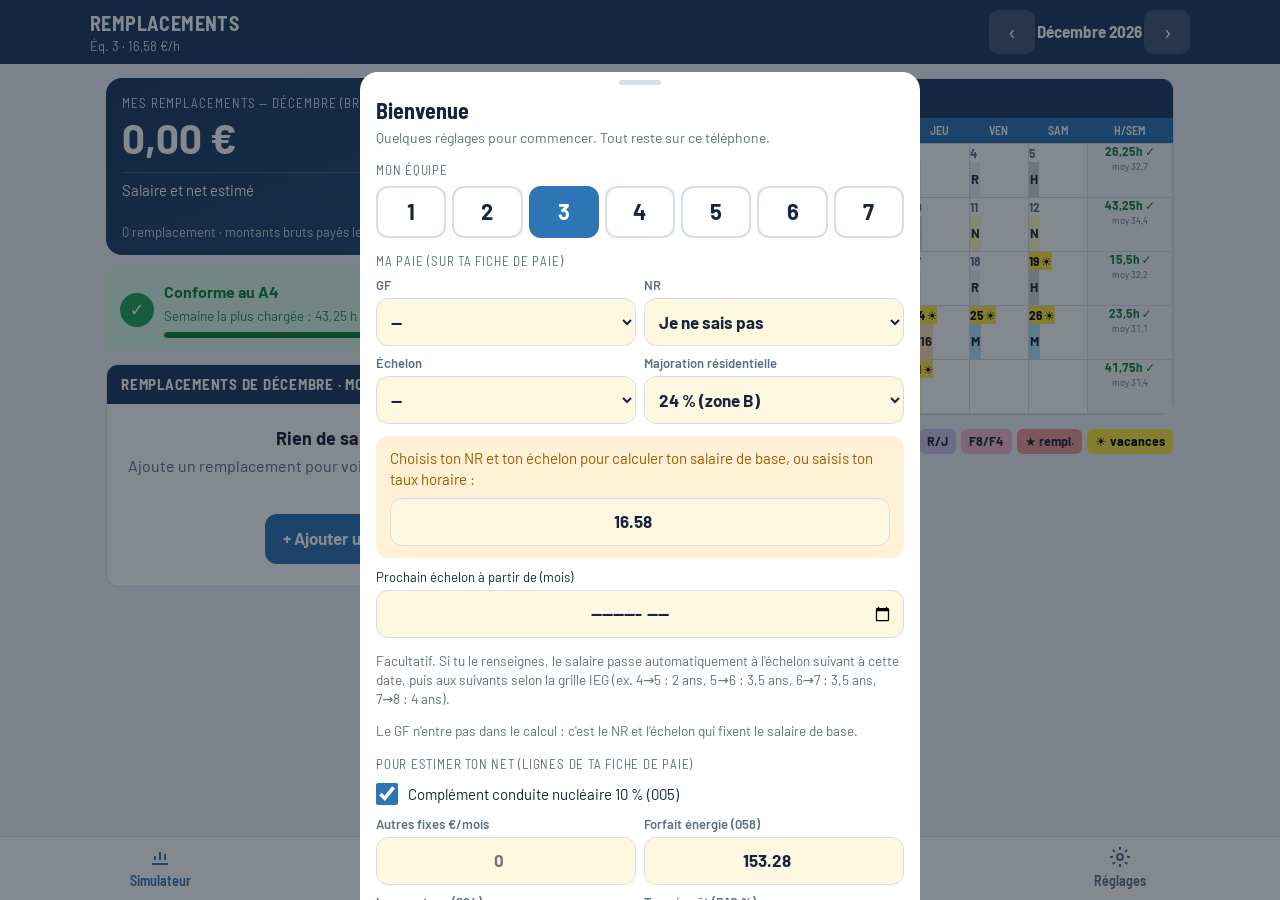
==== index.html @ 81301785 "Congés sur plusieurs jours : saisie d'une période (du … au …), retrait et annulation Co-Authored-By:" ====
<!doctype html><html lang="fr"><head><meta charset="utf-8"><meta name="viewport" content="width=device-width,initial-scale=1,viewport-fit=cover"><title>Simulateur Remplacement</title>
<meta name="claude:viewport-fit-sides" content="cover">
<meta name="apple-mobile-web-app-capable" content="yes">
<meta name="mobile-web-app-capable" content="yes">
<meta name="apple-mobile-web-app-title" content="SCO Rempla">
<meta name="apple-mobile-web-app-status-bar-style" content="default">
<link rel="apple-touch-icon" href="apple-touch-icon.png?v=2">
<link rel="icon" href="apple-touch-icon.png?v=2">
<link rel="preconnect" href="https://fonts.googleapis.com">
<link rel="stylesheet" href="https://fonts.googleapis.com/css2?family=Barlow:wght@400;500;600;700&family=Barlow+Semi+Condensed:wght@500;600;700&display=swap">
<style>:root{padding-top:env(safe-area-inset-top,0px)}body{margin:0}[hidden]{display:none!important}

/* Layout : appli mobile, 3 onglets en bas, bouton « + Remplacement » flottant ; une seule feuille de saisie pour tout */
:root{
  --bg:#EEF2F6; --surface:#FFFFFF; --line:#D5DEE8; --fg:#14263D; --muted:#5E6F84;
  --navy:#1E3A5F; --blue:#2E75B6; --in:#FFF8E1; --onnavy:#FFFFFF;
  --ok-bg:#DCFCE7; --ok-fg:#15803D; --warn-bg:#FFF1D6; --warn-fg:#9A5B00; --bad-bg:#FDE2E2; --bad-fg:#B71C1C;
  --ok:#22A55A; --warn:#F59E0B; --bad:#EF4444; --money:#065F46; --rc:#8A6A00; --vac:#FFEB3B; --gold:#F5C542;
  --pastel-ink:#1B2533;
  --q-M:#B3E5FC; --q-A:#C8E6C9; --q-N:#FFF9C4; --q-J17:#E1BEE7; --q-J16:#FFE0B2; --q-R:#ECEFF1; --q-H:#CFD8DC; --q-RJ:#D1C4E9; --q-F:#F8BBD0; --q-X:#EF9A9A;
  --f-body:"Barlow",system-ui,-apple-system,"Segoe UI",sans-serif;
  --f-cond:"Barlow Semi Condensed","Arial Narrow",system-ui,sans-serif;
  --r:12px;
}
@media (prefers-color-scheme: dark){:root:not([data-theme="light"]){
  --bg:#0E1622; --surface:#16212F; --line:#2A3A4E; --fg:#E6EDF5; --muted:#9AAABD; --navy:#22436B; --blue:#4A90D0; --in:#3A3420;
  --ok-bg:#12351F; --ok-fg:#6EE7A0; --warn-bg:#3D2E10; --warn-fg:#FBBF5A; --bad-bg:#3F1A1A; --bad-fg:#FCA5A5; --money:#5EE0A8; --rc:#E8C547; color-scheme:dark}}
:root[data-theme="dark"]{
  --bg:#0E1622; --surface:#16212F; --line:#2A3A4E; --fg:#E6EDF5; --muted:#9AAABD; --navy:#22436B; --blue:#4A90D0; --in:#3A3420;
  --ok-bg:#12351F; --ok-fg:#6EE7A0; --warn-bg:#3D2E10; --warn-fg:#FBBF5A; --bad-bg:#3F1A1A; --bad-fg:#FCA5A5; --money:#5EE0A8; --rc:#E8C547; color-scheme:dark}
*{box-sizing:border-box}
html,body{background:var(--bg)}
body{color:var(--fg);font-family:var(--f-body);font-size:16px;line-height:1.4;-webkit-tap-highlight-color:transparent}
body::before{content:"";position:fixed;inset:0 0 auto;height:env(safe-area-inset-top,0px);z-index:10;background:var(--navy)}
button{font:inherit;color:inherit;cursor:pointer;touch-action:manipulation}
button:focus-visible,input:focus-visible,select:focus-visible{outline:2px solid var(--blue);outline-offset:2px}
.top{position:sticky;top:env(safe-area-inset-top,0px);z-index:5;background:var(--navy);color:var(--onnavy);
  padding-left:max(16px,env(safe-area-inset-left,0px));padding-right:max(16px,env(safe-area-inset-right,0px));padding-block:8px}
.top .row{display:flex;align-items:center;justify-content:space-between;gap:8px;max-width:1100px;margin:0 auto;min-height:48px}
.top h1{font-family:var(--f-cond);font-size:20px;letter-spacing:.02em;margin:0;text-transform:uppercase;white-space:nowrap}
.top .who{font-size:13px;opacity:.85;white-space:nowrap;border:0;background:none;color:inherit;padding:0;text-align:left;display:block}
.top .who.back{opacity:1;font-weight:700;text-decoration:underline}
.mnav{display:flex;align-items:center;gap:2px}
.mnav button.ar{background:rgba(255,255,255,.16);border:0;border-radius:10px;width:46px;height:44px;font-size:24px;color:var(--onnavy);line-height:1}
.mnav .ml{font-family:var(--f-cond);font-weight:700;min-width:104px;text-align:center;font-size:17px;text-transform:capitalize}
main{max-width:1100px;margin:0 auto;padding-left:max(16px,env(safe-area-inset-left,0px));padding-right:max(16px,env(safe-area-inset-right,0px));
  padding-block:14px calc(150px + env(safe-area-inset-bottom,0px))}
.tabs{position:fixed;left:0;right:0;bottom:0;z-index:6;background:var(--surface);border-top:1px solid var(--line);display:flex;
  padding-bottom:env(safe-area-inset-bottom,0px);padding-left:env(safe-area-inset-left,0px);padding-right:env(safe-area-inset-right,0px)}
.tabs button{flex:1;border:0;background:none;padding:8px 4px 9px;font-family:var(--f-cond);font-weight:600;font-size:14px;color:var(--muted);
  display:flex;flex-direction:column;align-items:center;gap:2px;min-height:56px}
.tabs button svg{width:24px;height:24px}
.tabs button[aria-selected="true"]{color:var(--blue)}
.fab{position:fixed;z-index:7;right:max(16px,env(safe-area-inset-right,0px));bottom:calc(68px + env(safe-area-inset-bottom,0px));
  border:0;border-radius:999px;background:var(--blue);color:#fff;font-weight:700;font-size:17px;padding:0 20px 0 16px;height:54px;
  display:flex;align-items:center;gap:8px;box-shadow:0 6px 18px rgba(20,38,61,.35)}
.fab b{font-size:28px;line-height:1;font-weight:500;margin-top:-2px}
.grid2{display:grid;gap:14px}
@media (min-width:900px){.grid2{grid-template-columns:1.1fr 1fr;align-items:start}}
.stack{display:flex;flex-direction:column;gap:14px;min-width:0}
/* résumé du mois */
.hero{background:linear-gradient(160deg,var(--navy),color-mix(in srgb,var(--navy) 70%,var(--blue)));color:#fff;border-radius:16px;padding:16px 16px 14px}
.hero .hl{font-family:var(--f-cond);font-size:13px;letter-spacing:.07em;text-transform:uppercase;opacity:.85}
.hero .amt{font-size:42px;font-weight:700;font-variant-numeric:tabular-nums;line-height:1.1;margin:2px 0 8px;white-space:nowrap}
.seg{display:inline-flex;background:rgba(255,255,255,.16);border-radius:10px;padding:3px}
.seg button{border:0;background:none;color:#fff;padding:8px 14px;border-radius:8px;font-weight:600;font-size:15px;min-height:40px}
.seg button[aria-pressed="true"]{background:#fff;color:var(--navy)}
.hero .sub{font-size:13px;opacity:.8;margin-top:8px}
.ck{display:flex;gap:10px;align-items:center;font-size:15px;margin:10px 0;color:var(--fg)}.ob .ck input,.ck input{width:22px!important;height:22px!important;min-height:0!important;flex:0 0 22px;margin:0;accent-color:var(--blue)}
.lines{margin-top:12px;display:flex;flex-direction:column;font-variant-numeric:tabular-nums}
.lines>div{display:flex;justify-content:space-between;gap:10px;padding:7px 0;border-top:1px solid rgba(255,255,255,.18);font-size:15px}
.lines>div b{white-space:nowrap}
.lines .tl{font-size:17px;font-weight:700}.lines .tl b{color:var(--gold)}
.lk{border:0;background:rgba(255,255,255,.2);color:#fff;border-radius:8px;padding:4px 10px;font-weight:700;font-size:14px}
.pgrid{display:grid;grid-template-columns:1fr 1fr;gap:8px}
.pgrid label{display:flex;flex-direction:column;gap:4px;font-size:13px;color:var(--muted);font-weight:600}
.pgrid select,.pgrid input,.ob input.sm{font:inherit;font-size:17px;font-weight:700;min-height:48px;border-radius:12px;border:1px solid var(--line);background:var(--in);color:var(--fg);padding:0 10px;width:100%}
.res{margin-top:12px;border-radius:12px;padding:12px 14px;background:var(--ok-bg);color:var(--ok-fg);font-size:15px}
.res b{font-size:20px;display:block;color:var(--fg)}
.res.none{background:var(--warn-bg);color:var(--warn-fg)}
.a4card{width:100%;text-align:left;border:0;border-radius:var(--r);padding:12px 14px;display:grid;grid-template-columns:34px 1fr 20px;gap:10px;align-items:center}
.a4card.ok{background:var(--ok-bg);color:var(--ok-fg)}.a4card.warn{background:var(--warn-bg);color:var(--warn-fg)}.a4card.bad{background:var(--bad-bg);color:var(--bad-fg)}
.a4card .ico{width:34px;height:34px;border-radius:50%;display:flex;align-items:center;justify-content:center;font-weight:700;font-size:18px;color:#fff}
.a4card.ok .ico{background:var(--ok)}.a4card.warn .ico{background:var(--warn)}.a4card.bad .ico{background:var(--bad)}
.a4card b{display:block;font-size:16px}.a4card small{font-size:13.5px;opacity:.9}
.a4card .chev{transition:transform .15s}.a4card[aria-expanded="true"] .chev{transform:rotate(180deg)}
.bar{display:block;height:6px;border-radius:3px;background:rgba(0,0,0,.12);margin-top:6px;overflow:hidden}
.bar i{display:block;height:100%;border-radius:3px;background:currentColor}
.whylist{background:var(--surface);border:1px solid var(--line);border-radius:var(--r);overflow:hidden;margin-top:-6px}
.whylist .it{padding:10px 14px;border-top:1px solid var(--line);font-size:15px}
.whylist .it:first-child{border-top:0}
.whylist .it.bad{background:var(--bad-bg);color:var(--bad-fg)}.whylist .it.warn{background:var(--warn-bg);color:var(--warn-fg)}.whylist .it.ok{background:var(--ok-bg);color:var(--ok-fg)}
.rw2,.lines2>div{display:flex;justify-content:space-between;gap:10px;padding:9px 16px;border-top:1px solid var(--line);font-variant-numeric:tabular-nums}.rw2 .d{flex:1;color:var(--muted);font-size:13px;text-align:right}.lines2 .big{font-weight:700;font-size:16px;background:color-mix(in srgb,var(--blue) 8%,transparent)}.rw2 b,.lines2 b{white-space:nowrap}.rw2{display:flex}.card{background:var(--surface);border:1px solid var(--line);border-radius:var(--r);overflow:hidden;min-width:0}
.card>h2{margin:0;background:var(--navy);color:var(--onnavy);font-family:var(--f-cond);font-size:15px;letter-spacing:.05em;text-transform:uppercase;padding:9px 14px;
  display:flex;justify-content:space-between;gap:8px;text-transform:uppercase}
.list .rw{display:grid;grid-template-columns:48px 1fr auto 32px;gap:10px;align-items:center;padding:10px 12px;width:100%;
  border:0;border-top:1px solid var(--line);background:none;text-align:left;min-height:64px;font-variant-numeric:tabular-nums}
.list h2+.rw{border-top:0}
.list .rw:active{background:color-mix(in srgb,var(--blue) 10%,var(--surface))}
.dt{display:flex;flex-direction:column;align-items:center;line-height:1.05}
.dt b{font-size:24px}.dt small{font-size:12px;text-transform:uppercase;color:var(--muted);font-weight:600}
.mid{display:flex;flex-direction:column;gap:3px;min-width:0}
.mid .chips{display:flex;align-items:center;gap:6px}
.mid small{font-size:12.5px;color:var(--muted)}
.m{text-align:right;font-weight:700;font-size:18px;color:var(--money);white-space:nowrap}
.m small{display:block;font-weight:600;font-size:12.5px;color:var(--muted)}
.chip{display:inline-flex;align-items:center;justify-content:center;min-width:34px;padding:3px 8px;border-radius:7px;font-weight:700;font-size:14px;color:var(--pastel-ink);background:var(--q-R)}
.a4{display:inline-flex;align-items:center;justify-content:center;width:30px;height:30px;border-radius:50%;font-weight:700;font-size:15px}
.a4.l0{background:var(--ok-bg);color:var(--ok-fg)}.a4.l1{background:var(--warn);color:#fff}.a4.l2{background:var(--bad);color:#fff}
.empty{padding:22px 16px;text-align:center;color:var(--muted)}
.empty b{display:block;color:var(--fg);font-size:18px;margin-bottom:4px}
.empty .btn{margin-top:14px}
.btn{border:0;border-radius:12px;padding:0 18px;min-height:50px;font-weight:700;font-size:17px;background:var(--blue);color:#fff}
.btn.ghost{background:transparent;color:var(--blue);border:1px solid var(--line)}
.btn.danger{background:transparent;color:var(--bad-fg);border:1px solid var(--line)}
.btn.sm{min-height:44px;font-size:15px}
.btnrow{display:flex;gap:8px;flex-wrap:wrap;padding:12px 14px;border-top:1px solid var(--line)}
/* calendrier */
.cal table{width:100%;border-collapse:collapse;table-layout:fixed}
.cal{scroll-margin-top:74px}
.cal th{background:var(--blue);color:#fff;font-family:var(--f-cond);font-size:12px;font-weight:600;padding:4px 0;text-transform:uppercase}
.cal th.w{width:17%}
.cal td{border:1px solid var(--line);padding:0;vertical-align:top;height:54px}
.day{display:flex;flex-direction:column;width:100%;height:100%;border:0;padding:0;background:var(--surface);text-align:center}
.day .n{font-size:12px;font-weight:700;color:var(--muted);padding:1px 0;line-height:1.35}
.day .n.vac{background:var(--vac);color:#000}
.day .n.l1{background:var(--warn);color:#fff}.day .n.l2{background:var(--bad);color:#fff}
.day .q{flex:1;display:flex;align-items:center;justify-content:center;font-weight:700;font-size:13px;color:var(--pastel-ink);line-height:1.05;padding:1px;word-break:break-all}
.day.today .n{outline:2px solid var(--blue);outline-offset:-2px}
.wk{font-size:11px;text-align:center;font-variant-numeric:tabular-nums;padding:3px 1px;line-height:1.25;background:color-mix(in srgb,var(--bg) 60%,var(--surface))}
.wk b{display:block;font-size:12px}
.wk.l1 b{color:var(--warn-fg)}.wk.l2 b{color:var(--bad-fg)}.wk.l0 b{color:var(--ok-fg)}
.wk small{color:var(--muted)}
.yeargrid{display:grid;gap:14px}
@media (min-width:760px){.yeargrid{grid-template-columns:1fr 1fr}}
@media (min-width:1080px){.yeargrid{grid-template-columns:1fr 1fr 1fr}}
.legend{display:flex;flex-wrap:wrap;gap:5px;font-size:12.5px}
.legend span{padding:4px 8px;border-radius:6px;font-weight:700;color:var(--pastel-ink)}
/* feuille de saisie */
.sheet-bg{position:fixed;inset:0;background:rgba(10,20,35,.5);z-index:20;display:flex;align-items:flex-end;justify-content:center}
.sheet{background:var(--surface);width:100%;max-width:560px;max-height:92vh;overflow:auto;border-radius:18px 18px 0 0;
  padding-left:max(16px,env(safe-area-inset-left,0px));padding-right:max(16px,env(safe-area-inset-right,0px));padding-block:8px calc(16px + env(safe-area-inset-bottom,0px))}
.grab{width:42px;height:5px;border-radius:3px;background:var(--line);margin:0 auto 10px}
.sheet h3{margin:0 0 2px;font-family:var(--f-cond);font-size:22px}
.sheet .sub{color:var(--muted);font-size:14px}
.lab{font-family:var(--f-cond);font-size:13px;letter-spacing:.06em;text-transform:uppercase;color:var(--muted);margin:14px 0 6px}
.dsel{display:grid;grid-template-columns:48px 1fr 48px;gap:6px;align-items:stretch}
.dsel button,.dsel label{border:1px solid var(--line);background:var(--surface);border-radius:12px;min-height:52px;font-size:22px}
.dsel label{position:relative;display:flex;flex-direction:column;align-items:center;justify-content:center;font-size:17px;font-weight:700;line-height:1.15}
.dsel label small{font-weight:500;font-size:13px;color:var(--muted)}
.dsel input{position:absolute;inset:0;width:100%;height:100%;opacity:0;font-size:16px}
.fdrow{display:flex;gap:6px;overflow-x:auto;padding-bottom:4px;-webkit-overflow-scrolling:touch}
.fd{flex:0 0 auto;min-width:56px;border:1px solid var(--line);background:var(--surface);border-radius:10px;padding:6px 4px;text-align:center;line-height:1.15}
.fd b{display:block;font-size:18px}.fd small{font-size:12px;color:var(--muted);text-transform:uppercase}
.fd[aria-pressed="true"]{background:var(--blue);border-color:var(--blue);color:#fff}.fd[aria-pressed="true"] small{color:#fff}
.tbs{display:grid;grid-template-columns:repeat(3,1fr);gap:8px}
.tb{display:flex;flex-direction:column;align-items:center;gap:2px;padding:12px 4px;border-radius:14px;border:3px solid transparent;font-weight:700;font-size:26px;color:var(--pastel-ink);min-height:84px;justify-content:center}
.tb small{font-size:12px;font-weight:600;opacity:.8}
.tb[aria-pressed="true"]{border-color:var(--fg)}
.tb[aria-pressed="true"]::after{content:"✓";font-size:14px}
.picks{display:flex;flex-wrap:wrap;gap:6px}
.pick{border:2px solid transparent;border-radius:10px;padding:0;min-width:52px;min-height:46px;font-weight:700;font-size:16px;color:var(--pastel-ink);background:var(--q-R)}
.pick[aria-pressed="true"]{border-color:var(--fg)}
.pick.none{background:var(--surface);color:var(--muted);border:1px solid var(--line)}
.more{width:100%;margin-top:12px;border:1px dashed var(--line);background:none;border-radius:10px;min-height:46px;color:var(--blue);font-weight:600}
.step{display:flex;align-items:center;gap:8px}
.step button{width:52px;height:48px;border-radius:10px;border:1px solid var(--line);background:var(--surface);font-size:24px;font-weight:700}
.step output{min-width:80px;text-align:center;font-weight:700;font-size:20px;font-variant-numeric:tabular-nums}
.preview{margin-top:14px;border-radius:12px;border:1px solid var(--line);overflow:hidden}
.preview .pr{display:flex;justify-content:space-between;align-items:baseline;padding:9px 12px;border-top:1px solid var(--line);font-variant-numeric:tabular-nums;gap:10px}
.preview .pr:first-child{border-top:0}
.preview .pr .big{font-size:24px;font-weight:700;color:var(--money)}
.preview .msg{padding:9px 12px;font-size:15px;border-top:1px solid var(--line)}
.preview .msg:first-child{border-top:0}
.preview .msg.bad{background:var(--bad-bg);color:var(--bad-fg)}.preview .msg.warn{background:var(--warn-bg);color:var(--warn-fg)}.preview .msg.ok{background:var(--ok-bg);color:var(--ok-fg)}
.actions{display:flex;gap:8px;margin-top:14px}
.actions .btn{flex:1}.actions .btn.ghost,.actions .btn.danger{flex:0 0 auto}
/* paramètres */
.form{padding:4px 14px 12px}
.f{display:grid;grid-template-columns:1fr auto;gap:10px;align-items:center;padding:10px 0;border-top:1px solid var(--line)}
.f:first-child{border-top:0}
.f label{font-weight:600}.f label small{display:block;font-weight:400;color:var(--muted);font-size:13px}
.f input,.f select{font:inherit;font-size:16px;font-weight:700;width:120px;min-height:44px;padding:8px 10px;border-radius:10px;border:1px solid var(--line);background:var(--in);color:var(--fg);text-align:right}
.f select{text-align:left}
.prose{padding:14px;font-size:15px;max-width:65ch}
.prose ol{margin:6px 0 0;padding-left:20px;display:flex;flex-direction:column;gap:6px}
details.card>summary{list-style:none;cursor:pointer;background:var(--navy);color:var(--onnavy);font-family:var(--f-cond);font-size:15px;letter-spacing:.05em;text-transform:uppercase;padding:11px 14px;display:flex;justify-content:space-between}
details.card>summary::-webkit-details-marker{display:none}
details.card>summary::after{content:"▾"}
details.card[open]>summary::after{content:"▴"}
textarea{width:100%;min-height:110px;font:14px/1.35 ui-monospace,Menlo,monospace;border:1px solid var(--line);border-radius:10px;padding:8px;background:var(--bg);color:var(--fg)}
.toast{position:fixed;left:50%;transform:translateX(-50%);bottom:calc(132px + env(safe-area-inset-bottom,0px));background:var(--fg);color:var(--bg);padding:0 8px 0 16px;min-height:46px;display:flex;align-items:center;gap:12px;border-radius:12px;font-weight:600;z-index:30;font-size:15px;white-space:nowrap}
.toast button{border:0;background:none;color:var(--gold);font-weight:700;padding:10px 8px;font-size:15px}
.hint{font-size:13.5px;color:var(--muted)}
.teams{display:grid;grid-template-columns:repeat(7,1fr);gap:6px}
.teams button{min-height:52px;border-radius:12px;border:2px solid var(--line);background:var(--surface);font-size:22px;font-weight:700}
.teams button[aria-pressed="true"]{background:var(--blue);border-color:var(--blue);color:#fff}
.ob input{font-size:22px;font-weight:700;min-height:54px;width:100%;border-radius:12px;border:1px solid var(--line);background:var(--in);color:var(--fg);padding:0 14px;text-align:center}
.linkbtn{border:0;background:none;color:var(--blue);font-weight:600;padding:12px;width:100%;font-size:15px}
@media (prefers-reduced-motion:no-preference){.sheet.anim{animation:up .18s ease-out}@keyframes up{from{transform:translateY(30px);opacity:.6}}}
</style>
</head><body>
<header class="top"><div class="row">
  <div class="tt"><h1 id="ttl">Remplacements</h1><button class="who" id="who"></button></div>
  <div class="mnav" id="mnav"><button class="ar" id="mprev" aria-label="Mois précédent">‹</button><span class="ml" id="mlab"></span><button class="ar" id="mnext" aria-label="Mois suivant">›</button></div>
</div></header>

<main id="main">
  <section id="v-sim">
    <div class="grid2">
      <div class="stack">
        <div class="hero" id="hero"></div>
        <div id="a4wrap" class="stack" style="gap:8px"></div>
        <div class="card list" id="list"></div>
      </div>
      <div class="stack">
        <div id="cals2" class="stack"></div>
        <div class="legend" id="leg"></div>
      </div>
    </div>
  </section>
  <section id="v-cal" hidden>
    <p class="hint" style="margin:0 0 10px">Touche un jour pour saisir un remplacement, une formation, une absence ou des heures en plus.</p>
    <div class="yeargrid" id="year"></div>
  </section>
  <section id="v-bil" hidden><div class="stack" id="bilan"></div></section>
  <section id="v-par" hidden>
    <div class="grid2">
      <div class="stack">
        <div class="card"><h2>Mon profil</h2><div class="form" id="form"></div></div>
        <details class="card"><summary>Règles A4 (seuils)</summary><div class="form" id="form2"></div></details>
      </div>
      <div class="stack">
        <div class="card"><h2>Installer sur l'iPhone</h2><div class="prose">
          <ol>
            <li>Ouvre le lien de l'appli dans <b>Safari</b>.</li>
            <li>Touche <b>Partager</b> (carré avec une flèche vers le haut ; sous iOS 26 : « ••• » puis Partager).</li>
            <li>Choisis <b>« Sur l'écran d'accueil »</b>, puis <b>Ajouter</b>.</li>
          </ol>
          <p class="hint">Sur Android : menu ⋮ de Chrome → « Ajouter à l'écran d'accueil ». Tes réglages et tes saisies restent sur ton téléphone ; chaque collègue a les siens.</p>
        </div></div>
        <div class="card"><h2>Sauvegarde</h2><div class="prose">
          <p style="margin-top:0">Copie ce code pour garder tes saisies, ou colle un code pour les récupérer sur un autre téléphone.</p>
          <textarea id="bk" aria-label="Code de sauvegarde"></textarea>
          <div class="btnrow" style="padding:10px 0 0;border:0">
            <button class="btn sm" id="bkcopy">Copier</button><button class="btn sm ghost" id="bkload">Charger le code collé</button>
            <button class="btn sm danger" id="reset">Tout effacer</button>
          </div>
          <p class="hint" id="bkmsg"></p>
        </div></div>
      </div>
    </div>
  </section>
</main>

<button class="fab" id="fab" aria-label="Ajouter un remplacement"><b>+</b>Remplacement</button>
<nav class="tabs" role="tablist">
  <button role="tab" data-v="sim" aria-selected="true"><svg viewBox="0 0 24 24" fill="none" stroke="currentColor" stroke-width="2"><path d="M4 19h16M7 15v-4M12 15V7M17 15v-6"/></svg>Simulateur</button>
  <button role="tab" data-v="cal" aria-selected="false"><svg viewBox="0 0 24 24" fill="none" stroke="currentColor" stroke-width="2"><rect x="3" y="5" width="18" height="16" rx="2"/><path d="M3 10h18M8 3v4M16 3v4"/></svg>Calendrier</button>
  <button role="tab" data-v="bil" aria-selected="false"><svg viewBox="0 0 24 24" fill="none" stroke="currentColor" stroke-width="2"><path d="M5 20V10M12 20V4M19 20v-7"/></svg>Bilan</button>
  <button role="tab" data-v="par" aria-selected="false"><svg viewBox="0 0 24 24" fill="none" stroke="currentColor" stroke-width="2"><circle cx="12" cy="12" r="3"/><path d="M12 2v3M12 19v3M2 12h3M19 12h3M4.9 4.9l2.1 2.1M17 17l2.1 2.1M4.9 19.1L7 17M17 7l2.1-2.1"/></svg>Réglages</button>
</nav>
<div id="layer"></div>

<script>
/* ===== Moteur A4 (portage de la feuille « Journal » du fichier Excel) ===== */
const CYCLE = ["M","M","A","A","N","N","N","R","R","R","R","R","H","H","R","R","R","J7","M","M","M","A","A","N","N","R","H","H",
  "J8","J8","J8","J7","J7","RJ","H","R","J7","M","M","A","A","A","N","N","R","R","R","H","H"];
const JBY = {17:"J16",36:"J16",28:"J17",29:"J17",30:"J17",31:"J17",32:"J12"};
const OFF = {1:44,2:37,3:30,4:23,5:16,6:9,7:2};
// début, fin (>24 = lendemain), durée comptée, heures sur le jour, heures sur le lendemain
const SH = {M:[6,13.75,7.75,7.75,0], A:[13.5,21.25,7.75,7.75,0], N:[21,30.25,9.25,3,6.25], J17:[8,17,8,8,0],
  J16:[8,16,8,8,0], J12:[8,12,4,4,0], F8:[8,17,8,8,0], F4:[8,12,4,4,0]};
const COEF = { // clé : [coeff × TH, RC (h), H 100 %]
  "M|J8":[2.275,4,0],"M|J7":[3.25,4,0],"M|R":[16.225,0,1.5],"M|H":[19.1875,7.75,1.75],"M|R/J":[16.225,0,1.5],
  "A|J8":[3.9,4,0],"A|J7":[5.15,4,0],"A|R":[17.35,0,2],"A|H":[20.3125,7.75,2.25],"A|R/J":[17.35,0,2],
  "N|J8J":[14,0,0],"N|J7J":[14.713,0,0],"N|J8R":[24.075,0,0],"N|J8H":[26.5125,6.25,0],"N|J7R":[24.075,0,0],
  "N|J7H":[26.5125,6.25,0],"N|RR":[24.075,0,2],"N|RH":[26.5125,6.25,2.25],"N|RJ":[24.075,0,2],"N|HJ":[25.375,3,2.25],
  "N|HH":[27.5625,9.25,2.25],"N|HR":[25.375,3,2.25],"N|R/J":[26.5125,6.25,2.25]};
const VACANCES = [["2025-10-18","2025-11-02","Toussaint 2025"],["2025-12-20","2026-01-04","Noël 2025"],["2026-02-14","2026-03-01","Hiver 2026"],
  ["2026-04-11","2026-04-26","Printemps 2026"],["2026-05-14","2026-05-17","Pont Ascension 2026"],["2026-07-04","2026-08-31","Été 2026"],
  ["2026-10-17","2026-11-01","Toussaint 2026"],["2026-12-19","2027-01-03","Noël 2026"],["2027-02-20","2027-03-07","Hiver 2027"],
  ["2027-04-17","2027-05-02","Printemps 2027"],["2027-05-06","2027-05-09","Pont Ascension 2027"],["2027-07-03","2027-08-31","Été 2027"]];
const DEFAULTS = {annee: new Date().getFullYear(), equipe: 3, taux: 16.58, samedi: "Jour de la nuit", gf: "", nr: "", ech: "", zone: "B", snb: 543.18, fixes: 0,
  conduite: 1, energie: 153.28, loyer: 0, pas: 0, penible: 103.15, gratCET: 0,
  repos: 11, jour: 10, sem: 48, moy: 40, hebdo: 35, semO: 44, moyO: 38};

/* ===== Grille IEG 2026 (salaire de base) : base = SNB × coef(NR)/100 × MR × A(échelon) ===== */
const NRC = {50:250.1,55:254.7,60:259.4,65:264.4,70:269.7,75:274.6,80:279.3,85:285.5,90:291.7,95:297.9,100:304.3,105:311.1,110:318.1,115:325.7,120:334.4,125:342.5,130:350.6,135:359.0,140:367.6,145:376.5,150:385.5,155:394.5,160:405.2,165:414.7,170:424.6,175:434.8,180:445.3,185:455.9,190:466.9,195:478.1,200:489.6,205:501.5,210:513.9,215:526.5,220:539.4,225:552.9,230:566.5,235:580.6,240:598.5,245:613.2,250:628.3,255:643.9,260:659.8,265:676.2,270:692.9,275:709.9,280:727.5,285:744.0,290:760.7,295:777.6,300:794.9,305:812.6,310:830.7,315:849.3,320:868.5,325:887.4,330:906.7,340:929.0,350:949.6,355:971.4,360:993.8,365:1016.7,370:1040.0};
const ECH_A = [1.0,1.06,1.07,1.09,1.12,1.15,1.18,1.22,1.26,1.3,1.315,1.33];
const ZONES = {"A+":1.25, "A":1.245, "B":1.24};
const ECH_ANC = [0, 1, 2, 4, 6, 9.5, 13, 17, 21, 25, 30, 34];   // ancienneté IEG (années) pour atteindre l'échelon 1…12
/* échelon à la date (y, m) : échelon actuel, puis passage à l'échelon suivant à p.echNext ("AAAA-MM"), puis selon les durées de la grille */
function echAt(p, y, m) {
  let e = Math.max(4, +p.ech || 0);
  const nx = /^(\d{4})-(\d{2})$/.exec(String(p.echNext || ""));
  if (!nx || !y) return e;
  const t = y * 12 + m - 1;
  let d = (+nx[1]) * 12 + (+nx[2]) - 1;
  while (t >= d && e < 12) { e++; if (e < 12) d += Math.round((ECH_ANC[e] - ECH_ANC[e - 1]) * 12); else d = Infinity; }
  return e;
}
function baseSalary(p, y, m) {
  const c = NRC[+p.nr], a = ECH_A[echAt(p, y, m) - 1], mr = ZONES[p.zone];
  if (!c || !a || !mr) return null;
  return Math.round(+p.snb * c / 100 * mr * a * 100) / 100;
}
function effParams(p, y, m) { const b = baseSalary(p, y, m); return b ? {...p, taux: Math.round(b / 151.67 * 100) / 100, base: b, echEff: echAt(p, y, m)} : {...p, base: null}; }

const DAY = 86400000;
const D = (y, m, d) => Date.UTC(y, m - 1, d) / DAY;            // n° de jour (UTC)
const ymd = n => new Date(n * DAY).toISOString().slice(0, 10);
const parts = n => { const t = new Date(n * DAY); return [t.getUTCFullYear(), t.getUTCMonth() + 1, t.getUTCDate()]; };
const wd = n => new Date(n * DAY).getUTCDay();                   // 0 = dimanche
const REF = D(2025, 1, 1);
const idxOf = (n, eq) => (((n - REF + OFF[eq]) % 49) + 49) % 49;
const codeOf = (n, eq) => CYCLE[idxOf(n, eq)];
function baseOf(n, eq) { const i = idxOf(n, eq), q = CYCLE[i]; return (q === "J8" || q === "J7") ? JBY[i] : (q === "RJ" ? "R/J" : q); }
function easter(y) {
  const a = y % 19, b = Math.floor(y / 100), c = y % 100, d = Math.floor(b / 4), e = b % 4, f = Math.floor((b + 8) / 25);
  const g = Math.floor((b - f + 1) / 3), h = (19 * a + b - d - g + 15) % 30, i = Math.floor(c / 4), k = c % 4;
  const l = (32 + 2 * e + 2 * i - h - k) % 7, m = Math.floor((a + 11 * h + 22 * l) / 451);
  return D(y, Math.floor((h + l - 7 * m + 114) / 31), ((h + l - 7 * m + 114) % 31) + 1);
}
const HOL = new Map();
function feries(y) {
  if (HOL.has(y)) return HOL.get(y);
  const e = easter(y), s = new Set([D(y,1,1), e + 1, D(y,5,1), D(y,5,8), e + 39, e + 50, D(y,7,14), D(y,8,15), D(y,11,1), D(y,11,11), D(y,12,25)]);
  HOL.set(y, s); return s;
}
const isFerie = n => feries(parts(n)[0]).has(n);
const VAC = VACANCES.map(([a, b]) => [D(...a.split("-").map(Number)), D(...b.split("-").map(Number))]);
const isVac = n => VAC.some(([a, b]) => n >= a && n <= b);
const lastSunPrevSat = (y, m) => { const d = D(y, m, 31); return d - wd(d) - 1; };   // samedi avant le dernier dimanche
const isF = s => s === "F8" || s === "F4", isAbs = s => ["C","RC","HP","AM"].includes(s), isQ = s => ["M","A","N"].includes(s);
const fx = (v, k = 2) => (Math.round(v * 10 ** k) / 10 ** k).toFixed(k).replace(".", ",");
const nb = v => String(Math.round(v * 100) / 100).replace(".", ",");

/* entries : { "2026-10-17": {s1:"M", s2:"", hp:0} } — p : paramètres */
function compute(entries, p) {
  const Y = +p.annee, eq = +p.equipe, FIRST = D(Y, 1, 1) - 91, N = 91 + (D(Y + 1, 1, 1) - D(Y, 1, 1)) + 10;
  const R = [];
  for (let k = 0; k < N; k++) {
    const n = FIRST + k, [y] = parts(n), e = (y === Y && entries[ymd(n)]) || {};
    let s1 = String(e.s1 || "").trim().toUpperCase(), s2 = String(e.s2 || "").trim().toUpperCase();
    if (!s1 && s2) { s1 = s2; s2 = ""; }
    const hp = y === Y ? (+e.hp || 0) : 0;
    const base = baseOf(n, eq), code = codeOf(n, eq), fer = isFerie(n) ? 1 : 0;
    const pr = R[k - 1];
    const desc = pr && [pr.q1, pr.q2, pr.q3].includes("N") && base[0] === "J" ? 1 : 0;
    const jRempl = base[0] === "J" && (isQ(s1) || isQ(s2));   // remplacement sur une journée J : la J n'est pas faite
    const q1 = isF(s1) ? s1 : isF(s2) ? s2 : (isAbs(s1) || isAbs(s2) || desc || jRempl) ? "" :
      (isQ(base) || base[0] === "J") ? base : "";
    const q2 = isQ(s1) ? s1 : "", q3 = isQ(s2) ? s2 : "";
    const qs = [q1, q2, q3].filter(Boolean);
    const nn = qs.filter(q => q === "N").length;
    const [, mo] = parts(n);
    const dst = n === lastSunPrevSat(y, 10) ? 1 : n === lastSunPrevSat(y, 3) ? -1 : 0;
    const hj = qs.reduce((a, q) => a + SH[q][2], 0) + dst * nn + hp;
    const deb = qs.length ? n * 24 + Math.min(...qs.map(q => SH[q][0])) : null;
    const fin = qs.length ? n * 24 + Math.max(...qs.map(q => SH[q][1])) + hp : null;
    let rep = null;
    if (k >= 2 && deb !== null) {
      const f = [R[k - 1].fin, R[k - 2].fin].filter(v => v !== null);
      if (f.length) rep = deb - Math.max(...f);
    }
    const sp = [q1, q2, q3].map(q => q ? [SH[q][0], SH[q][1]] : null);
    let g = 999;
    for (let i = 0; i < 3; i++) for (let j = i + 1; j < 3; j++) if (sp[i] && sp[j]) {
      const a = sp[i], b = sp[j];
      g = Math.min(g, Math.max(a[0], b[0]) - (a[0] <= b[0] ? a[1] : b[1]));
    }
    const gap = g === 999 ? null : g;
    const pj = hp === 0 ? 0 : (fin === null ? hp : Math.max(0, Math.min(hp, 24 - (fin - hp - n * 24))));
    const pl = hp - pj;
    let civ = qs.reduce((a, q) => a + SH[q][3], 0) + pj;
    if (pr) civ += [pr.q1, pr.q2, pr.q3].filter(Boolean).reduce((a, q) => a + SH[q][4], 0) + pr.dst * pr.nn + pr.pl;
    R.push({n, k, s1, s2, hp, base, code, fer, desc, q1, q2, q3, nn, dst, hj, deb, fin, rep, gap, pj, pl, civ, sem: n - wd(n)});
  }
  // semaines, moyenne 12 semaines
  const civBySem = new Map();
  for (const r of R) civBySem.set(r.sem, (civBySem.get(r.sem) || 0) + r.civ);
  const pre = [0]; for (const r of R) pre.push(pre[pre.length - 1] + r.civ);
  const sumRange = (a, b) => { const i = Math.max(0, a - FIRST), j = Math.min(N - 1, b - FIRST); return j < i ? 0 : pre[j + 1] - pre[i]; };
  for (const r of R) { r.hs = civBySem.get(r.sem); r.moy = sumRange(r.sem - 77, r.sem + 6) / 12; }
  // repos hebdomadaire
  for (const r of R) {
    r.libre = 0;
    if (r.k >= 2 && r.k < N - 1 && r.civ === 0 && !r.q1 && !r.q2 && !r.q3) {
      const f = [R[r.k - 1].fin, R[r.k - 2].fin, 0].filter(v => v !== null);
      const avant = r.n * 24 - Math.max(...f);
      const dn = R[r.k + 1].deb, apres = dn === null ? 24 : dn - (r.n * 24 + 24);
      r.libre = avant + 24 + apres >= p.hebdo ? 1 : 0;
    }
  }
  const libSem = new Map();
  for (const r of R) if (r.libre) libSem.set(r.sem, 1);
  // niveaux + messages
  for (const r of R) {
    r.rhok = libSem.has(r.sem) ? 1 : 0;
    const rep = r.rep, hpc = rep !== null && rep >= 10.75 && rep < p.repos && r.q1[0] === "J";
    const dstc = r.hj > p.jour && r.hj - r.dst * r.nn <= p.jour && r.hj <= p.jour + 1;
    const nq = (r.q1 ? 1 : 0) + (r.q2 ? 1 : 0) + (r.q3 ? 1 : 0);
    const red = (rep !== null && rep < p.repos && !hpc) || (r.gap !== null && r.gap < p.repos) || (r.hj > p.jour && !dstc);
    r.nivj = red ? 2 : (hpc || dstc || r.desc === 1 || nq > 1) ? 1 : 0;
    r.nivs = (r.hs > p.sem || r.moy > p.moy || r.rhok === 0) ? 2 : (r.hs >= p.semO || r.moy >= p.moyO) ? 1 : 0;
    const mj = [];
    if (rep !== null && rep < p.repos && !hpc) mj.push(`✖ Repos ${fx(rep)}h < 11h.`);
    if (hpc) mj.push("⚠ Repos 10h45 après A : poser HP 8h-8h15 (A4 code 10).");
    if (r.gap !== null && r.gap < p.repos) mj.push("✖ Plusieurs quarts le même jour sans 11h de repos.");
    if (r.hj > p.jour && !dstc) mj.push(`✖ ${nb(r.hj)}h dans la journée > 10h.`);
    if (dstc) mj.push(`⚠ Nuit du changement d'heure : ${nb(r.hj)}h (10h + 1h habillage).`);
    if (nq > 1 && r.hj <= p.jour) mj.push("⚠ Plusieurs quarts le même jour.");
    if (r.desc === 1) mj.push("ℹ Descente de nuit sur J : J pointé en R.");
    const ms = [];
    if (r.hs > p.sem) ms.push(`✖ Semaine ${nb(r.hs)}h > 48h maxi (dim→sam).`); else if (r.hs >= p.semO) ms.push(`⚠ Semaine ${nb(r.hs)}h (proche 48h).`);
    if (r.moy > p.moy) ms.push(`✖ Moyenne 12 sem. ${fx(r.moy, 1)}h > 40h maxi.`); else if (r.moy >= p.moyO) ms.push(`⚠ Moyenne 12 sem. ${fx(r.moy, 1)}h.`);
    if (r.rhok === 0) ms.push("✖ Repos hebdo : pas 35h de repos consécutives avec un jour entier libre (0h-24h).");
    r.msgj = mj.join(" "); r.msgs = ms.join(" ");
    const joined = [r.q1, r.q2, r.q3].filter(Boolean).join("+");
    const absent = isAbs(r.s1) ? r.s1 : isAbs(r.s2) ? r.s2 : r.desc ? "R" : r.base;
    r.aff = (joined ? joined + (r.q2 || r.q3 ? "★" : "") : absent) + (r.hp > 0 ? ` +${nb(r.hp)}h` : "");
  }
  const byN = new Map(R.map(r => [r.n, r]));
  return {R, byN, FIRST, Y};
}

/* lignes du simulateur (une par saisie M/A/N/F/absence) */
function simRows(entries, p, res) {
  const rows = [];
  for (const [iso, e] of Object.entries(entries)) {
    const n = D(...iso.split("-").map(Number)), r = res.byN.get(n);
    if (!r || parts(n)[0] !== res.Y) continue;
    let list = [e.s1, e.s2].map(s => String(s || "").trim().toUpperCase()).filter(Boolean);
    list.forEach((t, i) => {
      const code = codeOf(n, p.equipe), quart = code;
      const G = r.fer ? "H" : (code === "J8" || code === "J7") ? code : code === "H" ? "H" : code === "RJ" ? "RJ" : "R";
      let key = null;
      if (t === "N") {
        const nx = n + 1, nc = codeOf(nx, p.equipe);
        key = G === "RJ" ? "N|R/J" : "N|" + G + (isFerie(nx) ? "H" : (nc === "J8" || nc === "J7") ? "J" : nc === "H" ? "H" : "R");
      } else if (t === "M" || t === "A") key = t + "|" + (G === "RJ" ? "R/J" : G);
      const c = key ? COEF[key] : null;
      rows.push({n, iso, i, type: t, quart, ferie: r.fer, key, coeff: c ? c[0] : null, rc: c ? c[1] : null, hsup: c ? c[2] : null,
        ...(c ? (d => ({montant: d.sansRC, montantRC: d.avecRC, det: d}))(replDetail(t, key, n, r.fer, p, true)) : {montant: null, montantRC: null}), a4: Math.max(r.nivj, r.nivs)});
    });
  }
  return rows.sort((a, b) => a.n - b.n || a.i - b.i);
}


/* ===== Paie v8 : règles vérifiées sur 7 bulletins 2026 =====
   Heures sup des remplacements : semaine 50 % (6h-20h) / 100 % (20h-6h) ; samedi, dimanche, férié 75 % / 125 %.
   390 = RC (si payé) + heures à 100 % (JPTUNE) + 3,62 h fixes ; remplacement d'une journée J : RC 8 h + décalage 335 (M 1 h, A 2,25 h).
   Fériés travaillés au roulement : 75 % (6h-20h) / 125 % (20h-6h) ; journées J chômées. Tout est payé le mois suivant. */
const PAY = {ic10h: 172.5, ic40h: 50.5, ic10: 1.527, ic40: 6.108, ic50: 7.635, fix390: 3.62, panB: 2.11, panN: 9.0, nett: 3.40,
  cot: 0.2124, cotHS: 0.1016, nonImp: 0.5};
const HT = {M: [7.75, 0, 0, 0], A: [6.5, 1.25, 0, 0], N: [0, 3, 0.25, 6]};   // jour 6-20, jour 20-6, lendemain 6-20, lendemain 0-6
function replDetail(t, key, n, fer, p, rcPaid) {
  const c = (COEF[key] || [0, 0, 0]).slice(), th = +p.taux, ctxJ = key.split("|")[1][0] === "J";
  if (t === "N" && wd(n) === 6 && /^N\|R(R|J)$/.test(key)) c[2] = 2.25;   // note officielle : R puis J ou R = 2 h, 2,25 h si R = samedi
  const h = HT[t], we = wd(n) === 0 || wd(n) === 6 || fer;
  const d = {h50: 0, h75: 0, h100: 0, h125: 0, rc: 0, h100j: c[2], dec: 0, ic50: 0};
  if (ctxJ) { d.rc = (t === "N" ? c[1] : 8); d.dec = t === "M" ? 1 : 2.25; if (t === "A") { d.h50 = 1.75; d.h100 = 2; } }
  else { d.rc = c[1]; if (we) { d.h75 = h[0] + h[2]; d.h125 = h[1] + h[3]; } else { d.h50 = h[0] + h[2]; d.h100 = h[1] + h[3]; } }
  if (wd(n) === 0 || fer) d.ic50 += h[0] + h[1];
  if (wd(n + 1) === 0 || isFerie(n + 1)) d.ic50 += h[2] + h[3];
  const hs = d.h50 * 1.5 * th + d.h75 * 1.75 * th + d.h100 * 2 * th + d.h125 * 2.25 * th + d.dec * 1.5 * th + d.h100j * th;
  d.sansRC = hs + d.ic50 * PAY.ic50 * 1.05;
  d.avecRC = d.sansRC + d.rc * th;
  d.montant = rcPaid ? d.avecRC : d.sansRC;
  return d;
}
/* variables gagnées sur le mois (y, m) — payées sur la paie du mois suivant */
function moisVariables(entries, p, res, y, m, rcPaid) {
  const th = +p.taux, v = {h50: 0, h75: 0, h100: 0, h125: 0, h390: PAY.fix390, dec: 0, f75: 0, f125: 0, ic50h: 0, quarts: 0, nRempl: 0};
  const first = D(y, m, 1), last = D(y, m + 1, 1) - 1;
  const rows = simRows(entries, p, res).filter(x => x.n >= first && x.n <= last && x.key);
  for (const x of rows) {
    const d = replDetail(x.type, x.key, x.n, x.ferie, p, rcPaid);
    v.h50 += d.h50; v.h75 += d.h75; v.h100 += d.h100; v.h125 += d.h125; v.dec += d.dec;
    v.h390 += d.h100j + (rcPaid ? d.rc : 0); v.ic50h += d.ic50; v.quarts++; v.nRempl++;
  }
  for (let n = first; n <= last; n++) {
    const r = res.byN.get(n); if (!r) continue;
    const pr = res.byN.get(n - 1);
    const sun = wd(n) === 0 || r.fer;
    const repl = [r.q2, r.q3].filter(Boolean);
    if (r.hp > 0) {                                      // heures en plus saisies : HS 50 % (6h-20h) / 100 % (20h-6h), x75/x125 dimanche-férié
      let t = r.fin === null ? 8 : r.fin - r.hp - n * 24;
      for (let i = 0; i < Math.round(r.hp * 4); i++, t += 0.25) {
        const hc = ((t % 24) + 24) % 24, nuit = hc >= 20 || hc < 6;
        const q = 0.25;
        if (sun) { if (nuit) v.h125 += q; else v.h75 += q; } else if (nuit) v.h100 += q; else v.h50 += q;
      }
    }
    const roul = isQ(r.q1) ? r.q1 : "";
    if (roul) { v.quarts++; const h = HT[roul];
      if (r.fer) { v.f75 += h[0]; v.f125 += h[1]; }
      if (sun) v.ic50h += h[0] + h[1]; }
    if (pr && isQ(pr.q1) && pr.q1 === "N" && sun) { if (r.fer) { v.f75 += 0.25; v.f125 += 6; } v.ic50h += 6.25; }
  }
  v.hs = (v.h50 * 1.5 + v.h75 * 1.75 + v.h100 * 2 + v.h125 * 2.25 + v.dec * 1.5) * th;
  v.e390 = v.h390 * th;
  v.feries = (v.f75 * 1.75 + v.f125 * 2.25) * th;
  v.ic = PAY.ic10h * PAY.ic10 + PAY.ic40h * PAY.ic40 + v.ic50h * PAY.ic50;
  v.reval = v.ic * 0.05;
  v.penible = +p.penible || 0;
  v.panier = v.quarts * PAY.panB;
  v.rempl = v.hs + v.e390 - PAY.fix390 * th;           // part due aux remplacements
  v.hsTot = v.hs + v.e390 + v.feries;                   // heures sup. et assimilées (exonérées)
  v.total = v.hsTot + v.ic + v.reval + v.penible + v.panier;
  return v;
}
/* bulletin du mois (y, m) = fixe du mois + variables du mois précédent */
function bulletin(entries, p, y, m, rcPaid, resCache) {
  const pe = effParams(p, y, m);
  const py = m === 1 ? y - 1 : y, pm = m === 1 ? 12 : m - 1;
  const res = resCache && resCache.Y === py ? resCache : compute(entries, {...pe, annee: py});
  const v = moisVariables(entries, pe, res, py, pm, rcPaid);
  const base = pe.base || 0, conduite = +p.conduite ? base * 0.1 : 0, energie = +p.energie || 0;
  const fixe = base + conduite + (+p.fixes || 0) + energie;
  const grat = m === 6 ? base / 2 : 0;                   // gratification de fin d'année (030), bulletin de juin
  const brut = fixe + v.total + (+p.gratCET ? 0 : grat);
  const cot = brut * PAY.cot - v.hsTot * PAY.cotHS + (+p.gratCET ? grat * 0.178 : 0);
  const mns = brut - cot;
  const pas = Math.max(0, mns - v.hsTot * PAY.nonImp) * (+p.pas || 0) / 100;
  const net = mns - pas - (+p.loyer || 0) - energie + v.quarts * (PAY.panN + PAY.nett);
  return {fixe, base, conduite, energie, grat, v, brut, cot, mns, pas, net, py, pm};
}

/* ===== Bilan annuel et estimation de l'impôt sur le revenu =====
   Net imposable d'un mois ≈ net social + CSG/CRDS non déductible (≈ 2,85 % du brut) − heures sup. défiscalisées (≈ 93,3 % des HS).
   Calé sur 6 bulletins 2026 (écart moyen ≈ 100 €/mois hors prime exceptionnelle). Barème : revenus 2025 (déclaration 2026). */
const IR = {tr: [[11600, 0], [29579, .11], [84577, .30], [181917, .41], [Infinity, .45]], qf: 1807, decS: [1982, 897], decC: [3277, 1483],
  abMin: 504, abMax: 14426, hsCap: 7500, nd: 0.9825 * 0.029, hsNet: 0.933};
function irPart(r) { let t = 0, lo = 0; for (const [hi, tx] of IR.tr) { if (r > lo) t += (Math.min(r, hi) - lo) * tx; lo = hi; } return t; }
function irTmi(r) { for (const [hi, tx] of IR.tr) if (r <= hi) return tx; return .45; }
function impotRevenu(x) {
  const n = +x.parts || 0; if (!n) return null;
  const ab = s => s > 0 ? Math.min(s, Math.min(IR.abMax, Math.max(IR.abMin, s * 0.10))) : 0;
  const s1 = Math.max(0, +x.sal1 || 0), s2 = Math.max(0, +x.sal2 || 0), au = +x.autres || 0, ch = +x.charges || 0;
  const rev = Math.max(0, s1 - ab(s1) + s2 - ab(s2) + au - ch);
  const brutN = irPart(rev / n) * n;
  const base = n >= 2 ? 2 : 1, brutB = irPart(rev / base) * base;
  const avantage = Math.max(0, brutB - brutN), plafond = Math.max(0, n - base) * 2 * IR.qf;
  const avUtile = Math.min(avantage, plafond), brut = brutB - avUtile;
  const [seuil, coef] = base === 2 ? IR.decC : IR.decS;
  const decote = brut < seuil ? Math.max(0, Math.min(brut, coef - 0.4525 * brut)) : 0;
  const cred = +x.credits || 0, impot = brut - decote - cred;
  return {parts: n, rev, abat: ab(s1) + ab(s2), brut, decote, credits: cred, impot, tmi: irTmi(rev / n), quotient: rev / n,
    plafonne: avantage > plafond, taux: (s1 + s2 + au) > 0 ? impot / (s1 + s2 + au) : 0};
}
function bilanAnnee(entries, p, Y, rcPaid) {
  const rows = []; let raw = 0, hsd = 0, pas = 0, known = 0, knownPas = 0;
  const ck = +p.impCumul > 0 ? Math.min(12, Math.max(1, +p.impCumulMois || 0)) : 0;
  for (let m = 1; m <= 12; m++) {
    const b = bulletin(entries, p, Y, m, rcPaid), s = bulletin({}, p, Y, m, false);
    if (!isFinite(b.net)) return null;
    const imp = b.mns + IR.nd * b.brut, hs = b.v.hs * IR.hsNet;
    rows.push({m, net: b.net, plan: s.net, extra: b.net - s.net, brut: b.brut, imp, hs, pas: b.pas, py: b.pm});
    if (ck && m <= ck) { /* mois déjà payés : on prend le cumul réel */ } else { raw += imp; hsd += hs; pas += b.pas; }
  }
  if (ck) { known = +p.impCumul; knownPas = known * (+p.pas || 0) / 100; }
  const sal1 = ck ? known + raw - hsd : raw - Math.min(hsd, IR.hsCap);
  const tot = rows.reduce((a, r) => ({net: a.net + r.net, plan: a.plan + r.plan, extra: a.extra + r.extra, brut: a.brut + r.brut}), {net: 0, plan: 0, extra: 0, brut: 0});
  const ir = impotRevenu({parts: p.parts, sal1, sal2: p.impConj, autres: p.impAutres, charges: p.impCharges, credits: p.impCredits});
  const pasTot = pas + knownPas;
  return {rows, tot, sal1, pas: pasTot, ir, solde: ir ? ir.impot - pasTot : null, ck};
}
if (typeof module !== "undefined") module.exports = {impotRevenu, bilanAnnee, IR, echAt, compute, simRows, D, ymd, DEFAULTS, baseSalary, effParams, NRC, moisVariables, bulletin, replDetail, PAY, codeOf, isFerie, wd};

</script>
<script>
(() => {
const KEY = "rempla-a4-v1";
let st = {p: {...DEFAULTS}, e: {}, m: null, tab: "sim", rc: false, why: false, ready: false};
try { const s = JSON.parse(localStorage.getItem(KEY) || "null");
  if (s && s.p) { st = {...st, ...s, p: {...DEFAULTS, ...s.p}}; if (s.ready === undefined) st.ready = true; } } catch (_) {}
const save = () => { try { localStorage.setItem(KEY, JSON.stringify(st)); } catch (_) {} };
const $ = id => document.getElementById(id);
const MOIS = ["janvier","février","mars","avril","mai","juin","juillet","août","septembre","octobre","novembre","décembre"];
const JS = ["Dim","Lun","Mar","Mer","Jeu","Ven","Sam"];
const eur = v => v.toLocaleString("fr-FR", {minimumFractionDigits: 2, maximumFractionDigits: 2}) + " €";
const num = (v, k = 2) => v.toLocaleString("fr-FR", {maximumFractionDigits: k});
const esc = s => String(s).replace(/[&<>"]/g, c => ({"&":"&amp;","<":"&lt;",">":"&gt;",'"':"&quot;"}[c]));
const todayN = () => { const t = new Date(); return D(t.getFullYear(), t.getMonth() + 1, t.getDate()); };
const iso10 = n => new Date(n * 864e5).toISOString().slice(0, 10);
const ddmm = n => { const [y, m, d] = iso10(n).split("-"); return `${d}/${m}`; };
const wdN = n => new Date(n * 864e5).getUTCDay();
const dayNum = n => new Date(n * 864e5).getUTCDate();
const monN = n => new Date(n * 864e5).getUTCMonth() + 1;
const MABR = ["janv.","févr.","mars","avr.","mai","juin","juil.","août","sept.","oct.","nov.","déc."];
const longDate = n => `${JS[wdN(n)]} ${dayNum(n)} ${MABR[monN(n) - 1]} ${parts(n)[0]}`;
const FREE = ["R", "H", "R/J"];
function qcol(code) {
  const c = String(code || "");
  if (c.includes("★")) return "var(--q-X)";
  const k = c.split(/[ +]/)[0];
  return ({M:"var(--q-M)",A:"var(--q-A)",N:"var(--q-N)",J17:"var(--q-J17)",J16:"var(--q-J16)",J12:"var(--q-J16)",J8:"var(--q-J17)",J7:"var(--q-J16)",
    R:"var(--q-R)",H:"var(--q-H)","R/J":"var(--q-RJ)",RJ:"var(--q-RJ)",F8:"var(--q-F)",F4:"var(--q-F)"})[k] || "var(--q-R)";
}
const chip = c => `<span class="chip" style="background:${qcol(c)}">${esc(c)}</span>`;
let res;
const P = () => { const Y = +st.p.annee, M = (st.m && st.m.y === Y) ? st.m.m : (new Date().getFullYear() === Y ? new Date().getMonth() + 1 : 1); return M === 12 ? effParams(st.p, Y + 1, 1) : effParams(st.p, Y, M + 1); };
const detTxt = (d, rc) => [d.h50 ? `${num(d.h50)} h à 50 %` : "", d.h75 ? `${num(d.h75)} h à 75 %` : "", d.h100 ? `${num(d.h100)} h à 100 %` : "",
  d.h125 ? `${num(d.h125)} h à 125 %` : "", d.dec ? `décalage ${num(d.dec)} h` : "", (d.h100j || (rc && d.rc)) ? `prime ${num(d.h100j + (rc ? d.rc : 0))} h` : ""].filter(Boolean).join(" · ");
const recompute = () => { res = compute(st.e, P()); };
function curMonth() {
  const Y = +st.p.annee;
  if (st.m && st.m.y === Y) return st.m.m;
  const t = new Date(); return t.getFullYear() === Y ? t.getMonth() + 1 : 1;
}
const realMonth = () => { const t = new Date(); return t.getFullYear() === +st.p.annee ? t.getMonth() + 1 : 1; };
function win() { const Y = +st.p.annee, M0 = curMonth(); return [D(Y, M0, 1), Math.min(D(Y, M0 + 2, 1) - 1, D(Y, 12, 31))]; }
const freeDays = (d1, d2) => res.R.filter(r => r.n >= d1 && r.n <= d2 && FREE.includes(r.base));

/* ---------- calendrier d'un mois ---------- */
function monthHTML(y, m) {
  if (m > 12) return "";
  const first = D(y, m, 1), gs = first - wdN(first), last = D(y, m + 1, 1) - 1, tn = todayN();
  let rows = "";
  for (let w = 0; w < 6; w++) {
    const ws = gs + 7 * w; if (ws > last) break;
    let tds = "";
    for (let c = 0; c < 7; c++) {
      const n = ws + c;
      if (n < first || n > last) { tds += `<td></td>`; continue; }
      const r = res.byN.get(n), dd = dayNum(n), lv = r.nivj, vac = isVac(n);
      const mark = lv === 2 ? " ✖" : lv === 1 ? " ⚠" : "";
      tds += `<td><button class="day${n === tn ? " today" : ""}" data-n="${n}" aria-label="${dd} ${MOIS[m - 1]} : ${esc(r.aff)}">
        <span class="n${lv ? " l" + lv : vac ? " vac" : ""}">${dd}${mark}${vac ? " ☀" : ""}</span>
        <span class="q" style="background:${qcol(r.aff)}">${esc(r.aff)}</span></button></td>`;
    }
    const rw = res.byN.get(ws);
    rows += `<tr>${tds}${rw ? `<td class="wk l${rw.nivs}"><b>${num(rw.hs)}h ${["✓","⚠","✖"][rw.nivs]}</b><small>moy ${num(rw.moy, 1)}</small></td>` : "<td></td>"}</tr>`;
  }
  return `<div class="card cal" data-mo="${m}"><h2><span>${MOIS[m - 1]} ${y}</span></h2><table>
    <tr>${JS.map(j => `<th>${j}</th>`).join("")}<th class="w">h/sem</th></tr>${rows}</table></div>`;
}

/* ---------- vue Simulateur ---------- */
function renderSim() {
  const Y = +st.p.annee, M0 = curMonth(), [d1, d2] = win(), dEndM = D(Y, M0 + 1, 1) - 1, mn = MOIS[M0 - 1];
  const rowsM = simRows(st.e, P(), res).filter(x => x.n >= d1 && x.n <= dEndM);
  const nRemp = rowsM.filter(x => x.coeff !== null).length;
  const sum = rowsM.reduce((a, x) => a + (x.montant || 0), 0), sumRC = rowsM.reduce((a, x) => a + (x.montantRC || 0), 0);
  const pp = P(), rcP = false;
  const Mn = M0 === 12 ? 1 : M0 + 1, Yn = M0 === 12 ? Y + 1 : Y, mNext = MOIS[Mn - 1];
  const solo = true, eb = {};   // « planning seul » : roulement de l'équipe, sans remplacements ni heures en plus
  const bN = bulletin(eb, st.p, Yn, Mn, rcP, solo ? null : res), bC = bulletin(eb, st.p, Y, M0, rcP, solo || M0 === 1 ? null : res), v = bN.v;
  const bF = bulletin(st.e, st.p, Yn, Mn, false, res), bFR = bulletin(st.e, st.p, Yn, Mn, true, res);
  const extra = bF.net - bN.net, extraRC = bFR.net - bN.net, hasExtra = nRemp > 0 || Math.abs(extra) > 0.5;
  const hasBase = pp.base !== null;
  const vd = hasExtra ? bF.v : v;
  const det = [vd.h50 + vd.h75 + vd.h100 + vd.h125 ? `${num(vd.h50 + vd.h75 + vd.h100 + vd.h125)} h sup` : "", `${num(vd.h390)} h prime horaire`,
    vd.f75 + vd.f125 ? `${num(vd.f75 + vd.f125)} h férié` : "", vd.dec ? `${num(vd.dec)} h décalage` : ""].filter(Boolean).join(" · ");
  $("hero").innerHTML = hasBase ? `<div class="hl">Paie nette · ${mNext}${hasExtra ? " · avec mes remplacements" : " · planning équipe"}</div>
    <div class="amt">${eur(hasExtra ? bF.net : bN.net)}</div>
    <div class="lines">
      <div class="${hasExtra ? "" : "tl"}"><span>Net du planning de l'équipe</span><b>${eur(bN.net)}</b></div>
      ${hasExtra ? `<div class="tl"><span>+ Remplacements et heures en plus (net)</span><b>+ ${eur(extra)}</b></div>
      <div><span>Si le repos compensateur est payé</span><b>+ ${eur(extraRC - extra)}</b></div>` : ""}
      <div style="opacity:.75"><span>Planning en brut : fixe ${eur(bN.fixe)} + primes de quarts ${eur(v.total - v.rempl)}</span><b>${eur(bN.brut)}</b></div>
    </div>
    <div class="sub">Ce que tu fais en ${mn} est payé en ${mNext}. ${det}. Paie nette de ${mn} : ${eur(bC.net)}. Estimation ±3 %.</div>`
  : `<div class="hl">Mes remplacements — ${mn} (brut)</div>
    <div class="amt">${eur(rcP ? sumRC : sum)}</div>
    <div class="lines"><div><span>Salaire et net estimé</span><b><button class="lk" id="setnr">Ajouter mon NR</button></b></div></div>
    <div class="sub">${nRemp} remplacement${nRemp > 1 ? "s" : ""} · montants bruts payés le mois suivant</div>`;
  if ($("setnr")) $("setnr").onclick = () => openProfile(false);
  // A4
  const inW = r => r.n >= d1 && r.n <= d2;
  const hmax = Math.max(0, ...res.R.filter(inW).map(r => r.hs));
  const days = res.R.filter(r => inW(r) && r.nivj > 0);
  const weeks = res.R.filter(r => r.n >= d1 - 6 && r.n <= d2 && wdN(r.n) === 0 && r.nivs > 0);
  const nRed = days.filter(r => r.nivj === 2).length + weeks.filter(r => r.nivs === 2).length, nAll = days.length + weeks.length;
  const cls = nRed ? "bad" : nAll ? "warn" : "ok", ic = nRed ? "✖" : nAll ? "⚠" : "✓";
  const ttl = nRed ? `${nRed} écart${nRed > 1 ? "s" : ""} A4 à corriger` : nAll ? `${nAll} point${nAll > 1 ? "s" : ""} à surveiller` : "Conforme au A4";
  const pct = Math.min(100, hmax / 48 * 100);
  let it = "";
  for (const r of days) it += `<div class="it ${r.nivj === 2 ? "bad" : "warn"}"><b>${ddmm(r.n)}</b> : ${esc(r.msgj)}</div>`;
  for (const r of weeks) it += `<div class="it ${r.nivs === 2 ? "bad" : "warn"}"><b>Semaine du ${ddmm(r.n)}</b> : ${esc(r.msgs)}</div>`;
  if (!it) it = `<div class="it ok">✓ Aucun écart A4 sur ces 2 mois.</div>`;
  $("a4wrap").innerHTML = `<button class="a4card ${cls}" id="a4tg" aria-expanded="${st.why}"><span class="ico">${ic}</span>
    <span><b>${ttl}</b><small>Semaine la plus chargée : ${num(hmax)} h sur 48 h</small><span class="bar"><i style="width:${pct}%"></i></span></span><span class="chev">▾</span></button>
    ${st.why ? `<div class="whylist">${it}</div>` : ""}`;
  $("a4tg").onclick = () => { st.why = !st.why; save(); renderSim(); };
  // liste
  let L = `<h2><span>Remplacements de ${mn} · montants bruts</span><span>${nRemp}</span></h2>`;
  if (!rowsM.length) L += `<div class="empty"><b>Rien de saisi en ${mn}</b>Ajoute un remplacement pour voir tout de suite le montant et le contrôle A4.<br><button class="btn" id="add1">+ Ajouter un remplacement</button></div>`;
  for (const x of rowsM) {
    const nuitTr = x.type === "N" && x.key && !x.key.endsWith("R/J") ? x.key.split("|")[1] : "";
    const quart = nuitTr ? nuitTr.slice(0, -1) + "→" + nuitTr.slice(-1) : (x.quart === "RJ" ? "R/J" : x.quart), main = x.montant === null ? null : x.montant;
    L += `<button class="rw" data-n="${x.n}"><span class="dt"><b>${dayNum(x.n)}</b><small>${JS[wdN(x.n)]}</small></span>
      <span class="mid"><span class="chips">${chip(x.type)}<span class="hint">sur ${chip(quart)}</span></span>${x.det ? `<small>${detTxt(x.det, false)}${x.ferie ? " · férié" : ""}</small>` : `<small>${x.ferie ? "férié" : "absence / formation"}</small>`}</span>
      <span class="m">${main !== null ? eur(main) : "—"}</span><span class="a4 l${x.a4}">${["✓","⚠","✖"][x.a4]}</span></button>`;
  }
  $("list").innerHTML = L;
  if ($("add1")) $("add1").onclick = () => openSheet(defaultDay());
  $("cals2").innerHTML = monthHTML(Y, M0) + monthHTML(Y, M0 + 1);
  const LG = [["M","M"],["A","A"],["N","N"],["J17","J17"],["J16/J12","J16"],["R","R"],["H","H"],["R/J","R/J"],["F8/F4","F8"],["★ rempl.","M★"]];
  $("leg").innerHTML = LG.map(([t, c]) => `<span style="background:${qcol(c)}">${t}</span>`).join("") +
    `<span style="background:var(--vac);color:#000">☀ vacances</span><span style="background:var(--warn);color:#fff">⚠</span><span style="background:var(--bad);color:#fff">✖</span>`;
}
function renderYear() {
  const Y = +st.p.annee; let h = "";
  for (let m = 1; m <= 12; m++) h += monthHTML(Y, m);
  $("year").innerHTML = h;
}

/* ---------- réglages ---------- */
function renderPar() {
  const p = st.p, yNow = new Date().getFullYear();
  const yrs = []; for (let y = 2025; y <= Math.max(2031, yNow + 2); y++) yrs.push(y);
  const pp = P();
  $("form").innerHTML = `
    <div class="f"><label>Équipe ${p.equipe}${p.gf ? " · GF " + p.gf : ""}${p.nr ? " · NR " + p.nr + " · éch. " + p.ech : ""}
      <small>${pp.base !== null ? "Salaire de base " + eur(pp.base) + " · taux horaire " + num(pp.taux) + " €/h" : "Taux horaire " + num(+p.taux) + " €/h (NR non renseigné)"}${+p.fixes ? " · éléments fixes " + eur(+p.fixes) : ""}</small></label>
      <button class="btn sm" id="pedit">Modifier</button></div>
    <div class="f"><label for="p-an">Année</label><select id="p-an">${yrs.map(y => `<option ${+p.annee === y ? "selected" : ""}>${y}</option>`).join("")}</select></div>
    <div class="f"><label for="p-sa">Note A4 « 2,25 si R = samedi »<small>En attente de la réponse du CE</small></label><select id="p-sa">${["Jour de la nuit","Lendemain"].map(v => `<option ${p.samedi === v ? "selected" : ""}>${v}</option>`).join("")}</select></div>
    <div class="f"><label for="p-snb">Valeur du SNB (€)<small>Salaire national de base IEG : 543,18 au 1er janvier 2026</small></label><input id="p-snb" type="number" inputmode="decimal" step="0.01" value="${p.snb}"></div>`;
  const S = [["repos","Repos quotidien minimum (h)"],["jour","Durée max de travail par jour (h)"],["sem","Max heures par semaine (dim → sam)"],
    ["moy","Moyenne max sur 12 semaines (h)"],["hebdo","Repos hebdomadaire (24h + 11h)"],["semO","Alerte orange semaine dès (h)"],["moyO","Alerte orange moyenne dès (h)"]];
  $("form2").innerHTML = S.map(([k, l]) => `<div class="f"><label for="s-${k}">${l}</label><input id="s-${k}" type="number" inputmode="decimal" step="0.25" value="${p[k]}"></div>`).join("") +
    `<div class="f"><span class="hint">Valeurs du A4 pointage. Ne les change que si la règle change.</span><button class="btn sm ghost" id="sdef">Valeurs A4</button></div>`;
  const bind = (id, k, f = Number) => { $(id).onchange = ev => { const v = f(ev.target.value); if (f === Number && !isFinite(v)) return; st.p[k] = v; save(); refresh(); toast("Enregistré"); }; };
  bind("p-an", "annee"); bind("p-sa", "samedi", String); bind("p-snb", "snb");
  $("pedit").onclick = () => openProfile(false);
  S.forEach(([k]) => bind("s-" + k, k));
  $("sdef").onclick = () => { S.forEach(([k]) => st.p[k] = DEFAULTS[k]); save(); refresh(); toast("Seuils A4 remis"); };
  $("bk").value = JSON.stringify({p: st.p, e: st.e});
}

/* ---------- feuille de saisie (une seule pour tout) ---------- */
function closeLayer() { $("layer").innerHTML = ""; $("fab").hidden = st.tab === "par"; }
function sheet(html, o = {}) {
  const old = document.querySelector(".sheet"), top = old ? old.scrollTop : 0, row = document.querySelector(".fdrow"), left = row ? row.scrollLeft : 0;
  $("layer").innerHTML = `<div class="sheet-bg" id="sbg"><div class="sheet${o.anim === false ? "" : " anim"}" role="dialog" aria-modal="true"><div class="grab"></div>${html}</div></div>`;
  if (!o.lock) $("sbg").onclick = ev => { if (ev.target.id === "sbg") closeLayer(); };
  const sh = document.querySelector(".sheet"); if (o.anim === false) sh.scrollTop = top;
  const r2 = document.querySelector(".fdrow"); if (r2) { if (o.anim === false) r2.scrollLeft = left; else { const sel = r2.querySelector('[aria-pressed="true"]'); if (sel) r2.scrollLeft = sel.offsetLeft - r2.clientWidth / 2 + sel.clientWidth / 2; } }
  $("fab").hidden = true;
}
function defaultDay() {
  const [d1, d2] = win(), t = todayN(), fr = freeDays(d1, d2);
  return (fr.find(r => r.n >= t) || fr[0] || {n: d1}).n;
}
const BIG = [["M","Matin","6h – 13h45"],["A","Après-midi","13h30 – 21h15"],["N","Nuit","21h – 6h15"]];
const OTHER = [["F8","Formation 8h"],["F4","Formation 4h"],["C","Congé"],["RC","Repos comp."],["HP","Heure perso"],["AM","Maladie"]];
function openRange(n0) {
  const Y = +st.p.annee, yMin = D(Y, 1, 1), yMax = D(Y, 12, 31);
  let a = Math.min(Math.max(n0, yMin), yMax), b = a, onlyShift = true;
  const draw = () => {
    if (b < a) b = a;
    const rr = compute(st.e, P()); let work = 0, off = 0, has = 0;
    for (let n = a; n <= b; n++) { const r = rr.byN.get(n); const k = iso10(n);
      if (st.e[k] && st.e[k].s1 === "C") has++;
      if (r && ["M","A","N"].includes(r.base)) work++; else off++; }
    const tot = b - a + 1, put = onlyShift ? work : tot;
    sheet(`<h3>Congés sur plusieurs jours</h3>
      <div class="sub">C = congé : le quart prévu ce jour-là est retiré du calcul.</div>
      <div class="lab">Premier jour</div>
      <div class="dsel"><label>${longDate(a)}<small>touche pour choisir</small><input type="date" id="ra" value="${iso10(a)}" min="${iso10(yMin)}" max="${iso10(yMax)}"></label></div>
      <div class="lab">Dernier jour</div>
      <div class="dsel"><label>${longDate(b)}<small>touche pour choisir</small><input type="date" id="rb" value="${iso10(b)}" min="${iso10(a)}" max="${iso10(yMax)}"></label></div>
      <label class="hint" style="display:flex;gap:8px;align-items:center;margin:12px 0"><input type="checkbox" id="rs" ${onlyShift ? "checked" : ""}> Seulement mes jours de quart (M, A, N)</label>
      <div class="preview"><div class="msg ok">${tot} jour${tot > 1 ? "s" : ""} sélectionné${tot > 1 ? "s" : ""} · <b>${put}</b> congé${put > 1 ? "s" : ""} à poser (${work} jour${work > 1 ? "s" : ""} de quart, ${off} sans quart)${has ? " · " + has + " déjà en congé" : ""}</div></div>
      <div class="actions"><button class="btn ghost" id="rcx">Annuler</button>${has ? '<button class="btn danger" id="rdel">Retirer les congés</button>' : ""}<button class="btn" id="rok">Poser</button></div>`, {anim: false, lock: false});
    $("ra").onchange = ev => { const v = ev.target.value; if (v) { a = D(...v.split("-").map(Number)); if (b < a) b = a; draw(); } };
    $("rb").onchange = ev => { const v = ev.target.value; if (v) { b = D(...v.split("-").map(Number)); if (b < a) b = a; draw(); } };
    $("rs").onchange = ev => { onlyShift = ev.target.checked; draw(); };
    $("rcx").onclick = closeLayer;
    const snap = () => JSON.stringify(st.e);
    if ($("rdel")) $("rdel").onclick = () => { const bak = snap();
      for (let n = a; n <= b; n++) { const k = iso10(n); if (st.e[k] && st.e[k].s1 === "C" && !st.e[k].s2 && !st.e[k].hp) delete st.e[k]; }
      save(); closeLayer(); refresh(); toast("Congés retirés", "Annuler", () => { st.e = JSON.parse(bak); save(); refresh(); }); };
    $("rok").onclick = () => { const bak = snap(), rr2 = compute(st.e, P()); let k2 = 0;
      for (let n = a; n <= b; n++) { const r = rr2.byN.get(n);
        if (onlyShift && !(r && ["M","A","N"].includes(r.base))) continue;
        st.e[iso10(n)] = {s1: "C", s2: "", hp: 0}; k2++; }
      save(); closeLayer(); st.m = {y: Y, m: monN(a)}; refresh();
      toast(k2 + " jour" + (k2 > 1 ? "s" : "") + " de congé posé" + (k2 > 1 ? "s" : ""), "Annuler", () => { st.e = JSON.parse(bak); save(); refresh(); }); };
  };
  draw();
}
function openSheet(n0) {
  const Y = +st.p.annee, yMin = D(Y, 1, 1), yMax = D(Y, 12, 31);
  let n = Math.min(Math.max(n0, yMin), yMax), s1, s2, hp, more, existed, first = true;
  const load = () => { const c = st.e[iso10(n)] || {}; s1 = String(c.s1 || ""); s2 = String(c.s2 || ""); hp = +c.hp || 0; existed = !!(c.s1 || c.s2 || c.hp);
    more = !!(s2 || hp || (s1 && !["M","A","N"].includes(s1))); };
  load();
  const setDay = v => { n = Math.min(Math.max(v, yMin), yMax); load(); draw(); };
  const draw = () => {
    const tmp = {...st.e}; if (s1 || s2 || hp) tmp[iso10(n)] = {s1, s2, hp}; else delete tmp[iso10(n)];
    const rr = compute(tmp, P()), r = rr.byN.get(n), rows = simRows(tmp, P(), rr).filter(x => x.n === n);
    const base = r.base === "R/J" ? "R/J" : r.base, [d1, d2] = win(), fr = freeDays(d1, d2);
    const chips = fr.map(f => `<button class="fd" data-n="${f.n}" aria-pressed="${f.n === n}"><b>${dayNum(f.n)}</b><small>${JS[wdN(f.n)]}</small></button>`).join("");
    let pv = "";
    for (const x of rows) if (x.det) pv += `<div class="pr"><span>${chip(x.type)} <span class="hint">${detTxt(x.det, false)}</span></span><span class="big">${eur(x.montant)}</span></div>
      ${x.det.rc ? `<div class="pr"><span class="hint">RC payé (+${num(x.det.rc)} h)</span><b style="color:var(--rc)">${eur(x.montantRC)}</b></div>` : ""}
      <div class="pr"><span class="hint">Payé sur la paie du mois suivant</span></div>`;
    const lvl = Math.max(r.nivj, r.nivs);
    const chosen = !!(s1 || s2 || hp);
    if (chosen && r.msgj) pv += `<div class="msg ${r.nivj === 2 ? "bad" : "warn"}">${esc(r.msgj)}</div>`;
    if (chosen && r.msgs) pv += `<div class="msg ${r.nivs === 2 ? "bad" : "warn"}">Semaine : ${esc(r.msgs)}</div>`;
    if (!lvl && (s1 || s2 || hp)) pv += `<div class="msg ok">✓ Conforme au A4 · semaine ${num(r.hs)} h, moyenne ${num(r.moy, 1)} h</div>`;
    if (!pv) pv = `<div class="msg" style="color:var(--muted)">Choisis le type de remplacement : le montant et le contrôle A4 s'affichent ici.</div>`;
    const bigBtns = BIG.map(([c, l, h]) => `<button class="tb" data-s1="${c}" aria-pressed="${s1 === c}" style="background:${qcol(c)}">${c}<small>${l}<br>${h}</small></button>`).join("");
    const pk = (cur, key) => {
      const opts = key === "s1" ? OTHER.map(o => o[0]) : ["M", "A", "N", "F4"];
      return `<div class="picks">` + (key === "s2" ? `<button class="pick none" data-s2="" aria-pressed="${!cur}">Aucun</button>` : "") +
        opts.map(c => `<button class="pick" data-${key}="${c}" aria-pressed="${cur === c}" style="background:${qcol(["C","RC","HP","AM"].includes(c) ? "R" : c)}">${c}</button>`).join("") + `</div>`;
    };
    const moreHTML = more ? `
      <div class="lab">Formation ou absence</div>${pk(s1, "s1")}
      <div class="lab">2e événement le même jour</div>${pk(s2, "s2")}
      <div class="lab">Heures en plus (payées en heures sup. le mois suivant)</div>
      <div class="step"><button id="hm" aria-label="Moins 15 minutes">−</button><output id="hv">${num(hp)} h</output><button id="hpl" aria-label="Plus 15 minutes">+</button></div>`
      : `<button class="more" id="more">Plus d'options : formation, absence, 2e événement, heures en plus</button>`;
    const rangeBtn = `<button class="more" id="rng">🌴 Poser des congés sur plusieurs jours</button>`;
    const canSave = s1 || s2 || hp;
    sheet(`<h3>${existed ? "Modifier" : "Nouveau"} remplacement</h3>
      <div class="sub">Quart prévu ce jour : ${chip(base)}${r.fer ? " · jour férié" : ""}${isVac(n) ? " · vacances scolaires ☀" : ""}</div>
      <div class="lab">Jour</div>
      <div class="dsel"><button id="dprev" aria-label="Jour précédent">‹</button>
        <label>${longDate(n)}<small>touche pour choisir une date</small><input type="date" id="dpick" value="${iso10(n)}" min="${iso10(yMin)}" max="${iso10(yMax)}"></label>
        <button id="dnext" aria-label="Jour suivant">›</button></div>
      <div class="lab">Mes jours sans quart</div><div class="fdrow">${chips || '<span class="hint">Aucun sur ces 2 mois.</span>'}</div>
      <div class="lab">Remplacement</div><div class="tbs">${bigBtns}</div>
      ${moreHTML}
      ${rangeBtn}
      <div class="preview">${pv}</div>
      <div class="actions"><button class="btn ghost" id="cx">Annuler</button>${existed ? '<button class="btn danger" id="del">Effacer</button>' : ""}
        <button class="btn" id="ok">${canSave ? "Enregistrer" : "Fermer"}</button></div>`, {anim: first, lock: false});
    first = false;
    const on = (sel, f) => document.querySelectorAll(sel).forEach(b => b.onclick = () => f(b));
    on(".fd", b => setDay(+b.dataset.n));
    on(".tb", b => { s1 = s1 === b.dataset.s1 ? "" : b.dataset.s1; draw(); });
    on("[data-s1].pick", b => { s1 = s1 === b.dataset.s1 ? "" : b.dataset.s1; draw(); });
    on("[data-s2].pick", b => { s2 = b.dataset.s2; draw(); });
    $("dprev").onclick = () => setDay(n - 1); $("dnext").onclick = () => setDay(n + 1);
    $("dpick").onchange = ev => { const v = ev.target.value; if (v) setDay(D(...v.split("-").map(Number))); };
    $("rng").onclick = () => openRange(n);
    if ($("more")) $("more").onclick = () => { more = true; draw(); };
    if ($("hm")) { $("hm").onclick = () => { hp = Math.max(0, hp - .25); draw(); }; $("hpl").onclick = () => { hp = Math.min(8, hp + .25); draw(); }; }
    $("cx").onclick = closeLayer;
    if ($("del")) $("del").onclick = () => { const k = iso10(n), bak = st.e[k]; delete st.e[k]; save(); closeLayer(); refresh();
      toast("Remplacement effacé", "Annuler", () => { st.e[k] = bak; save(); refresh(); }); };
    $("ok").onclick = () => { if (!canSave) { closeLayer(); return; }
      st.e[iso10(n)] = {s1, s2, hp}; save(); closeLayer();
      const mm = monN(n); if (mm < curMonth() || mm > curMonth() + 1) st.m = {y: Y, m: mm};
      refresh(); toast("Enregistré"); };
  };
  draw();
}

/* ---------- profil (premier lancement et modification) ---------- */
const NRS = Object.keys(NRC).map(Number).sort((x, y) => x - y);
const ZLAB = [["B", "24 % (zone B)"], ["A", "24,5 % (zone A)"], ["A+", "25 % (zone A+)"]];
function onboarding() { openProfile(true); }
function openProfile(first) {
  const q = {parts: st.p.parts || "", impConj: st.p.impConj || "", impAutres: st.p.impAutres || "", impCharges: st.p.impCharges || "", impCredits: st.p.impCredits || "", impCumul: st.p.impCumul || "", impCumulMois: st.p.impCumulMois || "", echNext: st.p.echNext || "", equipe: +st.p.equipe || 3, gf: st.p.gf || "", nr: st.p.nr || "", ech: (st.p.ech ? Math.max(4, +st.p.ech) : ""), zone: st.p.zone || "B", fixes: +st.p.fixes || 0, taux: st.p.taux, snb: st.p.snb, conduite: st.p.conduite ?? 1, energie: st.p.energie ?? 153.28, loyer: +st.p.loyer || 0, pas: +st.p.pas || 0, gratCET: +st.p.gratCET || 0};
  let anim = true;
  const draw = () => {
    const ep = effParams({...st.p, ...q}), opt = (v, cur, lab) => `<option value="${v}" ${String(cur) === String(v) ? "selected" : ""}>${lab}</option>`;
    sheet(`<div class="ob"><h3>${first ? "Bienvenue" : "Mon profil"}</h3>
      <div class="sub">${first ? "Quelques réglages pour commencer. " : ""}Tout reste sur ce téléphone.</div>
      <div class="lab">Mon équipe</div><div class="teams">${[1,2,3,4,5,6,7].map(i => `<button data-t="${i}" aria-pressed="${q.equipe === i}">${i}</button>`).join("")}</div>
      <div class="lab">Ma paie (sur ta fiche de paie)</div>
      <div class="pgrid">
        <label>GF<select id="q-gf">${opt("", q.gf, "—")}${Array.from({length: 19}, (_, i) => opt(i + 1, q.gf, "GF " + (i + 1))).join("")}</select></label>
        <label>NR<select id="q-nr">${opt("", q.nr, "Je ne sais pas")}${NRS.map(n => opt(n, q.nr, "NR " + n)).join("")}</select></label>
        <label>Échelon<select id="q-ech">${opt("", q.ech, "—")}${ECH_A.map((_, i) => i < 3 ? "" : opt(i + 1, q.ech, "Échelon " + (i + 1))).join("")}</select></label>
        <label>Majoration résidentielle<select id="q-zone">${ZLAB.map(([v, l]) => opt(v, q.zone, l)).join("")}</select></label>
      </div>
      ${ep.base !== null
        ? `<div class="res">Salaire de base<b>${eur(ep.base)} brut / mois</b>Taux horaire : ${num(ep.taux)} €/h (salaire ÷ 151,67 h)</div>`
        : `<div class="res none">Choisis ton NR et ton échelon pour calculer ton salaire de base, ou saisis ton taux horaire :
            <input id="q-th" class="sm" type="number" inputmode="decimal" step="0.01" min="0" value="${q.taux}" aria-label="Taux horaire" style="margin-top:8px"></div>`}
      <label class="lab2" style="display:block;margin:10px 0 4px;font-size:13px">Prochain échelon à partir de (mois)<input id="q-en2" class="sm" type="month" value="${q.echNext || ""}" min="2025-01" max="2040-12" style="margin-top:4px"></label>
      <p class="hint">Facultatif. Si tu le renseignes, le salaire passe automatiquement à l'échelon suivant à cette date, puis aux suivants selon la grille IEG (ex. 4→5 : 2 ans, 5→6 : 3,5 ans, 6→7 : 3,5 ans, 7→8 : 4 ans).</p>
      <p class="hint">Le GF n'entre pas dans le calcul : c'est le NR et l'échelon qui fixent le salaire de base.</p>
      <div class="lab">Pour estimer ton net (lignes de ta fiche de paie)</div>
      <label class="ck"><input type="checkbox" id="q-cd" ${+q.conduite ? "checked" : ""}> Complément conduite nucléaire 10 % (005)</label>
      <div class="pgrid">
        <label>Autres fixes €/mois<input id="q-fx" class="sm" type="number" inputmode="decimal" step="0.01" min="0" value="${q.fixes || ""}" placeholder="0"></label>
        <label>Forfait énergie (058)<input id="q-en" class="sm" type="number" inputmode="decimal" step="0.01" min="0" value="${q.energie}"></label>
        <label>Loyer retenu (284)<input id="q-ly" class="sm" type="number" inputmode="decimal" step="0.01" min="0" value="${q.loyer || ""}" placeholder="0"></label>
        <label>Taux impôt (PAS %)<input id="q-pas" class="sm" type="number" inputmode="decimal" step="0.1" min="0" value="${q.pas || ""}" placeholder="0"></label>
      </div>
      <p class="hint">Autres fixes = total des lignes 031, 20B, 557, 612 et 060. Le forfait énergie est ajouté au brut puis repris sur le net, comme sur ta fiche.</p>
      <div class="lab">Impôt sur le revenu (pour le bilan de l'année)</div>
      <div class="pgrid">
        <label>Parts fiscales<select id="q-parts">${opt("", q.parts, "—")}${[1, 1.5, 2, 2.5, 3, 3.5, 4, 4.5, 5].map(v => opt(v, q.parts, String(v).replace(".", ",") + " part" + (v > 1 ? "s" : ""))).join("")}</select></label>
        <label>Net imposable conjoint (€/an)<input id="q-conj" class="sm" type="number" inputmode="decimal" step="1" min="0" value="${q.impConj || ""}" placeholder="0"></label>
        <label>Autres revenus nets (€/an)<input id="q-aut" class="sm" type="number" inputmode="decimal" step="1" min="0" value="${q.impAutres || ""}" placeholder="0"></label>
        <label>Charges déductibles (€/an)<input id="q-chg" class="sm" type="number" inputmode="decimal" step="1" min="0" value="${q.impCharges || ""}" placeholder="0"></label>
        <label>Réductions / crédits d'impôt (€/an)<input id="q-cred" class="sm" type="number" inputmode="decimal" step="1" min="0" value="${q.impCredits || ""}" placeholder="0"></label>
        <label>Cumul net imposable de ma dernière fiche (€)<input id="q-cum" class="sm" type="number" inputmode="decimal" step="0.01" min="0" value="${q.impCumul || ""}" placeholder="facultatif"></label>
        <label>… arrêté à la paie de<select id="q-cumm">${opt("", q.impCumulMois, "—")}${MOIS.map((n, i) => opt(i + 1, q.impCumulMois, n)).join("")}</select></label>
      </div>
      <p class="hint">Parts : couple 2, +0,5 par enfant (le 3e compte 1). Conjoint : son « revenu net imposable » annuel. Charges : pensions versées, dons, etc. Crédits : garde d'enfant, emploi à domicile… Le cumul se lit en bas de ta fiche de paie (« Revenu net imposable », colonne annuelle).</p>
      <label class="ck"><input type="checkbox" id="q-cet" ${+q.gratCET ? "checked" : ""}> Gratification de juin mise sur le CET</label>
      <div class="actions">${first ? "" : '<button class="btn ghost" id="qcx">Annuler</button>'}<button class="btn" id="qok">${first ? "Commencer" : "Enregistrer"}</button></div>
      ${first ? '<button class="linkbtn" id="obdemo">Voir d\'abord avec des exemples</button>' : ""}</div>`, {anim, lock: first});
    anim = false;
    document.querySelectorAll(".teams button").forEach(b => b.onclick = () => { q.equipe = +b.dataset.t; draw(); });
    ["gf", "nr", "ech", "zone"].forEach(k => $("q-" + k).onchange = ev => { q[k] = ev.target.value; if (k === "nr" && q.nr && !q.ech) q.ech = "4"; draw(); });
    if ($("q-th")) $("q-th").oninput = ev => { q.taux = ev.target.value; };
    $("q-fx").oninput = ev => { q.fixes = ev.target.value; };
    $("q-parts").onchange = ev => { q.parts = ev.target.value; };
    $("q-conj").oninput = ev => { q.impConj = ev.target.value; };
    $("q-aut").oninput = ev => { q.impAutres = ev.target.value; };
    $("q-chg").oninput = ev => { q.impCharges = ev.target.value; };
    $("q-cred").oninput = ev => { q.impCredits = ev.target.value; };
    $("q-cum").oninput = ev => { q.impCumul = ev.target.value; };
    $("q-cumm").onchange = ev => { q.impCumulMois = ev.target.value; };
    $("q-en2").onchange = ev => { q.echNext = ev.target.value; };
    $("q-cd").onchange = ev => { q.conduite = ev.target.checked ? 1 : 0; };
    $("q-cet").onchange = ev => { q.gratCET = ev.target.checked ? 1 : 0; };
    $("q-en").oninput = ev => { q.energie = ev.target.value; };
    $("q-ly").oninput = ev => { q.loyer = ev.target.value; };
    $("q-pas").oninput = ev => { q.pas = ev.target.value; };
    const fin = demo => {
      const th = parseFloat(q.taux), fx = parseFloat(q.fixes);
      Object.assign(st.p, {equipe: q.equipe, gf: q.gf, nr: q.nr, ech: q.ech, echNext: q.echNext || "", parts: q.parts || "", impConj: Math.max(0, parseFloat(q.impConj) || 0), impAutres: Math.max(0, parseFloat(q.impAutres) || 0), impCharges: Math.max(0, parseFloat(q.impCharges) || 0), impCredits: Math.max(0, parseFloat(q.impCredits) || 0), impCumul: Math.max(0, parseFloat(q.impCumul) || 0), impCumulMois: q.impCumulMois || "", zone: q.zone, fixes: isFinite(fx) && fx > 0 ? fx : 0,
        conduite: q.conduite, gratCET: q.gratCET, energie: Math.max(0, parseFloat(q.energie) || 0), loyer: Math.max(0, parseFloat(q.loyer) || 0), pas: Math.max(0, parseFloat(q.pas) || 0)});
      if (isFinite(th) && th > 0) st.p.taux = th;
      st.ready = true; recompute(); if (demo) loadDemo(); save(); closeLayer(); refresh(); if (!first) toast("Profil enregistré");
    };
    $("qok").onclick = () => fin(false);
    if ($("qcx")) $("qcx").onclick = closeLayer;
    if ($("obdemo")) $("obdemo").onclick = () => fin(true);
  };
  draw();
}
function loadDemo() {
  const M0 = curMonth(), Y = +st.p.annee, types = ["M", "N", "A", "M"];
  const free = res.R.filter(r => parts(r.n)[0] === Y && monN(r.n) === M0 && FREE.includes(r.base)).filter((_, i) => i % 3 === 0).slice(0, 4);
  st.e = {}; free.forEach((r, i) => st.e[iso10(r.n)] = {s1: types[i]});
}

let tt;
function toast(t, label, fn) {
  clearTimeout(tt); document.querySelector(".toast")?.remove();
  const el = document.createElement("div"); el.className = "toast"; el.setAttribute("role", "status"); el.textContent = t;
  if (label) { const b = document.createElement("button"); b.textContent = label; b.onclick = () => { el.remove(); fn(); }; el.appendChild(b); }
  document.body.appendChild(el); tt = setTimeout(() => el.remove(), label ? 5000 : 1800);
}


/* ---------- bilan de l'année + impôt ---------- */
function renderBil() {
  const Y = +st.p.annee, pe = effParams(st.p, Y, 1);
  const b = pe.base !== null ? bilanAnnee(st.e, st.p, Y, !!st.rc) : null;
  const nav = `<div class="card"><h2><span>Bilan ${Y} · paies de janvier à décembre</span></h2>
    <div class="btnrow" style="justify-content:space-between;border:0"><button class="btn sm ghost" id="bprev" aria-label="Année précédente">‹ ${Y - 1}</button><button class="btn sm ghost" id="bnext" aria-label="Année suivante">${Y + 1} ›</button></div></div>`;
  if (!b) { $("bilan").innerHTML = nav + `<div class="card"><div class="empty"><b>Profil incomplet</b>Renseigne ton NR et ton échelon (Réglages → Modifier) pour calculer le bilan.<br><button class="btn" id="bset">Ouvrir mon profil</button></div></div>`; }
  else {
    const rows = b.rows.map(r => `<div class="rw2"><span>${MOIS[r.m - 1]}</span><span class="d">${r.extra > 0.5 ? "+ " + eur(r.extra) + " remplac." : "planning seul"}</span><b>${eur(r.net)}</b></div>`).join("");
    const ir = b.ir;
    const irHTML = !ir ? `<div class="empty"><b>Parts fiscales non renseignées</b>Ajoute ton nombre de parts, le revenu de ton conjoint et tes crédits d'impôt pour estimer l'impôt.<br><button class="btn" id="bset">Régler mes parts fiscales</button></div>`
      : `<div class="lines2">
        <div><span>Net imposable de l'année (mes fiches)</span><b>${eur(b.sal1)}</b></div>
        <div><span>Abattement de 10 % (min. 504 €, max. 14 426 €)</span><b>− ${eur(ir.abat)}</b></div>
        ${+st.p.impConj ? `<div><span>Revenu du conjoint</span><b>${eur(+st.p.impConj)}</b></div>` : ""}
        <div><span>Revenu imposable du foyer</span><b>${eur(ir.rev)}</b></div>
        <div><span>Parts · revenu par part</span><b>${num(ir.parts)} · ${eur(ir.quotient)}</b></div>
        <div><span>Impôt avant décote${ir.plafonne ? " (quotient familial plafonné)" : ""}</span><b>${eur(ir.brut)}</b></div>
        ${ir.decote > 0 ? `<div><span>Décote</span><b>− ${eur(ir.decote)}</b></div>` : ""}
        ${ir.credits ? `<div><span>Réductions et crédits d'impôt</span><b>− ${eur(ir.credits)}</b></div>` : ""}
        <div class="big"><span>Impôt estimé sur l'année</span><b>${eur(ir.impot)}</b></div>
        <div><span>Prélevé à la source (PAS ${num(+st.p.pas || 0)} %)</span><b>${eur(b.pas)}</b></div>
        <div class="big"><span>${b.solde >= 0 ? "Reste à payer" : "À rembourser"}</span><b>${eur(Math.abs(b.solde))}</b></div>
        <div><span>Taux moyen · tranche marginale</span><b>${num(ir.taux * 100)} % · ${Math.round(ir.tmi * 100)} %</b></div>
      </div>`;
    $("bilan").innerHTML = nav + `<div class="card"><h2><span>Salaire net</span><span>${eur(b.tot.net)}</span></h2><div class="lines2">${rows}
      <div class="big"><span>Total net payé (avec remplacements)</span><b>${eur(b.tot.net)}</b></div>
      <div><span>dont planning de l'équipe</span><b>${eur(b.tot.plan)}</b></div>
      <div><span>dont remplacements et heures en plus</span><b>+ ${eur(b.tot.extra)}</b></div>
      <div><span>Moyenne par mois</span><b>${eur(b.tot.net / 12)}</b></div></div>
      <p class="hint" style="padding:0 16px 12px">La paie de décembre ${Y} paie le travail de novembre ; le travail de décembre est payé en janvier ${Y + 1}.${b.ck ? " Les mois jusqu'à " + MOIS[b.ck - 1] + " utilisent ton cumul réel." : " Les mois passés sont estimés par l'appli (±3 %) ; saisis le cumul de ta dernière fiche dans Réglages pour plus de précision."}</p></div>
      <div class="card"><h2><span>Impôt sur le revenu (estimation)</span></h2>${irHTML}
      <p class="hint" style="padding:0 16px 12px">Barème 2026 (revenus 2025), le plus récent connu. Les heures supplémentaires sont exonérées jusqu'à 7 500 € nets par an. Estimation indicative : ton avis d'imposition fait foi.</p></div>`;
  }
  if ($("bset")) $("bset").onclick = () => openProfile(false);
  $("bprev").onclick = () => { if (Y > 2025) { st.p.annee = Y - 1; st.m = null; save(); refresh(); } };
  $("bnext").onclick = () => { if (Y < 2031) { st.p.annee = Y + 1; st.m = null; save(); refresh(); } };
}

/* ---------- navigation ---------- */
function refresh() {
  recompute();
  const M0 = curMonth();
  $("mlab").textContent = MOIS[M0 - 1] + " " + st.p.annee;
  const away = st.tab === "sim" && M0 !== realMonth();
  $("who").textContent = away ? "↺ Revenir à ce mois-ci" : `Éq. ${st.p.equipe}${st.p.nr ? " · NR " + st.p.nr : ""} · ${num(P().taux)} €/h`;
  $("who").className = "who" + (away ? " back" : "");
  $("who").onclick = away ? () => { st.m = null; save(); refresh(); } : null;
  $("mnav").hidden = st.tab !== "sim";
  $("ttl").textContent = {sim: "Remplacements", cal: "Calendrier " + st.p.annee, bil: "Bilan " + st.p.annee, par: "Réglages"}[st.tab];
  ["sim", "cal", "bil", "par"].forEach(v => $("v-" + v).hidden = st.tab !== v);
  $("fab").hidden = st.tab === "par" || st.tab === "bil" || !!document.querySelector(".sheet");
  document.querySelectorAll(".tabs button").forEach(b => b.setAttribute("aria-selected", b.dataset.v === st.tab));
  if (st.tab === "sim") renderSim(); else if (st.tab === "cal") renderYear(); else if (st.tab === "bil") renderBil(); else renderPar();
}
function goTab(v) {
  st.tab = v; save(); refresh(); window.scrollTo(0, 0);
  if (v === "cal") { const c = document.querySelector(`#year [data-mo="${curMonth()}"]`); if (c) c.scrollIntoView({block: "start"}); }
}
document.querySelectorAll(".tabs button").forEach(b => b.onclick = () => goTab(b.dataset.v));
const step = d => { let y = +st.p.annee, m = curMonth() + d; if (m > 12) { y++; m = 1; } else if (m < 1) { y--; m = 12; } if (y < 2025 || y > 2031) return; st.p.annee = y; st.m = {y, m}; save(); refresh(); };
$("mprev").onclick = () => step(-1); $("mnext").onclick = () => step(1);
$("fab").onclick = () => openSheet(defaultDay());
document.addEventListener("click", ev => { const b = ev.target.closest("button.day, button.rw"); if (b) openSheet(+b.dataset.n); });
let tx = 0, ty = 0;
$("main").addEventListener("touchstart", e => { tx = e.touches[0].clientX; ty = e.touches[0].clientY; }, {passive: true});
$("main").addEventListener("touchend", e => { if (st.tab !== "sim" || document.querySelector(".sheet")) return;
  const dx = e.changedTouches[0].clientX - tx, dy = e.changedTouches[0].clientY - ty;
  if (Math.abs(dx) > 70 && Math.abs(dy) < 40) step(dx < 0 ? 1 : -1); }, {passive: true});
$("bkcopy").onclick = () => { const t = $("bk").value; navigator.clipboard?.writeText(t).then(() => toast("Code copié"), () => { $("bk").select(); $("bkmsg").textContent = "Sélectionne le texte et copie-le."; }); };
$("bkload").onclick = () => {
  try { const o = JSON.parse($("bk").value); if (!o || !o.p || !o.e) throw 0; st.p = {...DEFAULTS, ...o.p}; st.e = o.e; st.ready = true; save(); refresh(); toast("Sauvegarde chargée"); }
  catch (_) { $("bkmsg").textContent = "Ce code n'est pas valide. Colle le texte copié en entier."; }
};
let armed = false;
$("reset").onclick = ev => {
  if (!armed) { armed = true; ev.target.textContent = "Confirmer : tout effacer"; setTimeout(() => { armed = false; ev.target.textContent = "Tout effacer"; }, 4000); return; }
  st = {p: {...DEFAULTS}, e: {}, m: null, tab: "sim", rc: false, why: false, ready: false}; save(); refresh(); onboarding();
};
refresh();
if (!st.ready) onboarding();
})();
</script>
</body></html>
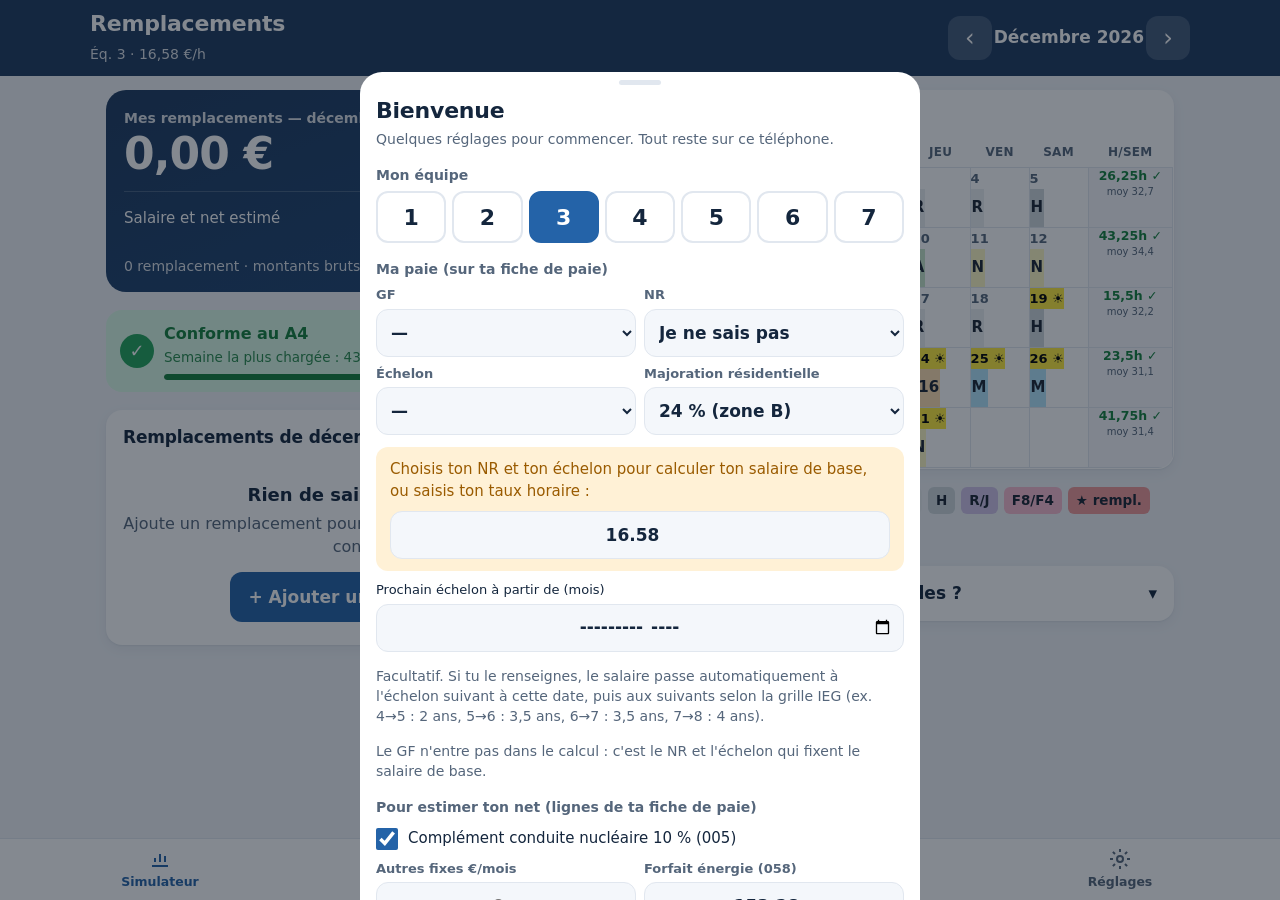
==== commit 62593dd3: "Net réel par mois (écart, fiabilité, correction), vérification de version et mise à jour, RC payés o" ====
--- a/index.html
+++ b/index.html
@@ -6,48 +6,46 @@
 <meta name="apple-mobile-web-app-status-bar-style" content="default">
 <link rel="apple-touch-icon" href="apple-touch-icon.png?v=2">
 <link rel="icon" href="apple-touch-icon.png?v=2">
-<link rel="preconnect" href="https://fonts.googleapis.com">
-<link rel="stylesheet" href="https://fonts.googleapis.com/css2?family=Barlow:wght@400;500;600;700&family=Barlow+Semi+Condensed:wght@500;600;700&display=swap">
 <style>:root{padding-top:env(safe-area-inset-top,0px)}body{margin:0}[hidden]{display:none!important}
 
 /* Layout : appli mobile, 3 onglets en bas, bouton « + Remplacement » flottant ; une seule feuille de saisie pour tout */
 :root{
-  --bg:#EEF2F6; --surface:#FFFFFF; --line:#D5DEE8; --fg:#14263D; --muted:#5E6F84;
-  --navy:#1E3A5F; --blue:#2E75B6; --in:#FFF8E1; --onnavy:#FFFFFF;
+  --bg:#F1F4F8; --surface:#FFFFFF; --line:#E1E7EF; --fg:#14263D; --muted:#55667B;
+  --navy:#1E3A5F; --blue:#2463A8; --in:#F4F7FB; --onnavy:#FFFFFF;
   --ok-bg:#DCFCE7; --ok-fg:#15803D; --warn-bg:#FFF1D6; --warn-fg:#9A5B00; --bad-bg:#FDE2E2; --bad-fg:#B71C1C;
   --ok:#22A55A; --warn:#F59E0B; --bad:#EF4444; --money:#065F46; --rc:#8A6A00; --vac:#FFEB3B; --gold:#F5C542;
   --pastel-ink:#1B2533;
   --q-M:#B3E5FC; --q-A:#C8E6C9; --q-N:#FFF9C4; --q-J17:#E1BEE7; --q-J16:#FFE0B2; --q-R:#ECEFF1; --q-H:#CFD8DC; --q-RJ:#D1C4E9; --q-F:#F8BBD0; --q-X:#EF9A9A;
-  --f-body:"Barlow",system-ui,-apple-system,"Segoe UI",sans-serif;
-  --f-cond:"Barlow Semi Condensed","Arial Narrow",system-ui,sans-serif;
-  --r:12px;
+  --f-body:-apple-system,BlinkMacSystemFont,"SF Pro Text",system-ui,"Segoe UI",Roboto,sans-serif;
+  --f-cond:-apple-system,BlinkMacSystemFont,"SF Pro Display",system-ui,"Segoe UI",Roboto,sans-serif;
+  --r:16px; --card-bd:transparent; --shadow:0 1px 2px rgba(20,38,61,.06),0 4px 14px rgba(20,38,61,.06);
 }
 @media (prefers-color-scheme: dark){:root:not([data-theme="light"]){
-  --bg:#0E1622; --surface:#16212F; --line:#2A3A4E; --fg:#E6EDF5; --muted:#9AAABD; --navy:#22436B; --blue:#4A90D0; --in:#3A3420;
+  --bg:#0B121C; --surface:#151F2C; --line:#243346; --fg:#EEF3F8; --muted:#A9B7C8; --navy:#1B3557; --blue:#5B9FE0; --in:#1E2A3A; --shadow:none; --card-bd:#1F2D3F;
   --ok-bg:#12351F; --ok-fg:#6EE7A0; --warn-bg:#3D2E10; --warn-fg:#FBBF5A; --bad-bg:#3F1A1A; --bad-fg:#FCA5A5; --money:#5EE0A8; --rc:#E8C547; color-scheme:dark}}
 :root[data-theme="dark"]{
-  --bg:#0E1622; --surface:#16212F; --line:#2A3A4E; --fg:#E6EDF5; --muted:#9AAABD; --navy:#22436B; --blue:#4A90D0; --in:#3A3420;
+  --bg:#0B121C; --surface:#151F2C; --line:#243346; --fg:#EEF3F8; --muted:#A9B7C8; --navy:#1B3557; --blue:#5B9FE0; --in:#1E2A3A; --shadow:none; --card-bd:#1F2D3F;
   --ok-bg:#12351F; --ok-fg:#6EE7A0; --warn-bg:#3D2E10; --warn-fg:#FBBF5A; --bad-bg:#3F1A1A; --bad-fg:#FCA5A5; --money:#5EE0A8; --rc:#E8C547; color-scheme:dark}
 *{box-sizing:border-box}
 html,body{background:var(--bg)}
-body{color:var(--fg);font-family:var(--f-body);font-size:16px;line-height:1.4;-webkit-tap-highlight-color:transparent}
+body{color:var(--fg);font-family:var(--f-body);font-size:16px;line-height:1.45;font-variant-numeric:tabular-nums;-webkit-font-smoothing:antialiased;-webkit-tap-highlight-color:transparent}
 body::before{content:"";position:fixed;inset:0 0 auto;height:env(safe-area-inset-top,0px);z-index:10;background:var(--navy)}
 button{font:inherit;color:inherit;cursor:pointer;touch-action:manipulation}
 button:focus-visible,input:focus-visible,select:focus-visible{outline:2px solid var(--blue);outline-offset:2px}
 .top{position:sticky;top:env(safe-area-inset-top,0px);z-index:5;background:var(--navy);color:var(--onnavy);
   padding-left:max(16px,env(safe-area-inset-left,0px));padding-right:max(16px,env(safe-area-inset-right,0px));padding-block:8px}
 .top .row{display:flex;align-items:center;justify-content:space-between;gap:8px;max-width:1100px;margin:0 auto;min-height:48px}
-.top h1{font-family:var(--f-cond);font-size:20px;letter-spacing:.02em;margin:0;text-transform:uppercase;white-space:nowrap}
-.top .who{font-size:13px;opacity:.85;white-space:nowrap;border:0;background:none;color:inherit;padding:0;text-align:left;display:block}
+.top h1{font-family:var(--f-cond);font-size:22px;font-weight:700;letter-spacing:-.01em;margin:0;white-space:nowrap}
+.top .who{font-size:14px;opacity:.85;min-height:28px;white-space:nowrap;border:0;background:none;color:inherit;padding:0;text-align:left;display:block}
 .top .who.back{opacity:1;font-weight:700;text-decoration:underline}
 .mnav{display:flex;align-items:center;gap:2px}
-.mnav button.ar{background:rgba(255,255,255,.16);border:0;border-radius:10px;width:46px;height:44px;font-size:24px;color:var(--onnavy);line-height:1}
-.mnav .ml{font-family:var(--f-cond);font-weight:700;min-width:104px;text-align:center;font-size:17px;text-transform:capitalize}
+.mnav button.ar{background:rgba(255,255,255,.16);border:0;border-radius:12px;width:44px;height:44px;font-size:24px;color:var(--onnavy);line-height:1}
+.mnav .ml{font-family:var(--f-cond);font-weight:600;min-width:92px;text-align:center;font-size:17px;text-transform:capitalize;line-height:1.15}
 main{max-width:1100px;margin:0 auto;padding-left:max(16px,env(safe-area-inset-left,0px));padding-right:max(16px,env(safe-area-inset-right,0px));
   padding-block:14px calc(150px + env(safe-area-inset-bottom,0px))}
 .tabs{position:fixed;left:0;right:0;bottom:0;z-index:6;background:var(--surface);border-top:1px solid var(--line);display:flex;
   padding-bottom:env(safe-area-inset-bottom,0px);padding-left:env(safe-area-inset-left,0px);padding-right:env(safe-area-inset-right,0px)}
-.tabs button{flex:1;border:0;background:none;padding:8px 4px 9px;font-family:var(--f-cond);font-weight:600;font-size:14px;color:var(--muted);
+.tabs button{flex:1;border:0;background:none;padding:8px 4px 9px;font-family:var(--f-body);font-weight:600;font-size:12.5px;color:var(--muted);
   display:flex;flex-direction:column;align-items:center;gap:2px;min-height:56px}
 .tabs button svg{width:24px;height:24px}
 .tabs button[aria-selected="true"]{color:var(--blue)}
@@ -55,23 +53,23 @@
   border:0;border-radius:999px;background:var(--blue);color:#fff;font-weight:700;font-size:17px;padding:0 20px 0 16px;height:54px;
   display:flex;align-items:center;gap:8px;box-shadow:0 6px 18px rgba(20,38,61,.35)}
 .fab b{font-size:28px;line-height:1;font-weight:500;margin-top:-2px}
-.grid2{display:grid;gap:14px}
+.grid2{display:grid;gap:18px}
 @media (min-width:900px){.grid2{grid-template-columns:1.1fr 1fr;align-items:start}}
-.stack{display:flex;flex-direction:column;gap:14px;min-width:0}
+.stack{display:flex;flex-direction:column;gap:18px;min-width:0}
 /* résumé du mois */
-.hero{background:linear-gradient(160deg,var(--navy),color-mix(in srgb,var(--navy) 70%,var(--blue)));color:#fff;border-radius:16px;padding:16px 16px 14px}
-.hero .hl{font-family:var(--f-cond);font-size:13px;letter-spacing:.07em;text-transform:uppercase;opacity:.85}
-.hero .amt{font-size:42px;font-weight:700;font-variant-numeric:tabular-nums;line-height:1.1;margin:2px 0 8px;white-space:nowrap}
+.hero{background:linear-gradient(160deg,var(--navy),color-mix(in srgb,var(--navy) 70%,var(--blue)));color:#fff;border-radius:20px;padding:18px 18px 16px}
+.hero .hl{font-size:14px;font-weight:600;opacity:.85}
+.hero .amt{font-size:44px;font-weight:700;letter-spacing:-.02em;font-variant-numeric:tabular-nums;line-height:1.1;margin:2px 0 8px;white-space:nowrap}
 .seg{display:inline-flex;background:rgba(255,255,255,.16);border-radius:10px;padding:3px}
 .seg button{border:0;background:none;color:#fff;padding:8px 14px;border-radius:8px;font-weight:600;font-size:15px;min-height:40px}
 .seg button[aria-pressed="true"]{background:#fff;color:var(--navy)}
-.hero .sub{font-size:13px;opacity:.8;margin-top:8px}
+.hero .sub{font-size:14px;opacity:.85;margin-top:10px;line-height:1.45}
 .ck{display:flex;gap:10px;align-items:center;font-size:15px;margin:10px 0;color:var(--fg)}.ob .ck input,.ck input{width:22px!important;height:22px!important;min-height:0!important;flex:0 0 22px;margin:0;accent-color:var(--blue)}
 .lines{margin-top:12px;display:flex;flex-direction:column;font-variant-numeric:tabular-nums}
-.lines>div{display:flex;justify-content:space-between;gap:10px;padding:7px 0;border-top:1px solid rgba(255,255,255,.18);font-size:15px}
+.lines>div{display:flex;justify-content:space-between;align-items:center;gap:10px;padding:9px 0;border-top:1px solid rgba(255,255,255,.18);font-size:15px}
 .lines>div b{white-space:nowrap}
 .lines .tl{font-size:17px;font-weight:700}.lines .tl b{color:var(--gold)}
-.lk{border:0;background:rgba(255,255,255,.2);color:#fff;border-radius:8px;padding:4px 10px;font-weight:700;font-size:14px}
+.lk{border:0;background:rgba(255,255,255,.2);color:#fff;border-radius:10px;padding:0 12px;min-height:36px;font-weight:700;font-size:14px;white-space:nowrap}
 .pgrid{display:grid;grid-template-columns:1fr 1fr;gap:8px}
 .pgrid label{display:flex;flex-direction:column;gap:4px;font-size:13px;color:var(--muted);font-weight:600}
 .pgrid select,.pgrid input,.ob input.sm{font:inherit;font-size:17px;font-weight:700;min-height:48px;border-radius:12px;border:1px solid var(--line);background:var(--in);color:var(--fg);padding:0 10px;width:100%}
@@ -90,20 +88,21 @@
 .whylist .it{padding:10px 14px;border-top:1px solid var(--line);font-size:15px}
 .whylist .it:first-child{border-top:0}
 .whylist .it.bad{background:var(--bad-bg);color:var(--bad-fg)}.whylist .it.warn{background:var(--warn-bg);color:var(--warn-fg)}.whylist .it.ok{background:var(--ok-bg);color:var(--ok-fg)}
-.rw2,.lines2>div{display:flex;justify-content:space-between;gap:10px;padding:9px 16px;border-top:1px solid var(--line);font-variant-numeric:tabular-nums}.rw2 .d{flex:1;color:var(--muted);font-size:13px;text-align:right}.lines2 .big{font-weight:700;font-size:16px;background:color-mix(in srgb,var(--blue) 8%,transparent)}.rw2 b,.lines2 b{white-space:nowrap}.rw2{display:flex}.card{background:var(--surface);border:1px solid var(--line);border-radius:var(--r);overflow:hidden;min-width:0}
-.card>h2{margin:0;background:var(--navy);color:var(--onnavy);font-family:var(--f-cond);font-size:15px;letter-spacing:.05em;text-transform:uppercase;padding:9px 14px;
-  display:flex;justify-content:space-between;gap:8px;text-transform:uppercase}
-.list .rw{display:grid;grid-template-columns:48px 1fr auto 32px;gap:10px;align-items:center;padding:10px 12px;width:100%;
+.rw2,.lines2>div{display:flex;justify-content:space-between;align-items:center;gap:10px;padding:11px 16px;min-height:48px;border-top:1px solid var(--line);font-variant-numeric:tabular-nums}.rw2 .d{flex:1;color:var(--muted);font-size:13px;text-align:right}.lines2 .big{font-weight:700;font-size:16px;background:color-mix(in srgb,var(--blue) 8%,transparent)}.rw2 b,.lines2 b{white-space:nowrap}.rw2{display:flex}.card{background:var(--surface);border:1px solid var(--card-bd);border-radius:var(--r);overflow:hidden;min-width:0;box-shadow:var(--shadow)}
+.card>h2{margin:0;color:var(--fg);font-family:var(--f-cond);font-size:17px;font-weight:700;letter-spacing:-.01em;padding:14px 16px 10px;
+  display:flex;justify-content:space-between;align-items:baseline;gap:8px}
+.card>h2 span+span{color:var(--muted);font-weight:600;font-size:15px}
+.list .rw{display:grid;grid-template-columns:48px 1fr auto 32px;gap:10px;align-items:center;padding:12px 16px;width:100%;
   border:0;border-top:1px solid var(--line);background:none;text-align:left;min-height:64px;font-variant-numeric:tabular-nums}
-.list h2+.rw{border-top:0}
+.list h2+.rw{border-top:1px solid var(--line)}
 .list .rw:active{background:color-mix(in srgb,var(--blue) 10%,var(--surface))}
 .dt{display:flex;flex-direction:column;align-items:center;line-height:1.05}
 .dt b{font-size:24px}.dt small{font-size:12px;text-transform:uppercase;color:var(--muted);font-weight:600}
 .mid{display:flex;flex-direction:column;gap:3px;min-width:0}
 .mid .chips{display:flex;align-items:center;gap:6px}
-.mid small{font-size:12.5px;color:var(--muted)}
+.mid small{font-size:13.5px;color:var(--muted)}
 .m{text-align:right;font-weight:700;font-size:18px;color:var(--money);white-space:nowrap}
-.m small{display:block;font-weight:600;font-size:12.5px;color:var(--muted)}
+.m small{display:block;font-weight:600;font-size:13px;color:var(--muted)}
 .chip{display:inline-flex;align-items:center;justify-content:center;min-width:34px;padding:3px 8px;border-radius:7px;font-weight:700;font-size:14px;color:var(--pastel-ink);background:var(--q-R)}
 .a4{display:inline-flex;align-items:center;justify-content:center;width:30px;height:30px;border-radius:50%;font-weight:700;font-size:15px}
 .a4.l0{background:var(--ok-bg);color:var(--ok-fg)}.a4.l1{background:var(--warn);color:#fff}.a4.l2{background:var(--bad);color:#fff}
@@ -113,44 +112,44 @@
 .btn{border:0;border-radius:12px;padding:0 18px;min-height:50px;font-weight:700;font-size:17px;background:var(--blue);color:#fff}
 .btn.ghost{background:transparent;color:var(--blue);border:1px solid var(--line)}
 .btn.danger{background:transparent;color:var(--bad-fg);border:1px solid var(--line)}
-.btn.sm{min-height:44px;font-size:15px}
-.btnrow{display:flex;gap:8px;flex-wrap:wrap;padding:12px 14px;border-top:1px solid var(--line)}
+.btn.sm{min-height:44px;font-size:15px;white-space:nowrap}
+.btnrow{display:flex;gap:8px;flex-wrap:wrap;padding:12px 16px;border-top:1px solid var(--line)}
 /* calendrier */
 .cal table{width:100%;border-collapse:collapse;table-layout:fixed}
 .cal{scroll-margin-top:74px}
-.cal th{background:var(--blue);color:#fff;font-family:var(--f-cond);font-size:12px;font-weight:600;padding:4px 0;text-transform:uppercase}
+.cal th{background:transparent;color:var(--muted);font-family:var(--f-body);font-size:12px;font-weight:700;padding:4px 0 6px;text-transform:uppercase;letter-spacing:.02em}
 .cal th.w{width:17%}
-.cal td{border:1px solid var(--line);padding:0;vertical-align:top;height:54px}
+.cal td{border:1px solid var(--line);padding:0;vertical-align:top;height:60px}
 .day{display:flex;flex-direction:column;width:100%;height:100%;border:0;padding:0;background:var(--surface);text-align:center}
-.day .n{font-size:12px;font-weight:700;color:var(--muted);padding:1px 0;line-height:1.35}
+.day .n{font-size:13px;font-weight:700;color:var(--muted);padding:2px 0;line-height:1.35}
 .day .n.vac{background:var(--vac);color:#000}
 .day .n.l1{background:var(--warn);color:#fff}.day .n.l2{background:var(--bad);color:#fff}
-.day .q{flex:1;display:flex;align-items:center;justify-content:center;font-weight:700;font-size:13px;color:var(--pastel-ink);line-height:1.05;padding:1px;word-break:break-all}
+.day .q{flex:1;display:flex;align-items:center;justify-content:center;font-weight:700;font-size:15px;color:var(--pastel-ink);line-height:1.05;padding:1px;word-break:break-all}
 .day.today .n{outline:2px solid var(--blue);outline-offset:-2px}
-.wk{font-size:11px;text-align:center;font-variant-numeric:tabular-nums;padding:3px 1px;line-height:1.25;background:color-mix(in srgb,var(--bg) 60%,var(--surface))}
-.wk b{display:block;font-size:12px}
+.wk{font-size:12px;text-align:center;font-variant-numeric:tabular-nums;padding:3px 1px;line-height:1.25;background:color-mix(in srgb,var(--bg) 60%,var(--surface))}
+.wk b{display:block;font-size:12.5px;white-space:nowrap}.cal>h2{text-transform:capitalize}.rw2 .d{white-space:nowrap}
 .wk.l1 b{color:var(--warn-fg)}.wk.l2 b{color:var(--bad-fg)}.wk.l0 b{color:var(--ok-fg)}
 .wk small{color:var(--muted)}
 .yeargrid{display:grid;gap:14px}
 @media (min-width:760px){.yeargrid{grid-template-columns:1fr 1fr}}
 @media (min-width:1080px){.yeargrid{grid-template-columns:1fr 1fr 1fr}}
-.legend{display:flex;flex-wrap:wrap;gap:5px;font-size:12.5px}
+.legend{display:flex;flex-wrap:wrap;gap:6px;font-size:13.5px}
 .legend span{padding:4px 8px;border-radius:6px;font-weight:700;color:var(--pastel-ink)}
 /* feuille de saisie */
 .sheet-bg{position:fixed;inset:0;background:rgba(10,20,35,.5);z-index:20;display:flex;align-items:flex-end;justify-content:center}
-.sheet{background:var(--surface);width:100%;max-width:560px;max-height:92vh;overflow:auto;border-radius:18px 18px 0 0;
+.sheet{background:var(--surface);width:100%;max-width:560px;max-height:92vh;overflow:auto;border-radius:22px 22px 0 0;
   padding-left:max(16px,env(safe-area-inset-left,0px));padding-right:max(16px,env(safe-area-inset-right,0px));padding-block:8px calc(16px + env(safe-area-inset-bottom,0px))}
 .grab{width:42px;height:5px;border-radius:3px;background:var(--line);margin:0 auto 10px}
-.sheet h3{margin:0 0 2px;font-family:var(--f-cond);font-size:22px}
+.sheet h3{margin:0 0 2px;font-family:var(--f-cond);font-size:22px;font-weight:700;letter-spacing:-.01em}
 .sheet .sub{color:var(--muted);font-size:14px}
-.lab{font-family:var(--f-cond);font-size:13px;letter-spacing:.06em;text-transform:uppercase;color:var(--muted);margin:14px 0 6px}
+.lab{font-size:14px;font-weight:600;color:var(--muted);margin:16px 0 6px}
 .dsel{display:grid;grid-template-columns:48px 1fr 48px;gap:6px;align-items:stretch}
 .dsel button,.dsel label{border:1px solid var(--line);background:var(--surface);border-radius:12px;min-height:52px;font-size:22px}
 .dsel label{position:relative;display:flex;flex-direction:column;align-items:center;justify-content:center;font-size:17px;font-weight:700;line-height:1.15}
 .dsel label small{font-weight:500;font-size:13px;color:var(--muted)}
 .dsel input{position:absolute;inset:0;width:100%;height:100%;opacity:0;font-size:16px}
 .fdrow{display:flex;gap:6px;overflow-x:auto;padding-bottom:4px;-webkit-overflow-scrolling:touch}
-.fd{flex:0 0 auto;min-width:56px;border:1px solid var(--line);background:var(--surface);border-radius:10px;padding:6px 4px;text-align:center;line-height:1.15}
+.fd{flex:0 0 auto;min-width:56px;min-height:52px;border:1px solid var(--line);background:var(--surface);border-radius:10px;padding:6px 4px;text-align:center;line-height:1.15}
 .fd b{display:block;font-size:18px}.fd small{font-size:12px;color:var(--muted);text-transform:uppercase}
 .fd[aria-pressed="true"]{background:var(--blue);border-color:var(--blue);color:#fff}.fd[aria-pressed="true"] small{color:#fff}
 .tbs{display:grid;grid-template-columns:repeat(3,1fr);gap:8px}
@@ -159,10 +158,10 @@
 .tb[aria-pressed="true"]{border-color:var(--fg)}
 .tb[aria-pressed="true"]::after{content:"✓";font-size:14px}
 .picks{display:flex;flex-wrap:wrap;gap:6px}
-.pick{border:2px solid transparent;border-radius:10px;padding:0;min-width:52px;min-height:46px;font-weight:700;font-size:16px;color:var(--pastel-ink);background:var(--q-R)}
+.pick{border:2px solid transparent;border-radius:10px;padding:0;min-width:52px;min-height:48px;font-weight:700;font-size:16px;color:var(--pastel-ink);background:var(--q-R)}
 .pick[aria-pressed="true"]{border-color:var(--fg)}
 .pick.none{background:var(--surface);color:var(--muted);border:1px solid var(--line)}
-.more{width:100%;margin-top:12px;border:1px dashed var(--line);background:none;border-radius:10px;min-height:46px;color:var(--blue);font-weight:600}
+.more{width:100%;margin-top:12px;border:1px solid var(--line);background:none;border-radius:12px;min-height:48px;color:var(--blue);font-weight:600}
 .step{display:flex;align-items:center;gap:8px}
 .step button{width:52px;height:48px;border-radius:10px;border:1px solid var(--line);background:var(--surface);font-size:24px;font-weight:700}
 .step output{min-width:80px;text-align:center;font-weight:700;font-size:20px;font-variant-numeric:tabular-nums}
@@ -176,22 +175,38 @@
 .actions{display:flex;gap:8px;margin-top:14px}
 .actions .btn{flex:1}.actions .btn.ghost,.actions .btn.danger{flex:0 0 auto}
 /* paramètres */
-.form{padding:4px 14px 12px}
+.form{padding:0 16px 12px}
 .f{display:grid;grid-template-columns:1fr auto;gap:10px;align-items:center;padding:10px 0;border-top:1px solid var(--line)}
 .f:first-child{border-top:0}
 .f label{font-weight:600}.f label small{display:block;font-weight:400;color:var(--muted);font-size:13px}
 .f input,.f select{font:inherit;font-size:16px;font-weight:700;width:120px;min-height:44px;padding:8px 10px;border-radius:10px;border:1px solid var(--line);background:var(--in);color:var(--fg);text-align:right}
 .f select{text-align:left}
-.prose{padding:14px;font-size:15px;max-width:65ch}
+.prose{padding:0 16px 16px;font-size:15px;max-width:65ch}
 .prose ol{margin:6px 0 0;padding-left:20px;display:flex;flex-direction:column;gap:6px}
-details.card>summary{list-style:none;cursor:pointer;background:var(--navy);color:var(--onnavy);font-family:var(--f-cond);font-size:15px;letter-spacing:.05em;text-transform:uppercase;padding:11px 14px;display:flex;justify-content:space-between}
+details.card>summary{list-style:none;cursor:pointer;color:var(--fg);font-family:var(--f-cond);font-size:17px;font-weight:700;padding:14px 16px;min-height:52px;display:flex;justify-content:space-between;align-items:center}
 details.card>summary::-webkit-details-marker{display:none}
 details.card>summary::after{content:"▾"}
 details.card[open]>summary::after{content:"▴"}
 textarea{width:100%;min-height:110px;font:14px/1.35 ui-monospace,Menlo,monospace;border:1px solid var(--line);border-radius:10px;padding:8px;background:var(--bg);color:var(--fg)}
 .toast{position:fixed;left:50%;transform:translateX(-50%);bottom:calc(132px + env(safe-area-inset-bottom,0px));background:var(--fg);color:var(--bg);padding:0 8px 0 16px;min-height:46px;display:flex;align-items:center;gap:12px;border-radius:12px;font-weight:600;z-index:30;font-size:15px;white-space:nowrap}
 .toast button{border:0;background:none;color:var(--gold);font-weight:700;padding:10px 8px;font-size:15px}
-.hint{font-size:13.5px;color:var(--muted)}
+.hint{font-size:14px;color:var(--muted)}
+/* nouveautés v8 */
+.upd{display:flex;align-items:center;justify-content:space-between;gap:12px;background:var(--surface);border:1px solid var(--blue);border-radius:var(--r);padding:12px 12px 12px 16px;margin-bottom:18px}
+.upd b{display:block}.upd small{color:var(--muted);font-size:13.5px}
+.rl{display:flex;justify-content:space-between;align-items:center;gap:10px;margin-top:10px;padding-top:10px;border-top:1px solid rgba(255,255,255,.18);font-size:15px}
+.rl small{display:block;font-size:13.5px;opacity:.85}.lk.ghost{background:none;border:1px solid rgba(255,255,255,.35)}.rl .up{color:#9BF0C4}.rl .dn{color:#FFC4C4}
+button.rw2{width:100%;border:0;border-top:1px solid var(--line);background:none;text-align:left;font:inherit;color:inherit}
+button.rw2:active{background:color-mix(in srgb,var(--blue) 10%,var(--surface))}
+.rw2 .rv{display:flex;flex-direction:column;align-items:flex-end;line-height:1.2}.rw2 .rv small{font-size:12.5px;font-weight:600;color:var(--muted)}
+.tag{display:inline-block;font-size:11.5px;font-weight:700;padding:1px 6px;border-radius:6px;background:var(--ok-bg);color:var(--ok-fg);margin-left:6px;vertical-align:1px}
+.big-in{font:inherit;font-size:26px;font-weight:700;width:100%;min-height:58px;border-radius:14px;border:1px solid var(--line);background:var(--in);color:var(--fg);padding:0 14px;text-align:center}
+.kpis{display:grid;grid-template-columns:repeat(3,1fr);gap:1px;background:var(--line);border-top:1px solid var(--line)}
+.kpis div{background:var(--surface);padding:12px 8px;text-align:center}.kpis b{display:block;font-size:18px;white-space:nowrap}.kpis small{font-size:12.5px;color:var(--muted)}
+.codes{display:grid;grid-template-columns:auto 1fr;gap:8px 12px;align-items:center;padding:4px 16px 16px;font-size:14.5px}
+.codes .chip{min-width:46px}
+.ynav{display:flex;align-items:center;justify-content:space-between;gap:8px}.ynav span{font-size:14px;color:var(--muted);text-align:center;font-weight:600}
+.ver{display:flex;justify-content:space-between;align-items:center;gap:10px;padding:4px 16px 14px}
 .teams{display:grid;grid-template-columns:repeat(7,1fr);gap:6px}
 .teams button{min-height:52px;border-radius:12px;border:2px solid var(--line);background:var(--surface);font-size:22px;font-weight:700}
 .teams button[aria-pressed="true"]{background:var(--blue);border-color:var(--blue);color:#fff}
@@ -206,6 +221,7 @@
 </div></header>
 
 <main id="main">
+  <div id="upd" class="upd" hidden></div>
   <section id="v-sim">
     <div class="grid2">
       <div class="stack">
@@ -216,6 +232,7 @@
       <div class="stack">
         <div id="cals2" class="stack"></div>
         <div class="legend" id="leg"></div>
+        <details class="card"><summary>Que veulent dire les codes ?</summary><div class="codes" id="codes"></div></details>
       </div>
     </div>
   </section>
@@ -231,6 +248,7 @@
         <details class="card"><summary>Règles A4 (seuils)</summary><div class="form" id="form2"></div></details>
       </div>
       <div class="stack">
+        <div class="card"><h2>Application</h2><div class="ver"><span><b id="vtxt"></b><br><span class="hint" id="vmsg">Les mises à jour se vérifient à chaque ouverture.</span></span><button class="btn sm ghost" id="vchk">Vérifier</button></div></div>
         <div class="card"><h2>Installer sur l'iPhone</h2><div class="prose">
           <ol>
             <li>Ouvre le lien de l'appli dans <b>Safari</b>.</li>
@@ -453,7 +471,7 @@
    Heures sup des remplacements : semaine 50 % (6h-20h) / 100 % (20h-6h) ; samedi, dimanche, férié 75 % / 125 %.
    390 = RC (si payé) + heures à 100 % (JPTUNE) + 3,62 h fixes ; remplacement d'une journée J : RC 8 h + décalage 335 (M 1 h, A 2,25 h).
    Fériés travaillés au roulement : 75 % (6h-20h) / 125 % (20h-6h) ; journées J chômées. Tout est payé le mois suivant. */
-const PAY = {ic10h: 172.5, ic40h: 50.5, ic10: 1.527, ic40: 6.108, ic50: 7.635, fix390: 3.62, panB: 2.11, panN: 9.0, nett: 3.40,
+const PAY = {ic40a: 5.487, ic40b: -29.11, ic10a: 2.919, ic10b: 133.53, ic10h: 172.5, ic40h: 50.5, ic10: 1.527, ic40: 6.108, ic50: 7.635, fix390: 3.62, panB: 2.11, panN: 9.0, nett: 3.40,
   cot: 0.2124, cotHS: 0.1016, nonImp: 0.5};
 const HT = {M: [7.75, 0, 0, 0], A: [6.5, 1.25, 0, 0], N: [0, 3, 0.25, 6]};   // jour 6-20, jour 20-6, lendemain 6-20, lendemain 0-6
 function replDetail(t, key, n, fer, p, rcPaid) {
@@ -503,7 +521,9 @@
   v.hs = (v.h50 * 1.5 + v.h75 * 1.75 + v.h100 * 2 + v.h125 * 2.25 + v.dec * 1.5) * th;
   v.e390 = v.h390 * th;
   v.feries = (v.f75 * 1.75 + v.f125 * 2.25) * th;
-  v.ic = PAY.ic10h * PAY.ic10 + PAY.ic40h * PAY.ic40 + v.ic50h * PAY.ic50;
+  // heures d'IC 10 % et 40 % : elles suivent le nombre de quarts réellement faits (calé sur 6 bulletins, r = 0,93 / 0,78)
+  v.ic40h = Math.max(0, PAY.ic40a * v.quarts + PAY.ic40b); v.ic10h = Math.max(0, PAY.ic10a * v.quarts + PAY.ic10b);
+  v.ic = v.ic10h * PAY.ic10 + v.ic40h * PAY.ic40 + v.ic50h * PAY.ic50;
   v.reval = v.ic * 0.05;
   v.penible = +p.penible || 0;
   v.panier = v.quarts * PAY.panB;
@@ -581,7 +601,7 @@
 const $ = id => document.getElementById(id);
 const MOIS = ["janvier","février","mars","avril","mai","juin","juillet","août","septembre","octobre","novembre","décembre"];
 const JS = ["Dim","Lun","Mar","Mer","Jeu","Ven","Sam"];
-const eur = v => v.toLocaleString("fr-FR", {minimumFractionDigits: 2, maximumFractionDigits: 2}) + " €";
+const eur = v => v.toLocaleString("fr-FR", {minimumFractionDigits: 2, maximumFractionDigits: 2}) + "\u00a0€";
 const num = (v, k = 2) => v.toLocaleString("fr-FR", {maximumFractionDigits: k});
 const esc = s => String(s).replace(/[&<>"]/g, c => ({"&":"&amp;","<":"&lt;",">":"&gt;",'"':"&quot;"}[c]));
 const todayN = () => { const t = new Date(); return D(t.getFullYear(), t.getMonth() + 1, t.getDate()); };
@@ -593,6 +613,47 @@
 const MABR = ["janv.","févr.","mars","avr.","mai","juin","juil.","août","sept.","oct.","nov.","déc."];
 const longDate = n => `${JS[wdN(n)]} ${dayNum(n)} ${MABR[monN(n) - 1]} ${parts(n)[0]}`;
 const FREE = ["R", "H", "R/J"];
+const VERSION = "2026.10.17.1";
+const rkey = (y, m) => `${y}-${String(m).padStart(2, "0")}`;
+const reels = () => st.p.reels || {};
+const rcPay = () => st.p.rcPaye !== false;   // par défaut : RC payés (choix dans Réglages)
+const estNet = (y, m) => bulletin(st.e, st.p, y, m, rcPay()).net;
+const eur0 = v => Math.round(v).toLocaleString("fr-FR") + "\u00a0€", sgn0 = v => (v >= 0 ? "+\u00a0" : "−\u00a0") + eur0(Math.abs(v));
+const sgn = v => (v >= 0 ? "+\u00a0" : "−\u00a0") + eur(Math.abs(v));
+function ecarts() {
+  const L = [];
+  for (const k in reels()) { const [y, m] = k.split("-").map(Number), e = estNet(y, m); if (isFinite(e)) L.push({k, y, m, reel: reels()[k], est: e, d: reels()[k] - e}); }
+  return L.sort((a, b) => a.k < b.k ? -1 : 1);
+}
+const corrMoy = () => { const d = ecarts().map(x => x.d).sort((a, b) => a - b), n = d.length;   // médiane : un mois exceptionnel (prime, retenue) ne fausse pas la correction
+  return n ? (n % 2 ? d[(n - 1) / 2] : (d[n / 2 - 1] + d[n / 2]) / 2) : 0; };
+const corrOn = () => !!st.p.corrOn && ecarts().length > 0;
+const parseEur = t => parseFloat(String(t).replace(/\s/g, "").replace("€", "").replace(",", "."));
+function openReel(y, m) {
+  const k = rkey(y, m), cur = reels()[k], e = estNet(y, m);
+  sheet(`<h3>Net réel de ${MOIS[m - 1]} ${y}</h3><div class="sub">Le « Net à payer » de ta fiche de paie, ou le virement reçu.</div>
+    <div class="lab">Net réel reçu (€)</div><input id="rv" class="big-in" type="text" inputmode="decimal" autocomplete="off" placeholder="ex. 3 736,76" value="${cur != null ? String(cur).replace(".", ",") : ""}">
+    <div class="preview"><div class="pr"><span>Estimation de l'appli</span><b>${eur(e)}</b></div><div class="pr" id="rd"></div></div>
+    <p class="hint">Plus tu saisis de mois, plus l'appli sait de combien elle se trompe en moyenne, et peut corriger ses prochaines estimations.</p>
+    <div class="actions"><button class="btn ghost" id="rcx">Annuler</button>${cur != null ? '<button class="btn danger" id="rdel">Effacer</button>' : ""}<button class="btn" id="rok">Enregistrer</button></div>`);
+  const upd = () => { const v = parseEur($("rv").value); $("rd").innerHTML = isFinite(v) && v > 0 ? `<span>Écart réel − appli</span><b>${sgn(v - e)}</b>` : `<span class="hint">L'écart s'affiche dès que tu tapes le montant.</span>`; };
+  $("rv").oninput = upd; upd();
+  $("rcx").onclick = closeLayer;
+  if ($("rdel")) $("rdel").onclick = () => { const r = {...reels()}; delete r[k]; st.p.reels = r; save(); closeLayer(); refresh(); toast("Net réel effacé"); };
+  $("rok").onclick = () => { const v = parseEur($("rv").value); if (!isFinite(v) || v <= 0) { $("rv").focus(); return; }
+    st.p.reels = {...reels(), [k]: Math.round(v * 100) / 100}; save(); closeLayer(); refresh(); toast("Net réel enregistré"); };
+}
+async function checkVersion(manual) {
+  if (!/^https?:/.test(location.protocol)) { if (manual) toast("Vérification possible seulement en ligne"); return; }
+  try { const r = await fetch("version.json?t=" + Date.now(), {cache: "no-store"}), j = await r.json();
+    if (j.v && j.v > VERSION) showUpd(j.v); else if (manual) toast("Tu as la dernière version"); }
+  catch (_) { if (manual) toast("Pas de connexion : vérification impossible"); }
+}
+function showUpd(v) {
+  const b = $("upd"); b.hidden = false;
+  b.innerHTML = `<span><b>Nouvelle version disponible</b><small>Version ${VERSION} → ${esc(v)}</small></span><button class="btn sm" id="updgo">Mettre à jour</button>`;
+  $("updgo").onclick = () => location.replace(location.pathname + "?v=" + encodeURIComponent(v));
+}
 function qcol(code) {
   const c = String(code || "");
   if (c.includes("★")) return "var(--q-X)";
@@ -649,26 +710,30 @@
   const Mn = M0 === 12 ? 1 : M0 + 1, Yn = M0 === 12 ? Y + 1 : Y, mNext = MOIS[Mn - 1];
   const solo = true, eb = {};   // « planning seul » : roulement de l'équipe, sans remplacements ni heures en plus
   const bN = bulletin(eb, st.p, Yn, Mn, rcP, solo ? null : res), bC = bulletin(eb, st.p, Y, M0, rcP, solo || M0 === 1 ? null : res), v = bN.v;
-  const bF = bulletin(st.e, st.p, Yn, Mn, false, res), bFR = bulletin(st.e, st.p, Yn, Mn, true, res);
-  const extra = bF.net - bN.net, extraRC = bFR.net - bN.net, hasExtra = nRemp > 0 || Math.abs(extra) > 0.5;
+  const bF0 = bulletin(st.e, st.p, Yn, Mn, false, res), bF1 = bulletin(st.e, st.p, Yn, Mn, true, res), bF = rcPay() ? bF1 : bF0;
+  const extra = bF.net - bN.net, rcDiff = bF1.net - bF0.net, hasExtra = nRemp > 0 || Math.abs(extra) > 0.5;
   const hasBase = pp.base !== null;
   const vd = hasExtra ? bF.v : v;
+  const cOn = corrOn(), cM = corrMoy(), nE = ecarts().length, estC = hasBase ? estNet(Y, M0) : 0, rC = reels()[rkey(Y, M0)];
   const det = [vd.h50 + vd.h75 + vd.h100 + vd.h125 ? `${num(vd.h50 + vd.h75 + vd.h100 + vd.h125)} h sup` : "", `${num(vd.h390)} h prime horaire`,
     vd.f75 + vd.f125 ? `${num(vd.f75 + vd.f125)} h férié` : "", vd.dec ? `${num(vd.dec)} h décalage` : ""].filter(Boolean).join(" · ");
   $("hero").innerHTML = hasBase ? `<div class="hl">Paie nette · ${mNext}${hasExtra ? " · avec mes remplacements" : " · planning équipe"}</div>
-    <div class="amt">${eur(hasExtra ? bF.net : bN.net)}</div>
+    <div class="amt">${eur((hasExtra ? bF.net : bN.net) + (cOn ? cM : 0))}</div>
     <div class="lines">
       <div class="${hasExtra ? "" : "tl"}"><span>Net du planning de l'équipe</span><b>${eur(bN.net)}</b></div>
       ${hasExtra ? `<div class="tl"><span>+ Remplacements et heures en plus (net)</span><b>+ ${eur(extra)}</b></div>
-      <div><span>Si le repos compensateur est payé</span><b>+ ${eur(extraRC - extra)}</b></div>` : ""}
+      ${rcDiff > 0.5 ? `<div style="opacity:.8"><span>${rcPay() ? "dont repos compensateur payé" : "Si tu te faisais payer tes RC"}</span><b>+ ${eur(rcDiff)}</b></div>` : ""}` : ""}
+      ${cOn ? `<div><span>Correction d'après tes fiches (${nE} mois)</span><b>${sgn(cM)}</b></div>` : ""}
       <div style="opacity:.75"><span>Planning en brut : fixe ${eur(bN.fixe)} + primes de quarts ${eur(v.total - v.rempl)}</span><b>${eur(bN.brut)}</b></div>
     </div>
-    <div class="sub">Ce que tu fais en ${mn} est payé en ${mNext}. ${det}. Paie nette de ${mn} : ${eur(bC.net)}. Estimation ±3 %.</div>`
+    <div class="rl"><span>Paie de ${mn}<small>appli ${eur(estC)}${rC != null ? ` · écart <span class="${rC - estC >= 0 ? "up" : "dn"}">${sgn(rC - estC)}</span>` : ""}</small></span>${rC != null ? `<button class="lk ghost" id="hreel">réel ${eur(rC)}</button>` : `<button class="lk" id="hreel">Saisir le net réel</button>`}</div>
+    <div class="sub">Ce que tu fais en ${mn} est payé en ${mNext}. ${det}. Estimation ±3 %.</div>`
   : `<div class="hl">Mes remplacements — ${mn} (brut)</div>
     <div class="amt">${eur(rcP ? sumRC : sum)}</div>
     <div class="lines"><div><span>Salaire et net estimé</span><b><button class="lk" id="setnr">Ajouter mon NR</button></b></div></div>
     <div class="sub">${nRemp} remplacement${nRemp > 1 ? "s" : ""} · montants bruts payés le mois suivant</div>`;
   if ($("setnr")) $("setnr").onclick = () => openProfile(false);
+  if ($("hreel")) $("hreel").onclick = () => openReel(Y, M0);
   // A4
   const inW = r => r.n >= d1 && r.n <= d2;
   const hmax = Math.max(0, ...res.R.filter(inW).map(r => r.hs));
@@ -691,7 +756,7 @@
   if (!rowsM.length) L += `<div class="empty"><b>Rien de saisi en ${mn}</b>Ajoute un remplacement pour voir tout de suite le montant et le contrôle A4.<br><button class="btn" id="add1">+ Ajouter un remplacement</button></div>`;
   for (const x of rowsM) {
     const nuitTr = x.type === "N" && x.key && !x.key.endsWith("R/J") ? x.key.split("|")[1] : "";
-    const quart = nuitTr ? nuitTr.slice(0, -1) + "→" + nuitTr.slice(-1) : (x.quart === "RJ" ? "R/J" : x.quart), main = x.montant === null ? null : x.montant;
+    const quart = nuitTr ? nuitTr.slice(0, -1) + "→" + nuitTr.slice(-1) : (x.quart === "RJ" ? "R/J" : x.quart), main = x.montant === null ? null : rcPay() ? x.montantRC : x.montant;
     L += `<button class="rw" data-n="${x.n}"><span class="dt"><b>${dayNum(x.n)}</b><small>${JS[wdN(x.n)]}</small></span>
       <span class="mid"><span class="chips">${chip(x.type)}<span class="hint">sur ${chip(quart)}</span></span>${x.det ? `<small>${detTxt(x.det, false)}${x.ferie ? " · férié" : ""}</small>` : `<small>${x.ferie ? "férié" : "absence / formation"}</small>`}</span>
       <span class="m">${main !== null ? eur(main) : "—"}</span><span class="a4 l${x.a4}">${["✓","⚠","✖"][x.a4]}</span></button>`;
@@ -702,7 +767,16 @@
   const LG = [["M","M"],["A","A"],["N","N"],["J17","J17"],["J16/J12","J16"],["R","R"],["H","H"],["R/J","R/J"],["F8/F4","F8"],["★ rempl.","M★"]];
   $("leg").innerHTML = LG.map(([t, c]) => `<span style="background:${qcol(c)}">${t}</span>`).join("") +
     `<span style="background:var(--vac);color:#000">☀ vacances</span><span style="background:var(--warn);color:#fff">⚠</span><span style="background:var(--bad);color:#fff">✖</span>`;
-}
+  $("codes").innerHTML = codesHTML();
+}
+const CODES = [["M","M","Matin · 6h00 → 13h45"],["A","A","Après-midi · 13h30 → 21h15"],["N","N","Nuit · 21h00 → 6h15"],
+  ["J17","J17","Journée · 8h00 → 17h00"],["J16","J16","Journée · 8h00 → 16h00 (J12 : 8h → 12h)"],["R","R","Repos"],["H","H","Jour sans quart du roulement"],
+  ["R/J","R/J","Repos ou journée selon le roulement"],["M★","M★","Remplacement saisi (★)"],["C","C","Congé : le quart prévu est retiré"],
+  ["RC","RC","Repos compensateur"],["HP","HP","Heure perso"],["AM","AM","Arrêt maladie"],["F8","F8/F4","Formation 8 h / 4 h"]];
+const codesHTML = () => CODES.map(([c, t, d]) => `<span class="chip" style="background:${qcol(c)}">${t}</span><span>${d}</span>`).join("") +
+  `<span class="chip" style="background:var(--vac);color:#000">☀</span><span>Vacances scolaires (zone de ton profil)</span>
+   <span class="chip" style="background:var(--warn);color:#fff">⚠</span><span>Point A4 à surveiller</span>
+   <span class="chip" style="background:var(--bad);color:#fff">✖</span><span>Écart A4 à corriger</span>`;
 function renderYear() {
   const Y = +st.p.annee; let h = "";
   for (let m = 1; m <= 12; m++) h += monthHTML(Y, m);
@@ -719,6 +793,7 @@
       <small>${pp.base !== null ? "Salaire de base " + eur(pp.base) + " · taux horaire " + num(pp.taux) + " €/h" : "Taux horaire " + num(+p.taux) + " €/h (NR non renseigné)"}${+p.fixes ? " · éléments fixes " + eur(+p.fixes) : ""}</small></label>
       <button class="btn sm" id="pedit">Modifier</button></div>
     <div class="f"><label for="p-an">Année</label><select id="p-an">${yrs.map(y => `<option ${+p.annee === y ? "selected" : ""}>${y}</option>`).join("")}</select></div>
+    <div class="f"><label for="p-rc">Mes repos compensateurs (RC)<small>Payés en heures, ou pris en repos</small></label><select id="p-rc"><option value="1" ${rcPay() ? "selected" : ""}>Payés</option><option value="0" ${rcPay() ? "" : "selected"}>Compensés</option></select></div>
     <div class="f"><label for="p-sa">Note A4 « 2,25 si R = samedi »<small>En attente de la réponse du CE</small></label><select id="p-sa">${["Jour de la nuit","Lendemain"].map(v => `<option ${p.samedi === v ? "selected" : ""}>${v}</option>`).join("")}</select></div>
     <div class="f"><label for="p-snb">Valeur du SNB (€)<small>Salaire national de base IEG : 543,18 au 1er janvier 2026</small></label><input id="p-snb" type="number" inputmode="decimal" step="0.01" value="${p.snb}"></div>`;
   const S = [["repos","Repos quotidien minimum (h)"],["jour","Durée max de travail par jour (h)"],["sem","Max heures par semaine (dim → sam)"],
@@ -726,11 +801,13 @@
   $("form2").innerHTML = S.map(([k, l]) => `<div class="f"><label for="s-${k}">${l}</label><input id="s-${k}" type="number" inputmode="decimal" step="0.25" value="${p[k]}"></div>`).join("") +
     `<div class="f"><span class="hint">Valeurs du A4 pointage. Ne les change que si la règle change.</span><button class="btn sm ghost" id="sdef">Valeurs A4</button></div>`;
   const bind = (id, k, f = Number) => { $(id).onchange = ev => { const v = f(ev.target.value); if (f === Number && !isFinite(v)) return; st.p[k] = v; save(); refresh(); toast("Enregistré"); }; };
+  $("p-rc").onchange = ev => { st.p.rcPaye = ev.target.value === "1"; save(); refresh(); toast(st.p.rcPaye ? "RC payés" : "RC compensés en repos"); };
   bind("p-an", "annee"); bind("p-sa", "samedi", String); bind("p-snb", "snb");
   $("pedit").onclick = () => openProfile(false);
   S.forEach(([k]) => bind("s-" + k, k));
   $("sdef").onclick = () => { S.forEach(([k]) => st.p[k] = DEFAULTS[k]); save(); refresh(); toast("Seuils A4 remis"); };
   $("bk").value = JSON.stringify({p: st.p, e: st.e});
+  $("vtxt").textContent = "SCO Rempla · version " + VERSION;
 }
 
 /* ---------- feuille de saisie (une seule pour tout) ---------- */
@@ -757,7 +834,7 @@
     const rr = compute(st.e, P()); let work = 0, off = 0, has = 0;
     for (let n = a; n <= b; n++) { const r = rr.byN.get(n); const k = iso10(n);
       if (st.e[k] && st.e[k].s1 === "C") has++;
-      if (r && ["M","A","N"].includes(r.base)) work++; else off++; }
+      if (r && /^[MANJ]/.test(r.base)) work++; else off++; }
     const tot = b - a + 1, put = onlyShift ? work : tot;
     sheet(`<h3>Congés sur plusieurs jours</h3>
       <div class="sub">C = congé : le quart prévu ce jour-là est retiré du calcul.</div>
@@ -765,8 +842,8 @@
       <div class="dsel"><label>${longDate(a)}<small>touche pour choisir</small><input type="date" id="ra" value="${iso10(a)}" min="${iso10(yMin)}" max="${iso10(yMax)}"></label></div>
       <div class="lab">Dernier jour</div>
       <div class="dsel"><label>${longDate(b)}<small>touche pour choisir</small><input type="date" id="rb" value="${iso10(b)}" min="${iso10(a)}" max="${iso10(yMax)}"></label></div>
-      <label class="hint" style="display:flex;gap:8px;align-items:center;margin:12px 0"><input type="checkbox" id="rs" ${onlyShift ? "checked" : ""}> Seulement mes jours de quart (M, A, N)</label>
-      <div class="preview"><div class="msg ok">${tot} jour${tot > 1 ? "s" : ""} sélectionné${tot > 1 ? "s" : ""} · <b>${put}</b> congé${put > 1 ? "s" : ""} à poser (${work} jour${work > 1 ? "s" : ""} de quart, ${off} sans quart)${has ? " · " + has + " déjà en congé" : ""}</div></div>
+      <label class="hint" style="display:flex;gap:8px;align-items:center;margin:12px 0"><input type="checkbox" id="rs" ${onlyShift ? "checked" : ""}> Seulement mes jours travaillés (M, A, N, J) — décoche pour marquer aussi R et H</label>
+      <div class="preview"><div class="msg ok">${tot} jour${tot > 1 ? "s" : ""} sélectionné${tot > 1 ? "s" : ""} · <b>${put}</b> congé${put > 1 ? "s" : ""} à poser (${work} jour${work > 1 ? "s" : ""} travaillé${work > 1 ? "s" : ""}, ${off} de repos R/H)${has ? " · " + has + " déjà en congé" : ""}</div></div>
       <div class="actions"><button class="btn ghost" id="rcx">Annuler</button>${has ? '<button class="btn danger" id="rdel">Retirer les congés</button>' : ""}<button class="btn" id="rok">Poser</button></div>`, {anim: false, lock: false});
     $("ra").onchange = ev => { const v = ev.target.value; if (v) { a = D(...v.split("-").map(Number)); if (b < a) b = a; draw(); } };
     $("rb").onchange = ev => { const v = ev.target.value; if (v) { b = D(...v.split("-").map(Number)); if (b < a) b = a; draw(); } };
@@ -778,7 +855,7 @@
       save(); closeLayer(); refresh(); toast("Congés retirés", "Annuler", () => { st.e = JSON.parse(bak); save(); refresh(); }); };
     $("rok").onclick = () => { const bak = snap(), rr2 = compute(st.e, P()); let k2 = 0;
       for (let n = a; n <= b; n++) { const r = rr2.byN.get(n);
-        if (onlyShift && !(r && ["M","A","N"].includes(r.base))) continue;
+        if (onlyShift && !(r && /^[MANJ]/.test(r.base))) continue;
         st.e[iso10(n)] = {s1: "C", s2: "", hp: 0}; k2++; }
       save(); closeLayer(); st.m = {y: Y, m: monN(a)}; refresh();
       toast(k2 + " jour" + (k2 > 1 ? "s" : "") + " de congé posé" + (k2 > 1 ? "s" : ""), "Annuler", () => { st.e = JSON.parse(bak); save(); refresh(); }); };
@@ -798,8 +875,8 @@
     const base = r.base === "R/J" ? "R/J" : r.base, [d1, d2] = win(), fr = freeDays(d1, d2);
     const chips = fr.map(f => `<button class="fd" data-n="${f.n}" aria-pressed="${f.n === n}"><b>${dayNum(f.n)}</b><small>${JS[wdN(f.n)]}</small></button>`).join("");
     let pv = "";
-    for (const x of rows) if (x.det) pv += `<div class="pr"><span>${chip(x.type)} <span class="hint">${detTxt(x.det, false)}</span></span><span class="big">${eur(x.montant)}</span></div>
-      ${x.det.rc ? `<div class="pr"><span class="hint">RC payé (+${num(x.det.rc)} h)</span><b style="color:var(--rc)">${eur(x.montantRC)}</b></div>` : ""}
+    for (const x of rows) if (x.det) pv += `<div class="pr"><span>${chip(x.type)} <span class="hint">${detTxt(x.det, false)}</span></span><span class="big">${eur(rcPay() ? x.montantRC : x.montant)}</span></div>
+      ${x.det.rc ? `<div class="pr"><span class="hint">${rcPay() ? `dont RC payé (${num(x.det.rc)} h)` : `RC compensé (${num(x.det.rc)} h de repos) · si payé`}</span><b style="color:var(--rc)">${rcPay() ? "+ " + eur(x.montantRC - x.montant) : eur(x.montantRC)}</b></div>` : ""}
       <div class="pr"><span class="hint">Payé sur la paie du mois suivant</span></div>`;
     const lvl = Math.max(r.nivj, r.nivs);
     const chosen = !!(s1 || s2 || hp);
@@ -954,12 +1031,18 @@
 /* ---------- bilan de l'année + impôt ---------- */
 function renderBil() {
   const Y = +st.p.annee, pe = effParams(st.p, Y, 1);
-  const b = pe.base !== null ? bilanAnnee(st.e, st.p, Y, !!st.rc) : null;
-  const nav = `<div class="card"><h2><span>Bilan ${Y} · paies de janvier à décembre</span></h2>
-    <div class="btnrow" style="justify-content:space-between;border:0"><button class="btn sm ghost" id="bprev" aria-label="Année précédente">‹ ${Y - 1}</button><button class="btn sm ghost" id="bnext" aria-label="Année suivante">${Y + 1} ›</button></div></div>`;
+  const b = pe.base !== null ? bilanAnnee(st.e, st.p, Y, rcPay()) : null;
+  const L = ecarts(), cM = corrMoy(), cOn = corrOn(), mae = L.length ? L.reduce((a, x) => a + Math.abs(x.d), 0) / L.length : 0;
+  const nav = `<div class="ynav"><button class="btn sm ghost" id="bprev" aria-label="Année précédente">‹ ${Y - 1}</button><span>Paies de janv. à déc.</span><button class="btn sm ghost" id="bnext" aria-label="Année suivante">${Y + 1} ›</button></div>`;
   if (!b) { $("bilan").innerHTML = nav + `<div class="card"><div class="empty"><b>Profil incomplet</b>Renseigne ton NR et ton échelon (Réglages → Modifier) pour calculer le bilan.<br><button class="btn" id="bset">Ouvrir mon profil</button></div></div>`; }
   else {
-    const rows = b.rows.map(r => `<div class="rw2"><span>${MOIS[r.m - 1]}</span><span class="d">${r.extra > 0.5 ? "+ " + eur(r.extra) + " remplac." : "planning seul"}</span><b>${eur(r.net)}</b></div>`).join("");
+    let totR = 0, nR = 0;
+    const rows = b.rows.map(r => { const rv = reels()[rkey(Y, r.m)], est = r.net + (cOn ? cM : 0); totR += rv != null ? rv : est; if (rv != null) nR++;
+      return `<button class="rw2" data-rm="${r.m}"><span>${MOIS[r.m - 1]}${rv != null ? '<span class="tag">réel</span>' : ""}</span><span class="d">${rv != null ? sgn0(rv - r.net) + " vs appli" : r.extra > 0.5 ? "+ " + eur(r.extra) + " remplac." : "planning seul"}</span><span class="rv"><b>${eur(rv != null ? rv : est)}</b>${rv == null ? "<small>estimé</small>" : ""}</span></button>`; }).join("");
+    const fia = `<div class="card"><h2><span>Fiabilité de l'appli</span><span>${L.length} fiche${L.length > 1 ? "s" : ""}</span></h2>
+      ${L.length ? `<div class="kpis"><div><b>${sgn0(cM)}</b><small>écart habituel</small></div><div><b>${eur0(mae)}</b><small>erreur moyenne</small></div><div><b>${L.length ? num(Math.max(0, 100 - mae / (L.reduce((a, x) => a + x.reel, 0) / L.length) * 100), 1) : "–"} %</b><small>précision</small></div></div>
+      <label class="ck" style="padding:4px 16px 4px"><input type="checkbox" id="corr" ${st.p.corrOn ? "checked" : ""}> Corriger mes estimations de l'écart habituel (${sgn0(cM)})</label>` : ""}
+      <p class="hint" style="padding:0 16px 14px;margin:6px 0 0">${L.length ? "Touche un mois ci-dessous pour corriger ou ajouter un net réel." : "Touche un mois ci-dessous et saisis le « Net à payer » de ta fiche : l'appli calcule son écart et peut se corriger."}</p></div>`;
     const ir = b.ir;
     const irHTML = !ir ? `<div class="empty"><b>Parts fiscales non renseignées</b>Ajoute ton nombre de parts, le revenu de ton conjoint et tes crédits d'impôt pour estimer l'impôt.<br><button class="btn" id="bset">Régler mes parts fiscales</button></div>`
       : `<div class="lines2">
@@ -976,16 +1059,19 @@
         <div class="big"><span>${b.solde >= 0 ? "Reste à payer" : "À rembourser"}</span><b>${eur(Math.abs(b.solde))}</b></div>
         <div><span>Taux moyen · tranche marginale</span><b>${num(ir.taux * 100)} % · ${Math.round(ir.tmi * 100)} %</b></div>
       </div>`;
-    $("bilan").innerHTML = nav + `<div class="card"><h2><span>Salaire net</span><span>${eur(b.tot.net)}</span></h2><div class="lines2">${rows}
+    $("bilan").innerHTML = nav + fia + `<div class="card"><h2><span>Salaire net</span><span>${eur(b.tot.net)}</span></h2><div class="lines2">${rows}
       <div class="big"><span>Total net payé (avec remplacements)</span><b>${eur(b.tot.net)}</b></div>
       <div><span>dont planning de l'équipe</span><b>${eur(b.tot.plan)}</b></div>
       <div><span>dont remplacements et heures en plus</span><b>+ ${eur(b.tot.extra)}</b></div>
-      <div><span>Moyenne par mois</span><b>${eur(b.tot.net / 12)}</b></div></div>
+      <div><span>Moyenne par mois</span><b>${eur(b.tot.net / 12)}</b></div>
+      ${nR || cOn ? `<div class="big"><span>Total avec ${nR ? "nets réels" : "correction"}${nR && cOn ? " et correction" : ""}</span><b>${eur(totR)}</b></div>` : ""}</div>
       <p class="hint" style="padding:0 16px 12px">La paie de décembre ${Y} paie le travail de novembre ; le travail de décembre est payé en janvier ${Y + 1}.${b.ck ? " Les mois jusqu'à " + MOIS[b.ck - 1] + " utilisent ton cumul réel." : " Les mois passés sont estimés par l'appli (±3 %) ; saisis le cumul de ta dernière fiche dans Réglages pour plus de précision."}</p></div>
       <div class="card"><h2><span>Impôt sur le revenu (estimation)</span></h2>${irHTML}
       <p class="hint" style="padding:0 16px 12px">Barème 2026 (revenus 2025), le plus récent connu. Les heures supplémentaires sont exonérées jusqu'à 7 500 € nets par an. Estimation indicative : ton avis d'imposition fait foi.</p></div>`;
   }
   if ($("bset")) $("bset").onclick = () => openProfile(false);
+  document.querySelectorAll("[data-rm]").forEach(x => x.onclick = () => openReel(Y, +x.dataset.rm));
+  if ($("corr")) $("corr").onchange = ev => { st.p.corrOn = ev.target.checked; save(); refresh(); toast(ev.target.checked ? "Correction activée" : "Correction désactivée"); };
   $("bprev").onclick = () => { if (Y > 2025) { st.p.annee = Y - 1; st.m = null; save(); refresh(); } };
   $("bnext").onclick = () => { if (Y < 2031) { st.p.annee = Y + 1; st.m = null; save(); refresh(); } };
 }
@@ -1014,6 +1100,8 @@
 const step = d => { let y = +st.p.annee, m = curMonth() + d; if (m > 12) { y++; m = 1; } else if (m < 1) { y--; m = 12; } if (y < 2025 || y > 2031) return; st.p.annee = y; st.m = {y, m}; save(); refresh(); };
 $("mprev").onclick = () => step(-1); $("mnext").onclick = () => step(1);
 $("fab").onclick = () => openSheet(defaultDay());
+$("vchk").onclick = () => checkVersion(true);
+document.addEventListener("visibilitychange", () => { if (document.visibilityState === "visible") checkVersion(false); });
 document.addEventListener("click", ev => { const b = ev.target.closest("button.day, button.rw"); if (b) openSheet(+b.dataset.n); });
 let tx = 0, ty = 0;
 $("main").addEventListener("touchstart", e => { tx = e.touches[0].clientX; ty = e.touches[0].clientY; }, {passive: true});
@@ -1032,6 +1120,7 @@
 };
 refresh();
 if (!st.ready) onboarding();
+checkVersion(false);
 })();
 </script>
 </body></html>
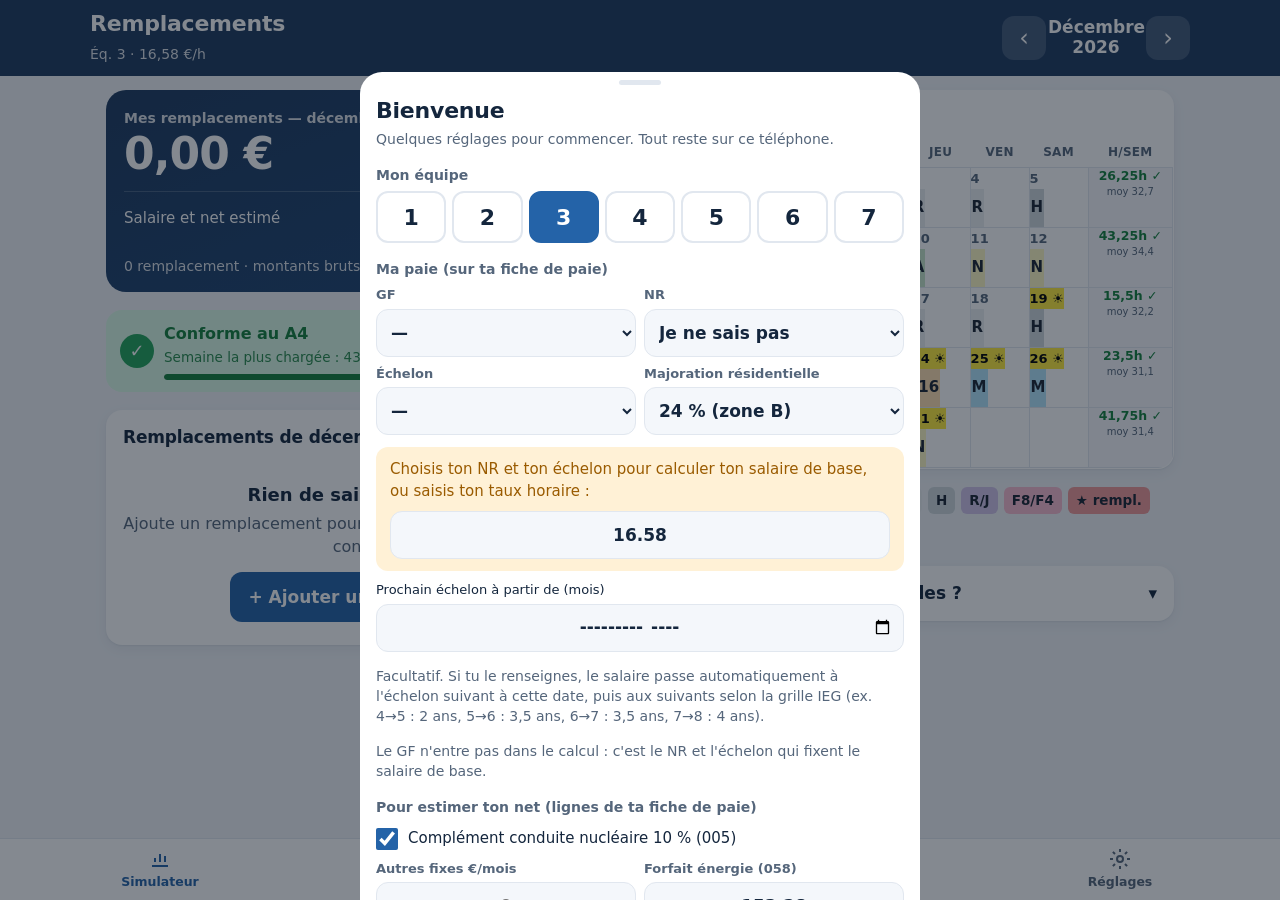
==== commit faae7bc6: "Audit : saisie des montants avec virgule, en-tête sur petits écrans, vacances 2027-2028, légende zon" ====
--- a/index.html
+++ b/index.html
@@ -35,12 +35,13 @@
 .top{position:sticky;top:env(safe-area-inset-top,0px);z-index:5;background:var(--navy);color:var(--onnavy);
   padding-left:max(16px,env(safe-area-inset-left,0px));padding-right:max(16px,env(safe-area-inset-right,0px));padding-block:8px}
 .top .row{display:flex;align-items:center;justify-content:space-between;gap:8px;max-width:1100px;margin:0 auto;min-height:48px}
-.top h1{font-family:var(--f-cond);font-size:22px;font-weight:700;letter-spacing:-.01em;margin:0;white-space:nowrap}
+.top .tt{flex:1 1 auto;min-width:0}.top h1,.top .who{overflow:hidden;text-overflow:ellipsis;max-width:100%}.mnav{flex:0 0 auto}
+.top h1{font-family:var(--f-cond);font-size:clamp(18px,5.6vw,22px);font-weight:700;letter-spacing:-.01em;margin:0;white-space:nowrap}
 .top .who{font-size:14px;opacity:.85;min-height:28px;white-space:nowrap;border:0;background:none;color:inherit;padding:0;text-align:left;display:block}
 .top .who.back{opacity:1;font-weight:700;text-decoration:underline}
 .mnav{display:flex;align-items:center;gap:2px}
-.mnav button.ar{background:rgba(255,255,255,.16);border:0;border-radius:12px;width:44px;height:44px;font-size:24px;color:var(--onnavy);line-height:1}
-.mnav .ml{font-family:var(--f-cond);font-weight:600;min-width:92px;text-align:center;font-size:17px;text-transform:capitalize;line-height:1.15}
+.mnav button.ar{background:rgba(255,255,255,.16);border:0;border-radius:12px;width:44px;height:44px;flex:0 0 44px;font-size:24px;color:var(--onnavy);line-height:1}
+.mnav .ml{font-family:var(--f-cond);font-weight:600;min-width:0;max-width:96px;font-size:clamp(14px,4.3vw,17px)!important;text-align:center;font-size:17px;text-transform:capitalize;line-height:1.15}
 main{max-width:1100px;margin:0 auto;padding-left:max(16px,env(safe-area-inset-left,0px));padding-right:max(16px,env(safe-area-inset-right,0px));
   padding-block:14px calc(150px + env(safe-area-inset-bottom,0px))}
 .tabs{position:fixed;left:0;right:0;bottom:0;z-index:6;background:var(--surface);border-top:1px solid var(--line);display:flex;
@@ -298,7 +299,9 @@
 const VACANCES = [["2025-10-18","2025-11-02","Toussaint 2025"],["2025-12-20","2026-01-04","Noël 2025"],["2026-02-14","2026-03-01","Hiver 2026"],
   ["2026-04-11","2026-04-26","Printemps 2026"],["2026-05-14","2026-05-17","Pont Ascension 2026"],["2026-07-04","2026-08-31","Été 2026"],
   ["2026-10-17","2026-11-01","Toussaint 2026"],["2026-12-19","2027-01-03","Noël 2026"],["2027-02-20","2027-03-07","Hiver 2027"],
-  ["2027-04-17","2027-05-02","Printemps 2027"],["2027-05-06","2027-05-09","Pont Ascension 2027"],["2027-07-03","2027-08-31","Été 2027"]];
+  ["2027-04-17","2027-05-02","Printemps 2027"],["2027-05-06","2027-05-09","Pont Ascension 2027"],["2027-07-03","2027-08-31","Été 2027"],
+  ["2027-10-23","2027-11-07","Toussaint 2027"],["2027-12-18","2028-01-02","Noël 2027"],["2028-02-05","2028-02-20","Hiver 2028"],
+  ["2028-04-08","2028-04-23","Printemps 2028"],["2028-05-25","2028-05-28","Pont Ascension 2028"],["2028-07-05","2028-08-31","Été 2028"]];
 const DEFAULTS = {annee: new Date().getFullYear(), equipe: 3, taux: 16.58, samedi: "Jour de la nuit", gf: "", nr: "", ech: "", zone: "B", snb: 543.18, fixes: 0,
   conduite: 1, energie: 153.28, loyer: 0, pas: 0, penible: 103.15, gratCET: 0,
   repos: 11, jour: 10, sem: 48, moy: 40, hebdo: 35, semO: 44, moyO: 38};
@@ -613,7 +616,7 @@
 const MABR = ["janv.","févr.","mars","avr.","mai","juin","juil.","août","sept.","oct.","nov.","déc."];
 const longDate = n => `${JS[wdN(n)]} ${dayNum(n)} ${MABR[monN(n) - 1]} ${parts(n)[0]}`;
 const FREE = ["R", "H", "R/J"];
-const VERSION = "2026.10.17.1";
+const VERSION = "2026.10.17.2";
 const rkey = (y, m) => `${y}-${String(m).padStart(2, "0")}`;
 const reels = () => st.p.reels || {};
 const rcPay = () => st.p.rcPaye !== false;   // par défaut : RC payés (choix dans Réglages)
@@ -774,7 +777,7 @@
   ["R/J","R/J","Repos ou journée selon le roulement"],["M★","M★","Remplacement saisi (★)"],["C","C","Congé : le quart prévu est retiré"],
   ["RC","RC","Repos compensateur"],["HP","HP","Heure perso"],["AM","AM","Arrêt maladie"],["F8","F8/F4","Formation 8 h / 4 h"]];
 const codesHTML = () => CODES.map(([c, t, d]) => `<span class="chip" style="background:${qcol(c)}">${t}</span><span>${d}</span>`).join("") +
-  `<span class="chip" style="background:var(--vac);color:#000">☀</span><span>Vacances scolaires (zone de ton profil)</span>
+  `<span class="chip" style="background:var(--vac);color:#000">☀</span><span>Vacances scolaires zone B (Normandie)</span>
    <span class="chip" style="background:var(--warn);color:#fff">⚠</span><span>Point A4 à surveiller</span>
    <span class="chip" style="background:var(--bad);color:#fff">✖</span><span>Écart A4 à corriger</span>`;
 function renderYear() {
@@ -795,12 +798,12 @@
     <div class="f"><label for="p-an">Année</label><select id="p-an">${yrs.map(y => `<option ${+p.annee === y ? "selected" : ""}>${y}</option>`).join("")}</select></div>
     <div class="f"><label for="p-rc">Mes repos compensateurs (RC)<small>Payés en heures, ou pris en repos</small></label><select id="p-rc"><option value="1" ${rcPay() ? "selected" : ""}>Payés</option><option value="0" ${rcPay() ? "" : "selected"}>Compensés</option></select></div>
     <div class="f"><label for="p-sa">Note A4 « 2,25 si R = samedi »<small>En attente de la réponse du CE</small></label><select id="p-sa">${["Jour de la nuit","Lendemain"].map(v => `<option ${p.samedi === v ? "selected" : ""}>${v}</option>`).join("")}</select></div>
-    <div class="f"><label for="p-snb">Valeur du SNB (€)<small>Salaire national de base IEG : 543,18 au 1er janvier 2026</small></label><input id="p-snb" type="number" inputmode="decimal" step="0.01" value="${p.snb}"></div>`;
+    <div class="f"><label for="p-snb">Valeur du SNB (€)<small>Salaire national de base IEG : 543,18 au 1er janvier 2026</small></label><input id="p-snb" type="text" inputmode="decimal" autocomplete="off" value="${String(p.snb).replace(".", ",")}"></div>`;
   const S = [["repos","Repos quotidien minimum (h)"],["jour","Durée max de travail par jour (h)"],["sem","Max heures par semaine (dim → sam)"],
     ["moy","Moyenne max sur 12 semaines (h)"],["hebdo","Repos hebdomadaire (24h + 11h)"],["semO","Alerte orange semaine dès (h)"],["moyO","Alerte orange moyenne dès (h)"]];
-  $("form2").innerHTML = S.map(([k, l]) => `<div class="f"><label for="s-${k}">${l}</label><input id="s-${k}" type="number" inputmode="decimal" step="0.25" value="${p[k]}"></div>`).join("") +
+  $("form2").innerHTML = S.map(([k, l]) => `<div class="f"><label for="s-${k}">${l}</label><input id="s-${k}" type="text" inputmode="decimal" autocomplete="off" value="${String(p[k]).replace(".", ",")}"></div>`).join("") +
     `<div class="f"><span class="hint">Valeurs du A4 pointage. Ne les change que si la règle change.</span><button class="btn sm ghost" id="sdef">Valeurs A4</button></div>`;
-  const bind = (id, k, f = Number) => { $(id).onchange = ev => { const v = f(ev.target.value); if (f === Number && !isFinite(v)) return; st.p[k] = v; save(); refresh(); toast("Enregistré"); }; };
+  const bind = (id, k, f = parseEur) => { $(id).onchange = ev => { const v = f(ev.target.value); if (f === parseEur && !isFinite(v)) { toast("Valeur non reconnue"); return; } st.p[k] = v; save(); refresh(); toast("Enregistré"); }; };
   $("p-rc").onchange = ev => { st.p.rcPaye = ev.target.value === "1"; save(); refresh(); toast(st.p.rcPaye ? "RC payés" : "RC compensés en repos"); };
   bind("p-an", "annee"); bind("p-sa", "samedi", String); bind("p-snb", "snb");
   $("pedit").onclick = () => openProfile(false);
@@ -955,27 +958,27 @@
       ${ep.base !== null
         ? `<div class="res">Salaire de base<b>${eur(ep.base)} brut / mois</b>Taux horaire : ${num(ep.taux)} €/h (salaire ÷ 151,67 h)</div>`
         : `<div class="res none">Choisis ton NR et ton échelon pour calculer ton salaire de base, ou saisis ton taux horaire :
-            <input id="q-th" class="sm" type="number" inputmode="decimal" step="0.01" min="0" value="${q.taux}" aria-label="Taux horaire" style="margin-top:8px"></div>`}
+            <input id="q-th" class="sm" type="text" inputmode="decimal" autocomplete="off" step="0.01" min="0" value="${q.taux}" aria-label="Taux horaire" style="margin-top:8px"></div>`}
       <label class="lab2" style="display:block;margin:10px 0 4px;font-size:13px">Prochain échelon à partir de (mois)<input id="q-en2" class="sm" type="month" value="${q.echNext || ""}" min="2025-01" max="2040-12" style="margin-top:4px"></label>
       <p class="hint">Facultatif. Si tu le renseignes, le salaire passe automatiquement à l'échelon suivant à cette date, puis aux suivants selon la grille IEG (ex. 4→5 : 2 ans, 5→6 : 3,5 ans, 6→7 : 3,5 ans, 7→8 : 4 ans).</p>
       <p class="hint">Le GF n'entre pas dans le calcul : c'est le NR et l'échelon qui fixent le salaire de base.</p>
       <div class="lab">Pour estimer ton net (lignes de ta fiche de paie)</div>
       <label class="ck"><input type="checkbox" id="q-cd" ${+q.conduite ? "checked" : ""}> Complément conduite nucléaire 10 % (005)</label>
       <div class="pgrid">
-        <label>Autres fixes €/mois<input id="q-fx" class="sm" type="number" inputmode="decimal" step="0.01" min="0" value="${q.fixes || ""}" placeholder="0"></label>
-        <label>Forfait énergie (058)<input id="q-en" class="sm" type="number" inputmode="decimal" step="0.01" min="0" value="${q.energie}"></label>
-        <label>Loyer retenu (284)<input id="q-ly" class="sm" type="number" inputmode="decimal" step="0.01" min="0" value="${q.loyer || ""}" placeholder="0"></label>
-        <label>Taux impôt (PAS %)<input id="q-pas" class="sm" type="number" inputmode="decimal" step="0.1" min="0" value="${q.pas || ""}" placeholder="0"></label>
+        <label>Autres fixes €/mois<input id="q-fx" class="sm" type="text" inputmode="decimal" autocomplete="off" step="0.01" min="0" value="${q.fixes || ""}" placeholder="0"></label>
+        <label>Forfait énergie (058)<input id="q-en" class="sm" type="text" inputmode="decimal" autocomplete="off" step="0.01" min="0" value="${q.energie}"></label>
+        <label>Loyer retenu (284)<input id="q-ly" class="sm" type="text" inputmode="decimal" autocomplete="off" step="0.01" min="0" value="${q.loyer || ""}" placeholder="0"></label>
+        <label>Taux impôt (PAS %)<input id="q-pas" class="sm" type="text" inputmode="decimal" autocomplete="off" step="0.1" min="0" value="${q.pas || ""}" placeholder="0"></label>
       </div>
       <p class="hint">Autres fixes = total des lignes 031, 20B, 557, 612 et 060. Le forfait énergie est ajouté au brut puis repris sur le net, comme sur ta fiche.</p>
       <div class="lab">Impôt sur le revenu (pour le bilan de l'année)</div>
       <div class="pgrid">
         <label>Parts fiscales<select id="q-parts">${opt("", q.parts, "—")}${[1, 1.5, 2, 2.5, 3, 3.5, 4, 4.5, 5].map(v => opt(v, q.parts, String(v).replace(".", ",") + " part" + (v > 1 ? "s" : ""))).join("")}</select></label>
-        <label>Net imposable conjoint (€/an)<input id="q-conj" class="sm" type="number" inputmode="decimal" step="1" min="0" value="${q.impConj || ""}" placeholder="0"></label>
-        <label>Autres revenus nets (€/an)<input id="q-aut" class="sm" type="number" inputmode="decimal" step="1" min="0" value="${q.impAutres || ""}" placeholder="0"></label>
-        <label>Charges déductibles (€/an)<input id="q-chg" class="sm" type="number" inputmode="decimal" step="1" min="0" value="${q.impCharges || ""}" placeholder="0"></label>
-        <label>Réductions / crédits d'impôt (€/an)<input id="q-cred" class="sm" type="number" inputmode="decimal" step="1" min="0" value="${q.impCredits || ""}" placeholder="0"></label>
-        <label>Cumul net imposable de ma dernière fiche (€)<input id="q-cum" class="sm" type="number" inputmode="decimal" step="0.01" min="0" value="${q.impCumul || ""}" placeholder="facultatif"></label>
+        <label>Net imposable conjoint (€/an)<input id="q-conj" class="sm" type="text" inputmode="decimal" autocomplete="off" step="1" min="0" value="${q.impConj || ""}" placeholder="0"></label>
+        <label>Autres revenus nets (€/an)<input id="q-aut" class="sm" type="text" inputmode="decimal" autocomplete="off" step="1" min="0" value="${q.impAutres || ""}" placeholder="0"></label>
+        <label>Charges déductibles (€/an)<input id="q-chg" class="sm" type="text" inputmode="decimal" autocomplete="off" step="1" min="0" value="${q.impCharges || ""}" placeholder="0"></label>
+        <label>Réductions / crédits d'impôt (€/an)<input id="q-cred" class="sm" type="text" inputmode="decimal" autocomplete="off" step="1" min="0" value="${q.impCredits || ""}" placeholder="0"></label>
+        <label>Cumul net imposable de ma dernière fiche (€)<input id="q-cum" class="sm" type="text" inputmode="decimal" autocomplete="off" step="0.01" min="0" value="${q.impCumul || ""}" placeholder="facultatif"></label>
         <label>… arrêté à la paie de<select id="q-cumm">${opt("", q.impCumulMois, "—")}${MOIS.map((n, i) => opt(i + 1, q.impCumulMois, n)).join("")}</select></label>
       </div>
       <p class="hint">Parts : couple 2, +0,5 par enfant (le 3e compte 1). Conjoint : son « revenu net imposable » annuel. Charges : pensions versées, dons, etc. Crédits : garde d'enfant, emploi à domicile… Le cumul se lit en bas de ta fiche de paie (« Revenu net imposable », colonne annuelle).</p>
@@ -1001,9 +1004,9 @@
     $("q-ly").oninput = ev => { q.loyer = ev.target.value; };
     $("q-pas").oninput = ev => { q.pas = ev.target.value; };
     const fin = demo => {
-      const th = parseFloat(q.taux), fx = parseFloat(q.fixes);
-      Object.assign(st.p, {equipe: q.equipe, gf: q.gf, nr: q.nr, ech: q.ech, echNext: q.echNext || "", parts: q.parts || "", impConj: Math.max(0, parseFloat(q.impConj) || 0), impAutres: Math.max(0, parseFloat(q.impAutres) || 0), impCharges: Math.max(0, parseFloat(q.impCharges) || 0), impCredits: Math.max(0, parseFloat(q.impCredits) || 0), impCumul: Math.max(0, parseFloat(q.impCumul) || 0), impCumulMois: q.impCumulMois || "", zone: q.zone, fixes: isFinite(fx) && fx > 0 ? fx : 0,
-        conduite: q.conduite, gratCET: q.gratCET, energie: Math.max(0, parseFloat(q.energie) || 0), loyer: Math.max(0, parseFloat(q.loyer) || 0), pas: Math.max(0, parseFloat(q.pas) || 0)});
+      const th = parseEur(q.taux), fx = parseEur(q.fixes);
+      Object.assign(st.p, {equipe: q.equipe, gf: q.gf, nr: q.nr, ech: q.ech, echNext: q.echNext || "", parts: q.parts || "", impConj: Math.max(0, parseEur(q.impConj) || 0), impAutres: Math.max(0, parseEur(q.impAutres) || 0), impCharges: Math.max(0, parseEur(q.impCharges) || 0), impCredits: Math.max(0, parseEur(q.impCredits) || 0), impCumul: Math.max(0, parseEur(q.impCumul) || 0), impCumulMois: q.impCumulMois || "", zone: q.zone, fixes: isFinite(fx) && fx > 0 ? fx : 0,
+        conduite: q.conduite, gratCET: q.gratCET, energie: Math.max(0, parseEur(q.energie) || 0), loyer: Math.max(0, parseEur(q.loyer) || 0), pas: Math.max(0, parseEur(q.pas) || 0)});
       if (isFinite(th) && th > 0) st.p.taux = th;
       st.ready = true; recompute(); if (demo) loadDemo(); save(); closeLayer(); refresh(); if (!first) toast("Profil enregistré");
     };
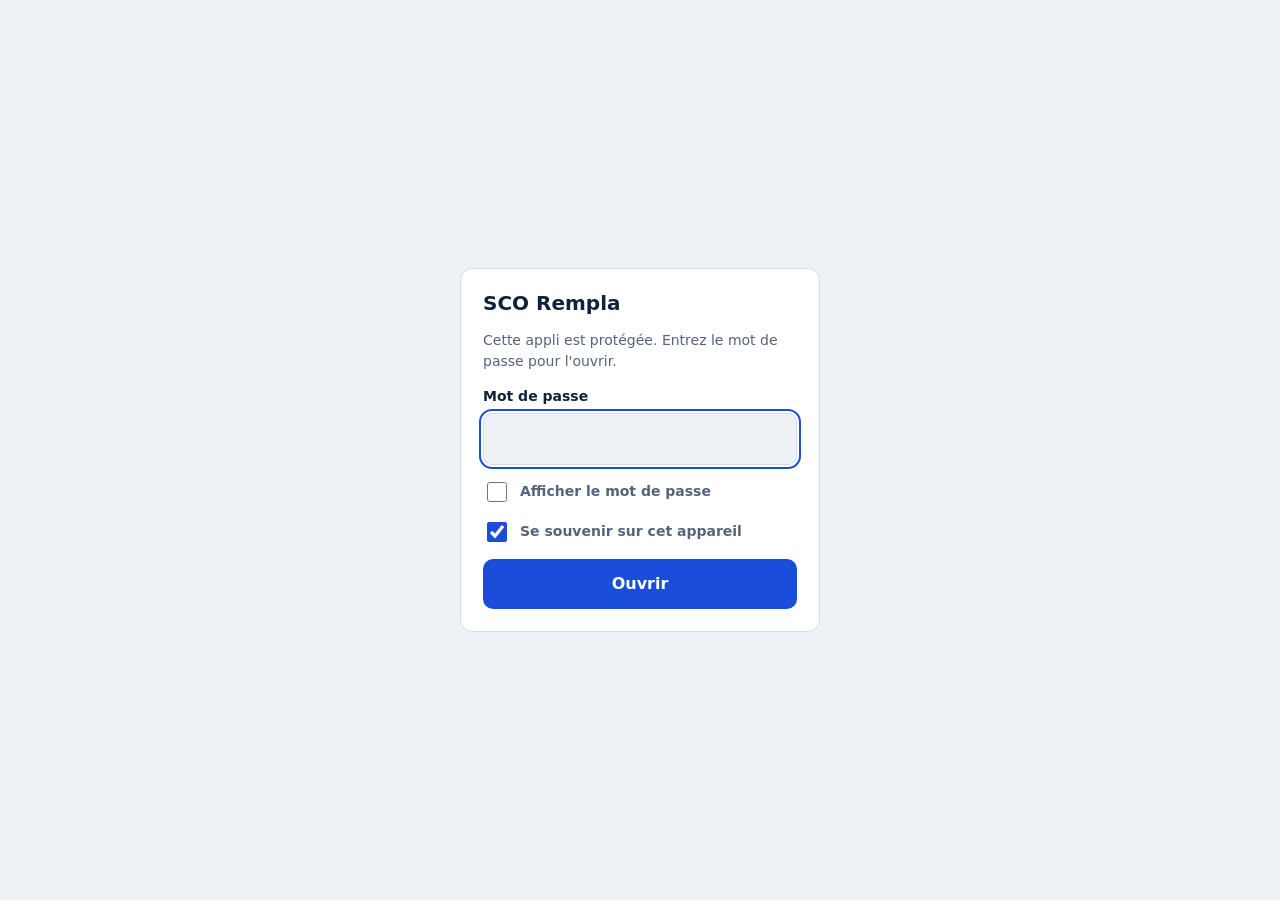
==== commit bb340052: "Protection par mot de passe des deux applis Le contenu de SCO Rempla et de l'optimiseur est chiffré " ====
--- a/index.html
+++ b/index.html
@@ -1,1129 +1,90 @@
-<!doctype html><html lang="fr"><head><meta charset="utf-8"><meta name="viewport" content="width=device-width,initial-scale=1,viewport-fit=cover"><title>Simulateur Remplacement</title>
-<meta name="claude:viewport-fit-sides" content="cover">
+<!doctype html>
+<html lang="fr">
+<head>
+<meta charset="utf-8">
+<meta name="viewport" content="width=device-width,initial-scale=1,viewport-fit=cover">
+<title>SCO Rempla</title>
+<meta name="robots" content="noindex">
 <meta name="apple-mobile-web-app-capable" content="yes">
 <meta name="mobile-web-app-capable" content="yes">
 <meta name="apple-mobile-web-app-title" content="SCO Rempla">
 <meta name="apple-mobile-web-app-status-bar-style" content="default">
 <link rel="apple-touch-icon" href="apple-touch-icon.png?v=2">
 <link rel="icon" href="apple-touch-icon.png?v=2">
-<style>:root{padding-top:env(safe-area-inset-top,0px)}body{margin:0}[hidden]{display:none!important}
+<style>
+:root{--bg:#EEF1F6;--surface:#FFFFFF;--ink:#11203B;--muted:#56637C;--line:#D5DBE6;--accent:#1B4DDB;--accent-ink:#FFFFFF;--bad:#B42318;--bad-bg:#FCE9E7}
+@media (prefers-color-scheme: dark){:root{--bg:#0C1322;--surface:#142038;--ink:#E7ECF7;--muted:#9AA7C1;--line:#26334F;--accent:#7FA3FF;--accent-ink:#0C1322;--bad:#FF8F86;--bad-bg:#3D1C1A;color-scheme:dark}}
+*{box-sizing:border-box}
+html,body{height:100%}
+body{margin:0;background:var(--bg);color:var(--ink);font:16px/1.5 system-ui,-apple-system,"Segoe UI",sans-serif;display:flex;align-items:center;justify-content:center;
+  padding-block:max(24px,env(safe-area-inset-top,0px)) max(24px,env(safe-area-inset-bottom,0px));padding-left:max(16px,env(safe-area-inset-left,0px));padding-right:max(16px,env(safe-area-inset-right,0px))}
+form{width:100%;max-width:360px;background:var(--surface);border:1px solid var(--line);border-radius:12px;padding:22px;display:flex;flex-direction:column;gap:14px}
+h1{margin:0;font-size:20px;line-height:1.25}
+p{margin:0;color:var(--muted);font-size:14px}
+label{font-weight:600;font-size:14px}
+input[type=password],input[type=text]{width:100%;font:inherit;font-size:17px;color:var(--ink);background:var(--bg);border:1px solid var(--line);border-radius:9px;padding:12px}
+.row{display:flex;gap:10px;align-items:center;font-size:14px;color:var(--muted)}
+.row input{width:20px;height:20px;accent-color:var(--accent)}
+button{font:inherit;font-weight:600;border:0;border-radius:10px;padding:13px;background:var(--accent);color:var(--accent-ink);cursor:pointer}
+button:disabled{opacity:.6}
+.err{background:var(--bad-bg);color:var(--bad);border-radius:8px;padding:9px 11px;font-size:14px}
+:focus-visible{outline:2px solid var(--accent);outline-offset:2px}
+</style>
+</head>
+<body>
+<form id="f" autocomplete="on" hidden>
+  <h1>SCO Rempla</h1>
+  <p>Cette appli est protégée. Entrez le mot de passe pour l'ouvrir.</p>
+  <div style="display:flex;flex-direction:column;gap:6px">
+    <label for="pw">Mot de passe</label>
+    <input id="pw" type="password" autocomplete="current-password" autocapitalize="off" autocorrect="off" spellcheck="false" required>
+  </div>
+  <label class="row" for="show"><input id="show" type="checkbox"> Afficher le mot de passe</label>
+  <label class="row" for="rem"><input id="rem" type="checkbox" checked> Se souvenir sur cet appareil</label>
+  <div class="err" id="err" hidden>Mot de passe incorrect. Vérifiez les majuscules et les caractères spéciaux.</div>
+  <button id="go" type="submit">Ouvrir</button>
+</form>
+<script>
+(function () {
+  var D = {"id":"rempla","iter":600000,"salt":"v9IpcicP/4jj0IKHHXj8PA==","iv":"xKOExd9xI8jrTp2l","ct":"QrgMIzlBxKgL0HUhUcAzZFa9b02VOWeasEMMuCcN6Qd1R4GFl/xjojKugcTaGh6Mk0EFgCLdGqKyq3hZ69lHGLvBcFX1+1f0duJrPLm4OSSvdWqTdndVT+ulhPqBu6g8oIAsLIZT+4z/[base64]/3XL//XxTMaiOBKq2ceIcfNrBHE6EqluXVP+HdHswQBYC2Az7kBQRZTJFTBLd+5uIbqGgNOJQGKDpPGoEsbhGd6tyHayPkpcZTZaPg+0wAmNn0Bp8uRI1uGrpWjiB/YeOek1WbekGTG/WJctAdtDbyg/2XlKi4TJoYWZwqT/QPdfNeZ17vKes+MSI6tOzbC+s0g1a8H773SZe6PSIwfjZiDe0tvmxWdTLGzZ543IhtJWWn4cf9/lAZaLaOKzFPrQ26dPr/9Gzg3dA2CeLDK8v4lUr1j9SrJsLBLmatYWc60yvEOGcjjrMQkT/[base64]/c+SE6q3abALMrE8/FE/9DJCPOjw8IZRZBNWOcDYll5S+stlSU7XMpfm3sEwxq8vHLLGNphYo4QsLl7/nl9S+Q0y5jeYOPe+XDicXHEytE2Wri+x5pWx98oMZROeOqcpS4GTBd8fIosfZGtGOIggWXPVWf7qpvidRqfnuwuJ60n5tcC9dbBnlrAOmlyMi//DDaPOI8SB8nQsLpB/DJBgW4jVJg9dJAek3Qka4HQ6aNtUIBKIbHQ5+YifQGiU73A7XtgvZgjL/utuxKW9mDzTR7RLxVEBUj6oWCQ04tQ4Wo29v4V3cP5xI2I7Oq9I3YWDeEgb0ApD8pqB1O/[base64]/xGcCN07WMzjQZ3AAA2EJ7z8j2xBK211Tomcxom/FTOkUS3TuwH7C9DVKWBmyPwSDKjW5jDyohjBUaZotkH/NqtVHh3cPJPgO6IaeBuh2GtIf6aTf0ONUroGy1TiK5sB9e10WZD/Sub4rE1Gj9nwYjrgNx4vPtX2WcVk9LrcxuHDFE4R6cpAhyHzn6Wb0vyEbWm9D38I+1Z6v4eCxRDs3JlzcgfDbh/S7y/1+GFZnX9nmlJdVIsFNZOTHR46AWq0Vu/qSsu2SAopit37txB3Jxmx3hO3DhgJSJLjuO8wwwvG+yyupNQWUQ8gxQfW0vy9JURpOGn2aUyCGNnUzf5zC0XPd05JGkFtWRH27/jKqPyA4ClKsqFdOTP7p3jOCShgq00AaHR/yUEYrpcEo9vq43D1MDXvdifjIhiElQDdda9BfPpLwYhHQd5xXqNXMntahOEUA+wuM1LvpX3vkylnJ9QWA18jWr/A2EYaF6maABEOuKmBaefGNzWqhyc38SMT4lNtBlsXDJX3eqNZsIprMHNcA06o5PcBRd8hxQCqZ8mX72Wqs+XaMibtV2mpyAXcXUhHeOx0+BbsAcgfxsW2/bUg2Z8jcF4icsDoWU0hgOZY4yXfaNFV8ucH5j++Sk2qlORezTg99iNS63wBXEhXWWUFH0ZuMEXEG5FMnK8QTwF1VihzsIZ667hK9lFz0s0cR8TmDe6LBAmwQbAO4uCrT/a9FHbWl2nqscDlYYFYnu745U4QbJN3648SZ3jCvO2Cw0jAfHn/eIuT2HYWdQs3vVdnjTHHvp22CNBRybabBBBl0xYF7CoAeZLO1QNmk4y+x9ZE3IA/Rhi+zcPHmys93z7c52S6yKe544UyWM3XnlPXjFNIXZFJ6/4dUTIXxHS4cBqomuoUCWEA8vOf/rqfqHRAeVam7kvgVwXpH0Y+r2fx5zRlDIUArZESQxdVhoK0HqIBTtBZh+R94GSYv9EJcS41qYxh291bAhUuPxLMPLdW6+e/[base64]/RuwiW0OgbXV+BMY5Vtd25hVVdfWOm6bNWUaprUET/h9iUVqUHKd2zc2ah7frFkStKplwIkpSUQkgPSnEEGZmJbUm2HxzS5xOxRloM+UgjbhtCMH21hWJaREwBHaOZ++bQBRS6I0AOcJ0QDlppxAAiMZdXqE9/o7Q3KzzSAFaYhMQ1rKwSXbsLTSc/hbT0jpyLod10pBqeTe8wpJwmzcthkcqz+LsU0XxUum1cRlsbxf4hXni2iFjsftVh6Hd8lrI+BPUGfBhSDvMP6FmqT7oA6FMnnPqw9ckvh7WgDyd6PV+lDq226a4UtPQzultmOfGm1NKzaGLutPYeUerOqfX/vHiuH/nUqB7kpkhrR7x7ShBc9IzVioQvbqHyPPw5mqHvv1VFThqcvqyk27LiJ03cfRL4bviuxmq/OyyCBSJwPrxITok+TfWi/m5p37YLd6dgDc+7kTK7mIBf558rkd3y1HdKN+L8wrp/j0D2eHRhVOgHGEKmn7H/up/VthQi4wVTKD9QVsckv6dor566JrmXEZTxcjc3btHa0mYr9Z874QpN/ZM6BJbXJ3oNQrJHMGMkQ33BBjbCyMbsSIYS14oudgJgQy4yjzr6jsioctbEoEA8iOJWHQ5c3c+XnswO3zaeEit7h+3QDHs5XOBEK0TIEkuH/JekbKIjKHXq10GEzriM/6sLBs/rqW1BYC75mRKF6dhhHpY7fYRi5cKcQReXiIYIs8gRgFkx8T8XvO2RvZwsf2L/72UlNjCMug7l6nH0R//LZUWQJ6j98bGX1r3cus2ZjoY/DhUfDwqOScEtAXQUlZreXi75fvfqocgtqWqcUBMZmUqHGxuVREjp+WwYbJK3iDygKYrII7YnCBqiZwTm77v7yxyJ/[base64]/cQyt56bNxp5YrLpF6ZsbcoD1MgG/4hMe/1DtVboYckoDJMMja8B10O9+d51gyKMIIcZ+K/9vpaPwqXtT8Fpoc8IKJ+LMsJScBTKl+G6VKMTClmTFnmvp83Di3ywagWGXbRDoJKVNL+ztdWZqGRGJSg7xHts8AjzJPnGnx9tXE+xpofeAh+xEg9u8aKLof/YgXc2KKywG/So+8nEiUvXowp4i+aDcwO2fTPzNCfTBxqLBzGx8oXGQNbAzJIBNfogMDQ+2W0e6KVWnwbjuSOv3lnRbtwXYGUTg5uB3jyukqUIb6eoU6EQuaTWvoA9qq4y6FPAhMa1dYvPdmZqViAqhJsFiBeH2wuBD1SjOgxBQzd/r5xC6Ndo4QoH2Uh79v0NWmzJpBGUlAJRJ9got9ufu/Lf33VhUJNPCAluFEGpLXdV5dItyKs2/bKuIkjdvFSGEuZjmIaXxT7c0a4h53YL483t50+nYFcy6p7uCu4tZRtTu1QH5nAgoFlNLSPdpEqmvXebBKZLPfuAA9Pi7ZhSy6nscVtIBzAxPuuUL+wnJvDEBYvVNh/jGaqx5UupTdh/CsEUXTzZOOBcU/9ESP7bgZjR+iYY9tn73xwkvxl9aciX3tGPflky98l6KlcwgBUZ3/UIgyyOqTnA5dAC+SwqI2tLmij9Jgw34KnqMFkld9BpSH6a6b+l9jQEZQ1AgrKnYwW8Vd5+GuRFTeKxPDOARjqpi0VaMj7IVv0LB7NrtdH0gq/nGU754uJf9pXL2Uk9jKS+D56DfTjEJ2xd5Y6RCj7HN4uvTh413dn4YSRkN4TPQHcDzkhqpgJ3WduO/c8Qe7CNkX3Umvl/o9MQJ6MtBHTfQpqXPmh2eHtp4bxSThz0uejHoHbUou10j+wiVfpe+ab+lX0TwOWzdEDtIMEe81w/+OCKA1TjjnXcOdhWoYVtwbbe7ILce5MrIRlBWuNPUNIilQ7Mn+YGObDwsxnVX28+qzxPA5iZ1ng5lvHHMIQ4ru/5nDNEa+zt6e/qHRwnGsLb5OQMxpdwGHroF9VrOvpnSVM6yBGYx3+6ErfFkAtxgt9YiEMYmTUWSg8xgr7u5D5cNPMV+Unip44UywIHIOW1jdTdlRaTUqkP5c0u/Ijgx2bgwq02WhDb2uwpVWNFac48puup1GfUdJh0GNVP+0MmACRyGrdDj9d6g/wraxEnD1C89WGgNS9y0w6HnbsV9CrX/ETzbe8pulXBvAIV5Nl20VLUwJGlbRhCHcOUq/Q1efQLYieQaJG9fu983p+N3VWCSj74clQ2Y+1pV+OpEXm8wQfED5pmEzS4+yUhjzk42BB4IK0ZRsRp55fZYM/h6EKVzAlhX4l6KHxMC3wdFCYmY816N3nPa2UJlk5BmLCNnHnhMe9491weqJspIerxVFbmX3XHKjj7MvINtpIa8a6ptBTUgFrH93FpcFkYkUE7eO3tcPKMKAUmYbDDb/N3ytfSQRZs5oEhiE+JUcRQ6HZSYUxzjqvZMN3WEQzvyMv6SrDOs9oESutHKzBqciDNT/7KwpWIeYv3Ns3TyxbNJuoDDtCN0ZGde5axDzDORzoPtfsNc+lN6wvUwfCE5uByFWSQoti/xfJ722wmncQBHdPUK/Zq8a2Cc4EqW8W/Lzdm9ls5fTERDsEre/WgMOhFlHrb73kCrpsJ9226ZZ+WrBxmRZ2g0gLIJJ5PMFYy0vjbKpBCafM2VSIVwl2mkzwO9382BxbPRs2Qda2R4i0Hk5jl7hXIbFWmb7Gk2qlFYbNEtpjPkVGDB25wsYGnZsEbXaToz+vMWosIBW+FbYnVaWiBOLzd7c4ZeFUbMgQe2CmdooV/GxoFCWrJzkVTTdZ9ii7eT96zj0A8d65aQBsRctuth71bap7LXH7rDm6yN5rQYGTxCUcA+P7gi1PeivpskzzkZeKg04L2kGc81Q6WMliPTIVqlL2pMJ2CYE6DiCeyCSKBI7gjSPp/fOyhe7k+n8u5ihoBuNRH2cUcKpy/qaX9KUeonIcsYbq7TKoTFifDZnybOvXuso+uVWGb5qmnuMdytL+B6ZXpgEoRxKHyRzyxJPZCIxUCs6WjTEl0CZWuOvIjaW2YtTD7l4J5uyCwPlc/8lNIcnRWYFNaSjLsriUbDPi5lP96DCJRIzO9vM/u3vK+JjKW+nYvOZaVy4twRylMuFBmTh3DxbEYd/fJAyUNBaRDqz4j9faxXZBCGdouTNtLjx+NAWmJ7VbOOCWNWZKjZ49v9/63QkYDMEIm2iBU09EasoR3eNAn5ccVvHof1X29za2uDlL/2rMhjMt1ii+GrmU4BYyDOnE7Gj6fYVfVcP8n9p88YMXjc/ohVeA+xth/CES27YtjlU6SMtfJowe2Ig/IYYpEaQHzRoThwyphFyzBPLWMsqtoSWNLHmiIRMarqGgnpgld6f6TYnEUDwTkSjEoGmJN5GjKUnmGMwbfvzzy1HVwgkRbRl/j7Uge1nbLJbqoo0L6YLYD2o8xrHh7eoFuckCFjdzcR9/[base64]/WgTau8IlW/Mnxvl93d3zdZgD6p+MKegK7c8/3lIroR8qAktjs6ltn8YZlMer836iqwJVRf8ydPOBa5++YRKhsL/pgd3HJOXTLxqOAFL9RK1uNOXDnBCdy4R0qePYLsSm+6va+O0WZWO4WcCTl/WmF6qWvnk7qPdAGs+S/1Ycj2WN5BMQoODoHzrd+f+83XRu8n7n0B6rgm3cGEkAeIRnEMGWSg8NRXsz2nQ1pV4eEpOgZoi5+lE1ZXROezYAtVfTFMV/zNxiNsORDI/h1KDMSUJ/HtXZbVbPV3KNG9q1S39cMSYJLM3auQ/ut2d6Z6EyX4Gw/maRRLgKLg0ZucAQZaZN4LvSP/yzf+G4jaBNXfIx3dBz48DV9PQYuDKl/pMu6T87NJr5eSTinCuYmG4RHrqyusijTDA7iiFxcZl3mca93PAQ7uIz1RV452urwMsprUeX7G9zXzZlyPcNUCplf7U94ADzV9Fm6ITPFYv/s7niZnhJ9b9mVKnPI75DvJVSFd5r+9gy5F50/tIquC2jYxZfuuwrJ55++wnY2Z3/pzOu8dyLLn8lx4WMb8VJ9rGbSH8ByJ3t1RlzhKW/bWgU3FZzoTFYov+os6N5Vl6qwTTTus+5puzzgfBMFNqPOF+JfWvBVIqSP8Jp+jPkK128vTPQ3ckv2hjF6qRGfj+JC68QcLYbLnv4vzkBOmSzTw7ffMeMQIqC7kHwD2oE8DZ8RIA2FsePMXnxC9M+Zxg4+cGnwtavwM9aPYt47QuV4MumRsMikbCJI/8V6cqSVnGO7NydnwyxeoJDtX3XUScMEwf/oyfRz3GVY4+65HUaFTjO0PxCDCq4f3TitbZ3NBkXk1zt7VfiGYBzYcz8NXOVCFTN1N+XU4L8DwJXJj5R/tuQWLZX+iBUw59xulFhscpgtKistWUYLEY3iOMm17kpdpupT8yvpUDta8N4GagoRDUpicj4LTF6oGBzNcol6HHLuFKkZfLFt7rXxth8nbMlj2Pyb2WiKSNY54Pkm9vd77hE/WDaFGjb63RZrFvZUNS/i4Qg2SJyceQVLdQ4cLb6c/[base64]/nf5vsmnmddRuW5GWOlbH+MWbZoNM5t8GUyd5NqbxaX1qi4cWZPbwdy0h40qwbzc62cCVr3Efy045nrWUWNzE3vgTTg9j7JINn7a6wRp+h7c3lHeJe4jLDXrUTkqpoQmm37LKDRT2YPIz4K6iEU+4jCC7YElvv/7npY5MsZjF6iig1eHs9TgG0tXO+B2Xm+kO3qYv4qR/nx9IYRpTjTKF07SSAfL1XmI0QbH0jg60ZRVR/Of5BF9taSDuLBHs0B+HTdoFZnHmVUY5SVxt/ABxNzbRay7G6ctqOoPQ0bmoBdjW+sS6mdxEZC3n34Q81tM/rlOQ5R7rkqkMFsxIBVBF5VFITp04aszg7P8ZFOaQFoK2EdPX58FK0hDVIqwI/EeyIE9WZoVB1S4acdIs1RrpNIhKUGoDTPdz70Qb1Es35ykwOufJAzn+BiYaRzVcV32hk4drBaQItHjSW73GEhQvuzH+8/ASOBb598p3O90OttKdB+jEuX29g4O2FIEwf+I4oP9uJGU3Q3VS8Zt2TVrd1U+X1V9UBaDZdt53PgqO12aw+unXF3iYqI7WZnOh2ihjp9Y1l6UNyrgodVEsZHMvOW3+t+bwJPoSPPrHRjm1qG5+IhnFb8J/uPDxYspIJUrRy2Dg5ZzLoBB7tHkzvfIIEED8hDdAqZHk+g5Tja5ZXWPEh2FnbbtC5CUqdQYa+qxtBR9KdeTM3QjhrkupW4UlGc/[base64]/Psc01j8anZJ6zm8CD5yDEa5dis2lug94yj2KBW12Xp3r3xf/99e+pFUBHUUXq/8PMujOpb/[base64]/ToYUq003Ud93MnLNcO0Kh95OVkrVSreuDnrOz+SU48usHdjhUQhg3PllTZtbcUdcgqzYAY4m4SlKh0AqP/iAEm/GRRYJWIM0+qb2bmRp1JaqelI1x+hsKEglqIYjNeojZ+xcwrJMlmjGgsSmD9DJR9UAUZWEREyyUs32jHy72q4EJWp5bQAe9TANIzBOXZ+L5vRkuieC/0AYTMoVLQfliNrXhcxftOcnEQofZVKu/tYc1/aea9kvJvnoLcjgjdOGveS+mPTJORxyTJkxmh4ztqIb9f6kUSym0HKYqAC+vG1gJFtr280XZNONpF5IFLtKefjVk2w3dSCIRG/Ats20fYNQqFzFImc0Excw3upMHoIi/EJL4dGplPm1j517DbzT+xl4r1YZ+G7WSKMCn+CUlrn0WzZN/[base64]/Tkh54XIFvdJKm9VbnBMi7RzBKCS4gMstiyVcHFtXCr6OR56KDYj61ULpGffQccJ8lteT+eE+ZpzFSR7ZBorr5SEtffh45fFgce0CpqqoKc7NtCaMzW4d+gDo4cCP8Kl2KR2m7pBgtXJAam/ijM6Jg6oUH/mhfke3NnWq6qLD38jkQ/KGVS8kCiAfBGmQgRMVdLxMQl7IEYXN2phxFeqRlMkUMlFmx0Oz6/92zzT/47FxtKj1o8FFmjK8dSSKTGL5CRYmUaOj9yNE4TqzXo52MaWBLRvBmY1RaSUyy/LrftE65v9itU62unVoOICKYAdfY93wmhRsAwp+CyZDljb7G5WH8pZNTqZD1+1ylgOA35lrCcJyuQcre65CkpBjda9bNGAgdwEcMgIJKaGms1hSIYHpre/u1iIKmNEkFa844+z2nS2G6zsgH4xkYCA5Q/FBgIbKRmRJMZn6j460TO7ql9ySsIvrTXRVALtlnHbeVDbzWthuP29t2pkTjbe6X3sjtRgMs1uO+uqkBr4gwxuFsgwGYsON4eNt3pSEnV0tUyLW7NLGOHqFBIdekchq9muQrFbcADCoDrvZRSmO3itOaFeCu4W+L18ci/ZviGswpknIM9koNYj12ow9ewC0TwPxfg9XjQq4d/hKKLeVY/bBmhq+F/0zoxFBjauGbWWyIUMhP54uuCNzM/930gZD/4WuX1/5r79C4fUiqJvf0rKdp/5kFxWbS5ny/uC7DP5Be471K8cSxB04p1zHIBer4D5ke0tIyNeZJFsdVy32lMkzgXbzAWBbPoqAmqRqY+qNrYMyWzq5A2OPgz9MjnEOM9V8DBHuGooJM0VvyIMF7YcbYUodZi87sx5ozxAjSiw3GZgqFCwysVS+uM0Ml6KvMPW5p3kGzqARXacV2awK85HlmeAmuGbTq3xA/QaKCAN0GPk1NOOunKLm4ieB/egn/hYY18PaYYPoCl/03N0y1qgGryHcUFlzbPsx+xMsZYqvrg5brcjUplG8bmahTKW3VZ/VznFQdzjAmqHKsaMJWPPGn2caAFPQ5WCfRNrfYbTKfYCRmWW0Ak5Dx61BTgVbQBl4Fy/9PAsv0iYNm2Xi+mUll0i14JuyIkcQ+e2R9GRAthY73Omd0X894jHQdjHm2U9P20RZABkBVGt354A7cUUaj5VqGVKcWw0Pn/BI1aVWbgPxvuImj9x1tnpEJMOBiKh8DX86qnYVlXkwaN2/SaUo4tPPzMBu4e5eCqxVHmLqXjB7otjhgBeXyRFNpcZTjCT4LprvSGLMXF0pCappdqtgHZI/oPRwhHLTrUfWEiJxT8arXofmbAX3O7TemX4k6K5K+tE1CK7oqFZanUbE9FWH8FUOwaXEr96zgEwgWhodkmce79ZjOubd5/G+iQnrwtOtOsuqxOEeK/iSrV0wYgWmDSufGd2ACUND8xqAm8tMSw81CFyd6XZ/YebXtFOSZInD1Txa565Pl8rnSTH0zIVf0m9BZJo9QjN6dYe+1H0B2MNiNPMyF349bM5vlOGpTWetIqTfwcKSPVE637cZkX3yXfi3O64Im3fTO1vZra+7vmKuOat5tpggNOGdiRvQfLgTRVeiqFz5IHBiRKqa6E1VeYV4Ig2PoVzU9Nbi/T+07G+3q0cnVK3ztbD2ceZPn9Sxc2QpXvYrq2EnXyhuXicF+qVBfv/VI7fmYNOHaw5SDA++/lfjxK9oPP8euIegXJ0V45CSqdCE7FkahEvJtKwpvpmz5rTFQP2FJmbUOiMEkhDM+4aE+udQfWacvwnjbaCu2/vPYljwSoM780iGTgfHz88WsmL8OyLnv+a5K0F25CFNjQAosYeFLkEzZ9WRgqVZ0RrWoRr8hgAR3vxYZeM1GqviM4Ee4DOYa+mJIQZggr0bJTQLwrtiWvzfBR5dCEDxM/66vEzeao5JhlIoG4R2NvN5QDzqOpjU102wLIdoMVYU2DgTZTwJCrnmkD4e/y2FEKjsGXRKsiP+PukPVSgUaRZ5o3nond2TFTJDOKvatdZ4m3SyQFmE2luVxAuMRncOKfcYSXFy115gjLwuaq0oPM5sBOlxgj/ZarSdaP+B1KB8W+mLVzz5KXEI7ZGfCvicDSDZPGnflMmFSpHqjorDCOAwXg3EMCVlotgZZYfknk17wxN9PCRKzGBcynuCnj6lCDBJ/a2TapWSle+5EZ+4SlnK10rM8bUEiERpuI32pDMa3LAc/D+KbcWb6M6YTNzv8YXuwCLRR+Ff8Upo8jwIJ0PSX+FArd333bcDcyKR8PhvEXNUNOtbnyqdy/z5bBUBhc3NiOJdhNsvmFG8+5cGtmMuBVRay0Ztl0gj+hk1S2mf/m1yawTNHIiVeNi+a8yrzXtGfaK7rMlQUSt9Q+MCY0LxYnh1rU2ZUJfd73YyTCYqvJkZUbGx2z8DaylRJGu9McjdFq9VgDtdW3CkV95Qrsk3k/cstYDlFCqRdKG9bZRD5ZH1nyjJWIHJMkPvUGlFOvjMpsPWhyD0mFyxkBZbKDEvwvrLMQcEoLz/KwGxu+nP1xUUFlytASaeOUAXNtC1OH8JLOUEHrU1U3J+764RukAS4ygsozpNgaAgJMB85i1K+pm0jPLX/j+YwqUkw8BVztj0ZlF5KBn9q2Dt6jjc5+eB9qKwyYDwMGCFPN18tnM2GDzV/5LDuXYIAEtX4pz8dppQYOP+KjLlZggJJkzC2SqNNyUnwxYzeoZ+10AGyuK1FB2i6kOMV+UDWhJEG976Og4YRgUmh0pCB5TGQDGQkaHy08bQNOyNEOxmw/ZF6IrVFTYAg0vb2UtNlCdNyYIsIDGsloS3qbo7YBexLyK6GVWnixgYXmkFvaJYoJLusSa3zl/HbwkpwbxgsYl/WchXX0Z/y+BsR04cvHlvDFnPxDPq5LpyWP4b72lHRaqOzNEzUjvWdKyREVESQbI62I3kNXg+e10p8q0EgcevujHeAGH5kJh0AI/pCoX8eHE38K6M22vhx3xZn4wf3mWpSPSVwk6JAGsVsCqXgLwLy8MzG5sSriKV2Gh62OC+hmOL9yeO1KQUX798zd/SidjbHCzG/9d/3FEc8du2O8rCC8Vro+Ig+wt/SFW2arhtpY7xPzASuUS3HfWU2Zmv5L/5r0n1Fr4jGYrZXV0JpUQKnMyaBFN1749p9Awio11QcJXELFHLVvSeXfcM9JdO15I2znpwi5pO5ZP9Xm+eDfWDlryU7ZL5BU7O/Iu0x4K36swtaMV+r49U/SXCSRZ7cN0QqAWtpPAKQlZeIHaKrCFBshLpH9wIj22IaPfmu3vaggrJHJAPWOpv08R46ydOT3FxDul58bStW/h/CZX9J+W64UhndnO1x94zKj4RNgt2KA48BNnZg2/EqsTGgBV5kSnwzzl71aT0qFjMHYY+LUsFClpdmvc0QhPzKQn/ddfU7c3oDU7a5rZXBvM42GzBKd6yKThFHjj14maIdw7S+24uC9hyZbWY1B39tlMdcr7054fDY4Uy/NIl96gVH0E8123egXKqMDUvUGTLvkDbyC0NesBMeEgLgF3KIHB9vZbEfV/Ys+SFdoDMlAgW2xK0iY+IgLprhPiQSXR0CbAE+8DejAS0JB/2GZDTzAFVc9xt76kOKN20Q8LHYgaciqmCId2rPkwCkUi/iBPdWqQW7TN06l0uSh7NFynXqM1y1EbhKKqQJvRfJeYkjN1QTAoVouc8INyCZPGbSsUtO36lHJ/pFdStmpOFotqP93Tf24ieJ2KNpzb1AtCikBx/5LExgrPuZ/gD5BRr5FepL85ZjOtLpRULvagnr3hM7BsikhFKorlyz1jONHcMTcTtqEQmwgrPdNt4DBdAMtuQZXgNpLdMGOBd2cRz1CSAHYyBuTd4Q7y45bPU8So3GrptzFbaY1KeRYG7orYgPDa82LF+9mwj7mUuCWjc1eGhbENebD6LWQQX1t86/TDTIIx5Vo+S+nG6svgRV4TYS7WQFSVpzUiC+jqdJ3oRn1MX2xwG4JNsRsJAA0o1TD4Y62Vzn0KVrNuIicPy67w4qdQF59Fk1ReFLlxGtphZAF6wa20/[base64]/kf5w8Dk5Tpw9ea14FkwJEcAYryCO9KRgP5PhakNenVU4cbAxaFfD09IjQEB1t7Vhe8IglWsx0ke6PAufHdHnSQoVFUdhLCutSqZX7CjUEchWZ6JcNCAyQ90DNuO/foCMPbYookdGL5ybvgM9nglketzfIOyd4Q07djL9vnWunHtAhdsOzbH+aBcOvkEpl+ASwMmx/qRZ/vdP8sJsB6clH7Hwa4gjAsdftRuWnyJ5phoxV2SPcg+9gIsOLqahKy5VUTo0sTRSVtEYnpVp5lvxxLgDHETJZ54BnRYbd4nn9XSZ4GmCFIn2qpoIui77R2fR7sev77bBfONa7NA3oeYuIW+4h1BfGGEhfM5va/[base64]/bMISX/SAB1V5cRPzu9CnsMT+DTV6Rum3YnHIoyNvOMPkVswdBMR+uOO70EsvEBjT6gx9ZYy2+lIFgo7Zxv/bE/vym+Tv47U1yReGDk0mwQfjxdFVlTXr0i7/7ZsG4XXuz2F21mJmT9FiWVcskN39KEczefbVJdg3A/[base64]/+7rqA2HVHlJPRX0CaBz54OpFfTV9nZWUeNqWmaTjMqj0amHoz3W334diAed8uvbAQjh4wiwdaiCaVGJviEAJvcivba2Pkoaxq8heBN+86EjrZyTG0Kog0KgdxlD12aQTO15qCOhDhRNJeMeuP7sDpz/MvwWZ50lNfQfvT+a2KTyga46RwGKMwuVJtA7QNns4HqzZHG/eXtKNVrmHfjtejuXbVJL7tHSnRfalm5sJJgWGokYYMmDQJSkIgcVtyj8/t59J7VV9DspH7b7pEzYiSQagGOIsVWRPIxMpvQ4vymnxrUmvGB3FNeMr4xNw3rWLHURljYlcwrDysnjB82prK5IxfV9zsUexIEwPUsusLe5Q934jEznlTTeV7BczYROx/Qgp86UCyzm98Zo0O1Uxg4t3BE4TQ3v3JNpLNw5kKKH1pbJ16R23sHB1tINg7I/k55DSVr9aJsI/nBYz3nV9d5iiFCh6UNqi95V8mQa/Yof67KUcLnkjfQUdHr8hP3CKO8mY5788TB5F6kyTP5gyqGwljeQlj+hg6M70tKb2FHg0Kd91L81q9eA/xowShyD5c26ziJUmcD/N2etVTYkvWXuQ+dbn96we6JXwLQnl3lim5AQv2ZADUK65Yt6moXBmheOoIoaWTxP0FmERiGxbwMKk2FutDASQy5jK+KtgvYKLsvE/f/Hk/XUW7PAoOuqiuYSS8uPKz6ywltcj3a5uJUpJ53srepl/Ya+Wrd8TIouzaGAwl1iclf8GB54iqjrxqDMGeb9ILdFHO2K1oHi2WX6j2G+bUBCKWDJer053pNNMe3cc/mlq/O1jLoruVvQNEm559SLiqN/QcbDsoAphiDNfsKx8ov3d69S+VNy2xsuQWXlYQoDOO3hx1M3Je17FlYZG2ymc5nw027jtGPI/GmlKFTKkE4BlIRwAbls/oMcggniHXxjpbWITHj4W0hQwIu1HF8FyZyv21FGNnw66AH8CTnDFx0AyPVvhDaUmUFPw7I2yh+96bXfzLSbwkTfE2lQj0/nbYPxCa6eRvpE233h47KGRCxrqEzF/5Jt6ob8Z09/[base64]/jUb5nTqEelpLb6QmOrUfrTuLC+fM+ZmWtyZMEDkYhmIMEVeF9Njm+ZusBAXzxltRKjrQsmQ88pb+eUObWBEpcmKtaPD7bmf34VqUsWMgoL5QxD+qeogaJxeoaUBP1Rk5gIeDGevbE/yzEReGsqpK8ksTVG5CJXq3avgSivtBZG8seqyDLyhd1yeclfhY+CdlqHoBZDEwL+InVXgEGtxN3eNq1odMC5gZF4u7tvjpLXU4vM136eWnqwc/TMdUpdpqA/93VqeID0X9SFVXoU5qSrS1wODLgvk/tYp4vlD/rUz1fj/DwcyTd4rqzs+n7rWCxegue0/vH/v805HWeCEESn8ALj6zNNEHd/NgvMngaffa+bbvc4C4/BkPVtz9t0pCaVtcJn5jEXBNBnvVIkdJsPVdKR90BIpfnc2nQNBah4Eo6fgFODheEgzPE1oPdS9lmxeTQXrQV3K2ccEJR9POwfdL3snjLAaUmLZ8zqTsXUI2WO+1RXXYsIWb6mmcglq3jwHAxTFu6i7vj1Faz5oNEFk6qxn53MCbCIYjoIH3MxBi/Ozc2riD/8GQrHssQ8KE/INKAfA79S3Kep8WSVh7+o4oWfx7sY88Zb7pBvefP5aqJjIjODE7wAHalt1O62jF4JXzA0oaYpLZvFp7GNu4wPVoxhDYXhUDfb7yLv+wYHpeuosdCwDsCcO3OPYqd795IQh0/rL4/hj9xZwuws4o1MWqvL9PeN+UDAgjkC8GWr8t0HXTYkpOc/LwlCLSRNSK+b3XRRfTqCYo5rSPr02exALL4bZC6hK1XglDjmJkWbIVNDz+qq943lsvZFjcho2KMg/5orHpHUPV6odIzP+xqUdv1fk2qOQHsCJPFW1mLJMv90GzGDWLXDczL3SMtYmFTOkuLQv1KvSo66yrx6l/tJN8Z6D0O2zmGQHVI4LeLYGF4WdFUoOJK5EwWFVT8mMXITKmkpbmNdy3sFlpigTg2kYkFeZYWVgYjpqoVYxHsh11XVUZWFsr3YV8CczzmXXJWX/7eAoaOqcjqdl0MjalubUMVriMM8voXzTXMB/Kvz2r/XKm42nOvCWhhSvvAe25BrkHOvYrsi5v/[base64]/0gvyn8tl01RETAr6rFLOHpzN8WlCEpmyftgVpP0SwALadqUPGNBdSgBxZUHecsQyEQ3W6QPwABaBAWM/z3yQqV+E7O6XZpOjk5uMgZHJ4CWoGm/OE4/[base64]/qKsHO/aDa8kZsOO6ZILys9P9eRSX2iYpnffR8QA/KKRbdsZfKcZmEg7VpzRWw6KoBkwvHL8oBSq4TkK2vp9YZ7gChtzMtwGA5YWQN+0vfKKR8U2HJwFDAj2azD7iX45yW3SCk+vNZPRUqEOApo/2VZKZ7GSJ5EAhRYAHW+YmCnAKY4MzKyTHWLbSpGrgW3ikNOKsUAcWzlmhND3Pci/40s4U+YmZjX74B+JO7mWZhTndodywUfJtjQeoYbmoUQU7jyICE9S+pmUSH72V6NJGz8C5+T3/BqVvWmRBtKrdvqzo4MqVIcob2WKo85lb1C+bSK8oRydOJVy/GIWiVXmj2U/BQ72p2LvU8SpMJnotZ3lhZrmYKMfE1y35w3P19FoCXogZWe9IbcnPQIyu233JWOmUb+XcnQkhNx8lVPgX9sQL4Z1q/m6QIl8F/1YdNZG1rVx+8Az4upd8uKJHNvhCarcj7Mfb0fQg7P9J6IDJbwRsTC1SiunnEoffiRJk1LBWr46JJzHVAADYpgoXEE/BbFiEyvO3JUC2cPSttXF0B54l+MpF9JtRI8dAxPnFzYkEfkbHh0hjx5kwQXbqe5PHUUiAVC2nuyaSHWkrzADyI9Puz78Q0td/qdXa/iNAFVYC9xvMdMWF/NOjlWdrKCpNVoLKdcdBg6GB/ERnnBaosseN8VDULghd/u6Odbk0XxOBGTQX+xdW7YBXDvNv1uKUwuRvhjsUj3fGyOggKy+HbCtt/BZp0ZwuMErQhlJVuLyHPsx2BYkJxYL3D3Y54946PsEsrgb2Ea9WRDPSi1/iDIdNHnOCWNmbR8uzNg/D09RVncjt5y2E38cqCOw6DqnhXVFBXz0NYpCqgwf6qirUnVk8MHYaSoGLjHm97gVuMq/nTe0TlSkAS8Lm3EvmvtDyaSrdHQMe+qwz7reSwEtvotHamPzObznvwhefpBQp1zH1Lxj7v2sGVW6z6ZYFhZ5gqpsbqCx3/hePHCJWTAZs1+FFi3b+KKi3LncFJDqUuiuqQLOlJR3UoFoWATgvTgRnf+ii6SP4L/7xz51PNiUcqcgfDr1y0uZCRmeN+n63awkQS4mu212SLrt5mwPMFFXwg7UB6y8QuibnsyE22VnzDH8jiQQCJkZ27alkKIEbKHr6cJrdpZIp02Xi2iU8GXcMj3zKSxjy6gZsN1FH8z8LdSwCwpPCLiSx7p1BoPk+3Vpfez4Q4pp1hjlKg/5tLUG7/03dpx6lrvTKOzJFxPVQuQo6mKTJvXZoplluYiugQuBbz+2LMWILbODSapVivHQUW9W/PYfrMRR2nwtTAdbVdwNrZLaYFHTiiRdmqesaZNgCO4qLqs5JxAqgglHoILnA6xwnZJi9Qs/iEi7WnLDQop7FbMMvqDCPWAxZO4/1Vth13a8QADXhn33cAZJQYcxck7W2jaN7xC5mDwHYLavSPzXESEkLE+mTjI2CnIHe5NtvzYzC2WTVOzVmsxP1EWmj15dAU4/exn2W3g5AqV0lkX4ZqVovIY2lufWvZOgeaYQKEyeP0T8iHZLiFdOzV0TppfhLWjNroWW+Z+3J+Md7AkK96tDLWxRED1TrFp5x+g5I/9YPxeq7FbIZD5uYdo0GyvCRFiEPsCe9R2AUpSba6APohkvo8Ozcn9KaKOjfnbCV91GgTCYqBvJujH4B8QLl7YUmDN94VLZUGQ2Zyw3D9eTt5Cm4xAgLSTQOEMwnL/G+5D1v7wF1h1BJkH3dapWs2ltoM1H+2fnczR9MF041MSm3MykLhnWbveE2NBI7y9FlUoCR6s/8pSA5y3BWud1gFQMD/1m4rAoKrfKpmH3gUOVYUAVlDqAGOA8VsTmknHmymUTq2v1ppuE3Z69ZPQF/3NEUiVP3RC3mhLX/QlPvmvxGondGwwbQwSHbjV730FpYpjkdFuSp1nONdAqfv6C7slBNYk7tp9q3Vd18bGsycxhokO8Xe+fxNOJ7mztXS5LzSlTxY8H4+Bn3sTx9KmLufKUIDwMV/dyCwwDVbfGM+oPbqansPR8GQ+Sn59cSbyj67Wl8RraaOCvCNstAvCUVcTIoalpGpjFASm2Dd4yQc+VQG+rFNaBKUeZ9n9DDWwK8/KOdNpGkUwhXshnkdqDsKfU+Py9PdWKdES/RCPDWG0cC/VYVh33KcLWvt4+Bkl3n2mG+rwFQByjDBIp47HMiatcgM3y/bKrpfi/LUZeu4ixUQWm3hxH2aCued3MMu1ftd2vWyIKc1Ei9SW2OJpGg2mgt3heSJFbt7RTmAG87+3LipctZ4zlUOLZhsKvtazWxxMOVwK8V+InfVVC1BMBYKRS8S2/7QY5WnK3hC5rUexfS8CRjsfdbNZNikY4r4qYAVaXS2n7RAwbRHsjWiuBYJXzvq4mxjAeedCI4lTvrQQEw7wvoF4QtOlnrPIor0p3dbWnq1KnDYCwsfyfetyk9ulHIZeZYUeZ7DQzi5dmK87lbBgM3MIokNwufw6E/QB1hgJ4NXKWRv7AEnhgQkbypmXTOumReu6EzNyOjDQzgPQDmwn5vH3n7yEeCMkn/eDuS6tYh93+3jnfKLxtmxmGUhZTxR39qzkPKMVtzLzpYcPHtGPoDm1suCyJ73mnliziLYXpGG6TBpp2nI+g0jVa+2QRTafeepXbzic2C+wfOfMWN8Lbp/Cgk3n23dG6CMNv6ss5U6oOPBCE6/[base64]/[base64]/D/I9llO/HKy41ikvp94N3OenQc4S/Yf+6ljkj6jrGYBP4B9eFqx3LIw0FhAjq4B0TAwuNev8CfKoHyxucPcoUuAzB31HDSnLJd+Dpaxwv9gJemFix821N+zTuE15tUhrRU3BTBXVonVmQdr8jFM6SUAXDpvXAX8QHwu56UeSy/PKnwWMKIGYjVBJ4cWHuRMlyrqCn7j/wJX1HX7mRmF5Vf6cPEU5MWimukSgKbmAeaGbiq2AYGmFr3cHavlvzJCsPP1wNjg5b8YFJt87yF26b49T5+SF9BFCk0w7ZSbU+wsGPVSkxaFgU7D86eL/TlWRJlcOmxNqRzde5i1CHd47EYOZW6h+LyW+/DpKeq0d9hobIMYEmOwBiYo9pX6PP+e8QI3toGygdu94+9qJhQ7iLp0+PtlWV7dXpDlbo5flUQJqonCIZOX2oIQHmw28pw3LsRMob125GgZvJK1Wu2xuRfTvKt5LpfGlqxhOsDDcHhQfhDyeXgiELAutElbT5sD7kYPgyJ6hQnycgda3Ad9D/bgqfRVJXFzTpVcXbosaeBPPcF9HQoYsebzdikzBiE5cunruxdJW3p0UpQM0Wd2bX47J46bgQEfH8EZKftjqDQiRhfi0GpYyhKC1u5cmbUdreMrc78WptqRnZ28F2whnm9jpDkcZjsIdCCNLrPkmW/IZkwiqAv+CkHFbHGQrRw0OhVc3V+yUac4AbVC6xoO9QlbxvGrVXfT9KuZgfHZe9oQ2xWoUPZHEw+cS4ZVc3+7XmnBUxX9Mj7NGVQb2m32KojuUbEAPfTDynNx320XkLRsivU5nbCvbAwpopvtF9/vUjfA71x8zvYrZtykCP21vAQLgKZ2GQG7faRxDoTO85txC1EFnUz9dNn52LvwjYe6cexGAZuZyizmgdvvGzHxkKJ4mTrqyzV4n7MrcWDi0UaCUSmP5lPVeFWPkfF+j78CnOtQK4J+dZ/HYL4wMXN4vuJGfe/9dwcWZG2h8s5FqjYKfY+mULxQxdiRMigtu3nKqd9OQKunNZclKhHop6S3fAuKwVgDunPYo8YS+VNCIPjaOD7/SlL2AppuS+I8kl8g3D4zPXjU9II8j14/DKa8NkMfEKw3dRPUL5Y+z14P76uuNrFzKVUCnuvM8lpZwUx8hetEnT520xM5UIb/CSkgXKUXMNomEtGc24oLWGe91yCTAkm2I95D1gakpUkzSamNaLm1M1NLSIPW4qjm4cdjX8t/hi3zYM+LOl/nb1S6BwTniYyhXa8sZEoOOJ0knm4uDz1eNnlQwypFKCNTNjAWV2Ps1B8D0YK4hpHObRdbdohWCNP8p1oPHIH0QjN5TXreZuRNLRWLtb7/qz9voSe70/jP5sMVT1Q6nMKryLrxGJJfknaRkoruLWDYr9IrPr6GK/TpVzDhmTjTf7DLaZICyHL+p7FSsVF3WmzLknFt92SzejabhzETes76XOAbUnPe9GL0RttmpZDEaMNSDDtI9Yync2JmpiA848s/D5yhgj+KTdXo8jf4shab8+Jx0xNLRf/RF53sL8CkSQ+EUTPD7fDK36J2ZhLdmpcPoeoMvIRMd97IT0vaVtD676otRiZEE0qr3flHMkFntGAn9yoY3cY7CpUUgv1W95jdMC6m+xOjSdpMJATJmrApukQRD1ZgEkI/MCTrptEbS1Q8YN3eA0SoxDgNAZtoQP6M+gQeBjzDK1rMYXMK9qeVK509Cp9M9UHFRIMkOo6iM/IF9eMBLmuROOBefmnfIQBVnlIHRRWXf97bQyziOUU/5FODydRC97tXlUnHD2GqPtaYVHYYo8V9Y7fPlpu7LzsjrHSOasKxJV2hJZ9NybJt/U08ajZSGHiNxpmaw2MLzU1R3zdrMKZHQQlpdG7++7keJYzbiG3w6KFVXyFSB7M81OAozdkoj2Otn1jNIEU5c2S+JOmh/Ai0XZIhaa4EjPh+15n0IOU2mjQ+Q9SFx+3uC23BxmREw9uX2+lRNPSU8oFOiECPlgcYmtFWWHclL3wvFr4SrPpW3J+ZA0F+NTbibE+bNQNYzzuqNYDtb6IXLwrU3O+CmgtontMwK4rUAfb4r8cDBtfinbjSd3GbfHjoVX6kVXZqg12HYszsDVl9TeepgnlYtQL93iO/+gbTMf1i4DqPgnhSDcvhHaFw1cqeKiblbDtFXp3IGQEe6cdClOelKHe3x2Xb6Vb80DMtaOB/n9C4NO5553eS0gpkSf1pXUijhCqd13y6VjhtgTY16uFpcafAmaHVyFwilINvvS9V1a1bzPc9/uOKi89X5ZU3xt4L0LvyHDNuLdbSQuJrZ0DWtLErif8PuEAIPH3E6JceSJMvAVPY9My0nN9Ir8sjRyrQUb33lNQGpxa+vYH/Z9KDRk8FNfSDz+SbPhftlu2cxy3oHBhKKUox7UJgsIfxf27o94LVr/6rVxSDkqHfcVkAhkvRsjSg3vMr8Gschhu36mYovSB0FeeuCfuvnDEf8UnVkNyo5gphwBNRGB8KPYlmZEJbUaHzbJ6+mJdsADOFfPsqsqCh0MYoT0GBwQA/JFbUpOL1qaPUzBgOgZrXI01Q0OYkUVuRh57QD0ojK6SmaEz94df95aFTRY0f5+51Nce+6Fh/tynXUGSBK31XbUOE1UJ8v43NI5pgsBlh09JkJrn6XWZIP6nHllwc2nMxrWT83NE3W46lXu7yA7jXkW5aR1TEQnuEypkJpzkCvSb1n/Q+bnet2UYJAuCGktcB1jrBc0FAmrUJa0OHLwjKVLxik24taL2X+FZIQOqCRZSr3dEhat7o7UXJ5myzw+gZyp7HYt5w9mY9mW6E042hYF4qsARSXIlbDxdFLXshhWBt1JN0MjWUoAtjazYbpMN2S/14pbIHjTcJzsOCG6WRAKx7fdRyloqhmmTeR/fyrpl/d0Lo0Ftw8twXWTuTjEgq/ph1LqBmyU2QcCKSq/hTracsXK+zoN5FFr/0r3NICtfJkk2zILN0eoNyNkrg+KJQFdsHkdQjjXtd5cmJ7rvfmHq6Zj8Et4QmWjaJY21Maurz4wm9Sa5gYTwNQm1bgviR1Z6ddF2ztw6ANQsrbkCz7InYqJiAazWLVS1IlPNzXv+c0dgHIvawgdDwviA/[base64]/LMHwzQ3mR0oK4X3m3jUIFLK2rYpw2y3yED82JQB+Z2WZDNO4jSHSlw7Hy+fK+hMjtD03f5lpwKt1nEKkXeQ8CPfdjoZBjozV/udzN9KrByNynLRInoTWIK8hxLK+Ka4pd+Z5beFiUk6WJ2r+rEVYQC9E/cA5PA0/TSa10OyvwIvq5L02EvpDa3dCXE/WB03Ie3So2SmUVZqG4Uvmu4/MGv0IbzlwUA1tD+roE3dpALWMdM8B/hAZSHjxoy1bubNLPnOKkd8zdX5r78xnOWY6Qk8v6Otm1FuwQf0PfgabzBRd412y9vNLg9J7Ye4vjYxuuFZUwJo73rMYI+FGRDpI7VXo7PrEE8/GeGLJ/uE9SyKlsZ4g1vLa+kGBC0UZc9Ka7ws8OkklVqbu1nU7aOy6rDhg12C+KNFyg5O+4+xxOY1HurH8pp45XfkVuY+NvF3jl6u/cHWySKxaEUoCQME7yyNrfASeCeB/wXj8u7w/lVkIcq9XuX3fmOb5Ur0HjK2WrIH1AqllQeyUTkt9SLoJ7gS4YNbeYhTySUEuZIX9XrLW8QAtvj6G5SJ/0l+8uybfkK6nWFPLEjmyVjQFjEAt4zSx3348/mdBiaU5186sqLX3lYPcoLkreCewyXfcsIXBae5Je7OycgvSfbDyB0zfraej0gfQP9oSF3x5UynnxHIuuy3Tz5akbK2aGtJe8RW8A1yTp75TNdHgdmdKd/jZEFCPYxXL0/7hP1zR5x0FZ+8hjQiH1IL/ESCk8llEBk9H5DCYLdApEOxpZ/131+zOJY76Jjy/tOW4MYsX4OzwwJPbW7cLgxgqmvuUp5ot2DKK6sWeq282Aq+xyiOrNYHsdKI6u2OdRW0kMTx2YNjbCRt83i2M7rSdYPAyxV4LPgXDX18S/36cils5lnjTA6J2PXas+PX26qdD4ADUq6UoOv0EMYqy9AgGabERnnIWDlRm/LK4XWAAxVswfhMRzBBaj+GTey7S//8XgYLMdwhB6ue1LCdvH6UXrDifhxjNG4oS7WTCtAiJl+3Uq3vkkBs1hYn3JXmE++5U5UtkQMaU3elT1/Su82nPHGhMERan6FmMfwbw/aWsBSmkcVPSFKugnFfOnrsbjnDKafU/Hoh3kn/T1nkBY0+65l2baLv48wPJkOqqzsZy1V9aBDMWBbxSrZe8EleskqiEmHIEEn4fD2CvpKV/dBignv8XKM5HIuyX8TRqQJRomeTQO8FdVdbpHjFNvzue6wPk24E6NCmrc4ObG1uogP1MCJDQhoCi0PORh1EG+TqHvo3pq/zGq90AIvkYSzd5NVU2X/[base64]/3G2GOUNEunWt1crnfSMky58YHODPDA21TcsKjnj4gx5y7If2GwSBOPv49wBkcYuojC1TGgAmH9p+cEhq5iu3UtdDO77Zla4PjJjJcBU8UY32c9vgGgmqQAonqju034JfcpdELFA8Zg8V48LF6UTHTBMzaDK0rakXR/kRYFZMhN3nJlelijilqcaPuhLgDte5cjOtKkwOZ7XOw+DmVJem9sJn1GXoDoJnpOUXahQBf2XMyuQuTU7/+0Sc9pqxNMNug2+7ZISGi4VFdGIsb0JpobAEyM0yhrrK6EgSfeYxE6xEHaX5z14T0n1pVuqAhMBf9CIaqNt+bKGW/vtkR8L37Q1yA2N0ZiUo+NhdNcN2Pp6hIKoxt845R5UIQA2KpqzFfi/CKJ+NJPffJhCUBCaP3a1DBA1VgGvWOk4q0JX8PcVkuL7Qig4nVthb6xEtZpyi6RRT7O8Zltbh6fZsAyCQREFeHaRKy7DQyQKfDadELdo/cxeH7JLHOP5XxXRzoVBEicRREiBnXQgIQVrMLVDl++2srKD/zQMRoY7fLvqK4a2+byknJ6PYkURzgu7MO7S9+UT3NonZvhwXF+jHbZ2Ti8bc+hTKEdSn8FN3Qqlxw3W44AhxD9xbpCnEYx2xXY/iUi28fHextyP8vWMvrBu5zBz3AqzceFLWUdjGxddRZmWQAE6oJJE6Q68s1X6M6kRdGqDPW62o2LZ/XacjhhPB6WfviuCyN44q0k7+Ur1pJCdz8ZM2vPV5eAx7irHFRLc2/oWq/k/1gQoEgsXU3P9g8q/2CH6YJD/jE/7NQbcGALFJEvxbpGJMlVyPLw1IwPcHYOyCRYN5DxWL8Kb+lae7WUjaJ4LC9W9mrcXYoGOIvLrM+80mrzTtSEojGUcDD2dRaVBI/qpugeVmb74BbZpnCBWZ5782lNjqIU0MW3cKdolv0lFuEoSbmHwBaP8Em2R3gCWGyAbZ4wCZQePPYX0Ixamrj5Do2c6gVpf/g+jU5kWbQipQrscBg6XqzaAsye75xj5eESV8q9bUjAjORx5aVINQ/R++xPm6LW2Wxy3A7ZoWYYmI/W9tP+67HbWwLqNzfIvJy+1WoNkGgeJzYi5lmOvpQxkgL1LcAAWXbzVi90AlP0tOcoYBK1yDx+JVZBSVOPH/vvTNs7NQ5f5kdQ9HPOHAjehySBm14OiTIQF1WCTNufEEF3aZ9dt0IK7IdfsVmqcQww4Fy0smGLpnBxkdu9kS0wO5PMguX4iaVpkXoAj1/mSHiuCmF5A4RMJVkHORy76b7MoVtjq5BX3v570p+bJk33TBsvbJjgfrYFv5eIj6R2ObYnDCBlXbMneF+rK3EodUm9x9QuinoyUxgni/sWo69qNvsiJGijBZpd+WXBVB7Y+qNS2VlRHJI+vYHFJCNKg4UZpFzOKoK2BqkWbsq1ikN5klxesEMbqKQDg6w3MrCzLojqkzcZL4AjJpiV4zrlF2L4M2ixavkXa41WxplmSoKQ2rTHDBDb6qRBbj4TGVnjLF3svn1Lwg/mvYpCEsV3MXnIU6MqDN1crJgCfh9weqW7F1TngCE74MpIMboVoDnGpAS4ohjpKkjQBkCadVYh1pp0qPAC82+f/1pyHqY1GabqTShG+DNy4Gtq42pFRKahNOs3Fd8Y5ivC4aJqwzr9n/6xjWVAAaBHpl/gswGlq0HIuS/kyymCpmMGfzFOd724X+W/WeQd9R3di4EUKgFASZQJShs9bMQHpGnF+Lrbn2tVkxWtteuOOg7YeCcVrCOD4vtm/qYyLS6orf+tP0WgU9WiMOpAzleUXJDjFaPxYz+wRR2Npgu6WfxQZ3g5Ht6YszDsqsNmlW9el6BhoyTO3X5jMXhn4gX9Gik+K5hUvjhDMbHNK/emTc+ollZ5yLIw0aQuOR8Hn16rMTkMzpmmD/sKhu9451+YQHqLZBVAS10KGNu4iowQcR4qG8Bntjb4g17bH2ZmvyQ8snijdcjPTHlu5Yk3wkfMHSnF+Mm8VoS6PdH/cE8Xt5tss+H942KS2ntzHPoy8UTtw2NMec3rZaalHCet7srN1XFeJI+fePFsvQGcNmEpebTJnFRgvtTFQtRBAxacSm/vyBHY5f7ywFj7Qd5/aJnGOcArMHSi3eK4imm0LrmOTPqi9dsDGZmz3ovqnd3Y56jQ7f2rjgBgLSP/sFRu19UMekIfDEGxdzWQFjlNvkB8oirJVaJypSCc5bTZe9NQ6musCBtlKxanrpZavgfYI7Er98xn6sSgwZmmj6Z/fRAiNdGmCA9e56U9uDjf/tP23REVfwJkOsqQ1misvGxRHUIQsxptkURpswZvNND/cd3TxIb6KOdop7igddyaNuZPMrQQi71M0S/a2VViZmxcoJ+dVykyWk5GxXdmjLd8sGhU5RkDCXufxnswsRGYHbvWi5mkrqqYx0kgsTOHjzNV+WbhbH9wSmvQfhJk3BcC1sNxfeggA8BsQn4ZfuRnMRDFL0vZajuBBKjSQb7AspOMW0Ltd/idBJxLzf4SffMgeNe2v7J4exa4q+uF4xMlYg8tKspSsCxIepct53BkBVQzcJ8DbrNj67N3kh8if56NymslD+90/BI5WAOkwf5bEgC1nTD3tDon9FQBkdG19PV/4BBqeJlP5K4ATexEJI9Nv3jUCjlpShVftyEvNNw2B4tq619YEvG/KCe6y8VePsdQhCZSjMxZIV9Ds4lVs4wZKrCIERjfHm1IcVJy5Cp96+KhEXq3kfzZKdfK6AeuD+/6kvZP08mjWSEqbvT1pSE1HlqfC1MN2/iYAhNJSc3P5Dkc88B+D1XPhwMfdeoY4c0zOppjsoa/9kfdvu1IurReuagx6KEtWIY//9iO4DuCZpfnG+ZyNIg2TtsvPQkg6oqc85h44TPdW+yWYKVQHLWAWLiBTUjLr1ylwDl6IUmexWGgsTTppnjZDTb4iU/0pcfd0F6+E8aKa/BW6XNz1yoJgDnmyk579eAWJkTLFDe2S0EAUCfw2n32aXY9Q3MTIKdDPAFoCsG3c/bFQAfihsPnS7PLtWady/7/v9BzZeVjpgdnOPnBrPEd1yMdA7+I77VaFGyNjwBFY6PJFUaSDjq+3MSkqV9BUcfDKAimZK7mvO+ZO/Ia1xLlkfLITvevsowz4UJ05EUHwpR20mbJrG5qJ+pfmhVGa05sr/sPsnj3JqQMBXgEND8VzJvM4nGExgkkV7dfQY19+SMSqytbuBoneD8lGhXwl5r6YyiT9iOtEwnMPYiRaYtEsXNQTMwZFADeDPS68Id1JB8oMaiTzA2D/KZM33nM+aCQrrx/UBkPSF5rCURl9Fc7RT+IM4JhoqJed3Ld3x1JGsIEY3KT7KCArjf8J1RVdivXiT98XtzCEEztnZ8An9wlGoQ3pX0Zc04btbqIWYAdeAjGKVG6tatzVmgWxiWAbE2eNDrlbT40KcI/E60g+so2fxY5jsVSH5nV55CVoGfWJTMW8JBI6fxyO2taf05OA+r7e+df1JUenIxM7kXDG0W851/L1QRaX6nidwyRUSyJTwhFoaPNVXu2tIzdIGeEznGPd1TqMkTFvepOhFIY/+5SFVpc4xCxNaTQj8tytrU+o+yBnhgIpoT5kNkb9uAJ3L83RRPtoU2PjZsiqyEehWoy04MtO/esai0/jE8lzWHcXwskUqkENU0h/M7oCjtmowg6iBL2YCjNMgp7DMsSkbaufHpvKOGXNsittlmEHotRPPTfTT9M7x6tgBKIRmdD5oAveL+mRDVlnnfISn18NVTTKkp/jgtN4W2F0lMIvcPTskm67gQrpzGpJlHFxCWt28SmWVAF4I835qxw8L0kPqcaTw2Mtg39cwNqbIzKm70BhW+ivVngNfIqceBcOoCBA+jg0RN9GMfGi9F8/xiZI1SR3IsQog+s9mPmFaBMS1uWflg1TOi5hckYITbMI3lj5OjE1ZuQUe9L5WsZ+QMKf9wLqgB/cElfLr88kqnRXkHIgEFO8pcN5ZmByx1TAZ21lZ53qkyHD01+GtwWom0im1utICCo/LXw5D57ec4rdXe08UiOslBN3CuG5M7OQh4tXSurefEZWYmlVVjExSCV1PWxBf29MV2CizE/ns7mhztYOTN52IX8fGNp+F0f7u3XZe3wIuDKAnWomZzgxDXc2FRL4wC5LtRWtWKkVOnemQ/J/rnvrEZrb9IWbj0uvb+YNdb0naGq7RmSBmsOmRpJvx4OYfBy/mnxx7L5YWhThrWsWuNFKp+Ik26V1mwIofhP93/[base64]/alLfENx+5+ruZOvfhT0WdSka74V3+zB3ElrQ4k1AXL60BAfx1wdL3OhBBMAtq3pD6lEdZ+kaGnPBwuO1KzWiubbdTjExlgIYnfN/[base64]/xZXP9J4Qpwmh4ASooe39OF+z5JKwtVSz7bL1+xsdZS727Z/yTkXc0d3QtMO4fVVImMvrXnuNxBSjUijpXFBXKvVrGbgHGuzIKxwMqYK0LmogcltwrmfejHvXEo0mcWARy5ahGLV9ciVdn0RxkLtt1R8eaBiNGYbOck38UOArg7oMVFbU6Cm7y94SRkeELxUk33wgkXluCUCiz0FPc7nT/dk/9asDjsx0xSF5XxKf/0zeIH0nHSDus0jMhbKnjwfffph89gg5dG9wjq4Tj4X8Uq4pXrcCOFqz9k+ljcV+2+peNuRXd4AiJtiC40G+YQ82Yxog+Cc/tY3alWpAe3GiYtQdwlrMG5k3ouiu2Ye5thCnaHc5dEEjlbIDMpHwXA3e7VpnfDmNaLap4+5hZfhXt3REKmIUkGj8KhZJ0cSdob9t3S+1pC6Wb8ekHMqTQ/TsY+VqO3xfXLigk0/5mqzj2jAT96ApdPKQ819kZH3fLeAI8vBHIDOA3utyd/DXel0X4MGe82+/HGWocC5i9GpVCIjNzfypvNRr4GcCOxcy0a+pL54rVRj2+jcP7DzJOXCljSE01DP3ffRHyTSv9OkCMmFvy1oAohlfSu+Zppkq+OeWMh/94SLt9/Cd7RlAPdCu2cBqSR/KsgCfhXny9nJGKx8oCCesUDUGqLPKk6vqm7eBbteYRzVlI0VMDGRRsu2YyIV1zuJdJcyhiDbvhHtX2WKgjo1BCMbggRQNJWYvP5d1IfxkxPUUFv4vUrp7sxnbQPGM/5L8jwJPsR8F3SJUOExJsYrLh/XIpGTR50ffuTe13bBttZAX98ECzxrLlRCIZd7Os96JHZnj5/bVReNECLP4gniPnMrHPtgrc3dCnaLcq1e2a1aQMXAV7vlBfHdtbva5IsfuKNGXq/pYkPD7oktZK/RWxoHVI1+tCZUkOkbulzbG2pe5VS9UKy8afm79/ZFh2qIuu0ykYejcxB+77RnMxrHgn1jt5V2gahn+NX93ZXiYRtSYRCYQQfq8EDg6cT4Vruv46yVGGlnmF/wrB5GxScGP24wHLNeQQuUXhx5ECSAqctgo2KmUm5RSRifVspvE0fYzXpvmijuIyqa8tSGTZmGp0LCQV943pfNVYz39PXiAAvqtwurM6qsJ3A/LpNTKTkSrV2OtVzOIuFKU1po2pEdTjafd8maHa7dq28OI4U0YGk4MEunGQ4HrYnlqVHlX70QM1Yls0dmKRRYaVscG93YXtsmbYdoFC+kkSD+exHNq/lhM37vGh84qE9L10n9ldWF0W/5eM2VHOywpAi6g5lYzOMpbKv+3r4PqZK0qttnt5qt6OaTIyZA76HH0SWjbNSogqE4e9gdpf4MDdOkOI1sw/iG6d/2W+lJhxvqR1kksWaChdjXzgJGkcY5jQ2ZMYZEX76O8UjRoro4YiAWZ+cRwkd7Ir6vUOSAaUFEskohqLV6Lswc/SGxq4kNeuMyWuY4iPlQuhh25fNfdNmh73X1RO3N6jolSzNbTRQ15z7Zk8ynkoAaGvFFuI4B3ReYh2aKDnTAXoomqevg+R0hB7Gz9tT4jaHbrt4urKiGySZlG27xtmSyF+scFkliu7Nzpdp/SVHeKJHhdO5dSRqCiH1PwgCxTcfvK1bYgnZN/YDvB7RTvJRDrAU8ms6aYoUWU/pArVnZO8t4S4iZynjpIDHtPibAYmazOF8Rf1IiudwVKu+ONDaxTCtgXKfKzzuUKYQx/hkSaeLZF5C+V/JhYlCpRTJZXipBryTJQ5ywwNv5o0RHSMZElvinWLnllMvM8NCJ2XzwqZM5YJRLJ8iVgeiQ2ftHGKPq2RLVe6iaNjUByWdNW/3CO4RK/[base64]/OgqU6vgmPL8UdMYbdUE5plcB4IVI9lxwW6F5GaMRAHHwJ2nQvF1HXoII1vEtOBL+GCqPNNg3cv7PFQr6i+ZUH/JS62NcHyvnixYjc2F3fYXAQrfrPGTOIBzJQCCt1WNPaJE/uAwNqCMmkWWicTdgdRX1fQZbH76t1MlB4iHINrdwe1wFVvw5S4TSZkL92cxfoEhnUX8LiHB4LIgFO5i/eVGBPetsh0D4zt7xO6weO+GlZ3Iw4eodg99/qJCHpkRO6XBhbjH2PteoAhduo1tYTVSjROjCVnkTPAAI5h5oY+DSJqglg5aPSN91NhM1uVfWygrBt4+IM8/v4XkxlE3HowtkKCXpgzuYUp7wFxOTSmT0dT1jZYMMYjhoZsSTeYD/gA2rCeIcv1/QY6OCkKVMPEqQehpaYktRGBehQaAgjKsZ1JCjw5TNdMyl+Vx/cuX43MdnlAEt5x445jIINMjXbDwB4hWgvfssiYP4ykMjoVdxRdOOq666h2NI8RyQGwiEHCiPqOOGfDFld/x2xcoiaD1ObiL1pf3gx4WenvfbvEsNnkrKn/na5NmBnteUp2/7rLM+02YhRDxJasvhzR8JAXpgtj3JQ+hNP7rF3mYW2T5MEf7q1QmtPI3oCVyTsGfNkgKEd1bgdPxsBgUbXWc6Wr3b3vNLOdI9eFokoA2tl2DoeV/N9jR/YzGRVkomMfkbDJFJNPJJqELBnFVu89Q4CtcHfshhfnkWEZyj83b2FPjziHlUSMyfPSZBALxyZd+SpK8p2ETCfy4jq09jkZK5ECA+9vkH8XgtKu+aQxfGwppYnfcgDxQ0KDBaYNNaUPkUU6/HbLQHh4WXysHIWOJcUL+soUxarWhSbBHElw/17KZxZQAMfQF2lT7s0l/[base64]/3fFleb7wLUB/9a6TTQhPP+FK/GKqOTISt5TDw76TSz58aPq5jQU59xzL89GHhaGFptqiBnuJDIrsPFBzJ03QdpjyMOt5V+BaI1XwCRObaFQ5BZyx+58Go1DOUCwZGGNfYQWOPr7XOugGYshqyUpS4nrG0Rassw1JrZUL9P6J6QoFRtPfhC/uNoxlHpVXbmtF3p1rpN1j+uSaqKux3SnyMSE6KyDpRdJe+IL2UEJTiz7oq37MYCjayxC8V8YF49FhwD3Zhl5HSzaCClMcm4E5rWgNh2vYvVUTW5iP+AZlrD0xy5Aj6Nu/eKM4514P4ipnyJ5qRybcIapn5eugn9Daiw1e8m3pXoVhFxu/dhBxtm6LMZuCg97YzdqKKoHNPxuyVWaNMHbUt0HVgVeHFPXszChWr5ZQvD+8YkRn80/tlzIyoB2wn6VLrT2nJZj0htbsNOGrIqLCvYS5rFN1VRFHi9WxjPxNRxCSsxo2xeyMqOA/6J/+UperrECejikkVs8Z+dE7VIRS9AsBWCv2CznvtCv9bXjLVcHViaM2Dzit2H8Ku6INDWNdZQl+TDnuA4LXS+FUfE/H8TyXfgJk72SuLpy+PVY6KE81T59lBGdGtzt4oMViK8oOSl6VpCgq995Xx0UH/M3mkSDs+/ZS572eR8w2DHxt8/MRcKZtQKAEvD0L7N40tGFLk7yrfMQeTqmcS6rqtAb6catiDShrqnV4vMMc0Chd2mmNTFEhs65Uv1lSI0B05OJLF57DsarlsEmIowju/[base64]/sp09nOvzgCLsoZegq9GihuirpqPcThd27D7bY+8s8+QG4mhJGKn5reNmyZQ21xRPsdHIMo3Sq19z1FrivdK893ZtR42kGP8ApN3RFt9D6nQbrJwZgTvrp5LQf6o/7ENyVhDXBgriGL8EBxgV1NJ98+wec8gDzris5EG1azmCBUR9k/4i5jwzZ1lIFxEVhORTQJ/lvrKYN2BeazF1FVKEZM05Uq8gx6JFMEh8lwMjcUTfjzY6w9HtTeAFbetrhzYh6+c2TbWLDqNcpf1ypFMnkftU2IWrWSlLQJMS10f3G3F4PEb3XQWPQhJHg/kpUaz9Wpme8ZpwttMRObry1zY1e1SOLPwINQDmbAzbxrkEQBA7WSFdZVN3mxdMVJyiGyK3zERVbktLSVTmmeZ/Fm5fmqkrXCH4A0FUCka/1UA7gYUjoWhc5Ydo8/[base64]/uan0bbZfC6csEznA6OA+QB39GyhblENICcbasNVK0oXJvEfarSygAlvYdthWgClYaHupVQM2FHMjfXsSZBJAgBWz9rXD3CjW9VG4/[base64]/5uUnV+mh9gib+BsS8As9Rk/KlHZpQXLKyOKUGDDd1oeFZJMuupPUrEboEf39pTsD1/e7zswEV/IPgpz76I1GtLsWpHd/vN/50YPXS9YF/Fq+hqVeTt424fNYgB7RNb4FKW9olCe63CfD6wY4EeuelRisu9B5ZSl2EPlTHga86ro0EWvyowQC1XImXb6cLB7IsL7HGzbWjISI2ahrX+V8lyJr586+uOczLW1eQizoeYPSjHB50dJS2OkIOUUVrB2OpcIM7SUK5xtG29+W9f3QDm2hr/jLZVPk3hfWo8+nv3eC2pLChC053B99Jj5AN64JRqHyXDU/sVbUbMdxNLYtHLRii8IJwPhv5JGQVsHA92YqnEXh+iy0n3epbxdY0a4SmSCEEdW4CifoVncJ7ffY/jdw4MDJ8MGdSm4uYfETP/YsY+zljaaAKwMULPMzg1iiamX4eNHSteu69KGMleOFUQli2xXBIzox/[base64]/EydXKLnzAFF3nwMfj5T+/zxPo6deJ+B1B6VBP+/nbE26E1IOQv+NFZyycUXVc0Ta+dLoNje55abgd6sEr+meyCYbFD0RRuWTXvo5qLgf9myjRBoB3mu1D43XwW+jnH9SiIW+uS735LMatOagi500hyQ6DVbp6KEgv/HT6XmzSb9GX/taTwMLtM/c/v2mHFqnZRPgGKb4tMj1GympUkV9qn/hBjKTf4OOGirSXkfBG3VYxflMDMc2NzeQYqkXKP3WIyvsvK3KEr5kn4EdjRUFrNx5FbWhqP0V2rNs8ec2gTuZ3ei5VdFTDAmhyI+9WL8i+9VwrOA59QbLmrdDeBVrpmdXAHZtoCQdenklyBjeFAOBcuCjmPLcQUpl6DtNkRH99eYkKIkfBPfJ/LicGqwTaWp8xypbcthO2wBlvo+rvJ5kw/lFvQ+7yZpSgoZIbkpwvMJCO0k+FY0Lh/zbg8SIBW+UmbhWud/pqp3xZtJXipdJr/a8HE5DWKSXV7N3M+OXRi7W6F0A1C8o/w6NbjpMYG6s0+UVQgYLK4CZfcEaMRWWxkvfjW3Q8XYyWbDaF1ctATp+ATGLOo1I6LjV0HZnV/S9Fqw/2+mSecSsllXysGqrL8sRbVIgW+ORZPfyG1avd43l4cRUT8Szcg7NVMPHan4VLI2sC61eAsBUWyYJdEHdybyhiKcgb6GqN8/wyMEBTHpp8LTJ/pIRfBRF5CSAH0/NRhgyxHCtC2XQYtJW2HVof4nsqfcjxOotb4vlpRpfZLEJD/xvXtKETiOuZ6MMpEVl7O8Osl+V8a6LeWvvyq+KWm2uO+h6NaBaF94K1YczuVDS2y/lIgqizPcT8Lo6ZoO3mBcYgwAE3fGZU3a8osOZsVcl2y9KqOcQgrGqZlV7ALvu79Neufd/rnSSCjIInKaAGoC00y2eHwaOR3hy/emCqX2OyMjTPcfnl64dj00sCijI8OJx5IZ58oF2A1IXQplOdnBVk87Tm0HmAzcp4Hq+6e2fxKTVSP3I44Pd/dPJN3RlhqYyXUnlH53dfecvF667azEa/Q74ONpap5joFEJR8Pq0WN2lK7zDSJvIEtUYvvveL0YO+k46YnpEywrlX/iLgT5lbkWkotvYgFJBFytzrEPNBUCwBF3/hfQsO8ebMkdprbY2Wo1MEVav7b5kdCo/d3MbS1CRKuqqoA5JjLZrx6+Hyacx4ngtPHcwfhnpmozyxrtc+wSiJIhvUpeZDEbuKwi1GTq2z2RJFfvhMzVBtp+9hgEgeWQroahkbkERejfiNI5Vk2LnmcOK0VVnX3vjy97MRaUXzp0f+0qnVoGBVC+QXrPE/hP4MTQ9QPkKWgkQzI7F1rcTBr9MVCzAUwfH57alr1G30Ub9+r84C/MiW0pcDNlpWl1blwmXLvcCZo55aitH560hrETftCkfrLx+awL9RaHNbd03fZmmRVZjLLxtEG9Kr4O+hY/fche3Rp9k55EptXAPMyXWvUP3ntBxsG4obJoP4xtAurCjtBeotgtmkNzMiwE2aYcwKIOaP+nNq3+oX+iz9Bn2UWJBNZrX+h2bvWj1cKKT7yc0V39YuefMa2hwqnb92jGosBwTaDDAmVMiIxi+LZ6R51w+VRs9/oqwYmxMgq0bHQwII+OeoFlKbrjg1IbVhGmU/[base64]/Yyzlv1unt9KPCxEIe9phsgANZWDRcvqMlE1iitF0u3xrGrDe7aIKaQsQXBbusxZE7Iwv84/zs3nrRQyV5RzenKD+Wau5qfdbf+pT1rH5MhegmdQnjSkZwJiQuFp7fW9VwkTClcRHp5hJ/1YfWKpt0N20+r5rm6CV0MOVNfN0zoizTWepC/GU+PGo85ZigdNniUqoJWZR+Y/ZQGSgPp8PQ8Qoy6LDT+82s9+k+KT8VIMZNukBus3DZllC4N3fIoRnWC6bgla3ztyZekkMIjfiF/EqRnswPtjAIwPq+PCr+NiM4OCeXy85X/oNsVwT/TjW3/D1UVTnHjMO0vcpCrVt5jTzjyb61wiGspt3MS4Px/KAQ/fhCVhFmqMqD0NQUimCXsAy/[base64]/oTui8o8YLJufbsDiLLxQXsGM160AuaEHPsK+ELoRiQagmqQuwQQuJJ+TliJagAZVBuj6oYUpjh9gtOZwggHGW8cej3U/uW+axCzZxksxzpnuv/0Tiqsd0nBZFGiEcDwrDexUGrRaD8wgTrpGjwToTrBveSVNQtxnX6R1lzsapnF8NI8sd3Gz7rpJ+c122fQqOGXH8plrCHIBnb9nuOAM11tVv24cSqmmeTIz6oqrEUcqNB2Qqzc0lMdxHyC0yKSxVcITkvU7IV/SAsXBMGW4LMEBuSDaDDaoD0wVXXJe5mAinl9ik8xNmkVeBrOgF2QzfWGRUzi5gmkXY6wZBR+Ps3wT7TGWdBNQ8pJ79NhZYsVjLusWIXFxaXh02kCmYw4S6bg/rYrLf059jROKWeX682dr1U7EpoT2XLNBC26sSOuBhPTtmJ41Ui0OmMS3ICMmBO/9ZFg5+5Ut3djavpGiBhWFlUBXoU0Vav5gI97e9DyR9Dd8kMcjyEvc6dUKAXwA1NvX9oeDDEzCDmtiWa5m0/[base64]/p0AyKdaVyejypY0gOhGObBa01aQlQRNw0HIyquwvH9172w+4jAG2PzWdv3Duq+tqId0ihMvlvECaR/QgMB8kBtujr43CjM5i67TijwNPrc26WIzl4LhMT8jQPyT/[base64]/Tci/GVrXcYAm5jjl1qQCOUur8Ynkh5oYU9cXbyBSbaYD5phHJ6gL8q9b4pC/VjQrojAPzZlGqv/BosfS09Y4dlgpKwZVHaudOu3CgpU4nSNBZySCttvhGgsnm6zI2afmapGQjRab3GgbXS4OXHtvRC+Vyj1vUhjbr6PK630QW7Ll0qr+u+jqzl+fMwyXNmdn21D6FUl9zFXsyf9NnVbJVyQSunO+iSzSFIU8fQ0Gtg+2O285ASjWEFJopAa/mR4r4EW/ow13HH5Vu/dhuH70JqGGSY90zOgDonBzHdYcAGVvphIY9cnoCWIXIovLwua5bFapJ4QKMvsgFLexfn8MC5m6kB0NJ/l0eV1WRU6yqEHG878U9QYViAvi0V6di/lz8wJil2vG+ndOfFnKyGV0RI1Yhjt/sKr1jA+1zSaLvbjCcWIkU0ILpCfwbmOab1hJ2xbIu+W4evCczvXTlxoLifyHlKEGcAZfwbjGv7ryNDftia+piyuqCq2l5ZZTUasrId1pdFUaGrvy+t7KJwvqWk3NfZcb7EnSKJe6krKUVKK247VlwtDE6IjN6X3kQ5sA1Af2WpUdIQB/NwE1OosgPBrYt8/OVJpZ6gIKkDyeoOF9eLwutnNEi8i46lkqeT+I59gnlBojEVhqPcHVu7HzvYprivKTIT7+AcTbcCi4wAEeI4sj4tEQ00GkpYqWxgQ6ZCEleOLmNJ5p+604A2YyPMPBk7Am/[base64]/61C+FlIwjdTkeDhtYUkzHPqJA5J0oW4f+gQuavLQfejy4o0xTupGR96fsj7BWNxMWufPAuam4w1tC8h8FlYZGBrGCddWQkh9BD8VXUKizBpkgMgNCWlUkhNUeIqXAz8vAgpzxNtubFzZwhChGjRX42bbRLzAOoU2IU6IdQ/AYI2RND3Ywmz2npJScAPV87aZlkHc3Pj1TI0TMOpXL81AJ1AhIjxAf9Mv9oNPlDcC0xiy8KFWxpVwu2kQfSyOsm+nTvvqB5ow0kaqXt2skYXOmOXPF48e9wUF2O4FlT8tf1Tms8t7FVo0+7TbgbwGISPMs1jfR/3A70V4NNXD0kZNvkVInyAPA+DM5aMtPfCJU9wnSqsaMd7nKkzQuEqzJyYKDmXmVE8pkTIJgfI1F/w01VNRZ3tVU4MLrTGFUdrZXT+/5l2AtaEFmNpLKuL4qOTmRW3n/dqHqCtfYZNTKa+7XZl1HYil3XmJx824BEUPjwiBn/cEYMqW9g9+PqR7vRmNj9ETWiy0E8AI71ruOlXocP2mWQwl/m7pz+57Qej1PE8Yq/chJDLqz60a3DQbKnotSTo8sXrLBj7p8W5UtURGEZ1+dt8ggt0mCH4vVT9xTJcOuWMrebMjWyzSkdksaQ7sjF+X+9RQMrrC9IsHHt/8T87OVbK8YHXISRtxezpYpV1mQaXp62OV8G6NOw8e173wFytRHdGjBNHdtXDJJPLyT9TkXEudNUFQvMTE6nMGquqRhh1roWlUJcqIT0cHvCCAbMcVnBPl4yVCkBILD5yV7T1m7tMMRYgJALaxGJNWZoA6fpuIk4Zp1TpKo3FbhDkf+LqRxj9ZfuX7lgautNaI8Mf//aXZ4+KwwiFgQVh40RRziYF1rW0bHRjCQzTbcQTu5rSGcst2B0Rrok6WbABevEQWsEHDRJUzH781WIGG7COlje2f6NDstwNN1epYCQYSm6yEiVQU4tO8ACmsJFIijMHrWjFm5UMt/OPnMDFg+rYq5Iprva9hfN7ne9obSFfcYy35dSV2cIcCsPV7/LclSyqtGT9KNRCwgwaqI/WKSU/N+Ftu+MdZnmu3BOYZi27RHOvp0xUyBXRULrpdTpXJhZKh751rGMzRooacmWPc7FFcARltJ8tiWuY9STSxr8v30UyBJ0EGsFEWBeGjaECxp0/h9nHUncXJE+//96E6B1DjwyDp1TSpX9Cdl3eoqaHyxqlvDOFBzUf/PQw/[base64]/vFXFYEXooxJlWGJ1jyab0lCkR0Pe3X/5za+k01eEKDiJMI5HX1Vc/zGzVt0nt3C1OtL0rx8e+E2v0a7kyPrKsLUGzta/u6PYSK++rsZa8f7cGXtFCpfu6XOCbFPy1cwZFyyxNShsdQ5rI3/o+hDHuKPpmV+qiBMDBh8sFfIcuDf8Jz49iK0dfcJ+rH8Jm9w9I9RRu2KK9umgLmZe2+wW4sVxgb8Z0AVCjYmKTXqF/cR8+3UoBqH2dEIuxt8iXUtD54CF8PjkZ9I/lnWHeVLYbv2K4iH8v20rEfvSXJPmyw8ORruxzxQL/BXZPaUXNTnCEG+KjTENDT7x0wrNz1RhEWrRxqOYSREMmz5Rh0kO82SAASsQgtq7Jv8+u0Rup/ZJY1YYlR58WfUddu1tmSxUo/jBWvGwyVwbrga4F0K08xAh7mfbm40jdY0yMxFsI4iIZh1s4A85B99N1Pqd0zd8HsPYyyTiNMmhrQdXrygHzb+YTYJ4Uk6ea6Gw6rl7Y+Pv0QxTdvr158vt+O7MGGDqIXSLu2iNgjz8TSA8FpR39wQo5R7DwMBAlO7vMmbKR9k0qFZE5eOtsyXQLYbN9MoT/KceCGWg9nPsK0T5a+BC3g6nWxUojhuzaQQibeT/cUDVhbGOf496ZuVYK2/9lR7WiMKMAc1f4BXwQ4Ly4F2ZwEo4yaHREz7BbF6ppIJtwPQDURFBx2BLth8TRFAts+1w+TPGlM1DLs3Wkn3y3biGNYo7D0GAMTWSS9RRNqrSZMvjGXDtaQ4IRG0Bk/u60X8IRGDlORZAqn0+cZxPI6JCQovMHu+t6ca+QHMXET5cbNkjAPTFkrd8zfN96e9oz0LOBIlP0ggpQqbJ/uJ+lQH54xy+5KSzyyLyV5LIv8OG8zSXk7m9yTt1EiyDapAxYa9Cnv4TxxVdsZzvYAP+1DFgvWFpsWp+lRQUwbRoSMT2lP7/XFo/vkW5plGSP5/F5zdCGV0oCN9uGVseiAepfsmXzUtpABIWCPvGv7Ew/PBEoPecKRGR3+Vg7jneYGoghzZhXntofRR9ok7DRdIeCTNAwrdcMWK520VISnk4TRjPpH4M9Wegt505+nScHI7SFi35zeiLgfdM2KQraf1o6jT0XApjBnT06gfG9NYA+3WaEcO5bKwMXXLeRLTDhpd9T2ioJy63LqJtUwoZ4J5oMl0HJuOxgWnkJoqAJZdVNa9MizMQ/vEAmlewlOUnEQZMxZ6M4my1poCWeVq1eIZHKfcHM6OMC3rNoAHDDXXkGsY0QmjgK+aNf179GlRmeUPGSuvcVonDnU0KAtJFxDdqFi3Od+GBMPNUADr/eP55Go1tIXCnZ8P/YjpSwncF/X0kajyk5/GC6+9L5xFgDiIo3nTPS+RMWuWDr3rOF8TFCLtu1EB84t8xetiHOxlzuF+/YMJol9C/9dE9en9ZEa2UL12RvSFtGOVSaG5HZ/HZbWHU6w+/z3qcowolfeDeoToPfdPB62iRpopJDIB3YZAOM3s+hZkHHRCO0QnxbjPbyTEBfLnFt5PQ6X79Or4mQ8cy0OvLhMeQHltWYl2N71VReVfL3C9aE5pHuxAcCmgzizpRnq8KCymmjVj/zhUJZ4ArXkZjBObFjNsXSazt/GfV8554DZoq2JOMlBb6h9v5QD2WZVitz9PdaD7ThDh6LL2ZHRfbWrQxS4H/phaEku+ANs4BWSkIfXddn7PwMF4SLcFTomh9tY6JMFT1xWi6B7lNtgASLE83CR7LUFzwwU879Z0p9ljqosLrIaMIiJ6IAc/TwlTlj9nIDcyd00QXexz0qLdqepvMtQf71TVW2WT+Cdhv9u8uHPo8aMHHIYKS9rc6xi5fNG2cTVlsQbpyvwQrwzD5nLmulBV8K4doq6tHX6z+uoxmqAl0kiIyQk6+oumGW2xPNtdM6H8hlc95F2v1aktlZ7injOMZhRexWHm+/gbsWF2od8+R/wdo9tNrlybGQVqEo45o/Td2MxlP1LO6LFUmbzq4Lc8ectirLZegH1AXWClle3ZB5kX6w4t1R8sdn5gRncS5f/CWmfLXouGztHZhTaSq27zW5Irk0Idcj6I+GfowIsYVZMNQ8nMWKedaRZmfahBBw5EUkYxftb9KCG0nDsJaQva2utYWZ4/jHKH/nZZH1Dx18V09uUtUz7TzTCt3R2+51JuUVdABNms8ylPQ8XYxYn3kwwDzr19mdifix5bRNlnmh2EtJvqV6Sxkgncz6zmwrfrOMJbFbXN22sxkHGPr4ewiGQkqhYB4lQq5RkbZ5ReAmgIWarZN2+hW+ALWtUQxnRKKHJmrjw8Eutax+OojQ9zZbDQ78Ujsciu0Ix1v0f/snUvmO0TT99R0yQREsOsdr3/86dVGAp6oYRr4IoL69tdOw/J7d05BgoBmXSdcwVVylyY/hR7mdKowMQ5plzFN3W8BREupm8CAtmXX7vc56J3Hi43scPjFlX6n2DMjvXJsL66Os+PT1xLpShH6L05It3LD/x61CM4cGwtyBRaOl6nZXNFBqDIu3043FG07rxLsznuqGtcI6vmFnwx6CuIKog7Xc+/0DaOe9QfKCtuk2AnSpNxRUA6aNRGcIj9P2+IdekNrEpHthwEPmuXKSh6ykpFKPc4AjR/UPVYCA8dWekSz1jNH1zbasEK+A040mPv5hX8ftrSDxSWesIlkBQnIi/ce1VD1VokqfS8JwBUDvLXCC5ub5JRj7lRiD9+2/HCAuIPuXaAixZFivaNxou12uPp82YQV8N+W8d79bVPzpo8EVmju0hoPiDgH5zN9FVL5tobqKpuneNFlpilPVdLH+EI1ddThy4cCw0YzjxJDlWzpLCxA/hyZlJnkuHbeBs6TCGO0Z43FleV6ulFV5QOVKbakT1SGDF2WBNQwT+VzK0F0txBazYs6+Z6ZbmFgX4qRbqInCK7atg/Mwo6OZckRbzj+tVhRQSSMEcDH44MQ37KNxFfxkmYPEJTuZyCXf6WWYgY9RC7zTd/13Nd5IiNbEK5iiiUz9EpWzRtaqg3ntZpD/uDQP/gy4+Alhz+u5u50R+0ED5wlv0HIPETbF1MKvKTJawzzsw6ND38yDclqDYrS7mAQtoQUiTsgnODCXN5PbIeWWs5AiXaDp93by8x87aCO8Di/jQtgRa9j0yrenUQ4TWkILhCPPc8Cwx6RyCkTmjpoPFIJaFgEtnSOkQjbVTy8lsRqrSRMwFUZ+f+saV2L/I/fsw/bIZoEWjbb8bs3LqEhpn12YbDn1Pxpm8J8exB3lWrbjRqWQwJ5zaTuVmQUo/S4Ud5jeqLWAya1cEKrNgA52KF43OVEriNsj0cAVrJMD1vI2Xdf7Sq2XjeI2Wk/4j+ztE1UKIFFhLjGs6E+7KvuT2za5o6V1mO9pyVBAgyBOQpUA4Hgtt7JIk2UoPxUp8Gw0diCFNEeCDxFszKPFeat+RkyMUuDtU2vtyHRwyheXO0KLkOe9uesNW/L4MSdv7CzxFWDPQQIiCSudM2mz938JPNAvdlzc5p8GVz1QNpo+ey1mbivl2I2hmcQIVd/jXzHy2kz62pFK2dBBt79nDFi745nJg7TWxyz5J8GCX7VeyyLxlXfAiPVZMm5gICXbGWJmSFS5GTAL2DF7H9I8KMWyVaJyK1DZAi8YRj9eVTRkokffkohiJ7IhKvijZAvY/YKyakoTjeZH9zCAAtemLCaNHxvUul3c/BWtQWrZlMh08owc9l/CAmGBtFTOZz4rx0H00EqzdW78EdmI/Z8uT6dXKB1sfXt6bA6x0iLLvh4FpjMUvAqXKynM3Tkw3ZMuLVJEWCNj91UKVdSgIpZm9zLJdc1Kqc++jAKa9+efdZv3nymFX116bo6s48xf/DZe5UKnu8r7N6GFaFTiBgMWz2xuwnrvVIvVidT1bJ0MStFr8Q6ItCfDFSjyO85Strs/CXtTXk97RQ3X/aa82svF7ljKwlnJ+c3/Kzt6AvQ9wMKScar7Y9F4OKyZQJjclUsNKOio3LnFCSJbtCkP/cWjfyng97seR1MdudQ4bJPpxjvE5l1K+cHBhwQFnM+qe5uy8/XRrkVLi/zpq12XBogF5zaTSsAgbcXOge6mboc4HDaMuzAIe5hVCyPkj8E9eZzS0cUZKrI5G9uMqobM+fube3bZSIQKQ9NOyxzEElI/sxxPiL88jV7RwQJxZhbeuuDO0spFlbGdrVAV8l4AvicfWPASalsZ1PV9ej3a93nW/nUMERCI91klHup1VSgnJNuyNmAu2gg/9BOg3WfZy+j1zQCQT1VYQF13zWJPl/t4e992pFd+jGDEgX0WjMdOfiKBqJsXRtEjB9ZMnW4OW4JpGKZxiKqCOP6sMa380CjsElWg/Wd0FEkxPCS3+tGnVQzr3DcvgtMDWvjK+4Q89cKqg28EmM0REakPkWC+/M61ApnWtVIV3wK6s8WkQtoIof7wUMczQnsAQXE6Yd2NdE8bK2NVb/40oYYiATgOtDee4jUMp5XPp/YF4xIdWWG2yLgEjn+nusQ5SZBzcPTNGUWg9A2cVfwZjw9V7d1GTpzRa1vvA49rbWty76OM4n81s/a5w0qMnZS/ztas7tnzjbF9DCVc27qPLR3V+alIXg3+Ri7OKmo7LqxtGNRMFwmlHKDnuns8hs8OknQbffRMM6Wt+1lsVQ3zkeWN0w9jFbvdv6eEJzD6XocwgxvxjjhqjJot/cd+Annz3+lIAu1fW6Nya0916LYresQHcS8JOSOchvJnBYfaG8T9TRLWTnJNYcRSnShyiSldTqOg/5kcrkIaeXTEhHx5R2uANLBAx7zbmGZnnXiffyqa3oVBGA0Uqca2PZA5KmZ/[base64]/TYgKTmw2ghA9mI3rlCkZnoRTTm8HM/OMbjFLp5TqamzHHHlRaiMQDz33pjVgHjOjZU2j8BJskRbO8oE5KFw338hhmB2tX9y+QnJMsz5ndBx3EDSkePDvpCTMoROX50cxj0zIiVwb85pG+bTlgWYmfgicnyhsho2T14tYn5oWD1F099DpL2Js+3TPEAhw65MifCHk2irG/rYc4E/ZcJX9rrmPobrodqWK4W4PI1QrcN0E2WaFva+hwX8NJqvgn/4oZQDki9gtavRHwNjQAc46IdSKs+AAgiXN5hdHt4NGghhCU64ve46oKEvtzOR3QuVq7t5aVXH55lFVPHzVMSu/7wNTFP44JjV2pPXiJY0g9gvOlJPYevzagU3hEgPpMTE/NMhCtGkyNri44dAHBKHmhxuPHOYoH6y/4T+HXoN0TxKBWITojQN8RzRc79dl+AoIHAIiGLAZZoKplgLW4qpbN1vk/O2Tpmq2OdXA4Eblu2hCuQUf/1+nxYk35PG0pNpWKg4Q0BSUfgrEIWwI9LV7pNiNKoDBJ6hKukODk53sCD1+9b4ZU26HRuR4Dg8kSB1PA7ga7bO7iYL1IbCbT177zEhkehpv9ZLmwq0Q/Yw38lBBYiyCmT3+mNeZ7toza4ZcenKEdByWT/FgcqG7SBVMcfSM7QDNxzf3BXtbv0Dbvfm35TikMJqXgwHL1F8QObyZJ+K2lfBtJ+nGK+PHqXJnCM70KsIT2oNpZjV+OWdMgS/+abZ9leag42khSk56oV3r/lJNlq64ReZ/poCbnEPZOqoSAAtrSJFM1VeDix0wv63Ygy5N3sd68jhhP5ETrpqg+cqZhwSihffiodp+FiN9QkpbtnkDEPHD5UJmHJCDU1ez6FeuaFYiXWgcfsTNrothq/m15HGwNUVBo8sEpRDDVGhxeZ8E/xDHj+BoL45XJAwnjgul1o0gSq/fU/Eq1D3II4AHmfLC/v1FPbePg/Dp7PGzFYYI/75/[base64]/2RcaWyKIbf+aZYNdA/ysIOUuxW5NCNL+j9Lpw4DYL9iq7aXsUE5bL2d7xjrpPhx2eqyPHaSoavzx1FyI1XcgHKXBNy+JLDFb8CEHdPbZoRBu2rnM8+UA2bkDDrzKCtZhCRC0P8nOoZFBRNFi58UqqbuaNDLXLZKjusFdW2TrbaRGWH/DlRfvAENaSmTupArbYtDJ7AkqIf09+6lX6dvWK2NlIKiPKY22HR6z1bxBgZ9jZy2jdFXWjnDg0AJyFNdqGSMwjgdNvFFr/nMIbsCuHjFaoU+1EqU1SYzp8pINGSiOpfwUnj+UNLryx4b7EtpF9cY6vXm+mty19OollQX9vq3ChYIcocOnGSwOTKch2QqR6czrO04m/tAkMrAzt0Dp8T7ZDsn4xjcDjli46QTQs+eqd65f6lvq+6dB5GRY/9DccyDbFS8dSWjfXtw+Km20wH7mAFLve1ZUMLNC389FvdXvkxpZ07p7kscOC7SrVN+5FZGa9UK/uJunzeScutOmorCy8Hj3vPpOpCoqn29GoRtT1//JTrdsE0a5UXYBXSNNw5n51dpAmNSMilk/7/lOxtIdj9LHinAN+/7MDdANqrF2q+PuVTvnqOEKI/Tr5XDPD1Gt2hjniu7N1LKtVqUtgEZuSrwpxXGg3Tuk59GrjuFUHKByVjlQk9r9GNAMe8tLfYPO/OxtUo3Xu+6ScE2AJvkRDfAldlV9lDB5RtBsOZroRkivsXrdCQabMGhCW3u1qAb2gb9ZFfJswW20Zy6AD5sNiCmSWf+oLNkves29S5MF5R4IjNGxqVrCWADRCF2+zAEdyOqoBRdVpdccetPqDlb2Z4fPNNL5EuaCCPxZp8G3Ifbz+puPHzp/6s7apwOZQSRUkrrsCGZBJ0yujJRoxDUvA7NAtfGGH3M2WomUlzFuDuG3XEoWzwl8cz6s5SyP8+jpN0vUXQg0QcKJfZrYOSJZcCeMU7DYYJ4YOnSGaO1E/[base64]/U7pDZfCihvj9fCqwO79Z3lpVfJzDttWJYZ+/XVmQTJn1P8WPzMWPPcUN5v58Dab2/Haz8a16Yo7yr4ODF10SAZWjCiHPM80UZbMR2zdAAEKBw9Rq78PX876mHAqRccC/+Wq4O5/zUyCMz+PZbf+ce5lnmOvcavO9/PLQqXIx4Hiwm4d29eu7IC6Ggmny9T/7umfftFcsb7AnX7hkuu/Q882zfbb5cxbMzoDmZ4Z1BGd7lG8cYXP7NJOoDlKCc2ovWE0MuGpFEZdgeRUMATAPrUXimaJ3e7NZYTrzBAyhKnaZ9ALD6TJuM6xESe4e815qTOqKVXedrhVgfzvujvhxa3pmB1vdjwrThQ8//5zqt4U2aQw6zXbyxbZN0uE6dnMJ+GuV3A2eDoSfpDar9XrlAJDyo3yLaRAlZqouSjueLKDUUpZvEvcw0T25hMXn7YuLsnLNCP774dOC/20sU7KAszWttunlXh80trSOoLB1W5LxfL7BvdZOrNv16Z38nxvfGl44Sz9Jz4TbiMuJHwuvjHZjBhjiVR4ZyWkHL4gzrypHHYe6Fk7/5IVpmhIdbsOl0UYpzVnDbb4KAFBy3mB23GiZTJPmPe5FSdAi/lgFq1TXroLesa1UXt9tNPVXdQMJTrhVRXjPIMP68eRYBWVxCptTLwC1BI0uEWxwIDNkLTZO7KZ3d0w+wgfxzND5lqvvSrfw4bdm9UzRWEfBFEFMQ9qPtR/[base64]/UJQjxH8tLAvj4tyQtHtSu+wxMIJ+q4KEC08DVfav40FItgbfR/[base64]/aZybUBrbmQShRnTwewlqBcYtucd6SrnBL+KEi281YQvkEvhAWqWeKBGwrgoGAcsJyQIElN5YYVDjGWA8ryHfOg/Xb2hGl3poXNI/EZyMnW74kSnTT+su6klEtk+FKawgr4xW+CDji410/6Q8rawV6KrpgNS8EbebN1P2lH0YF/[base64]/2kjniqO0LuFf7GF2Qwjc5Z8tQGLf0f4Z4t+xUw5LH45fthWdDdWgFgBpFowkPyiR5OCViZSlGHUA+3rrUYruhivtCee1GW2S93EVxHe2aUHZoApSMkuHBPEvUczY5SEf3tXKWKKW7naTPYeIqP7p3VXoCrUdOTtHe5Pklmy/cSSMxK2PFeIO/s1ZR7tvttUbLTFevh221p9PAK9DjhXCPxk8SF0A4HmPzjyu6ckGK7N45ot3cNDvR+pP2mvFF077bm06t4PQuoRxYvhovW2bGoa93Mtvp4C5CaGOJQZ1nIbnbPz7k90o1rldAVDWfZf6EYxzvb/dC0upn8XxYiUlJNg1DaHEXdqLlqbgRByotm4k5RXe6TixRXWV5pSMD1/jNcIRdqLDE4YNrz4J7g3t6mQ15dCx97kCSnw1CaIMmcakMvPZyA3VtSb9wBxvM8Xvld4sgv22R7cnzNLyuAa1b250CcqiFOlWplLrHqXWNS2L81o9ADEc0nMGaxM7+iIEMquvj1fmdkNQBbQ5dnDl5v5wPENjFXDAWy7zn2xUQaVeOLh/6FDl17Ep0TIsOfjx4Ta3B9eSfqhZEFfHQ2VMlsWZF+/5vIdYAXY7raTuJ21TmhvEbyrcN/F3FYwBasyqSbKi4BQgk+m+K/F1vYRZBmhRMut+TSfOyAqhkvH236socvU3PFBgOY24bTovK3f40P9UR9Wk7TaSyqaon4GqXgzpkB4WwcyWbl99W/MN66Tv08G/936RvwC2vwFhyDQAgo+l113WMfKwnPtLT6EDiKRG2ZaGNDv5x9yiG01L0FVJ9nS1t26wzTwnZOUpFZ5brawSmlwIJZ3JBLwZZoomNyAtMRmw+OK5FvgXyPzxQgfjsgcCxi+QUSzp1cbloaB3RPn7X/hv5dkiR0MUsnITCQTQHIhr2L7vqpi7py4+FmTV/[base64]/+yTlecRrOPkddtzySrTzHxB6ufn2fieaQ2kyFJocMJd2Vqyb4ZEazO74LAlphMJpIs/[base64]/[base64]/R0zNTzrZXCGUAlc3oXq1SiuFwPAkyBWYjFJ+YIyWw9hMg03XrgdDPUUdIacjUW7FQx7w+G1xxGeAyl4Igso9LMkRPsmcdnw7v1GCzWC8DFmqHil34su6i0RlPNrGKK0yasiCc9OcxQSWaSOPca8NEoUbW3wB4gHow+NeJA6VHPVgauOZUcaIz31ZTfVR5rs10/ZIBrg68wDbztF2TdvZLyUdMVcgbtmMfDJ7v1lyAQDaOhjsPahJISnGrFZ6UuoDi+FidG+KyBvzykI5yDMD/u0wf3dHhtQITmmsuyKYofR3yavoRE8lNmVlP17rmGsf8p/zQaSMBBTz8f6zgfBdOmnTuP7SNDM5iNoIMOiwIVjawc0OSLWbBw8EqLx7uY1DKKvjZns2SuA7y4BAbo04OlmGJLbD3qMwxk/5j3yWmE83DsKg8B68ZX4E6bRc3Gi9d4XSbdiSg0/GHa/3GxZfImpUIe68EP/qPLJul6T+M6AOj0T5mrY/K+HCvqQ6wYq2dKF6OP9fydsKqbCBs7/[base64]/[base64]/[base64]/+K9xdQRsfuln6Hfo/KpSYPhlzYrjs0Poh0P/[base64]/k8MIQ90FaU8tVNN3A2ZfhPFQK2UtSJGji5o+tIWb77F+6toqgXycTF4lPjVlytHgglGk53lEZuELGK2FqZKm4AijCiFiaXm7xQM0pVK981TWSYoTJLL+kRUGA6Sm14IM7+xUQJevmOU/gR6edvJ0liTgVQJCDa9Z7c8vHtfK1r621qX7ViS/Q0uDwQAE4SYFO8vaub+rUYD1V62sXizn7SHU/pVoLdYlHDXIgjmjFY0cmB4TYCxOh5szHeB79lKbDG9Ww1bJogcHZ2p3j5IqwE8+EVhK9v1jJHseiyGK+UlAcKqdDsWyK/jws6tt9zbuJYFFjQxvO2njdr3ppEVfIsK1fJWZJn/rm+DxuYsPMGzaQM/ne1P60idl+ecdEumY/JnocBDNbWke8Rh5G6LOVOPFDifnMqJEjlwuR15jqjdbnk0jtU/TpO2wlPpuXlFGh15HruxkPKvKvxnMsOlJKnc2TIgOdhUEh5bKdhHMfur64tC6DUM96o3cr9+EAIy+JHSqtZ5hl8dW5KJfB0bpUfNpHP3VggYevre9C9flTOPD3Kb1b8gNA75Qk3iC/gJqPlMCC6CRC+h9etEaAjWKUXSW6l8S4aERVgby8P42uwNtG+5IfbDL0nNsb/5FH00szNmV8uls0PQwV+oRU+k9kEtUpNw8Cw+5KZmvQOkCEwhLC6OptsHvZfC/yr9OMleqgEvZdzcTrTd5qTbKtLHF8iATfSCvpQSo3+C5fCCIblOWSfpuDCJWFx3dBWtvuzp7DOjC/No1V37BEYvbBv6hNh1EbzQv9ogxX6FBHcU3Y+VYk7U7RuA0Anrgo9TXXcF4Hgf34nxxM6YYcdSZkveXqOU2kg+z75Itprrd/An9jwMSgmrFNaDzebTzeQghbzEfvTzqo5c/nEpxsGzwTOPWsSonE16uhap9peU+SK7xUcD+FXWwXF1wtjILKqLfQr0wZgoZnLzrPJAEa+eFfADs4Vl2sQD5zudZcnmS+AXUL4ji/XtQfDEjku/X+ZFPuHNaTfCwTRnPbfXwd6cP6GfHUmkV2rPL7xGqtL3gJFmm9P72ztHVf7Fvz4AUJONu4XE7u264wpdOQjRWUaY93rFPIYnoI610v4b++vXdIeclM8sJ1Q0wp/u+/GNL+xs/[base64]/hwomW7LtB/b9VRZL3wGrJwS0Ak3FgGZO6jT6q96ArZtV3idOrq8AbSBJHOzKbR108Wh+5Ds7xeBrqVWudeSyKHr2ewhz0IUmwPWw8jj3dxJ2/YrrFHYVHhIWSf10A5DSPIpRfUX9mZmk+XXs47EagkjMcgCKrxoq0fb4hYQSb7dHEXYBcyNl8J1T3RUCJVWzBi56HfAmbIpQ+WVAap6gMctJNQOfUNynWCoeRW19BuCfh1SqOOPUzMBedBatB93H3xp5X5aEDDVJwPLGV2lCxr+DHGJO/J56Rrrb44pMkT0Es0lyi1Zrt17c7UXpObFMpwahvxyzo6UP1yNd8iNAPORpMkYy2O3EQYXI6vVOdDpjQlh4T/xK9Q8EcpPTvxULE0JeD6TUkgcUnC15LlW5bhPyc0PXS8MDboK3zW6voVUMLs5Q47p2/m7ivckqcbl4VAqnllmxdFluaWWPHOJV5LSQf/bTDWaXU3zPl55iO5YtOvKFb+ZtW7nV8GkzGlTVkplNxVthl860QAfMN9iK3JWjDOAP1LCnYv84ZoPq1jGs5suyzPASzIbGX0bcHTiDF8Ltivg8vT8bRGraWS9XFFciE6SXFuQuoJ1op/9pZ3JRbyxeamZH6CT8ww8Yd+XTzQORT6+sXGQD8T/[base64]/QsD6fqf00PR0ZUE+99tu6E2ECcDpZoKs/Q2/sQOexH9tcbEUcgs3Ge2o3MycgpEJsWvYq027lV5MYdQiUwCG0BFBlVIPD+imKVdQ3q3j1VgC0dLRalqPruBX6rqDJMJ0D5/PF9Gd1WPkmBBRWNdljvhye5h3oQHJ3KCTbsU40TYlUYfYh+gVIa1SqLYWatIar5kU1H55pv6320CfPzhp+RF9Rx1bktP4FAv29gv60c7A/9yXTqM/9pf5EArB5N0Wucgyt7avLukmgZFTwQWDfmTRqd7PwDLtcuQvuk65xSl/glOrFOPOTb4FX+YZtFad9YSER3vM+Xmg8C+/VVMz1SYVWQl/Qw9sJWyBH4YLFWZBebzO9XNJthowtDK3eMfIgksL+bHH07jwg2lyare/y4LzA8c45zP5LVvx7eeKR17bBmEqyXjyNwcDazVhu6RgkY2ED83KoseiwZOY9T4tv6chun7AIaG6oQkEC9/XS4wnibRQNCqPkkqQgYAXjxo2/r/+IlTQWXEH+SGYa+oy+jQUzAma1pndllK+080ZJjf/LES0/RZWZrNGr+SCyc+HlyzPoJ096jcds9MAHPc6jdSTGyPrLNvbbDTyrWsiSABEXOWYfc/GKHghxXIfqOEVv+MqQ3tUK2KxuW8xxkJ7Gb2sP0XKOuZVKD1XzJ5AYk+djirubpYHuZxNOJeJ7vG6r2egK5ZKYUFe+f0Q+oNI4g/D6CE1IRRuEYknXHHQxy61H6nxBuYrFbCLNMw2ssxCj07XSqIunlvEvVFMxQ0bmfFGhHAdn0c8WNQXamYijQ5MV95ZpYXASTGpE3x8oiqkdf5GdYhhNJg9BB0DfhaJb6Jr6+Fi05zkFVDYKZ+068ba/Ww+OXZ+sMtXBonlZQLIWdx/ggtJ53xhByxG7UqSE9PFYSdhQLMVG9W9iyKOQTPZqngKFIjX8Y4dFQjOplOiNs02RoUYuGMVdwHqtk2Sb4N/pHMY7RuliDoaNwuRkdtIeB/T4QKFTcEeLfUleyClzqTwx46XKw0WwXleyRU2v6fBnD7nC35I5jl911MXJ/hd1tmU4/hME3s2I2EpfHkYKb3No/wpULBRBGC3DOatPQQ07KA0m3AaaHJuO50MHi5ufE1IE+9bEvekF9mnhSfUPIds19mjzsk+/6lVYBVuEj81EonPd84v6CyXFks0ttoWVCoKubeBh2/57wvK41JQGnXoQlS3o78xUyW4+CuSutOPuJmRZZskowdZ/MQR/DWvlHlCAOvKpmCqNb/uDdKMRfHHIxnPdXYAMWoJbW3cEft4LuYsrYBXRcq5MpRMcppnRaGaCKhkqgbtiwPAvF4wTjyhArgOTKNeTQYGiiVg05JWvleAlj1ZHeV6QlnqEhaw7cR5d3xaqUhmO2Y0RF1AgVGoOordQa9emTtcLi/UKFl9Cqwyzw2eHoy2t4dinaJ8EX5lZ6SqrTwXgbA/GVFgd0VKCqhJOpuE9bvv556N4/MoT3WLv89z3a1Wy0NllcRjGe9AH559PVw8icovN/Cowe8nF7DghWZcAMx6rEn8Gn83qyw5Nsh3in0FkoyNGuf0yubhCXp7NAo8D3t6eMCO5KtQOalodbpS8P9VRIGD3xP/J+KCB+b6vmjwKY94LGj5CBaWU7JZKxawdpZ1pN/9D7CtYDQfv2LzGF2FV6D+NLtDCOkH5YqSVH3gy/alkI0bodzHAnY7idhRWBw85bNHi/[base64]/OR4ZUXozw5Io5JrCc6z5CuqoBfHqGPvVuwbZn2X9OTF98Nb3uy+JwX+yDfmXZaVMc20HZeKDoXRVJ1Y84ytKtYKpPEhNZackwAILXRdf/i8+w9BjXnLO0BLRXINKpVW8b4xRqbROXs8oRI2D7CWDodwRbiLKUax7eh54oPTittKbZ5KXHxmXtsZPG7ytmN0BwQ/2fJ6FNF/4dWltWG1SBGUPZhybSl9cJi50GcdXk9LAWsv9lLhlUTSxeTiFHl8IoITxxkAM3Xw5XxPaTBxEYwE1Sj2nTeNpgSSA8cFjJjBOgnu52whiWP838NlSHPyjbZILT+MLl3f54+YY3wuCLIZ8OjyYD7d6iHmATE72X9uWRxzHAqAy9Bdw/hb2IwKpFWvWQlPFrMiRcOiyUvVascib44wsKqf9mYEnjq4UY+sj2mBm0OxFI5NjBg/beYObtQnIcbM/[base64]/IrLTlghJ4J1oAcVWw7b0FyFlqvoP8HKcsfrOf6bFijQaMeYx3tAxO3FGf3Nglbk1Ztwtka/xCJ6iYReCSwrnxCLA3E5AdtBQPB/0L1o1Vfzf2jzMkq0r0Dcc5bqJdg9kAR5vqCRDx6bSOk4e0W/L62/0r6HXTesGzBlC3uE0pjoCOeyXrK6vZuDG1WFFWPpGn6NLfI2TJpKdVA45BLgYS7aaEn/toL5oD4cckPj2v5d2v/CCPHVyC24V7hmycLt3pGLK96dFnleOfQKZQU2/JDP1XpmeR5BiClOlVUaSbdiMTXciDOiIVmamBkCymflK7AHyKAeaIuCWSaLG+/PGEbQukC97j7hmmZpsK4/scL9Tw0vrpCwGAsjCARox99QhxBMOyfgoo993danQEYYJlxQOIimdQy1pS6GXm42BIqZbs+0fMDWthxXXDp6WLVJVayQZmy0XpLvyk4GX4TJjD45bFtV+RKWYqz1lfZU00r3D584e9gE71eeB+Zpoh4flqALBFBLcRVbqD8C5LQwiDX0ozzNMUTXXfdk/UHECAfFrIsAR7D46NEJIX/[base64]/xuXK/UnmE/QLlzawC11bpqIE/ZUJYPmR96UdTq0KG3lbhF3rPYJJmxK3gfUbq6ry4su+Soxhn7nqtd+MNkkvT4ng4qlh2HZ+DpeU/[base64]/+LKIqy3eBjWVGXJUMpDPufVkdkr/iQ8HEHXlVZwIWOw3p0BUwsSXVYW+pL6JNSlknksuj27zxe9o8mBAR2n5GiX2+9YqTstUNsDcM2S67DRjBnPUdP9ZX+FBcfT2GKO6GKR6z9x6hup5hmE24wL/L0uFECWEsucdd1ab+j9264+l/ly4xJfKZoemc1mYxJywXm8Z8rACz5hzU0LG4y5f33Ffu/gttimQLwXD9efXAxvSofsbqrEMYSPlAtl7y/5SmwHSKYcfwHK7V9/mPmz2G5FM9jwHKlkdN9h6RfWknn6uVD5yIU3v6r4ZhleKcLWNK4CcvGPWJIHXhLLa4kW5MkXR23e5LmDng/t7i9LgJdxngVxXEdCDAX8HQQSuuugm3df4ZJpoCH+OIwGtl5hlKZVQQykAUwOfa/BLo+W6wkeJtOXJEKnHPB/z+NxxiSm7XFDTbW/qzRzwhQitCyaB9EAGzvYB/+fDH8iX5sYWB4bixbwYdhKj2q78GwEwLysudnKLCGj9TWrE0XIFpyUgJ/W6+8rRfjmqc8H47MnnZ94gq6yotmlaMhjITJ6it85tWiXcBll0XK/5gPd/Be0H/4X3fZ8M89E47s5CdGMQfvKWwd2cvo9iaP9QAKDxYPQAK4D4aABqF2/CGkCmWarRNl5hnPRqYGiaN5EXLRbwLGJXy7vg4itTjip/V2WmHqQRaZWiM8LdGBgiz6foAEljgsDUeCBVZGKCsuYsUYyQpGH0khf9U29+uV42zu/BMN98YGAZ+XjD6y28updo3GdT74//UEt8OVRpo7xhTFfBXA8Rklo2xxBuB9Hv+FVJD3M+aCdv6vkRsEtF6+YiVAEzNw9z+II79CbEbdqRiHvfGtM34EMogHkfYdP8xCRUhCcg5trfTfBHVusvbKy5JrHj1lc/bmdXf8roNfNGV59V1DTR/RGe8JooNHs29M8hNczDtBLK+biBFpMzAT2Tbqz58dCJF5BMI16t8TTtjAPVzkmDCoOgPfgtOd4hPbnmQwYX518GXHZXNCa5wORYdGLwGD4KzAM1PxF6/L5Qc6B7k6L+dVVAtE0l/IyLwrQcXW5gnIBiiHvIX+ToZGzNnKsGL0YgkQpQC3cieV0wTd0p98AtGRG0dj6c0J96pO6GgC1x8ZbjpRx0hv/[base64]/f9LoT7QbIRPj+9tYgxvxfizTS1rlkDP/[base64]/xQAepeCMIzpjpEFDZ7f+Mh6ohtnag398VUhEwqocd1T9qlgzxUQq1s1ygfnSdZ3/Lj6FV29rlsOBX3OGDzmT2rfJwNyoFwepJIc76L2zT2FCuJitg8rAFe676UPcZgvb30RZbpM7KLsHBQOTmyf7hDJ/cf76flPkx24etBEfxBf838wCiezlm9ulDSOvW0TqkAS1S6+d2nenAdK0OFMf0jH+FBRaY4KPFHyajiHEgqqsGGhZEb5i3h6oOpbyTZxNqpLh0deqBj9rQmlw9BLL/iGyJdkrErDpdwnhM2KN3P9FB+LtqrCUdJ2rEDIKfBwokY4iKot+Dbi/[base64]/CxalCpAwaa0d2qrQtsvnRn9ABbW70oMXkhehwgFiorETgp/I4+TJV+q4KfmDU9Iy2eTuLSrAcRgmaqtnKqwyoooCkfjPbxBkpzx4PuqLWf1i/IJVUyqhkk+SeIoqKIuV1IUjsKqs/JEuzxH33v5iFUsQTyrw3C7kYgqlaPNejMkwJyBUATlTp97BBVasbIdgpBkMsgrxZdZzdjzfUpoC2G1br2ozyqC68P9+M2hRnP41a7OyAwBeAl+ds0+zH2MT/4QxokW9raHU1NmTuCeeU3+/9kVGqnNuJwkxt7OoXdqZo1o88wDA/4wBVq0ov9dxhVQu0Vsw21UFUE6bbp0GBhIDqRVxOPmG5GNrYE7g6fVY8DQ9uJsEM4WKBzACjPgDpp2oqhGBAPJBUQb2rr9+Rv06KYko+Iw2m9chXUBgPMyH8IjEy3q+NXopcPgEciBa6efANhm115p1SE0NXfg31pacrC5yAxDk6v7jXKO4/IAAhthIh952LUgjECu/ClGTSpqRjGTnlhxySryPyWnvr7IXU0tFxZfMVKNOOQuZSPch35kLmGZsjOyPCOcfossr4h1pmZQfBtnM1zQsu8AOFbEhIS/44pE/KWvAvatdwiaPDoAH3eh1OeuSndRj9iHnxP3ztXuMv5LrdL+msJTPJw0jkbdeIymdOKJGm6BV8Nn6qTjBWSSsK8QK9g9zQHm8+9JBnQXKrwlqw9fXwjVvHsxjeXBP1qr7n/+2i5y8VY/+yjLj+J2i3QvV1T3VqX02Jk9c1IWEgjpxjeR+ykbgbZqiHmXwCUvb6RSrWII+uJ8ptiJrWnJBO8jAe8S6LxLzcUfr+uWHCQb5Sqx7iXAagEGMnDOQRHjPTnhKZ74qI/+QHLRdMqRN5OnTRbMfNxT354juse6QHXcPu679hdDq1y0dJtdiBANwQ5ba2K6dVZ2a70yrljaVFgLOwofOO+4DGiGlhT2AmwBDFeywIK/XTL+T4nlTATEQc2gmYDiX7UNqhRYCz7jp2Bl+IfekUWPxOrDCshFrxGrQNfGO1juQ5dU9ohKLyluapIPUNFf00ytVbnsMT3SjDNDCL1C7/CP23utElAMbkBGyouVHxrWatPOkM6GzyGJHgLNKTEwOsJ/RY1DRRxl183UTMOftOEkCq+OjRjNuJh4HWzKLwZmNVD153sq7rJUEn2fX5wB7kQ7lnGoGjrmyLatspEuksIGaEKqXN9rCAuZj73oNmIu/ieaa8QnEcexFkSGCDvyBOtDF3PGt6sKYSFiMkqM/H6RQt117kajcrgdFhfnvPXB6lCEoCDjAMTl1T6UjPE4zBF6JqQJNAcPWxJObza49O6db9eYBUWPaOSllPLKM1EjiXiLzito6MELMHUDt7sh9Qw/z0TTSGh1qsUHIBAFc7u7Ph+TixjFdMCZdMiGjATu24bPzkbU8A1MPiyLUNHHNm/KVcb9CFyUpb3WXpL+PaH6tZzO0Bgyvzoa/CU/IcDb0KpFEcZASKqbd8yoB/DDqDw6yPwOWjH28nGRPi5Ahx4ceC+4wxV90HolaCR2nIHUsZWNDVh7Q1ossJaLj+YNiX+Mt0os0aVLfNI9jcsxEodjcJ+FBIXrj5wP1YQca891bNWz+IzNLk4EEvQi5oWPgA7aEIqfFdRObxh2WufQzIpd8YUcFIaOJ7RfSTPys4jcECEMGfV+Qei+lcVhv98ER/z4AJdYXcX+RlhVVcAT9xVMad3kRyQJUxaN9HyxPXDINbBVObOIDakdmcUK8Q4gRLxK90UKmtdDE7PlM7PGjkwjEOXHDTnfQ/5h4/+cLN+WU/YcA2TpYKiUzXCJkjHZPqJuOrbHKMN6XorR2qfIDaIOqFZNOE3bDc+1Lgr18aJM/mBNblm9iRYsJ41jvR/ZyftljjyBGArvQPzBona9YG3WNYfLEIZ+4z1FTxAaHJefggZC6wovcQuJwLAGHbHimPPTqM/ZYayoi8rp1SFeQVQu/nwm1iUxMWo/fr469ITL+EWsExnkeyluTeUXeJc6XrRz9qjzm9v/e7v1E94I6tVrfQJ2fV9/T26gnm8WoFYoRZu9AqvpYZxjgmZS57pWN3EdWi6SbbxNc9AUQ2w+5IJtjXE/m7halB/m8SdL2/UGxjRZQMk0KrlSWyY+1Yid6PCCgxIbY36o9yKgDyptlrfJ5Xsg5arOFwZ/tvku5cmxfHV9r/+0F8eem38UAi7dFrQtalSaWAU+Zu54oDh9FvEcdgnQPLWu5q6yJXo2enhS5g2XDix/Y0nj8D2M+C+phxV0X332CTBVIdlM0fij7joUk+jf7a1dwACGZiF1rjB1ZuRoxVlEKFBMrWx0ceoNZWoo/[base64]/Skt/[base64]/UnNYQkvvWl+KFgXwpADdLrWKpXBO44me7PAuLNQOUO1D6PzpiKj71arQCc5PX+06EwJf2fLucdxUl2tv2VRuNSD4uIjAm1M2U8DLqwTvehQCegV6kpdydiikGWugAfEJxVeMseOhOBCfioBiC3uJWskboifjlFixMi0ARAKeSRGfXE/0ARFIm9I8UP3TuzXeTXsvkdrOivCb32BKhuo7e+liBC+ejilX4yzE1u8xl0j3/v9IB0SqGurJ5BEESg6Y6/onIEq3h+PQRD/eLTvZp4q/nuqTX+SqrKcMXm40DtAp9XcL/fYsNzPx23r6czCqFX2yenfdOiL48NepBJGyKK7bNgyurdQwptxIBYAF792HSPUuB1KsP6cHdKIvxiWWNwyvMPzz3BC7I10oGcmfn3MsSzmbNBbI7cYjO8kknJf37joi2bHDz/V3KXr3kL9BdKj218ijrISsG9b97PqvuFXtbPUrEIzqTUP5anIldVahAGR5rdcTEF23vQR6TY+zDBuT07Lwa5oYUQhQWvwjqSiNxp77nO2SywvwGZv4Mofz0ldFwFgj8tAZmjagAu9E6ZGyA5AW3EDfy0Aguajq1dB8/Xg87pDhCNbjJB2ioChVNTUyYoqOHm+wHAT0r6K2Xv5E1zkZ9ecrLQeO7R5fTuOvSWdHpPUG2rGtAJx3prnOmBN4pwoRMzIQH2M5+XyfOOXZvyl/tFQd8W9Oxb/uL5vKVle9f7ByTltUHVVffLOXmD29X1v6XJrILc43DoxxFMwO1zlRDxNVUrcJlKe/oxNWVtds/dN3e7vJ+TPoPv0iiAwCW4Y97t3YINWPsM6JBkNgKx1ImlP9PqsYfmtCAxoMG1oVLYSadxulfKF/[base64]/[base64]/RBodbuD9xyKIT0fjlN7TQ62j1wyT9UhFrKpBBn5DU4k4U46o+WKNhyIJPNEDuDZCss3SGtZgFhWCfgICWP4RsgaLQKoAdtLOlqho/DfuyuAiZcX0RgVTL6wzc454kRDaACDZflMxDa/Q9PpKVzoNWMKhK2kjQ0aCd5tS1j75f1xrpjEsVZzPoxNlPbFV7rx65FXcFo/GVzPOAdNbrLxuMAyMnKsh7yOASHZQILA1E+EmKgtQvwDKcuX2AWpa4IJZe3qXnQvAPMoXMfcD26ka0aEYXnAm2rvy1pED3QKNwMV80l8Jde0k9b9T1mhOVS+ndC0+MJqDHQCsMrikoNzlMnLoaCTR+NK0I8hcStGdsAuejuPKHPGGZJN9q/o6YRY+1mqFmgRoKv5vyR8OBfcAyc/j45Xsgq1lHCS5ud57+UFIVg//7HEvdODYUra6011nEtC5ax/6UrWfLqcDhQEcOn01AOcrknyphP0at38d7VG9w+Kcg9W1GDtyjYMKf9Gey1vDGI9B/FAejKMp9m0iDhxtc7vOpIKJoTJsA1X6URTC5a7nkYqII10WxPauWyIUE6vU3a6XmWK9VxE/wvyPY0kwGs51n+FdiLeTxzFwwsr36PSKk1Udt3a2aGKwesbIeCTtHe04OVyKj6o0nMlgU5U6+1q3bgQ6fNeBj1PCn1SE4vwM8hJAJvmJWeDKUXdOiWF9/ldKHCKiASipbZp/K1Trhd/1i2BrYvbhS01Cn26bae0Q6TwBILGzQBPmZcdl0aLhd+Mo1i4KBQ0uT/o8bBWPU53Gpt/SYYx9fncHp+nuMAkLXCvycEZtfVvvwYSBpO0nnbUuveXVISvS+xKOxed/uRGB4k0R8prjq7BjRDfLk8dZsJ7iX2wP/nswvQPeJ+fPfkycZP5H5BMKY5bSKhumyf6Tzdu52uq4pPKcyRCknrh1CnrZf6Jf3R4Kc26la5x4ecuLAlJ/EXWLczj8rUTXaqdL4arGDPJTtUPbJL2AkhOIx5yiPXYpIdqKg9CP/u0lniybFjRJxNDi31NYReTHxsXyQsNRCehekH6WK0Seo34IYR90zjxvDT373bTA9CcJkDtSWkrEBENZJvk+WZFBQeEE3EkfmxcMwl7WGrRRhiX3/cvpV3HVou8y4hRL5ItWjsNsyI+/6tScmW61znsiKzs/uY/X78o7xvVOXpqNEe+21EPASyl4Zi9JWrBhzgC/4R4LgW6iAMQSqBysGikL6b26saeV6wt9x6JEYmH/+Nyib6sAUe0bVbx4qbOKMiSsmRAgP6+mBjKSBjgErX+E8b7lBRdzKbOGQxrvgJEDo8RXlRovjh/95jl0qtfCvh/vuzd0oDHWV1nsMn27TqSeAoXVDwmlFDMunsiIy5uV1oILhsWw4Wov1v81M4ICsb+XUNOWPLjPA7Y1OxTlYmqhcV2BT7kEsK7F3gPUGs8Yk5WKXcjDtn9Xof/Mq+We6gSwmJgN+Sljp2Y3Q5JMNiIVgcVSg7xrul10vVh/Utmkeha8t1eMU7PlVe0kCtmNRtGi0MaIoRX/WVfTQYtvk4K45vTsidRfV4UizNld/gc88TTL40ickJ61xWv5xQr5gF9KThpd/hYZyda94uwMUUSA1US7Ax30BwGjTcmlLZZzpD4msYJYKaLTi7iULuxGDQXg8vLq3CoIwwMXenTBRteb3NXs/jWmpBd5/xk+RnrVg0b+mGvoeYO3KlZJNeUwU9GWXF6nVMhhZ29X3b14DDqn+ErqPgxhE+0RvinM2S/8tqOGejEjgEKBDjF954hH28UejwqsNEQXqTX87gwOaMcz62L5cQH3p3QVsh2ZzKjk6nMbBozidesQw9EfK8BgNF7IDlkd6cUlTgBRyotP2+HtkAXFydPaU8mbsM0EyMA+1wln/YjXSD/emuXLJh9FZh3BZKbsBVJlTLffXRpkN9svJkGJyMh8qwNqyrv33XN2UDI5T0Jc5Xckg46qs5/[base64]/clka8k0KtaXtwFWogOZ82bi7THMmKCwtv2WUXxNL7CMgAvv5+OfUSh9c5vwsR7wr2lTot/GoxmF6VgZ7P+tA7UojTyJgstM8me0IyelfRMksTPQ13O38kUVIoJz0bNoJ5oocWyAROUlaSURMokUz5p0fLnj7Jl2dKMrfMFq6uolXftbhcu34t/P7eJb+b8EDusU0YAYEZLpYxg+vaD+isNh7EP85Z/dxVgH9qI86r//VdFqlhrJDWNvOE6g2bds4nFCkiH7ctdCfkWROWKH+xY/SWyggm7mzclw58/iP9c8FzZ4wBzhFTl/eYJIDCnsQu3wOnXQs2PqRZxX6rgcS3tEqZ9SvOLHqSGM3yex2iFxkYSpdwtEr60bywxTMTdNld4oQ+vely8j1iQeWire10VUxpP9AI2h8BKNIafJd8ZLqr1vS+xwkxkOsWVMosqpdWV0PWb9m4q6/aBl55TOD/QaIpyihZdYixbmFM4fqn8K+IuUGgkHI+Ao2PpZgc5SCY+yH4B6Iv3kmqq4ruItQfA7xka5+xgVSiS8wEMXnQkHxcNKL94tcl315sAthn0VHBZzu3yT31xNkO+z8bwcsFjx0NvIAkwqX6JZdY7JJhk6Q2K2i7mmdQoC+LSMCHG1S49wwXkqrQ2uTS9SNUaNaZvcnyN/G6r+3TVfo1x+yKuFys2WUoUFG+4WqPAg7PP+4wcsDuN6c7EoXwaYsbJdPa/bjupbS5z7TvJsvXms5Xgampd5Ko7SvhiQDafktAtOXdSVsI1WrzD7hHw9tN6IJc8iex9hw2ICkh2YPnb8mThJykYQ4tPiVSnuDEgI4BiyOQN6+AhjaZp6PN7pHqvU8ff4KK6GCK/4UNcWz0bNfJsj4P72vZTkUmDz6nLePkt0y5HnEbguZ6dzCdTuzrT5YbvIXLNUkBTfI1UM+YkNiEjFGJJRlIrkOYY4I61AWi+yS+YOqKvz4KyMoPxHDXeGEky0X1OGeD8lAGXvd29bWnGIpO5SFMXptlThIbbH0d0YoIkjRsM0ppQ1fkY21u3ax11ZgSbH8Q/[base64]/IoPlkeo81itjRzdETIuFShetrlFhwK/FjcdI7J86Hfdyqr/u9824wRPgHA/AwCV6421cWqZRz/CCyuzm3V/j+I1Ojmv+8Uhqs75KFd32TDFRcDq0mORdkpDQqsp25Wr829ZIwxqjDHb4kWNSzumygGb2tLGL5TN4wjITpNyBQkFPTd17Cb8VlcH2fMsPHLy/68nIOlRSYG+Z7kTHTNXRAuQomMttMrS6lqq36qpc0d/FYmltibzf0s9YlvvqkvTtkQ5ELh1tmjaWoicjpj72cxkJAFtNH5S/7y9q71Fz6fIVTHtcXMjEvpU/oKT7YE6xTdHL9/WgMalle+mLQFB9km6T6DG5n+/s1N9QPv8h3/LvkWG/lesOylB0CHn1dDzNdaFzZ6Yclov2d049NhcqrhFXZycXvuYUpCcvNBPAaxxZ3XgzQZdBgxBnlbAwhs9QdnssEXoYXNWn9xe/eMFxXCEabjCh6gN35Vu96luFuRFpdkzadZ4OxpdMq83Db/9/5cGeQPZUDM7lElFa8EmDO67PqUETdJZnyHXWoeS/ufIJaJyoRnIPpzuFU5na+tcPEc1gBpfOHpre8P3BXz490F8A9+A2tt+SZe2A8NcnU/ZIQ8KYxCrqs3OzX8eIPJrWiDtsXuCYHprUyXr5rjcaR0cdFBe7YiYPW8ihZ58k7gBMsBW8Pb7vx9Sdt8e6hdQSi2w4W54JEqdTfX6A+TWcPWMsfyEQWN+a0CQD1WvB416nyaZbAK4Y2ybwsVPm0XipO2LWfG3qxUjARPK+qFmGZGVsGYkIOHkdk5otG3FpdqoeYsc/uoi+46YPMKPQiSKlDYUgXHfVLY4NrZ/GDzcbDZgdoo7LaIeXfRy/bvhUu/ipx3tAJwc7nKZivH0iMZ5PEFp+HL8kv1l7Dz5tHMc2j/BnSgA4r8Rqsd0XRcjiIOO2atZ85zAxuVTx1GSMk5exiXYQA3F11hB18MkzYx1vjamSsGFVDd5yY5GYERVTPsrYadkyP9p0uNuB6dsfULDqwJChEdgoxrCXFjZ/gaZkBKzq0RHof5/yLgzg5rj0dusUuj170hlm3IQMQBsuPu3g6B8bIwT6IeEPukpSz+BkvvZV4eK/64F8L9T2UrXCQ/2X0ABpc2RMi/7d6E3QDTrhT9QZ6dTa3O5uCK55seXv7eswNOEEyNa+QZYWJeZaMxQLpmaq4kU0UtpQkjbptWq8itwW5zxLZaTi4E1DSz9CuK8WwYmHRTRijYnM6h0DKIFjw78iI7m4WDygVCRFkVkTCMdj/Ma7WBtoffcAFHBgyWMXWtCMOtwujxLjTZ64Uzkvr5hdL3JlJOi6H0kiX8yw9CPCKdEcladksPCKty7+RqCkEbv/FMi8aLeJUXu69rGP4akxrtkUzsEvmUE+hWOSAMCpgMzH7mGNoVW+8DyzGYhODMM9syr4Hy3QEZj6dDAUtTHVQKrz4wol0heiVDthAUG5BewnvKKH8k0zhpZONfdarhA0AUvn7iKxLTWm128sddYrUVg0uUq/MvHcruzb8T2D2YK4kOEJoPBYkSTH2NW3WsmbaIZEfLm+J8sLwM1oEmolDPQcFPDwcwlIOOulYXSGcd4fERVjmsedPy06HZwxepqOd13GeViqODnDUB0Y1/1686KZzoF1BOIl8b6Lg1saGsn2YND8nuyAZiT8j87MpFQ21oznHwuN3FRvbZsuIFc+2SGl0HtISgNb5BXox+NprP6GJeioHsMrW2j6Og005/sRSwCVfME9D8XyarGL0/3xz81d1QoMOvfYRtpFGdBOvp134/gaVbQ4XUIG755c09aLGEju7dTL069W3EluHmiV6TFnOlRB5tmXusjno9IspU58VdArcO93JPEBCmTkqOP4ltof3NVfMJkpJYJSR2XCuF41s3XOPUg00DfMPNajw5A+aVvAIlG8+DLa/XRTAHPCOhgAYvzKYZKBKov+4a3d98w/m0nZd7hxPFDeGrljE8jd/y/xSG7iDNbgDCYIA4tyTMFy+JzSpc5flkCa27pJH9ZaqhrPuwK7DSj583iNTz8ASp4rBKPc0QoGdYN4u+R/uhQm44r75ndb+wObpWVCKnD7Ub24Ferz8poGz34bE2KzI7HDsPBY7WR5OV2tG7KAz6Yb7eECirAJuOYublUKDefRRBWBj5LqZHV7njFy5igWhiAuOXdq+blf9dt2dvHOJwkMMys6d+PKe35Rhg0taD7R36hYjhK/MbsUZuYic9ieFCQTlOicmlg5xyDcq4r8rEC21JX1Byskpq3RI43HW5BeiLtWuCeh4WYX2vOUNhmueSAIMCUweywPFdNDzyrn+gWpwzlT1FOTfboTl/VCRQJLuPsk4el25PCoXILxTasPW1qGWBr7cA1jgSdekf/krORpf6Rxde98ifajQh5jJ4LOSIVGtIRnJrRsk6pQwWGuMjqTXPdt8Oe1BCFPiLjpV+gME1nvBMCHoqj2eMR+vqdZQkS+TJ5ZQYk+T1cvLvqfsLk8rhLXluiKR2mkC37Y+J9Blvhy+H2QfYrivAcwjUJTepETVzi1Y6c0UrD7356BaHtz6qVyuMR/K9BX8BYbeC38q4KvsAqRyGUiaja4ZOAIzhu8xZ6vLPXLpaFU2zyPh4yPz3nTGf93AKw8IW2/mZFZIESJ2GvJOmj1E0KuAw3VSYwTG5yWASW7GvO1AXmi+j5fQW9nAUtx99tfoRFa0nnO0mSnSeKvWqWI/[base64]/fdoE1ezU01Zgzvh8ng+G6piRxvoxewx/3yfPaozy8GS9k5w7hDKw1Df4DAA8VCCtNQmORGmmumHfNtIttuvxScwKcv0pTZTLbba9IWZaeoCs3IbmNJtmKKt1idM6/kqwlo9h0MqGRWsywC9/mu64aI0I8+/UvCPjYxsBjBUMAJqgiJ8CInItEtYltyMY7g67fRGj/p3yq0BJRB/Sm8x+4QUFW5Rb+xEKZMW1YLG2Wq4HDMxKFI2623yAmzzV76bKIweOoL54X1SjI/W/6hBLES9RvzsPYcogObhwfS1swZjk7logQo8hCcx4FMVSck6Ao3kYGNN/h84PQM8ha8FdaVOXqmra5Iu9qFV7UpSPtPljdH5apuvnYAuLKViqYLDgePqyyT9iFTdcQw0O1dTKbZ/[base64]/ixhKCxywyKxuXrkWUMLh4wWjbQWim8Ha1cfYIvSmnISKuqItQkHI2a2VMtFlViwP6OZP9yCJogWeF0E7pS2D33y7tpQV/wCD8hytWnBMHBmWWLlXAdzdclEbXS94MLlLMp4nKnyeiQEdygg6eM0BK/j5gz63ltAgVD2JmunQAiIzt0urto8oXdKZkPJDesXcSu0VGQ4CMLuTsGvwFnBWuwECcpYC2tFvslel5ns/LothoQM7aTQBrlJ14HwZPa66+Z6ZkGgorbrQVsrnfspAEzgtl7A6YTBW0axh0VOWLh667Zo9pFjzj/XeONJoD1igKKM1NzXzCjLXMBar/bYJKr/kPxPD47DSFVJe1Db4fvliU3YBMbkg+SrpTWjIdQGdmUlJhXYpQQQHgcY1e6wWlbBA0nSnu98T6GGkghY1iOwdLDNbPYbLfDv2dhRpZ6oIkIdqY+8X3ZmuiSLiy71xtHmdqC1QDV2NXbi9t/pF/rr033aJDwMfVdM+gJHSBAAAZi78Pr++KYUOOGCPSPaU9cZAl5q97z8eFKbrWsBy9AT9SH+2tOAGpOVyOHvWaTgmd84tZWh0DT4tlX8UaDghUxxb22Xkrr2bJu4d8thvolIF/B+GGwE13c8l8yVfMrIcyhXfbfoSGWcQokcNguq3lHg/[base64]/I1Elp8pRrNm7a01N8WllUHRbwNfOJHifUAnIy7XJNWU+9/tbCLGDxigclQD02faCwsRl4r02A9IfaPr8n8flkXzT+x5d4JU7Q1NTcBPIotC9xppGCvXS0H7TRPEfbkqCdtNFqpGlcCO9xLLQae+7Dh2htTblbDzwcXzXUt4+6XlyTJRCjvEKiOA7Ci1KUBo7hyoQWX/y7BiecXSNi96wf+0bPzwIUI7E2afTp3pFiiEbbtLoR0QJ05/4B2zjR1wDlRLmIA4NaCso/57MP/spsdz81Wid4+Q3TUxqkqjMQoKc/+X0ni/ZoQTI/426esR+tNXtEot/Q2xNe95UakKVVx7Zz9mrVE+6dBFigInP5ekX1Mz69gzKE4YVMeCcrkSPZ/[base64]/i6tKl3WPkwktqrAnERDrkdUofv6PqBsDulp7bBYwJy4nHVONUVAPezeorzOqnkmAs2KzxUTrXwB9E0kpi4FYK+RgLnfK6L5Jdg89f22MicxMCrbSYLf50cZAZlVJNdLFNqx/gK//5wk5PMDrtL1gJ/eqV86s2c+ousH25jBBg79Y4gSDRSszA05hHsk1j98zyPuThjYir3HcZvGXKYLqncvlHriik+F8wK5WU1jTU+JXbShsxr6uZJADwzrTN3CN599LQ2AhRwmNZKSRFUyk4uTLwhLD9qGvekC8xBy5WoLSfsqTvOjV5P+oBxmE0Ort1/ANvOFCl62eaoTxTmGjCnc9ZZmmihxx9f5OZ1qBAhAnnXtPFwhBTvKi5kpi6dBwgPx2u4c4zUZUDbBr2E08rTDBAqT6O6rncmSQEI2d4kCC7kRXU/oKY83qk43ZYxTflvlpZPHSxX9eUtGthJN5F8bqHO1BFvs/Ye1kY+rNalemzS3DYEWgONgtBrQvID84rlpXU1UPM9nXZyBeo1hYgVP8HyFQCF2nPcOKfQKWnP2pjc0eoOLFnpb9RhXUkucfN2XipKnkVIfb25zMdJ5zHeQOyJG0ZwBwVB7ewdy4d77oH8vsMS77GnlMg7S6nHTA1SEnglF6HyeNscy6scmmL+r/TWsetstAQsALUZk5s28n/n7AsD+RHoRPQd6hAHi03WkGxx76eBvWw78AyhUyqgsTu9yl4O5n5DKNBJZG9g341GXbpOKUsyzq93+1tc28fyvtDIzZM/ZKmFWsWDmcQk+iX+IUuv5I7MjpNZ15YtqIkvn8KmM1G7OsA0JZW+PN8+hP4hkd7hmubB/pOAFXOpJOgl5+EbayNnHvvIVRZZdFkk/wxo0vac7Av7qCSgB4J3DKxgwU2ecHXxdugiDo44aidclkqX+3Hi/T7wNeDLIz9clt28jZ3EY6oOc/hVOD4ulxlarG6lO/IuPSiK7yL+ruOPmlRlIMQxasB8rImjAAr3FnwwrMlpiPPdM2sf6KisWdtVgda/rleeMRvdA/8mabOVWulz+QefrwWmXT6K6Ikiyutfe4KbgfHnjRHZJ2HyPF81npMWMjDJs2HWnsPr6tgFu/f6S8O5CjvJZG1b+1KMMPgf7FKj0ClZCFocXiEpMXhrLW/wWyGzmTrPqg60ow2Eb0vtMVFLfEVy3gH8yXEXLcJGeQQxfq/JWDsVeEpKxitnav/k03Y/4X3x5ptzbL453Tbv6LiP3dR7NXDTQQWHY5PxGoocSJKxScq+98WLlS4JGo5INss2XRlRr5RHRYdFlj9igKt9k0ltglFNSFooheAWuxdFaSGHaimxUNcr/jJ+77tx+Oz0JeUe+wRx4WEJ/g3UxqgvpyUdIlKVSaRh3AWi7B6YiMPWsM3GlcHrNz6mDceK8I9gkoYIHOrNq3PIcfqOeVmn6YP1txdqZS0usGWhAge4XEeYIiJqzwVQhztosjkw5/+ZXVArajHRQzPRpYS42FNSkxWCmDqPF04z0X73YdAXI5bZ/kt6TTjH5jBeTyyWXKRPcNfS4HoRswqunEcT0tsRY3k+VjQijym0waXCmWBjl1SfbGDPrLZHXy8bdVogOqjq7YznAADgvSvcTmfe3/qYxmm8si+XqAbvZG2sYN0FYhLgcwp46ZaZIPpeLWEd6p/C/7kMlWXnGZve430SBxYxtSypNLTS2kCe3cK4dWKOaqAQn438IP5BIvQHq3HfnuuTqPvXKYe0MRA/Ij/P2SFZVxtrl8oTXQauqkiVZxTKQiK0owtD2XdhM+In9RZRmnzeWvVTonZQ65Wmv9RUSQsi2UN03PWGiSshbWYZZrrsYwPbqmFSi7JKOfbaMKl2v85dVyXGvb64OcnRaxU6Hzw+zqgr6n0+JenXGdsWe5R/VascvlylA/MVJLiZLO3ZQ/vdDfZUjqTRyGGF51Zoy+9d6rvL7aI7vqhm/0F497LTxbCvlJM5Cwu6B0fSHUAy+pKgldHAfw/MfrsxJi5N74ZV9PMnNQ/r74mUgV29FmrvGY2hFDbX45fCBvR5/MW5aiACIB1Ri4eHaRg2eAgYSuiLotmGbcGyar/getc5pkUhtqyGlDJJQD7bygWf7H+oFQLI5PpB4GiMlheP0Bd97733ZzIIry9CFmfdT6hyFA3+djshjXbG2QRq7Jdi735XunNg9Vdqls8euhmw15LEdIRbd2EiTciB+oL9KMMiL4co1N4o5gGLaBAeAA2PUYDMW2tWjp6yF7/hnKEiXdzZjEGuwN9NAv5EnUAsl1LmAVxtioyNIyWl36GIXcSZBnzBLMTUNPHGkwWtlJ6oP9TfXhbMCayN6rjDIdQ+/nKvaXOqW11J8MzviIbK12g0G+Gz0WNwKPr9GvwN61zHxOzshDP+AKNWj0CR0P8NN+1AiD+c7QHbZCjW1lbqXXFSuTdNgkQqWViA6kT6xOjTnZ1rmM+m7Z9/v8XdRnLioY1QK1YV7aFbZR287CRMEQsykmgioXTD89mUm4oQKE4kwzEqJ3ciq+jpUhr9TeBeG64L/nxuyHgHm7oAZq43FPogW7QgVTPmN3RMu8YuLBvZkSVoaXYgEOhSNtxoXhx2ZXGrfOkW61FEFYjL7OWsBx8yLPmMNN/Fv1zfEZ22e+kGEKkoCz7E7IgS5FECfq3sgjDL4n5OHRUVPpDhOi+E58FzBSWDL8qYKqhtySWyIbWySgug1dDGBuNAH3KRlWrov8+hNh0pxjgBo7TZsUSN0DlE9XNQLwt9CNB0BdgN/oFu4j/ADkftv3AXeiPJqAKV3fOv7D0wfH51M5hu1DWifjzCUnN8wz2PnpoB1Gcjfmjgf3k+wVzbAiiIctEHfrcmsZ9Y02F6dmi9iP/[base64]/Xjv0KAvAMiSTfrZtZq7jY/5a+fbz78UD9hSPg55q6wXapwPje2apLQ28ZQoL0HVM1WcV8oQOvnYwhElTPSALFolHGZ5kRgIK8zTyvtJh5pbr9ioCJ6cyOKNv7r++GgpIW9yQ60Q8QSsieGMOCUjMYaFMendvrlZtEnR480bk1K/4YRtvfJRtB2HMRxRY3VhGm4hLZL9jNDgrtELd3OpN2TiG7f+NK1yX3vhQ5PT3oFvIzfEa2/DSjREB/TiiU8QDhl/0Ay7mt4Q26E5GPx7wHPJQmykn9WXD/yQTKT98UEGhcHjofJ8pikNPTZQu2BCeNTzV/eIPjpcjqvVW2vHGL4pV9IBYMgsTC8dyileP+9pCDAbxZoeAjynlqLtHGvGx0rIHnJRLOvC16U/X5uSoMVR6R0XLEbi8mW1gOSN6Qt2o1+G1t5nk+medObNUQzk1ElQy8o3FpivPhu9n2bblhnm1wdyu8oikYog1LmP/4JIKyBTCY5+kdDht7Iz2qR+lvK0nHkwVFdbknREhIcvMAuF/OapEdG6eKnriew83zoGjrv6ruxDmOxXHw4E3tdNsR8z9HpShHQGnSge4vKz8OAOPbyPMn+WOk1AbRk29/+VXrFoO6bOZ6x5lyKCeSKlKNf4jZmAs/4w/5b1r/K1394O+awvjSnBEoOFjXTHPIAkxh03SUswlcHRII+cAxqF/Tgw0Sb0vc+fmsi86N1b9ZYR7clsEnt0beO+v7mCzPImQ9+k2HB23RAMVpHwEVAfGQe7zt76+Ye7s4TBn4JhA0p4bTbZhNTFH9l/[base64]/YlK43UbZ8r8197dWFhGKJMFB5doDbNw7Z6C+/Gy+Y5S6oDOuAp0OKDqC365aTAoK383wM64LZmoMQlF56Y5/wpPN9JNpLsWcunT2gdwoS5H0naxIUffoxrLf7t5CVEiEmvv+uR/k8lSXkBG1Ynbh72BV3GElC9GqTdgtGBJfnW+OXN0NRq0i9Fw+d9EsguWAW5UQIgGFczHAVAgLBVs1jPImWCyzuDkeq1wdHzY8P5pjHr89m3zaI2n+CrlDHYzIl0axabz47aCtymKqdGYnzn7IdF6d4wAB92FfX0Obf/miAAF+ktZY9YzXGJFot+lLTWjAJC98Ur/GfI7VRMlKA1P4IV1JCEzOWTH0vwS4tTYVeBDFL6+YopWH3k4ge6WoGE7e8A4IdQvEdKSDCktNNmXexs63b0/PEwTh/XRB2r1rrW/H9EJH/1rsbf0j2GQqdts/3RMD9VSHwyYRRd5EIV7qJRoX+YS1ettKMwdLteOVejdO32cm3ltMbKGh1zp8hmA5hzUeYwsHrS9hK+3/rCVqa0V5Y8aO9qFMzrL7i33d561+IDz02h5DeBIXEAm9uF1kw2czn81gKG7QAhuo0DgHgua18LprJuoWM0LPmobWRIzmfpKHSBt85HUF6hoJ4vutKIvs3jdLY8iB1Nd7xKFDSLoPNJs/vaR+hxgtlgBOEnFuj1FigYirTCQBPXH3/[base64]/AdzBeFFxvQD+XwlfY/hb7PMmDsZWUgwuULMEXNMVbbZ0ljzdpRW6mYp5iarCj7/o1zSv22h07TDOJLzMhpaMpcoQZxXwVideT8Opk6800suHp+8QgQ11Rs4fVXqKEBab4ej8FLIlHbavfmAwC5L9Bof6JMjXelo+mtUsvimR/PC7+LpUU1QQLUNoHTzkOnVGoor78fI9S5fqAqd3HT3gY0f9YOYaz9lvi4serT322LGizm/tS1/P1agB6VI0n+1WycWDhPv8RORV261w/h1rRnMnzll41EvUxwMvjLO7tBIT8oUGG49i6v46CU4Uk8DuB4NLdUlkn1LmPRgztOcuwncJUkWcHgA9eikWmtcifpue+1zLIriA1U/Z8nEyD0bAyA6+/XvJJHz3z0vhp70WlzLKPO+RCVJlwv7ZMR9EYGz2skCtKNuK1E0B1QqBhAn/HL3rKVCmO6zt5TPyly5fZKsika0FuojRhsDpQugiV3ysOsr8S2a/[base64]/W3/UGyrm5EjcFu9lvNzjczIM17/6Auk1bHvWeZm62IOmTRRSY4m96juF3+XRG5OgiFX6RhJhswP3Id0SxGbJ2btNdNzcyZyJ6VkwBPCnbOeS2QhtYfH3d5AAzjDrX131vtYhzvCbNvV7xC12eFCt1DYFxCD4v0r3ynCZvdCbyco4YyFmiv1FJX0P24vV2yeQpIJiL6J+k3B/qINqeKg4VxKW/EUxwJ8j92SGpBeStQmYXI8/jFbaexkndeRDvZ3IYn4FSYUsROYwjrJK6MWEX8gpQ7AYYDZfc2J0iqlujftlVzFvoHkkze62UaHGwZSpbUMPzZvE20mnFjHChfuR93/JZLbzqzWcGZSEVlZqsaWT7IHfLKVMlvzlPCjwhWxVzDk2iywNCXhyXDMqYZb3KqQG5mAsdLC/v+1FQRi29rA2efIDyxJ0wTcno69GJgUh9uA5hQolSpCnw6nZcxWZhg5iUjK/bvYffvsRn+9QTfVeC5Pgi7rcR+IWwG+dGUvGIaW0XAHvZmQzshNEo/tsqqYkCtcDF7U9UAghDbk4XQSe1xlysij/RUDuSyEY4a7rhjbw1nSsdG0aCnH3Ip0ty/rnWTA5UhyKOXxTBqn/1mcYwa/2wq68hSzphAhUGqipIMNqaT64IsAcZoR/KTU5Pd++jExihHKkUxURmV7/gp993Hb+nqPk8rsMBZxA2eEVmcqIJ1TxncnGcEUKZxDy5l2+iKf/HgKBiUUsRQlMifp7bvliKnhO6maMXMugIUiiPUuJtKs/XpyxSvRpvtcBn8hRVTnQFJiE4PqyYdWr/5Ffgs79Pat3SmEaC0XbiZdQWbKtMns7LRsl3lCrl9upUNf5Xe1pFmKtu+AntTiLNNsEabHkGARgBKyktxTf3IU166CsAaRBH9+7BTEbj/1CnA976FXTam041mKyxkXIPXImEgWhVT+Or2vK82C4oMOINktPtu4AB6/Xgy4NZOwLOfZvRTmJ0cm1tRbNRDeBr9qdzvzzVqaMIXlH6lPz4/GCjB4UuglfLaB3y1eqHGkiKBgm5p8uWjN4zU31GQkONxxcORujZl2T2Rcnn+H9408OVnwNdTnvVSaDq9cyzndfnnjoNhD8FFQvuCG/ii3P4sT36LihbwtdAhYVNSABt5P0XVTAsELSz+Xf1MNwT/mTws9H2AHpNUdH9tX7eWlCOIRpmNgwxzAuez3o/dR8Fni7cipJiGIF7WrhJE67ff50MTCJw5jFr4YyDA3QiKVWvLBEeQmwADKF7BvtZEU5Z7ix0LKd/0oTH90d0i2W2GjEMy0y5OABESx6kikb/ngOGtejmhRLxdxtOueaJ9UaFjV9KLeRGMqDw+49ehz46lCgsm7vzG11SUln4C+N+w3FCViZRyaiV8pBi1Z2zKNq5s0M8kNH+8DHmiL4xl0L8+9eOzJ1/H35ysNmpYDvLRypcLqN/mqauY7HYMp1SGu0UuhxLT3hYRaYwdhQKO2+DHY9JTVuqOwCSrfr3g04ycxfHKl2b2VEA1cHXVDjEoTshR0pTJwHY/2+bYexBnri6nnZaEtUl7R2slxboiJ4pfkSGqjpzXaZXizEa/w6Ky50EsklCKq8Q/fqzZQ96zImmUajOvsC9Xp2jqc0AkVBlFEVdl46Q7VdP1nkygSWxEaBlqdxEL1gQ4Xr6S9N/M9Ki/rB1lwfFnRNpkd5lFG5gnc3Ym6MWIIyOUzZdZ/0GeNTS593yuYGzl19esKL/+Z8lJg+Jmtii1HufxWwyqyDTW1GmAnBW+APitW7ElcyRC2yjqcol4hBZDX/EksN/sA5A+tDon8GjvF7lioWnGm7gWkgf+2jaNWMptA3EflxBSP5xML9gChRxuEWDPyPxjiaYD8NIAklEq2m6KJd6/v8eUldKXR5j9yMIB2Knb8DF2vKA5/3U4lyFoZzwWL8x41hrrQNibuhdPLCgltLxq2UMoAv+atca9UmqS9eemVT+tgLfCg3YHz+uFtKYPBg5ojGUzpB1iApIX2p/Apj00pk46Hf7hathG+iDAWB1vyIeRwYJHQkLfhPt/whYuYkprb5SHMwjciqspBn8+DhFawFCHkiY328C/naaheXUy284jdppup37Y2GyKk64JAparqKwjFWsd2uhqhB3z95R9sOhWQ9vS6Xz5E/n7J9Evgg/qGE4TmFuFpgDg++Ekb2NaDN1thO2Dyfk0Eu/tz5PDFrR2NDLslMUtfmWt6DAsw3jj239IeNcMOPuK+LkhKv5Bj1jJs634FyIeKmVjjj1+ktfDEfyFQ6sCbuXfiiYj2DtHZD4lUWKpZN/tltycjHWoj8tshsPDTaJA3EQ0t2PcjQ8R3Rzy2chnh3It8DU4mTsWUHsIKclnoAXQ7XIFJpVkorJ2U4UI1/0xL/[base64]/SBD1EryoYNcQnQTg+In+fpG7QnqTT4NF9xCoEI9fdQCIltzgBxXL4KlrXS9D+vvfXQ0Wih8YTFnDgBvxPrFnzzFY3RUdDbg8bxk6C/npWW80Uz/aS62wtBy5Gq3muT27NI7tGDfa1HT6MJs2jNLMgNPZWBi45KJx/82QRrRlqOmHO03NrOAW3SN43ZPm4eJnrKmUcR1DmxwaIOlEuK6EKH6ulo8FvgvrgmM+/1J4d58jQCCWYEbm7RKagPglDVNfHljxti9F+cilOw8tHTv/bjzlwOPKwPdemri/ulz79z3m3tMiPgDwsoEUeHDG0/zH7WsKm7iQYFqv3DUsQ/lIRMXqQFofis74C5ey1jqERFL3cJODMYJCnTadV7ha//gUo76cHGsaUuwfgLbbNnx9B2pu0VMCMNi9vmZFhq5Xv60y2gqlHYM2hP2B2V0+3S/Nt5eozqpZ/n7Yvd8U54531hn8b7jyzF97wqJkPLmBHHlEU8YghdFwTa/T69z32611FhXaLkhU2cw8eBfRkEPxvYXlZEweQ7xricYYmoTFradV4oywpbYGLeLGjZWe+Twcc5IQGql/sbOF5xl5NVWT7p6rLAaVCBulCK9cT0VVrSIA4mZiv8LuVSAz4hG1mGUrwiTblC0ITuOl3Pk+vxbwfyH7Cu1CgCibu5fZHNK3SChJo+nMnpHLPvW4dF5ER4PlGW5qBZKehEtye369POSmiEYcQe1oevx/g6d9+DiOldZ+5yYTIrOPuPTYAMlArkE/OHI9SramF23Gfc2n8OZFjG4u36gIvBDChStVbhEgsAYQIDnfTFDTlG+KDq0ob3RJ5+c2dCNAfp6FutFtcxsqPWDxscpEq5oPK3cGGsaNYZmDETYarTEig1JL0Y1aQjqbfzna0cZv4ZlpyQ83b2jm/7gZ76BZWufvOxQBastl6nUNxg8pn41j3pbIMWZj3CDeJSbepA+j6deBRMGY61Q1EslCnNSwv1VIaKJ6dMjjhe/sze8cEV6f5BMNH87gbkkAD0Sohw6J1wsL+YEz7b5m9SwMNoJyornMLJGjZYu+pWZfDMQ2mCuBW4hFLneXYhaqi9BjG7EhiZrGsypy/hd9EEjNENsESvo1QpOPMZbspb3UnyWlOOzwVezJOa5/nROfNREbmDVvTYpHDd2GzP4zwcOKFYmAl730dZvm2WBxKFjxc+AzcvHI4t7RC9vvtu+eN/9/NfSZU4XYwmaas6aSJvfDkV5YkFE1NY2XGhw0p4CkS4FfXZ2Yi8M5Oez7LlyAakDA/N0j4A+tAD/eW0XtDxD7pFaJnpan/pLcH1Gxq1YsoCO+XixXm611glVgUm59yQ46C1wa1mMVUBfatFrL9qeP2DVzvbXUgxr829kPtCXQoDR3GFFkG4YQ3zbJx6SB+wU/ikSBAfmL8lJHhziPNCjumLipLe/QUFu13qeQlFRF+tCx6TJ9ZF8HsgkFchCW8fAM3dY7mRzY16vvH1hLAt2geWitKshtQPkyxgy/0+Zrsn4HCl41KkmqhnjCNlIbGRxKRoASy3XZNXh7deejj45eX+vDe5RPahZZMj8qltfeSTfokQKrtDtBaQRngTr3Eei241+qkJU9oEABpGuI+MBzWmKec1a0tUorfrs0EcjvqfGqw2NY4wslfedGY1z+4jeFc/AT/+Rhl/8OJlsD89xYee25vMc4kY4/uUJ8VopT0DUsB868noFeDVVd4A0kmoya4gbsQQa9Mw5b6Eb98BevppfRl8Z+hjhhlR4Blz1UVGbtulY4V6IPAW0kziMf5Ia+kBRlXnNNQXPaHE99+FR2hq5NjHunFfxBDsRDmKLpidKSjbyWWPtOCHxuiYnJQgeC+/5IYt1DQ0bE10EPIJmaLPHeTYWLTg5i/BU0aHEOdJPhzb8hSTZT3VT7to0O9a9vdQdwojYdiPEF3r0e9EUJiRpuiUNxSZ8ecLfyIG3W1nBmq2+3Qjs0VZnwCjt4NrGdIruLwPxWphCJaQU2hYGsrkWdS0RjtC8mawl34BwS98HuYFAoNacr/XKNv3w9AuDvJ7nEhZDrm9oli8sy2/3E+Lqejvhce+viNtJ21fy2sejKALr/XArlXcwyP4h/uNwDhJ2SdSGjbpTbnsdQpS9/2jiK12f6FA5jMLuztuPlM/kyI8xi/1TUdbXGeUKoUbeUl3CCMDJ28cOCJ5cYU15QHbuBdtKPHZrYqZ08DoZbCd+WM0z4YpCXK3HFjvnwe8vQ4x6tAlhS4F9mRmbepuDkAAknz2HPW8VvA8xrY8hYCqD9hJRyvZfs3+hzLEu6l4NqSQl9H2i/Jojzf/5r43DdNdJN4DkS5ZjAim/usQhBpcNZvWCE7I8Dy2U+k+qY2u5nYAZlUL1A49BdbzMGHTm3qGdq70XVIh0Guj4p+1kuRrHb/yjXFFFfeCum4LiBMBjE/oUz6I4LP4nWryfI3SWcASzk23+G+cCyf3tIVGXTyqwW8aL8kTPmkVBcfJag3KUptDsDOPebalDcLicNDoQ1qw/30lswCapbwTeXu2fImn/jWhgknCBIwQVPAaG+VLWeckdmsROxrpWN37IJuk2vaKKj2cmfrZJd1P04ol09UMdEFq4fNuSjgfiAz8AxNHc3qHlW9D1dFnnVO5QqXYUcHCr8hHaA8BzSPP8ZQFSsU50j4hjsreLwvrBsPnrODnAzQgtzR4MUBk8iGPhxU810jA/AY/TOj8oJyjleT4h7a2pOXtqJUmwIYaoOKm8r6YXxhRNzzIOGJ643TLm2lXHLG2z+tMIQtWthNdJ/A4Z2gixc7V4GRb/bkO/hc2DaQNR0Lj9YqHfhVk61XYW+dFgEaVssJQEfz1oqScMXy0a8Z/P4TtYk2sHIoyK1QSDYLEIg8f9Wpyu0r8Q3recBCRxouUBKkAsZxd0mZu8ikCjPGbKYHh/4bcvj8iNjaj2Neq+l5UL+Z/wusQIXflXEYcDjGXqU5/32WsqN6CLfZL8XBs/envGozRfALVyy5OYftJFK6Sh09BdtWKElXVEL2EDyeMS3jEZaLybeuZsS/CgHS9wUN0VLfveTQsPF22xyvMfOkGJgptYl9oyam/R8iLPU8PTU9n4HJywcvIvjjFtY6PKw3MfajE+y3+xdXT7dI9VVOh7uj1AAbHEVVkIxmzGwN/kkaLJLgbPGp2vuTs+5WMPfEc1z4eB3Un6v22oMs2qEAi2F/0ZVnvRikFWe9HFof05emBFjoN7tD/AcfmCoSwem3wP7/zwvCGGBfA8UBG5xctQF3asmqg/RNrTGTIB4Tsy7UQRNEvotOWYeqLv9SU6+mhu4+7fXhE8c/Sr81KQfWHalzpF9Pw/KZnviZlaoIAHKa1IYVrb1R2wmGqSJekvty0XaTuk5O1nQWnJHiH4I0EZ5akdegrtzibcJIlR0nc4JoWbtWT+TDaiYw2lWbKoCY+2jyBo/[base64]/3TvGm8hzxC26BPTxNpFJXeZzuPtaOYyJ98xaLGWZK4H1iCCmmJKj/FpyFMNpEBUqqc+x+95g88akyCNFw8+T6SWO9zwU+iZCV74kIZRhzs3aARNfPmMuGhFiWS0SG3f0fMXjLykjCJ/EFqaZ4tommA1ZnOX4mlrJ8M/OEI27H+eSfhTcUydKCb88dJuBaGZF7k/d5vE6SD0ijF3FFLz7xiCeS+4XlSV04Cl9youq+Heiv0dJ12iVBwIRnBYyj63vThI03C1gSgrEtXfgsGe4pWXdN/qWDxiRlm4LeCE2hzutFn78FLEDovfT0l06xg8cWv2hPBugGyhwY1Xz5ycdypAH6i6TvTI0zC57WoyB1Z6lUlbPg5/[base64]/Ht3X6wHC8GPx7OwhhW4GqQ9KDxc2nURlHhl1ihkhjvGGvMBZYAXlFA4f3YNjDm+1VYkPqsRwLGFthFwFmrMo8NEeIzBAlCmB5Nk2OVxV0DeHZJtf8iZMiexAmamDtAE5A/9OA3ijhbeeuUVLmbLh4NA6vt3VwMLYotegmGJBws74j7YPKcBzs20JQkPgPtv6X+AbGQ3W0shLTzT3/cHnM/oZ50v0aSowPXKFBc79jMTmOgcS9xMi+Rn5iCyNmKAKr/[base64]/cNn7LJViViCIAOiYUMm3TRfgScE2ibZezGqu2VzMZa/RrZs0ujzkScTL4mre6Eysi9OXau50ne3les8WCHIRMrg/Sbx7AHBltWgVGI3piBc4fDWTONGY4Wieo0YS+nkK6/NRZedZyyRLqzDNa8d5acP1aoCb92CWgY/bZfHydTrhhGFq6ug6oJ5E4P0OTzBhsNvUy4a2EZXpIEeVD1rRq/5MbedcSWZB9iJyIyZ8Zdd/+4cEKFbMJFvhwd1B8LFttmfRooYPEuLAp8vOzB872tt9jdiV8l2gIUy4w4P5AVxj/[base64]/AXCBbyUxoEh/C/0qo8r8C/guHnWBvbWTVoDpSWSwrBAzcavJdZTuG2yXWZYBID5Sy8U8j9VhE7czD365IFR98t1JrvoqKtu+R6Cuh46dwiob/DlEzLUyv+HVy1IZebfymBVX06ITuPv43uooqnFv2CLjmc+mjTu6FgjuJptbAoT87G4S7S4SKTw1QkQrwmprQ1nyWrFeDP3sqM3lYUtA+UxWC2onrGXg2icacePvoRxhhmIyD0VwI6rwvWLvtfOGvb/hN2gwEx+CpvEZvLRA6jepnGyGz8B8jd8B7Cq4S8gbn/si8ilDd6djUmHwK11+kFdKc8EWCrKOqGHKCI0KVi5Dsqbkvct979lEOhMY/2NcmoCU0yi1RV6RwCqywPFQhg0+8UuF8TW01uAfR1XgZGU5AOX7LG3y4RkEYytD0U51JC3RgQfDR3FmQ3Cadf/Z9MvDM32CNtBKrEN/mgfL/fskMNfD4UAoP5A/K8RtR+9pb9wlKogam6wC4sIwl8nHl3v3q4GRvJs7DgGM8QEDLo3nafnzVHXAoNHFtt/[base64]/kGtJUAUzL/aFO9r5BcFdmaky2tM9mieutyFvE8EWJsmGCdfrDVDCd/gAdOcuoH9eiGllcCdZuspbkIgahIBsWIt+uZoqOx+Gef8/1j7vdSdZOysCUnd+AjtuOkXuaghRod0KUX+ge7biN1AgnjEINYWL/lGEybKlHVm0xXdmdTpGD26He4SH9jxjlN1tH3IpWFEiGLgSxPEtgCm5sVryQCRvdrScK/XAG9nHPdLJmHWSTQFRzXK0d7ZmcglRQlZWUkbfKw9V83O5TUiT76U/4rdJ5mDmV6BQlbFO39wrIhL3EEIFlXslz6LdPnRwXgSXpFewLm2SDwy/p6OPMnBVa0uKnAVwIGUnMNKbmwNqEG4zozEM/fxYbHuqd/GdGZhvhyt2Z4XETP70v+4YHi2yCqOVnHICvH4xxO9s3sR26LG+FW5ps/i4Lnh8mUxK1yck53ENAJjerwitHsL/OQEtqeN4ztgqHYV6a1wV6ZEcyI9lisnn/3J/8o0EiJ1YAXww/Wl5rPbByN68OvoqB/LmbZwcnqal6KW8vNj0LKpvMIs9BLaPsSQqjcgVxV2Ox53P1BcecsJooUQeBkgM/Q2NTfQxSaHo8+IHGZ0DnbV18zSsfy8t2Fjh4EfJKdltG+h+dFmiMMjT72zdEKJz0INlGr/frCXL2V2hbHEN6DxSPu4uNjvZEB4z026tAn/qZnncuXmecuIHSAL7IFv5BuqBwEQQJ7Ew6A2D/ojY0QKFDqLyxomBx/p2XU2cWRwc8fu7irePFwBv0BbCeZ0gPR6DZT2q4zu0Wng2oyYH7HNAV2yTJE+ArArx0zJfjewF8G1r5LLwT7MIJIcKeuFTLuv6EySxQVGvc076qUc62NdkniU6So90ez6bXIp+ldOGY2hj3XQt3b1OzjbfJ5fz0ZIexRSQ2+s/[base64]/OqhE7REpRT3uD4M887vP2EnnIo6Adur3qzvWPk5vh+I4Ph1Gyg71SsALxVYJoHrFCqeY48vG6AmErtHMPs0oVTHbZQk2GdLhovuoCD9hOJ+lMSsyYkHe+SVhMaiA8ROgckUbsO+L7UOQvB8aLR6m91ws9OxgVvdNJB+BR2UJTeHF8ureG0OUFjFCaJvMj/DNpynMG5CIyGJeYELYBdn/SR6myK6DVWntM6qW2tCsPsg/4zhWDG9UTvQY6YZ6sWa8+BrheY3/3uI5Hiq+3PUykpdszGU0QWx/+R8mIvtZXnq/GwfRgVBj8btlw/5WuLEsAym/bTQOCr4L7z6ReiYAR4TsQOhrPQBxyUMeT9QRWoNFVdR562S7Lx1I54BgvjbTG5HEX1qMv1APWL4/XyUoP1u2QJQICjOIyvVIucDmmD+h+LHBZGT7WEfm7OMAX4ZF6Z9BAJY9SIxhuycbw+k/QFqfmytEb/g1n4XFphzODdxbOqQlVU3gqKMsPD6H2PSZZGs7PHaMN42A0ZxYEmMnU1QUiUgkce1o7i46zU6Iy7bymGIXWvol+zC2+8rlSwD/zzYSaTx263FpZXiEbsA7ldeB3CPXCMr5t/bkZ3CbM1hbcJLlsvp88WKfqQYlEhcOhfN07nIctovbE1wqsvFRgUJ7B1AA/bkWqRyT265s71mfgN6Q7bFTzLhH6xxx1E7VkOgL4ohgpHZ+pOfUZdkHLUqFHUht1xqQb20KzaiwH8cARwydbeSHtf6VfZjfmBMwgOOQoDOol0ULOFlhWXp/YvmXJOKEC6mcw9JRZ0TBCCbI3VAKyXOl6N3XU20KhFgWN9TgUQDfbhmhdpO9pf0TaWF6XAnLVDVEIzV7NJeYFS4lsLp22OR3I0Vd5LRcOp/Jkjny0/rESb0bwtSLcpjP09qvFAPfpsYcmj5R3lwWcMu6c8+V9sogMlLWwpdhLoXfyHUbZ+qva63qpawkAOzL6l0xeHmzSss76leOVyKNtjmTYeklHwhfJPxf184LI8tLlS4VX4ZlAsUhKj37rkLxWr9gcwy0XhufQZOR7Gv1dMre1jlCQmNyinvFx5kZNK1bL5ZZUxRPDD/S+XZrAWexUjOG194fItVOgDAHWeiv/xcrW9eqpxlmFduxSslhymqclDVkxFjF2/xfFTDEu5LRXtv3QaNQHcSBpQAUKLfT/ZK6QUxPFaXLrhkMB8sVVFNJuCb9sCns4SpdVWv0WR95vq1R/Va3R3LdKSWi4AxdcY2BBep9sRdvlJQ2ToNllYmDWpRvgICRPDmqqKmDtvgzvKO3SaOjBVh7Fb3kEhURBzFq+KgvWbNUxZ0j9IcAq6a1mR1NE6KrqcQ+PKIlnuRsnvGjsPhEQd/L3nnTAWR1m/k7DHYoZR3im6K1Se3gGRS6uwIkx02b+zmqKSdb1PUp1sJ631RiGMOE3XaiCNLnGqBBb7DBOm1BR6yj4pMD+viwdrasEXEdoqN3tYlz1PjVTCJyRxV671BdCtrqqqDcKiog3JQnpD7vt8qPaSZUGOzOjLDTR+V52HUtloIjQXgYFo5peauTWRo5uk8sFKQSodvHaXI2I/l1AmGUo/iKnbJfo/wzjWSGJSRLcv9RSylcUHM5TXynX3yaabiPsrEokXxBtf8e1Us4rsQbyWQfaeIWNWkzR4PPDZZytTwip+VCzie4Dlhd4ak36GAzuzPM8eCeWwjdT+3ULvY77NmF8Fy+SNm9qfF2ESq0sJ/PBYYPsUu8witmc777vlVB4lwVLaqj6ifL+HxJTVUcyeihKlXPjdCLNHmBKUSID+6z04UFbk9+faPKS4mI0nUcjhywZnnDo2048UZYUNnr6xhimenD/t5MwibMprQJvp4ueIFUwME874QsImF1FiFDoXhb1Jiz6x9OsSRFGjpbi0kdZ7W0glOcL2GHWrlo/oY8m5bYPp04np1GRVLA7vwYCX2C+GytFWu3zy+qmCUYc5Bnk+3Ca1WJmxcBop20QG5AY7bA/dG2hFwnsSEH6KbJT90l2Hlixy0Is6Hv/h5NEUVYQ2OFDq5y3M8e5H2dW5emewGcdZldt/Fq0iRmpujyaeHxLIskslciYsR/o/4PoRuKjiwvFchs5mwmhjrRXDBaaiZemvH2jw6w0+L6aLuU5N+OM+MAPoTvzQykstLcT+EjxqQ3W1N/m96bg+ZTC1nicVTErCyBprcWvqougC0fdUwP2RzGTqk+kC3+V6gpwfgs/JmrdT9Nt/gX4i6l0gln95zV6YuEbzM/NCwWfmnB6CvpiqXLZ+f8RTJWerRfc3zqU8KDFJLZkiFluv8HMc9oy9QfP89N2MmefR8m1/JLb0opZzTYQWBlLVzmbKPE8p6YKzgC+l2FYBZddri3HaWidqdOrcSRRcRhWJjRa9IbUFBwlgV2pK+UXlDpzYjxmX5/edHe/bUgmnw2svbf0/Ui8g1KFgZXXX4f0BNxV0V0CAD7ONRj05PhapPOyaHhta9ErznCuquG34Wo9X2J3+5hqPaRHwvuPxI10iKc/jJ0LlUwTfLZDSautP1CsN5XQS9yyKyvGcp0txb2dd/bgHHN2lcQHt+RpVl//UdQNm1SRqMpA4lDwmpnoh6//gB2wZtKtvsvfJ2Xa9FcJkhCSmxUKzpno2uW/0Nfqn2VmB0lwrW+70q9Ztr3b9aVSkVnN00P9/sl0DQwOfl+INButzYtHiSaBDoMpaE4LbKIx3Jk6xOoNs/HxhRRadl5kl5m/1+OW4k0mWrXdkBimR4qexqDEYl+R6zTEXhPTvBGcgNbwJYpLYRUCWA1NZJyJD1SaSDRdr33f96NJk9+QO4gZLj5A/DbnREYYH68mrBRW7NsFu3f81mCXE7ef9Q6Q1DhMWwube1ra+JIV5RQJ724rmRnFc7A0RuiL8brUV6Z6K0nT5yMDcxIL0JfDheqnNsZISpn4Hmc/in6Ys1c75lLV27W+ceKdF5j125xHNodrhM3gWCvf68HLraRGxcuHods7M/P5tEL8kph4+ar/zU4PKoc4pyS+OUI/I2x3DIEoMSJzUv+2q7e6qsOq51GzHkJTxynUnwajGCizTSSrzcT2pv5A0hwYLFMI3iQLQeE1ockamVYjG9Xpt+UbizmdNfY9cHng+OtoXZtDov402ADRmQrSdcmZ4mmy4k/Ysd+ToMpGjIZXVLoaLhqjPEL+C7opX/aMx8Z/0xZdpMsKXDrTldYvoaygcvk3+DB78XWnLFSw0/QbjYJLFdTDB8eFvGKK6MAadC6bOYMfNBPhtURXeayzBthMnH1dHjtBz+/Jz7B24xV0bXH5/X72XLwZs2gSlWc7+WmmA68apHWvb5mu/oGiCifVbKnUIB9eY1LQk9tBT4q92ZEiH528mUnir+DZBf/fYAdM0mOAYUvybTsi7B5FvlP/dTK9rZjtRAmew/gzQw3Vw481kdo8zA2ZfYp/ZCQ9iBs8s2r+iuKi2A4ZAxnQ28KZEwSTmoXQ6gzn732azQzBo2GHen1s5TkwF+UiS4WZSGhRpe7aGxMbu/sTS4hS5K7IFgygluqbv5UOxdCcXpNA8JnVpQFKhoTgUvd9pXcBR3SuzSkV3HDUtVDeoTBTRAOjee/39jc0BEV25/Qb8MmdpNhdXdD9cLOCYCXzqSF68+sGWYPH91pEDlk5qYcXv9+aH0EJMLzk/u/reIItHX19J/71CV7tLj/XYVIpXt103Amkh4MfAg2usenm8x8Md/g9J5HKNyl39n+tqfwGWVxIB3k3wOoQuy+hmchYGTpor/nfv7nWKTBrXN3beaUXLDWwoGdYt10JB8PaM8XYXF/VIxazE+jY1srKTFJDuTVPz2oTV6igaEAUlgm5B7kSYq2bs8n2IfE0vV3gBjnGtfQeYdqCM1GVxKRukEJQuiSBDGk9byND3O8sqtV6TRNSv+kC3vo5TazLorLIYqFR7AqqYVWgVj1jyCnmGFyMMvIAZCLgKzD8LUr5fCXD3F+8tVfNcCdi/b+lmS/xA4Hf+Xsk1f/0X8t80gsy4XeUrBwfDCNpAQrA+exed+B6dOXhCLiuMG4Xl0F3HHvkVchyEDdDnWZMil4eACmq7rLcFrfW9L6iWa9luzyKk677oiUTgLvLACXxrk0mBina/8KNNV6I3yhAKHSxXp+KGmdkPk3+VdrCvwHeI2GuSgRjZEFTzQdZ0ok5lZyQd4LaimrpyeTIU3kyNpkBReYmyNfckX3JCAwA75Dree+8RbtcBW/bHATLinAN7273HYA9HK9tsWOIW7uiuuZQqB6lxJtxu/YE7BmxogdEM9tl92ktBnsfi7o4kT2uOXcQfPkur0KT9Odals/IexcMuRusSDxhS3hZKBqonAOJF7l696+2BrWX4lUylfyHz2jc17PgOMbN6HLuZhNPKSVbIiNJTd7iO2riq2YtKDcBLb9Bs0MLSPSyRzrJpyveMP/QVE94FM4DzrUQu6bm6ZBlMApWRmCILxR9K3Qchn2eeeq+G8osuTrr3gkJxmRK0SXj+DU6TG7Cm4QzS1LuwjqKEC3Go2W+5PbvOa79H+XjRdq3JfaVyuWt9dyScFtIVAPUnqzdtZSUnC/LaD5CVMbRDkyfvuJD0/[base64]/3dTHGP459VuttPtQ3LZmvZ3rvTNfE4ZwJd25KFKAq+sLwGg4ZJH5Ejkp5h6NGL0xne+kHPZ+BtWli/G1W2UNTf0jGkVSM5uHX7Xl1BHyoX6IKOFORJHA6wAXACpY1RAGQQ8EUb4cfDo3Ha3gWf98JeiHS/TXYgXY2jCxm/0LnpD5kkmPaxliNHeabLvNTim5EvP1OK3mohqV5pkQabRKCso+8BKB0d0I0XUMMla3JqzPwF3X0samgT7SCi92k8GTQY0t/mmV8VU89LYNP+csnQOrggCktYOgwC9EdnfakGxZQxefb1MbB7mY6euZ6mopd1oZJZARU1dyAgYyagiJmUYa3lhztfsrSOQ36YNNrGY3dseGkHHoQyYwOR9eqFrIfoQC2DdB7OvupAj2z2KSiyR63z+weXjGv5BWYO4/RS4nnG0gufy5Q1E4fl7TpEMKsfuXhpGMm2z5lIKaHGKI9Esb8CHgWONWdnEmkM77qP927hd2kjA0uZLxMS0e13YNyjM2wHxcB2SLp5jsgcnQ5iyOIrsGIJSaDiSidgsnveAnLdBkP4SnShuDzdKFZFKcCvaVQsWgdhHVZetEyuiA42V/RKGpjGpMk5aXqWSqRsWuHUwGVovPIZSRteWO8ppAz68LqZCYtFwPASG+oyeXy33gqMED1krChdqvzTrJn35r3OJS6XAQF9AqmyvoO37RsJonzj8gMQ9S+BAw7taWwdK5+Ngiz055D3Hh5FXjvEM+zm/zmYGjOOh7oHfKfSCjHEmMZQlMzm6DumymJJd4CRT1u5X/3r+pq2A8PTRLnFH/lxrkmRJRqSpFW4pqL0pb2Q7SovgVkkac81TsMuWBmkOvDZLT1L095Gtv9l6RS4l0Hknl0cHzeZZpiOv+oJTOxA+SdcmLhdjlI7SYm83MY3ZzUxi1pvjgAM5vFYBqe5WXeIrti+1qRGhxFv7tzPW9xIEzqeqTHbtcRKBl1U5bhYKpms0cRZpZdSm1glwRR/GMGvqc4n5Nw0iuVajsTS2QNMrx44LzhbuFPfN3ojgyvnrj4m3CYk/opuSluRpN2VvbKw1+K7G17Y/C/x8lXEELFvV6kPKA5DClUcfZkkq00ppCAN0oiGawmofvIeutTYY/YJ3+LwPm7BBGwsvtW+PdNN12masHpvQQTJ3fxgeXJAGdi/SpzPHUGXS7s/jAS3Tciuv1IJivrnAkPeZmYHjIrbZ95iAmqImPdRxh6HctzhF3k5YJMH+kct+CS+hTft1iWQOBHfyJYrAKPJCsYu+7Cs6Bmc3PvKmKl60mh9cYUsujzof0FovvxtROegKFYdnyNFSjpnATYjyRNrcnT2ztKsjOQ2kHpdiOmsOOOk3PZvtEjmbH/aJDmBm4o8aP/N19TCidimzvnGzaceechVA9jnF6DSDdm9jQc0ry6dGxfMep/eaKM2CQdPz1kpNkj56Qcu1y/FeKbf2AMjtaXnSP5Y+IgEnOLMu91YcqLyGz/RQiITMWlYDn+4AXJd09TtolS0xaoeGTMGKVJl7L5s/ZrxPwyOUAJWaJDL+FDmkb+L/5yb3wmyjm8citRdn+ORfq7T2Ub2Fm25D3WmmFy87nY7w1d5KVXcSUSpAaQRkf/v5scqHvMhnCBGq6WlrWrvN3QajH3TdP4l4CRB91B6V17lohaxA6YRFKKIsDPFGCdf7pt2QRzBR5nrCmnV8w8tLdY9/YwlMcTSH/Lufjk/Yx/xOzNK0DCMWDW0Hb819iw7OBeJiirGgzLhJLfIHmHl3ZKRLWQk96GELYauzD55VFl2W4QU1KyUfA1/3fHIQFF2m4e3CwzsByYEwdJz58HE0KQgXLaZYmmDFmE6MwCZst4XRVKjf7UfAr+7xeMmdJBe18sBHEID5eBfu720j8J1rR/QEVltraAxPk7tPMOzxRxSmX2KO2S6DcetxzlRBXP+6mslg0qwEzs8n8jjT8UTjOzDMouLp4MUN2VRJpuCB/EdjHr+CFrsRwrXL+O0mwa4dnFvq7toggVEEa8DcYNAhKPehEA+C/suAeFv8sX2zx9oHzBA523RJ7kDeu/XNFs7uuSM5RYIquuAJxX0Kz98GVhic0kshfSe+8YRoc7AvphrGjto54HeFUnzg6RENa1U7LbPFkLan2xnyfwsNQoSZa2uRuClwlwWLZpuinNQp5STlDJTfSA9/xGaGyacP8Tq8Q20Yk1aN40PZQPQQNmixHBpb3i9Rl9m+HjbtFAGhsdM+Za0g1D1B68lvJYfzkeDibmIXGkq5MywDO0tHLvOxm33zHabmLb96QDUS/sD+Gf1hVJbP3cN4se9E7mrGknycMEO+B9S9rwzFMqwxUaSZCSPJfD0J5gW/T1n/x7EqcCC7rVQZ1f6RjMwXXLdIwwCad2KMZdpMKjJeLo1+uUYU9SCxeSgnanhMDGVmhtjLMsweJW8Q7+Jdy5fqQCUP5gKo6Fn2fDoINycZkBYyRq8yX6pEs+3BZDiWW5s5Yd6JRrAFEeUiX/ryUfkhv55Z+4kSc+FmgppwbPaGrr89q8Qa38GBbmyuS8YIGXzEKivrD9hq9Q37QSSZh1FAkPKi+ItLij2BV1N1cMQ28iu+/ppF2WI3U+ExyxyswDKxIvSuA/XmM1dJPEItEX1gD9qYgsDMYHtFDJCk0DdHbSLyRweESkHoEWKfkeedEbrfzpyDo4qWAecfjIa8zSDCbOudePLO9rq5AGhnhlgSNOU8RTVi+5T/4xEFtEyGLiFD4kga/0GBLM7jJUnDyp4eHXM7PFSb0V6IY6KIXIbA+PD+b0wO/l0EtJWjZZH7EVLz6R8Gjrow1SBzCFu7P2xOj0KeFuV/FvMlswbJQILxCJq12nOifyStUIDrT/r8TqHQzxtuUpp0Ny5WIwhX8vQsV5cdyi8m0/KpcqXEdfnVDjufqtSLm3ZquoKpD6vwR3wM/vsxTQgH6wGajlRJ48KtkE83SD8GmwM/hTGp93290/rLNM30KUd8WDEziKPlTKdmjCRdDwxDuI+7Ir2lcf2NLvUZTXScsXI+La3YsPudOjll0oe0XfiqILwiW2Le6T4VEywrnYYB5JOGt70Ish9DRQ3FUswFpDLnkNnL1EPfU2SvcQuFZT/i0qdNo848QXyL3ZPv8lXk8+d04mA6Qk7VSgSiycj4W6INxPp0oq+elgsmLCu3at7lBNTv7NSpUi1BdQWpZqLyWOKoBCgOFE+3d9iBLE0VOYHDFZNEG+qawSVP53dG33/9CAHYEGL5EhyXn4oqa26KNs+EPcbLJBziK1X6SvNP8Sr7rtHJpFf/adg5w87eLY0X9o0l830h6tsoYo+IigGcrvItsM07h72+finS8/A7GTVhHjHeqNFSq0n73hUrcsWDfm/y5N5JAJrVEvtD1pwFD2lwEQI7oSsqYGcxnOFo/C/bOCC9ZVSGvnaA+49ZqWlmpQOGh2t/EAmDS2QajQs5HTbSjpFsySieN4TLkf15DboDwbMlzdVS7pq/ZKBwl0keu5NLWN4s4xoXTVWh0hHgvAN9XBHZTccLQRV/hkX0uoX8e8R0thUucLPHcZ+IJK62DxweSr4yxe00arZyfU4yiTjrN9e/vA9+UbQm3I0Sv2jaGl8qSRUyvCbLgC8cqi0AXzKgg/sBUOqMy7iteHGUNKAir0MI/APN73G37GKptHTDB9qx+zbuQNzvYaI67bZYgcYWfPJiST4b4AjHrpMHq3fq62GAHCh4OTlpbPttNq5eWsJQY5HEi8CJuU0ju/SJtqhMcGWb520vA+Czi40pR6f/epUceeISHKv+GHHyWKIwpbz1E3W3XqnvyHV4cIp1O/RU8xHP4FG9/8TKFVOQ8xNpI5PTz8R1dGSk6OxWN9HjQ/WpxJpIKZh0eVogvQBgWA194NPKpbbii8MeTjzYMbPzqDVlRAL8K0CNSCUaufkpG2VZEMC3ZYvYVBfkOTcSQzQAyzPQruR2SNIi6ZN675fTbD9KPcn5sY8ssp9EHxRJ0nUGt9SULsudX2l+EjtedUNEzOxx3R7mcCXig+JPNb0sUtIUyOxwuNy/WHyfkRbcO+yI1m4JBdRdfDHTGAEuJvmG/fN5wChefsINffqPjCwyPmZ4F6csvhHSEyNAGbMS8J+MGt2jjS85BZTxDg+vK3R415KzddCizU0YyzdFXtUIfxxh+0FZWbe31QInd2rCIZTz9eF3hSiwMcBsDQB9Y6N5umCOCx9syZ5rgfjHKFtfhDUhNz0aGyi0jLAXK9kVMI6Gw4E/1Yqjp8rUFq88mLVbdoPmHLpaGpddf56FTqOwAdhQ696ZkHYVNNBs9Lt4OZe2LhUjI+UgcPkhCe6henEfpDv6pl67osN2DfK60EpLB8fRMS0nl2L1DzpIT09IN4hYlkEr5TX2cEXn3OU6eKNNQgTWEuRFz6BbY71u0fgJU6EvZ/qMjCzCopy2Qg7K6sOtbWMKCmMcnKm8EJnEh/op2SDX7YXMCNc83vKBaBtMbu6ljgNJdn/[base64]/L2gK3DqnQrOfmgHxPFI7HdlA/MA3yHAaNHXRN8zyHABtgaiAOhDm0Dm7SwlrH0WVJo23R2XAxtSDFiKqEKjqe4Ug10CPyPEcl8igAmOcWHnL3yvrOoIWyqZLdPKwKZTxOg9I8GUr12d24IqKFWo6jj506s4JTh+JYZ66jFdlZ892I1gbDCgglLJ2I80ERSDqUzMsr2VqL/lLMRmmaDV2OQfe3Dkfz8ZJJm9paf+mLkCXOoI2UPucKlJWst8QNu1NAG/4CWNonrzhoofji8dgjSBJuPzS6umrBzIcljTRVVsCiwipMizHrsTc5TdhCM7y+B8W64ej4Mmzue6OT1sEY3CI5V94hi91lYkGddgjYc/N2U134YPQ48Mlzd9z5KCygCMSd3fCj49VT9qa/iiDxhWia2Yqz+HxbnXooBvLqcAMHT5GAhYh/M+LVxhiOoByOeWikO97Y6ny9N0VuIHCHj3yTwGEfHsy62pros5Jce/k6XL9vdkv8XNzqntgZN4eW+wOHyOahpXuENBXrkFRcGuQzVo3ivqvxEIcGVUwreXZQaZH16mcAYqHFG4NyDTKPHbf4j3imCNdfAVDodYu0/PMzkvqGTD12h9fX8Uscx62K9Svw7/[base64]/9GJlr/TxJkGjQISHbXR1Nc89lY/OJuRIZ32PtbIRatdIvLO++JbKjRWsmQxtS+p+SChnUHWyIXn95Xu4IpGG9wOahwv76mcklGKd9/4dgVcb1mYHihNc7GkIBQvI88NYpEwbCae07zE+BkIOE4D3PIEh59+SAmheb5L3gI6GC8JBn9B5Nyau0IIck91Pb1742u+KeiYCuiVft09Px3uA/2Adf56aVJcxDavzvWnP73SN5ba94ZBkkcx/GwM/VliBIlGn72l+85//B/4MLYRuBRdhRLn5ZkaQjGdvoxobHEn97DDHBh2NaMkDQIakjlpdPiBRHBDHCPxNXifODFMfoBQjpXBTfEIfc1zS8FQukSIGAXhOYy6orRF3ZXFB4Tam6VcDdkNbCatMFUhfl/fCLQHdiPFNYZ1s44CCNxyLREvhHSWdo5Sj55RqXqwM2vhKFd3Mex11xy1nOXiKQ2+vz02Wtgr23/wCsovFN2hNLqrp5SCkp+aC3f8bnx14VUWoYwkg0AfTN07R/L5jdbMKsBaJyFTVDaLbdxfJkFI0/C8AML9YLE27b/xuf8Wqg7UTFm7tnt+CnMr/xw/gM19MAkcI4QzD3AivF/1/5DiqCnws1Vpo0HitiN1Q8C6R9aJWJnzBxFnFKOCuJswV94rq6+ahts5cZh55wa7UK9S0+DXedw6Ud5lzMmdjiH/[base64]/Gi5b7AZo8RAGsMT4gKs33s4RLhM9mR65Z0q8k7m5bvfI8uN1w7fE1ZhjoH2LA7WCTTf18yqeMpmhRy4fbi3nfx/hqPlAQwSAe7Uu/[base64]/mKEYG7wZJZ3M6j5dSii6EzGIA4qDu88Nx28PG9cci7bBcGg33UF0zee1TGxXUWv2ZqW4sWFP5V59r5/E/rnSj15jZY7pQz1Z4BgDkSJVPW77DX8QK1jBrXOWrFEmnWBDx+seCuK9aOq+hexwFS2Du3mxhv5cQxCLmP2MUqYPKrkeKqYZcePBjo6QH8bqwmBCL1odrJYeD2baYbfIPB5nlOcYkUdV523rni6SoFFFIJpdhn55WXAspS/AIHr2IvGcC+edfXfdA4heqKc5roire5DEtDirg8nEzJF1YUgPTvT7wo5Er0lhxA8/SgmcKKHIfJ2iIWBmJIPUfLyLofanygbBETh92bACmYPJkZQ7DMPt+8a2C0lzRkJkwlS6aV48qG1ylI2YbPFGJt3Mq42DH/2vymUc7gTNNo4hxgg/JToZfaqm/9iee//jkPNIgkK3jI0L0+BwmvasXWYlWEPernVZFcHn8XUMjTEMfwcJI+rXGu6eySZ31lulM7yUNIa7vmuWB7ZMEE0ER8rNolDH+EZRB5d1CTCqalzgUuVdvQ2vDpEAwqxqEUnxW28VVE+NxTJIrxs4Jn5PjsT3kVBCeEn8qr5beTrxgE/CqbUw93T2lAjpLXKxFB1owHPC+q/erc//CchWCLMV4oo1o8Oj1GrPrE6bycosmdn2SYYyJR9orUMMNCKn6xYY2M8UR10x7kVDxodenqxiqzchFdtsAMcrBpouF2n6rDKYeBKY0wt0YkEMl6efe9o4EXsTNDHnWquBoTxfSIV6R9cdmzP7tje9VwbWSZ+JMbmscIaPd+Hy8X204PQVj7t6/5tIYkF+1VOzeF95BGmRu5wpA9o7xb5ZUHPR3VddiRLUk7goTaYV8CqZcdxSopRUKFGIm4mI2YFPwG7NCi4rlN9nAhu1oZ0B6viUZ9XLkX7p3j0nasaxNGyMwlhSaUE+tcfTmGEqrRB98JU69yepmxfNaA1BZwkpSWzh2ckwSP+Lx1n9oASFkEA/lzozb75a7Kq44tA8K2irH8+U1Wxy7glPID6296Nny+3HDjj+VR1+s61O2M3j/qydwTKY5b5kCMBjsIanJAJKfn0X0GRub7/[base64]/dlZjlRuOlhd8czq9aps0CPT7BnpfnmPfmwV3c8BMpCdNXRo8PoO0jy40QiycxZuasl4+IZPiMMd/kRL9auyOXP79sfDhmLrifOjqaNIGTOqx7PFB/BD3bxtERYQ+6Vfwbdue3PWX9r1o4sPU6L1B050kZdvfr5YlJk24vkayvdSCcdZzkHq0J0lvgQ7oBJm9Eh0RH8eD6qw50ujA/EiGa2YtsC8gPed+T5SyvJ5QlKGD7yrclAQS+VIENwgnF+kfzSvK0JH2R4qM67k+pRAu5fQtYD0AOKVIC3XMVNvwkAS11/H4FULZYLFBI+GjT4uTHzFiZ2vAm9hgjmatiatBYiAVigL4diwaL17xSGZbD94BRtkf6upJdgE/KabbKnG9iLljx7em+A8tyx0kmJiEX2d8/IngZ9MIK5JYWKIFC7dluZLqcvKgNeCX1DtELpgdxT9JBsi7H4mw4/c/L9Ao76l0AeYNc9qAXGCVRL7DYDTdMnx/jkObVCtVqht8u6CE3JInmNn3YjjGglpz01IYrfI0SOIVXtb5vEjrZnmLm0CCo+/RrN5MfU9RFsLSGZS3sdQZSbvaXCiwW+leoS1HOKwW7iS6wRWIbv2UyZ8ypwd7dvC/63vMmgf22MZKAYv9F4QpIUNH3AecxppIMv+OvdbdNYo3jPsEwJllM+GNbDeDCzVFRE4911dn26FqdxryF4kYmGxjy0EcbzsZZxld6stkIkCkRS8V1wazBaK3kg4F1/7Mwde4fhwXVoFXyfyKWXzvhbKnZWxKwSjmlzQoGUo8qSJ6ZT3/F1nGdZ/kJq/6uzMUfoZ1gcvC0LftH/[base64]/JTQS+VTxhOpOli1kUaHIEUNX5F6u0Cc+Atr/oomiF66roHGqB7FC2k4gtwcVhz4tHDsXqkBrkmlEgMwjYmlQF2sN3g8Y6OfGK/[base64]/zGGz21NBF+2wWtQm7jlfhnZPNRSI1OLFi/i7DIVwZm6CDBPsklEamrAUSY7nesev/3EP99240kqgvzgXHwuh0oBzSfGn4AZbCWBEiJupQjXLi0IxYvFBSgJRXn/0JFMTkRyte58qryrrv1hiWivK0xX6RTy8jZbSD3U4fFxQc80/2Jtwq5sprUnzoI4nYb3XStARM3IlqsiX17FV12+Jh8tK4cqkyatsDnc/kPfq+r1olJQp3pB/LNadRLVYF+Vtf6LzmVxwzHn9ww/rZXzQbOBlsmVrfbkbudB6FkSP3DgBhE6yNNvTDv8hhUL9Bw8+z+x9JNYj54zWJRrxZ5aR1nl6WFoBjzodXGyu8Z+4Ks5rcUCDFf1HMNd/gZq2YNvZOtjK1wzv3k+hRsTVZmRd6uQNDOZ9sD7BjTFn6XHlmE3w+MQbjoxUJVVM4z+Ii6KOoEl5DRoGXG1c5/21d6q+ju63d/VBawie1sRDLqv2TSiSwmKlnLbxrgkXHzdGYshoxWhl8RkmAaIyeTGBfuoOTx8JdH+f/6y3HOT5SHwh3pSTF+zlkxSHaQJXfQRg8xH9Olw6igYm/ZlTqZKLSuj1j31L8E692+OzeHaAcSnUT/Cdr6clCOcU1rKSnwrYxOGZ0pmh7mrZokZYVzpig3CIId3T4MPMKhYw7wK9szdCOsKD331ucCtYNHqrSYqiIBm0SDa3b4Ojb6bdgKl0BEtSmKBcnjsp1Oolv6Irk89/30jnYK5zI3Rl6Wno4c2IscTUREWEcFU+2TajH6WxhijtnY3pVacNKzNDVei7b3dK5XEfY3c74zRi7waJZ8Y87pEff2TQDaFmWOUr+C46Q/8BIdKsfEmRZRMFFvZXdcD+K3O41cDGZHA8AxPzOfrfl90s4mqA0NPnvAJADyhNQAXjyX48qc8TsI4mTXcOYSy3UdZasia95MPRGn20UNpmwkzNTYVKKHz7Cc46FItt+WELMjtzOSTLak9vLUPIi0pYFQQUs/WTfD1/CAGbDV3IcNIN4N2KSfw9f9h5EdP9cJpupH2I6J9WwV/CAQlGjR+FXW7QFCQ2TINCWiLzeYyUsEwjyFI8mJ8esBLO7fsqN7AJDAv4BIfQsgOl2wHH8FH5pPqqh+fNR4JvXA+Ofd5/Ge9CrdfLNn6fo0GZvaBN0e2nlVBvdppc7bYFakDsn5Kzo5QdIhV0mFiVXk7D/GrCqnXR3kKd7baysxTXsD0kIPN8H5O7PX8iO8GDBcLqtMSJe0dbS816MQDd+aYpqf433EzxCXxhGtWELFPUV2mrE+xEssgiajvoxmvP39ClnSW85e/LCFAARh8Mji7X3IKW9UUB/fwaO05Uo1flDTDLnMb8PcWFHpQv8HxsV6zfyhxETwqkVT/GK6gAQZdJAFcAl9MIkRCJRYL5d0ojTvx8iP+eeGRMGkty4rUwuqlbd0adye2K50wGU6NZJ1xuC1siGebD+lYiSiJQwnpGx6mogj/F22h5acM4MTNtSd9j57bktC9jxrm4PtduCvxD7VO8kbll9/LURkIizjaz2t08sSFfNaG2gNLnxVXDyN6s1MXm0VdE/a7dNDPKcE+d53SOmPV5M1fTTFnEd0fBBYXZYBVegKqxGt2djAqjypwVHtlJ4yAA83W33DtkXwV7t+lPHbusSRHKo5dTFOUqsUSb3KHUKAcpwnjkgIcBNOAIKbHTe8v6qeYBjx+4WiO31/xlrH6wg/kGdNpguHnmeJdRlOo+CG49JeMajYRp1ZT2WX8B9D0/WE6FzaW0tvOeohLIdQz/EM2LJXB/+W7xAYz6tmw+zTYyB9pCnxxg9FYjWPghDTs/wwHmqzloQk1hcsABOfklYkTYho1kcr9XApsFonLgneEPs6BmVUst4ngfCtyp7EvwagedU1DyhjBGRsOe6KB89B8Qd9ir4h0MvC2vDMr7QlZH/tFLEhVjWId1acDC3R0zGHQWXC0Ng/oZYxC3c/R29d8xTdp+iJJ0gHHG1jAJc88OXmDRgU6xNld9AjdyKJH5wa8rfblW3WsTNnN5G0MJZh5nc4jC/FgJBsiLtoPbndpnkyuCycj3MS/Bl6pejtqAsKRapAn29RcykGLdXPBetsloEjtVsClmadh/5W0y6YvmRKFlFXHMj+LTA/cTLZwZtBbAxrLkfrrXY47HQULSbsR308TeOiX5AfZdhYIwfctF/kH2hADKSEg74U1rAqHEpjk5DtkDOiQpWU+bfqw1gNI0Yl0Qht3A8Xx3dnAWrEzkedTF6yv5LfRfankV6q/CnNI00ENQQu3+Sk32IwT7vTy+bNEz9KUpu7Er3pM4UOvtQZZ+TULdpnO+xbn2/SYlU0G0p1V1JNbsPpgDddD5skpygn1WsSet5eCxI3nAMvyJQC4zsqdKzYhz7EVCYsXNTvoaf5cKa4INxURT4PiIp3XQpuZlX16QbAA4jEQAMv4oZCkMchkYkeFN+X6RmjcnHQBVnLWuLl3V+Kvxj2me7T3Q5aGSbP/M0foWgBcDlD+A2VS6hLoWg59o0lRZno8gA9aZJ0+MD5VnNSzBRi+sQ6dMKuTYDenMO5GToFfXRjIq4nGaLc7ZbkqmNaLCaSYMlS8j7TXPuNCn11BA9LceNCvRfURMgOgSBUgY5ySUBS7325S/xZnYOQdiMpYHmv83nmFRUukciqFd0mlfzE3FsBpFZAY6Wf4s8AgEKVjRG2vPJSxzmUsC+q4fi2Z+tTluLdW3L7djzANsbigq0Gwq9uJCY8kaGE37sSTU1GjndcJZFg4A6FQtCP4mLvse/PQj/vUDYJIpBcvR+GbljFgTl7iuaS0z+tmnQhYKgqMgVQjDCXuyKCg94kJjAHFTKfTT7FaM0erWLFNVwqC/ISUyyDr5eBEgro9biTBJRhp6nG0+4NEHibgto4aLO+agKUiDcCkLb8M3MJzjh6nb440dJIu9y9En8OTuQpn7JyEoeM/VoKm8QGXEuNwcR75/FlfhmcuMlnY3P9wyBfM5lkGKYKwk2v4wu9Rs9EyGG3zI8rZ/pIbyXDfR+89kG22Fe7CqVMNnkHJzMPWxsyuCA8JpvFemLKwrlAr6UyS4iS/h2ImIpu4Qgh5sPJmOf0O08OEQjLhgqybrc6C4eqUH058LSPhr8EFkSTvKVABm2ls+67u9DNxF6YLOymHVDxfxgcmP3XFCkEaflYcGI+2NqI7LGXvjkScu3v8kiqALQGzs8RuUuNR/uYmFoDX9S/5/ArBLO9r2lKyHQ8+jFAd0C8IaV7CENAxhWqK16kle3aQUadl+582zL/15yo5cf/+MZEcqxXmd68bFnqN3rH/bN53i+aSK1QRRggr6+WT9qEG59Ml455ofavyD9WHH/fONduzQHwSdPiPJGiVunb6dtERCRiT1mlB8HvYaJncfGheNDyxI8Buca041medjNdmX+QTHekXRGs+kJJ+VjxyYoVIK77CRzEARvxsFblEXBlhRDIKIFIEreRs7qUgpfjjGFbgI+1ZX4+3HWVPsTm5TcIToI/f5C7DGsp1FPOIZ7qeIDwuOnJgugct9uoAxl63Qd0M62KKnmNkL6XhR0ulI/z3ycR2JHf2YFC9Ed+biSZf2Gmxg33OYy+YlZT6YzKaM7r7wwFIc4xFvFkbP858hwPOoxKEMC/WT0k51SseD1UGDvJb3tDjNTC+rGYlzC5Dqib7a0/1HtaaNaon0Iqy6UcblFx/GKV9w/[base64]/sgrU8EMhYl3G+pHscyCgo1Mq7sRjzbJisNjin/yXvB3z84anTpxCKaGjheSq1kDgBxLE2O7qRnjsDYxUooupkfO7UBxXjRg48bSHEPvWKCSSq3/4Tc5jHrdwRqXpYMNdSwLunRRBr3yvmwKS2NyZc/9yyYGd+YsaE4Aui8mIrV8AzSDTaUTshYL4Ym7A5B5CZtL4JkS6N2eYsn8G8LG7UNuFjrLVB2NeKXMl/zLXavfQ6a4nIPA/mKr4f1z8wKEyPQRxcfsXMeULmWaez1EyA+wHWz/bYnbzKH2krkQ3Axek/zf8gTjYdedboQtay1gQOqNhDnHONn/TEA0nmeXsLLqnyjuGADgqGFXnoqJjgYIINDukeIHeAAXkO3fUkBSPTzgH2BG+kx7K+RVJKQMCUJSb9YDevB9jkPfgf1RbYDrhgcnvubQ318lnajfEdA/a/[base64]/xDrmPLYiWHKHms7wnKByOsTm8u9xmv0rRVfdqhoZOR5g2vzTCoPXw4Wvs2fbptRmOjizDqANSRvNfQQ0mMA8ihfaXSwFbRVMR1ErDyAn6DYnBqCktc83FJ+BivYfhVHvQJ8fN92mVW9k9ZowJYSGyhrSNh9LC9EfZonRjdZ2NrKjbq0VrkXNxJ3m2YpkwttwRbV/kC16N4i+PEQkQlaLMaAO+wwD2G5YO9uGCRLGhVlPQmBFKcSUMHLRBPluJ4ZL7yDL5/TI1BAeZoYq0lmAgShTrSYdhtaX+brjELrKrwYbPVIraLCAtXZdH3DNH3AZ+ENBDHvnXY0XvtE30mBlD/415sQWyjN8RBvwu/BKzNyOh97Eb0Nj6d9utvaOJujM2esNikNz9Xegm72wyaJh4xmd4RLEf6e+0OBV5klHUtG2hC4VGf97HxHOjxmKZtYT7ZX8H8vDEDBXWm4wkMPZUgPrR97CiNYn9ahVXZxHJtBUSK2sQyQVunsCf5C/2HKO2XXZqJTdD7/TUi/HxjLAh0FWv3TxVhz2UaFzk0y4lJLa+BehUvJud1uvqyMSRBrkCCwynpNYSo2av/u/MK4UTZU5x/PX/ptkGufwVps0kqcUTJndseCM6fETQwz1jnztW1CNV6d4VGLgEyHkSWVb6mq47csA2iw3XgZ98guzdhqUtdWe7aD9WpBnT7ab4m9d4B8cme1CoCNENeHK/FDF8KBtiMzf4TbKycXffTRUhJH6E7ik4aktgJ585YFzBLKCpYwIpCCWEC6N3MaMqIvfLFBQr2uMyX8+4t24EUvh3NM+CvXNPM0M+3IIxdEOQfJIbyA5GxxKYmL/Gnub1pBlQ+66LtzaRSh+k3csdvQ5ZvwuEn5m1Vy6690grat2qggc84d3c/63Jne5s7fAepai1OU+7PoZMOb4txq2wcgdasVe6CQ16YF0CwtBLsIx5tMf5BKgPhuvfYY00Gip/2/vzw+Mp4kTgk2vb+aufNJphWmfRDOSte1Aqc14srKtbxvJQBSGhP5IWuhlXiU74iq4C3yWAjk2cKk+rRbUJ9mOXDi4/Dvox8V/U6q7r8PvT31Ii4aq0REaTat+sQ6iFYSYMN4wGxF593az7Q0VbsoimuyXEys0/7JUj4usP570QMhShuD02Vmzvkl7rybytDesSoWyqOHQ5l5QLHFrQc5ZbaQJQObwO3Pe5b11ErSEq98uM07/HjvB6sTeQcIMmIBBTJkht9ZfWP+weXkTvzOmFbLS+q9WmuwNr2kjD89YfWpnUtXBKgsAs715vytW5kiADr+TxonDinmPnQmEveUBLlsQYQ8o23x6dhCZDGkRMHInm/QHGB9dNlb2A3oECYAOBwVWtpdL3UCAz8O3DKr8b+QG3wD7/g0kk+q7ZxRLjIHyM1fC1mp3DhmFjKDA1t0SasZPS5whc/0CoV9MZt02fF3OxZ8Gnn3JDC5TqcpmmJRocE7Zp8RyoQs8qHgcmTD0801XY608xb8PQedaqVsm79DgtIbtW7THUlduzNQZYJlQ3TpHxo8qKuN9VUQSEMlm3tO7ylt6l3ws7ltBexbWKWpNWdGRHhfRXx+SF/eAdDHIyWtRm9PslAxpwL9SguCwrOShrcqs2XlAihp/fz5e7tWS0jxXOomcapMEiAuo9XPyArEV8C0yA3ihnPFjmMhxzBo55SVWqSekn01lJbMZsbkp9nktwffGvxXygzNk37N11GS+5GyogVIRzHEPIK8ZEbrKnaij9aemtgg4SbNzD4rf0tPjscX01x1n1TZ5Dfm7KbLatuYDMfWZpa7H63Qrec3+p9jL/60mDrDYtXbaT1OV56Ky/xUj4k8Xd8mV/XMp76ozqT8l9FCy39qzPiK8CdfplhXLEuVFv2f03Se6/g5KicVoLQOg5D3weH2APVLWKRPt3H+u2BA9agseZgt9z/qlLN/2kxTtIpPpOEbzmhXVs50BH1WHvELm8jHWNcATMGliumkz889hdfJceQEy+qGRFyODLK2RkLPtBNLjL4+sRitFl8YPAASi8IOt0OGrqaD404QsMdyPWl3frEDpm6yGiNW7ym4qsAE3AtT9/ZsYuTkO4nhMQFBdB+4glLHis8ZQ2Lg9mbrydMOMhJYESNAzql2DR3A9Izxny5QfsGdZqdGJmvdEMY6yoVjLdJXIjiLK/ZlEPwh63TRlxhH9j78lSJzrjW1M7kYm0yzq6jjnKhDA101VzUPxvGCyP0gBn583+TN8OaU26E69YnOJsDuEsNbQG4tat79P3ZhcGiCI3IDIkraq2/EMPpANexncX+ZAHvwXL7TeV8VsNIoiGiCTnI/NU66IkVYoKLqn6BGC+8G2aRkiJ2PGRdTNaBfICb7I0akd9lb5nKKYoTFDCYkiiDTYmAw4u9v77uOziARf6+6KeA0cPT/Sdk4rwAic46XvwbeUgsR7dQye9pw9EmQvgthJI5DdYOyUoXe8gsuCrTxLRh5lWahsJYTOMdXs8s2JnCRy7tbM36oiJwUque9JtwVOUhTDnZdfCi/LtNOTs4x0OVlxkrS1H/H+ao+ppvXam9MGESKnRd6EojAXGdCS9f6IUe5i0SJnp8+ixu0fVVjabgxEvM5AJhkz3KIK5zmaFhu5ddvu2tC6+12+kFolW2Zlh81AcvHIhaKI5yJ3XDa/apwIgX8J9dwbDEFNZGHb9JhHHZSctrN164+yiMn3UKcJq/igpwF4pPPW0e+GAw4xG8aqmDqFOuerxXgmtTKS9tAy16Z5sDpTrN7NPTfTTF6Dy6TaJpYxhlWOK5RLlZ1kwLrncYXmpfnZ02arZIkKY4rKm8oEnLqv0rLYlJ0ukDqtRd9MYzj7A28hOp12DAhaqbsbt7/[base64]/P6IH180FRWS2d3kSf+9/a+oByQIb1B61R0R5kEArqaw0ZAFw7G9+uXHyahfnIgzl8h2OZ1c4/1214Kl+adQms3NJxy4TNQL7oGIFXDuVZTH/2Bi/Oty6BYhs8m/RYdaQ2mffVDW50foyy4Ho8byzOeVZisJEHUwx0D1LtV4+tGVCeKGNT5CqZN8MviI1kGd8GQe4a8qPF3BLlm1XoiABG/4QGN7kskxi0AkvzJxypKH7Za8kC5v0ZIso2czq2RUKhaOaWISn4fSrw1ZcMNUPhMErF/CU9+donpoBEsh2umAoVIXi+4zhNextEqUrBGsGJorB+WeXorcp7rPlTn3Rgdd0vaK0gnFxwfSyVE3nz1EQI8HpIZ3aNPQmMEJMbIYJERBYhpozpzkDtXS24OSPY4akdpBfBodHfa/L9L137CA1mve2RJYHafdr4BrlU7OWZ8mxduZ3c39mzVu8F3R8/6gcltqfUEw/4DtCEtVcp6pFtt7MRMuj5Ym78IA0PhZYXRx6T3RgFn9k+iZke44eZApmypKOzP0xy46Pgj/unSjHSHgJot1Q6fbcLyM5ylC9ZSKBnQLwlIzWdSvqM1gYWMDryyCu6hXt7DRcfkZ3n6fi+SkIZx2gfukkGdlQQzkLHmHgaws4sv75mo9Mvbl0baJZr9YH5An225HKYJ5l4xQ3vVlqMG9v3cswnyxg84KTc1xyqUWdYXIir4gz/[base64]/wzqwcfrY+90kg75HI847FXVXCPR79mE/bZZxZtHCkEYVmPOXgxWDgvelOhxw5lF/kXN1kb6U9y8M2a6FCXk6o0SMnVDX0IJIho5ySQdp9CP/zvzXhyDCWB3Z/DK9xlKyXAEncfehjyC8fL84RidgUFhPSyKlEY5yKLaxdsaeztAK4lpfiqBqXTrA24ffmYw8TSKlF8UOjzyBfrQ7he02ixmY2vPq59B3Gy1FpPGCnftWiLJqwldqvzOG7Z1xQO0w3POViqU00eR2+qIejOBucdS4MhTViloqIszxFhiLvfGsMgdfK7JEnk5bXi5gJ9/VAJU4IJiAnUSF6lphrRWACnYOmD+F8mxnjdgk2ebCbYD23R9YJrhBK8ZJ+kzIuWAnmaORaUaRXnGO18zxGvMP4m+2KhZS2hxqwDMERRhx6HlV0wyuI8ysaN8EQuH5PZ6jlhifc61p+1SDiBYcHKQkFtBzIIflUxYypy8iO65OmhM38EOr5AoS/q24L4W3DJjK8KUQJv5iDVYOFm2XHKjCXPNf+m3l0BydvHWsAiMhdsGl5Q7Rwk/fs4Pk9o8LcbB/MYTgt+81BiD6tAnRHHY561GEVzieTcQGiGZVaNG4D8fnD3VWCZZ0g0vHFqsOfvO6LHCkVo4/[base64]/BqFUDfpQlU9cf0PGuyZdwbxc3gXbZQWUbsDznGTbOq8Ckn1Pexz6z0g1kWL6HLMidt/HOD63Pc7moZdKaWjBRqEewtl06zsn7CFwD6bR1WRugRKFw7cgxRVEaQYI7xj7YkF6zU7LymPJe4Fwc8C1nKs3Y1T7Dn4EXx+Kg8cd/Qc3ZAK2AwkWpVb+fUcdbPlxlwRt9xjDtL+Oq2GHRXFg+Zoahnh5HSObhK4J1/oQ2A9JheDd3BhU0TYXKkZh/JVWCOseIuA/LCgiZ3R828ZWUrY4I7wFfuOb9PLKiuFkZjEtnQJe7uRiprGEk2r6kHLUVUeuxC/uKnSWEaFOnqarps/RUDqPlBzGsZjafSmRit0zzHiV0suhs6R00je2J3epa/30UXSNvuyemCEeOF9qnJx8fIdWtX7LN204TWsipSBM9GVT6CEmrekQFH7sLJg9HZnsup/7dnnwcwh+PwWSHfCsOh+SR5wmYT3rNVrwFhygaFQBIqMPcgL+/CkU8uVDLg6TbJphRBF8VXcpjHOTnBUB2qY7va47YUfk894CaBDtYLhvJ5ENe2ogcZpUfrduaesL6XQXGGXmYpfdEDxbPrR/6xH02s9ECGnxxPyU6dcnqRF3L34pMNti05DPUk+AqLhPWJJ4ZGM75JABpg1bpQhYu50/T5+vouw3puI/3BTE3gkgBcAWog+8aIvonlWbpLFCXDVXtUHCvNqYms61rRsSfUhiYouozipkSB7AURGNM6oTdyVHEsNyXGA/uGCBQewyRJ2qwRR8lF4wXrCG8WkwMfdby8/h52+nc8Q4T8Aav9s8rzSt+Ti1M/vqHzUqpLLle8HIefxvriDku4sn/qQZDb55UX83pgPDO3klaTo6pu0IbeIO244PdblegJGY8pBRfy/[base64]/0b6Cp5J7gx++n3Da9Pg+lVM6Csi1pQVwZJcnowvdUK74Dv0DgXwmlwH4j68W17yj316+THpw+SUBIa7dOuTDZkoHj13CcEEvtqogzBSqYQW32nMT/CzdGJycz0OwBGFVJZN/DXtOHrQ7bXIPkXOoSKs9n3p0RCFk5W1JSlA+Q39joDbvRr9aTcEkqXh47WRUDA/OKr/OdRs+9Ioln1RZakBKKElU+7FKaOazzKRe6H/ynWwJHORsyHaVX3Ba6QcPSCchYmXfLfHnv5KSqjgaorr9XHoptmZDPW3Iu+MYD+1F/vUNBQerl0uiLTKnIMXvDaoUtcNJYjSnIwrcR0wXUoAOFq/P7anapa1S6UjMp6DyjnB9KSOGURDEpo43N3Z1OJf4VUFIpQ6U550xU2T4GUHZbaPUyf/4X5vZzlZCuG8y8DGWjdZLKa/jScP1t8lFlZXjgni85PIVwypjDtsomxXDKG5kCfRKX9ODcju+G7OkeSpjUR05+JELxXPacrP+yBs/IuAa8hxMX3/Wfp6kepJCAfgLKB82mxjIQsA7wAcnhFtAX+V3Q8uUQqrl8+M56lOZhdjxNLNTTHEsagr0xHYq2sx79Ply2dozyEFVL4Q+c3QUD51LXm6A4Xesuk0dEMprTMWP/AeTYrqwWDO41bcOO7Z6zalaBl4g+75eNd98tSZkfD4mqTJ2v3mq7gbf98KLx7B5Me8kQDKY+pM7SyoG8hpzWuhLe/[base64]/4nC7M/RMFy1o9eBZcneEmvs7WrQFJFRiJMEgNPcP8tm9iTzRiIqY41eq1bWy3WLWjjDpcB7+YIV+3+XwCfYf+N3hl+n45AKnJp6E0fdVWoXXV7TmmimuMNYnPZfYe3sctlnfFvnzi/0GvxeG1w2XelOH5GJM2hXlqV1ck9QTJT6qIRYwFOZjVEsc+Cy0iP8I032HuB4xJTbeNdqvba9J2r/K8qWQMG6d5f2BEw5iN/bX4fLgO+XylbIlcVc0IQiV/7XGvgDO3rNtY8VPF7VVDWKHnfHE0FTtEHzgkwJYnv7rc3bGkh33ZpIUmc5tlLWJm+b78Cb5JbTq+aB6inwFRAvpHMa1paSLYIp5Dd2SYm6DSD3/dGvsDs3+ijrlgDDK9QQcQCTZfjF19keqLS4QdO/PHvKmOJS7JpT7ul1wtbM7cU25nnYIXloIOWyXf/SoEpXiwoFqIoLEOc93u3Wi2Cd57pRlut0nfCc5TZhghzzam2ulo3WkWOq9Od6gJrNwNuplX46cPMbDGzEQOAigHmKORqCXGOOEpI+OF1Z5kUv++4AHRm24imI/0oFQWSVbsn232xc/ymhEext0/nBtCua5KyoJVgp12G5QPaywUTYzV4SYfXqaY77OaEZJbOJyH0jT2Qk32FvnbhUzId+MZC3jY8GPoXV9eG6bpQZySjAPGF5NTPix/FKjjPi2cdvKh47Cr+/0MrDvHxrVeQ80B+UfSkfIwee1OiduUH1R0hum22Kpz318B83M2W9CTMDOVHPm76qTbL+c16k0R9zCzbrlusfK4+LK62DZq9spq2Ra/jH4aYY1/IrpSffQ3Anfp7OQC2Bey38Lxibh8DPsEu9CQVsgCdWHC13hI+8eWeqONapM4TyrWWZcn2RseRu0J8I/woFE7WLVZgUesJ+mwVWe2LtR5PpjOQBqbbO394nauoENfWJGU7ebHhIwElc/ar9qEX56Wrfmr8vlWAA7W9WrVwjz8S59PFNb2EME3n9PG9/WIcO/EhH3e4tz2kBhs0fCCJUT3KQW1qeWKx/e35YjQvpqa+tiLmcHGE1IJr/K/[base64]/JU8pTL57orBgvA97pESYEoi0XCt/tvlNHTHrGocPpEqjbTz/2X9h/7aRh/XJNJrgu6EZGgn7EhA1A7VwdeM3uxAtAg1AoULpY74EvHJ5oVZr6LwjjtKYCx4zZUjbYlAJV5AMTrLJ0DHp2cCc9KOHFpwF/yxVgZaFGPa/PrDjek/Hk4MOrxawX4vogjO18+akfjNBfQoxDwWAMDMeJOQFXYXItmc8DBsRdTL7sK5eDi/pUPrSD91ZM3aIT+tl/8hjuifzwBQUw+vTKxb48tIDJ7hvixe6pEC2r3L3Oei2IXYlVeG4GBtLPZU1U6trBU6gEEqySGPyvimmr+WBBzOznmH7aJv9UMYWx9nzzcuieZUzD9+Ig1xddyuh6N/+COKIMqqhvkKfrceWkNH5m0VjXKDoBVwo+BDG8ZnbuaMIG4x86vkjChGPueUgNM8ce99RQe7PRI43jUuMsCiAbICPaNBi5bjO11DXYNfs/CNk4MNS+Pt3nKeYVsgn+LMKE6wuwqtF/Z843l002EHC4/rTCH+TwGWbarzFfpQrgbOysXOJhK4r26jn8Qj3FIO+C36P9YtewDO1HCzfFJ89bNSuuIAzGd+LG7+UeIQyRgSgkfm6Xe5dMiT+kmm1dIUn09DA3dNQpvmvGByjWD9Kx/b8pTght3Y40MYpm+5UyNS9BbcFs4y/fpSeL0LyO7NOcfpGzlaIturjZbtNTZM6ecUy+ThgSDJol+oSAa+Sh+rG+6vlDcdSJM/bzscTZJzIjLDeVRxP1l1KSCoR1KBDDIBBShVXUx307ckjO6qoGJ2qvvDQJkdkHK9FfFY8auHoMAQyBXpKnG7fvcZJ1imPNFvSF4i1mPrXt1zQKxr9oOZOtSyfzY9hT8+ex7NgRHO8n/Qtzm6nFoynZeznz0w3y2YvNhtvdZx1zL8SwKOo6/oxku6milggeZBnF2imcFRB7hkYpCw8PJ9gXDq/ESZ5wbK9ORMFpOmtt8Ai/GjKwdKwzoP4R1GhPBHd82JHua5tW49QtxPhpRoKNLD26Apn+2OKPTjjliOoxWECUtugjYWH/pN4UF4VSesR6+6wcrI4BlhnPM2ddO1h6T0TSIHBHotonrdepbmaUMba3NW2aTks2A/96R1Mq+airrooi+QQfAUaD/iATsz1F769TxAWbUN+68rGOfG6Li8XqejHVxAvTfEMhOOmUZ7tw6SiG/Y9Ql+DOD9Kg/ADXl+uL6bB7kT5B4mLnyHCBzWtWKF4dUGiKoJ+9U+MkyWOv0fREs7B4HxLDxLVW50y1SJ3UP85gA1bnEz0vTdOyKV2SolKMOVDt9bAB4xqiHf0anfoZJOM7xMe+DgLzcXt2gX6ETNV6FXvbObPD7VJ8TwlO2YOh74/FgtIddMYe+ZQMaG5VGII1CiZgzSyD84zbFYUwmrTz9X4p0xh0BjxxziL98qjh5puCO26DndEZuFgu6YU7ha/eX6vJYaBMz7kniU1kDWf8VQKzkJohjI/rjFQcdSGo7Q9gyMsaNlm4XRuw6aSWuu6OeZpnlV3ZbzN87pu36wZsBKUWOT5JBLXLvdgdw5ta7eaTekk2Rc+wiYY4vAtj6u8HaoZNZN25T3ZKA0sCNHSoulagzFg8yslsjuQVEX7Qj3xA6Af8bWvSSf0EOLBF6Edr1Syeu2Vy1g45X9B83Z0xjOq2EaqsIdQGLK1jo/aTjxAAgcwtgM2d6rR6MqsKwdTFZwRFuwgK67LIJg4XQCmR+pV3GbtuJOu4DSAMTfAnMX94AR0Gjan4G78D2a6fTG3EYCFXnLdz4MJW0/c3UE+c7E6XFXsSeexxU+qXllvGECD1LEtmaZ36CaSostS/dp15g4FTFVCQnst1BdwLsbj+jNiN8XKxqgmhvls7nWvAbXs00HhU2Fb9pJxD1+96H+qljSUG5ZQk0F+lTxaR/GbSyED8l1GprqFTGVm+AZNz/+wdhxdv6tDVa5pig7zLoUvJDgSqXTi1oYmafj3JIEjPynCTyIA2KBTUC/K+oyNoJz3pdPVgPg9sFAf2wwPzZq5Mwl/4+Il6EFBarYkElwnTXKoVBELxinnuM9ElmasTQdG44GmpQPAKgWR8auuhgSh/bDBdioNNKPu/sz9z15Hr7U1cw49FcpeUGyyNoj/dk9JTpbvZYtaI9sZM34VRuygVnFrvkt9PYXsDxHVQqLDkH9quFt7wzLCuvQL7HYAoLezkvaSPgKmDsm3Wqk7bK138SHoQssNevPI0eKdJaD8Nw54kbEo3rW4FOjvkOo5ADcEFzFqrXKzRSzMB/PWIsicwX15EW1xNYRrOuoMMLE2KUwchTD4Lfmn0JZZRU2T6IpW0pGutC2cSUTVUYyPC5kssRBv69SxdaejKSsnzLgB2orTMLyQZrhxCET4kssJPiIly0UGQjzTxOQMKF9LYdXlm1OAmq+udMrlpXKFqQ/FytkzR+F5XWt3LRWPvCwmSkuegVyPuS90pWhBbOeK4T9kDlZA9OlOIMb6yPKD3fBJ9PlE2tIS9H1YfpJkSCQRpflR5j13J1ggMiWhsMxyEgEZ47MGZb3KFIVcDVQqEam4TeHNPf8sm3QVji3pd5j7WblGE/AI4S5mRJuK5FaemJ3VWsYXHUkTE5q81gWGQekcyJF3ZdNzXxKDP8zfBren29A2qNUtHVkVjiWClxNrKY8+fgvHhpxtZH9I3ET0cfmKeuAcNWS5VXs0TTnsOrBdJzMfAyKky49WNzbqo4qPD7X/J8tZTiTQ0yNfgJLJmlXEN2YsiFJILYI5aJiowO/MatVtFQF4jZAwdX24V9w4slVkXDV3ww+ftfZgtDSgFjGpPzkVx386/P76xjWmM9p2eDB5WPDYvLXewgL6xyvQObBz2oCcZeUvYZJfLc2Q9WhC2e/XMiDoi1IrwKMcQ2qVtS62XbRZXAtd2G3PSFhNru4qqObJ0zDIojgxxe9hxv5fOHpZhHqtCf8yzACbokeO4/cXj3EmG6JunLBt7pvMWDqjLwXa6tUvOnQaalN+OjJ5syiVwtMOclLq0n+JHhIML9i4gQMprdQsBz0Pb5InfQCJTHGdONQkwK/DOrbDrP5IiXB9K/mSZ9ozYuLrpVHhGww3oIUaAkOjOs7ZVwUoRPWfrQ5eHMJmkrK7I1W6XE2NieSqBUTLoFOQXqfKqMpA+WuK5bSvrXeGdsFhPwHau/9/LSJ3WsUT9eLSP/Kw2R1gmg1TKnkeTuoAovh5njkLVKH633ES+XePRN1BwHEvXh4UJY5bA9qiUw/d9sQO+LWLylc7oDBw47/[base64]/sLupqcLuttCJ/pwtVoY+KksN4ySBQ7cLOrvCU3NEiGdu14MDJtb32t7tFJmL5W6aBsiYub/[base64]/WPAao8gt0xLltqVEn7tbUXECwlm172/fiBARLF4NKKybkkxHTRVgpLbJjMtdUB6F2sYtttf+2qj3FfzyngYFW8gR0ro3xQjPj6nDcyCGSFFUxfG+PsXqDj0DnJxc0GNjHV8Bn6DDReBP9CrmNFTFtwFTh8AcE9UHhrMKh83RJNiKha09lz1K4L8e3DMd2Am5JQSJI0Dwt7TX5lWsqIo1cbx2176a+IhfZXvq/bQRkVtF0HBboXxNnl8nt4WhVly+ykaQs1IWDMwJqTtMnX7nRjbUSBYHlVsxMGQBDhwxFsZ2V7IySrvSpeKydmYhrGDwTLM72iDkz5/jDdjvlHqTKd/9Av/VTXUTJ5ObqYMVFexDUkBEWxMnNRvrDHIZX8UXoN53Pdn5CvZMMbORjDfA/4F6Gjfo/9YH3qTFPRODEz9YHKOEHjtXoO6GOVsCh2r5sXNfkawr+3SmuMqrrJSrgya0Oo7XzSev4F2KhVeXgXAffc2rnaNoJcpZDBIEMnVuxx9KOgwHcL/Y+h1ETJR6SX5HEqa+x3+CIbz6LfQaYacgLnVSMWRUJKFj7PPCLIsj/2MpAaUKc2frSKRAanWrl0VBTZoR1wxP5MRI47ozvcsoFQecG3zvijHPobJYrOMaCIF38mawCl3j9dd84n3bW1VwDlSLZQlPu9EXK+TFcX6KCXFW7chNN6nBtXhNhPgnk/GIwmvKlI5DFYAnqwpfq8mbIIgZlRp3aQ4cuNFhPuY6iHRDSJ9OmlEuOc+1g9HAg58IEh+hWaNs2n8BqAByMt9MbQGr7kg6PKAWLFoJt/nGPyEjcHENXGDdxvAE9L3ts8KwpOQZMRpKcqQzuf/wj5YMrTxvlfBZjrSybkUIKexwNShqv/jHzHM/SA7/OM+k8W+Asv6mH9UpbWEWwWnB9NiWNPxXioczuyjTW9I3wSe2Dw9KCD0A479/eYDoWKdzj7AEknDjyI+Y9R3iEucuEDMPNRweywT6u3xit0IvBq2UGiuNGJ8aos1IJIH3tnl4xG5QIjijqhE+1voZ+KlPjr9brIbrzM2AtudM11OzSf4AepoRrpPhE3Gx+HqJcbWGy/RcAJ7BZ+pBq4RPgLUbH6ZmYVSXksnGP3FNk2VEfjrXejnPVMGS0y8CCW+KdaaqAORw4wuSuBwSs/WqNgVWlCnsGT+xeo/c/UTMNnVGBdSg/DbV7PtxjNBnE2dwqntlvnjKFEilM9DhZKDWVMjyLwpjuanbFKebbodnEXe71CohnjgAp5jw4cpGwgyqQVyGUI6GbVvdOlr9VIsYV58RoBaKULJqiezPkkXwek8yef9mSxj/5JWuoOk0AhyTHiac1idFlTvObafupYYiiRT9UPTkDeFZMTlmNQe7g+c8qMpD+sAR0HBYr0meOpFAVIc1R0iwYVQsss/MSgxThz2mqxdw1mY9QnsLukj564F5LnaFyYL1C8M54SmLnI01S/7lP57GnBkO8pvl9Ejvwre3TFGy1oYUlJ6oNFJ5ppitMe6ibhQnkUdtt1ujno2lM0OA2aQbwKCX3SeUVoX6fXB9/b+S0RrsHYV/x8aA8B5l0kv8ET/5b3tiX6w4po7BLHqN6x8iMKzkLLlHzO0irnjiOp5lMcQtvg41qFZOK/oqpwdNGBS0Fom/9n8yi6ZZ349gX3MKgcUc6NwT2DceAUH6GxMQm77EK0h5kGJPX2E6i0ROeBeae8Ce00MSzQoZ9R3+zFL5cbLOsjmuAOitsCefbapz5dwUbF/8o3bM9k40BfAoxbbtUkAIAR0QylA3riMWfUG2jjCJ/GBSG9bqSjeDSfJC6tzcQ850na2BosF0B8gQc1HERPSjSe1QmtnLYOklhi+pqA4NZLMnAIwOYttVcC3nsajD0ZGaDiPesL/csGotpeGy1rBCWRlM0CebqP3NJNoiVW0shBX19Ec+8RejYHOpqnz1BLd3Eb8qkwsHUhZTdih+iiARkaBB3iazbwROG4o7gOaUTmlqILZ2r04EbJpRIRs0a1wow7kcKSBOGSytjEXztVlJlW6dh1VIKffDZ0RAN/7byuM8NPQAER88V0mUFpK9FikTVT/NvJ8gBpwChtmDd2epJK8ptZbh9aYKFhxCeYtn1uCWtiGzU/TObGTJk3opRZZyo1C25nWH5aEuXp8XxDDrBUzFQ5QVHPX2tRLEZOvTwyBccskBHOxljCsmrQnIU8/5qoV0jYM45EyTD+cTpQfFF9w7j51iOIB1CKxSiLBVBzQd8x0Ge8dWMyp/0uMBCDRTbEDk2sMBJaY3c+zqsgHKPG48ldsyXbPHV6zD7tUcTeqK8vG4G9SWu/eFB0O8nnlYK3LCfAmzlgelyMuYoCQZI9IWY9YGDap7KWtzGpKAs60KQPkGF2FfV/M/WwHhybcvwm+KtxUgkyntMQb69Muf1rhR7qUoCPxjKd3qxmAcVwSkqRbe3SwRB7RxK8fJN1JtOJKowrv1XdJLEI7vFiXZbDuVcS9CzE0tH/SnAKI2+PdphwDQersfUrAGe1UCPy8MCQaPapiU74VbaPvtUDxu50cKBNEFbY0g9wV+rPwz2wZhLqddo7zSALMgW91etBYRICbkf10FeJVCOt7+IEBjUoGnga7s7ep3fSG18msXcID07GrBpgWVl3eP4F3LKvS5HDNpxYnIqY+8lZCIrWorkhI/Pln9h84Km//Gt81ApOpbLYr/1wIxEykHVj0+syn9z+7YaqxDPgFoNgAIX+tTCl5gSDk+iw1wqLUzf9TmzjKhwadfZQVrik7EYdAwrXf0MmDc9LkQuufpGGe1hakYrp1gwvE3Yp7cu/re3cEPLVxMbQV4cZegmcH1fXr/tPWg5+5SBKhd7UI85Mv4ocURkTZ/b3Rhc/aZnCqFgsIipT4LOJGUOu4cUQ3T6pL8XtsA7G9q/wWBdZnyYkVsJj7htaHr6V5DtztMAuv2GKet/aSKFFryj3JGqyOOq4XD6EsC8diO4GfgAEWE2slhv9EQAa+EvOSksyT+QG76aukbEGRFSrOeE/pCVnq1N7ocrjelRMdVzC3UBqnnz22fV04fOs+tF37jnFvSpgozFypB49danRzxNSfXEZ0tutCqXZzc8yATneEpa3tvZROnTBRNYernHx8vktPwxhbVFzXY/VGszmyPBXW4gOpCFZiT2T2FZ6PMmBmccMNhcUIgCrV1y2/RWRuokKHYAAIaUKM9Lvglzj3LwiDIuAb87TYSgWID74SQxiAEmAZwIFhdiVMyYYcQVUtkvTF5e0X8poVulJbGfe3EF+utDs3gr2NDmQYelCnUjyO+bUiTWqINS2j+QsDUk9nKCMwfCF+WzPtxiXc7aeGpuUuTxCEVO31euDF/6OL15Gkp5E7dXYnIz2+o9quQMuTgNSfYcqaf4cMkZextE8LvCjTYVtPZZfbp0qiUf/b5L6ZKPMXJ0uozW8TEGopUSg1XOfgXuEypg/JI3fEZYOSirio1WiDZcV4zx4eYYXSzALTvZxZd/ImumSv24MFOT3WXpCuyMVcX6mus18eOWD1yQNV1DQfpbdgB2eG9UUZP2MpkajDJ5Ne/RxMJD6c+rlEX8aWC9z3/[base64]/uHm4RDEG5OcroaC0U1R5R7Uf64dxno8JUt4V1rcu9GPhaRMm7RKioWEKIY78vdlR1Qc6I1aF7zJl6PrwwapUisSRzOiCInsyclYwH4pmnT/HFMVxSCN/M9nIwiM+zlQnxpvYS0vdLpVK4Di6ci518vj1t1nVG9pfFCelsw9IPFOW6FmbRvpHruRv80YSw5RsUNHVdcJ97qU3rpddIMlxzCwRScicLS1ovdmn4O1Y8+mGiTSqwIChj8k3U9cENF5US1q7uxekGN6twfu+UI+LiHtv/0UQwmfhtMKa2RuXTMkaP1kIGKFFltMOZGJx6V6apB3ams8FlotgqIzfSPWXz4By1P0S4+/cKJoPWNUj+boJpgcw9iuJkOVocihJF5XCytEibo5WqO6CBJjxtnFRT6ZbMvvUeE9U2iBHZOANEkvuyKQK7I8bJz37vSD0OYQo3kRtdw8zXbzA0AabCx+vjv13cq3MlBsT4vSkyHc+aPJMEP0wXdQyrAwoDKuVWUgpvksniznCtAWoalLAxIwbfbpY/Ux+c1Qe5tkwt0+My5tiU14us0dGMv/1LLe8k9ehywZVwuS6lE5UWBSmBAaghNWCRLl0d1fTZ/SmkaQglxfEo2OjKclhbQMTC9YA+9S36eKSL/PZv1E6vLoXsQKymKuoC7mYTBk97e0VhzFx/y0/6xy7Omhix0dSjhnEKUs4utSewAS0vylTfAC2Ar1q7eyeR8Pvry1TPRhxDkjcmczHzCwpmxPanWLoOjWzyd7bJa01B2mIld+YXrGbvhodWH7olPWsQAU2fkkR4aSX36/yC7HLP4rmzOQVmR0uQB9Qef2Z/btuc2w80EEF+nbfuEW/4IB8a/pHTc8rRzz1mq2PNKtIRTqhfPqnc/CkK+Fh+B/ZU4FW1s+Kjy4c0uKmIvE1/fcyajgFKXsJyfzcYm4SwCFTCGCBwnMqKF/2ZY7UCnVWaR3UGY/tEPTCkQvPfUjCqlJZhBEYEqy3Vqi0Rl2ri4Gur+n651jGcEa/1GZbKzwTG4CH8g5nEa93b9ow//uICVeMVh7DP+60QvzWpWHp/HXUqtgv9vHbC8oePFUEVFx7WBvteZP7ieb+3L6P/X2vGc6zb/4aRnq6NIzJyMkgQFOajECR+//c9DvuoBKPZkOmXxB0dSwGq929fCu5/ulQXzHcBJM5GbkXXJniHKMKiRf0OMc6ToNZLbv3aAcvpy0uJlc4T4vtBkjX9D46fGoZV6xr6sUUDg51kC0UW+21T5c3jI7LSHMMb/2n+24BVRbb5svXgbZp4j97jRKp1Krw6aCjXFl37yP5kE1x6iss0waugM60+xQZC/fhVxJR61dIRuSholkEyHdMPNF2Hkx/Xfx3Fu8dvkBWBm8uFDv+eG+AriPQDjFZ0evzdQAjsWSdTWciXQtS0JThhbdTUTtju4MRd7yBjOtHvc6IeUYcou480D2Q+Z+HNWxSt+81EPCbrStsjh9WYrhkIgAeIK5lSi0CoDmZC9yOuC0oDvnZ6r/ggHqGTHLDmHle4UwolPVpX9Y3nBPluPYhhQW8gmT/W61i5MBwn+zaqvOWesBuk29EeDaTps4xYQucSslyYzonw3chl+736co/H5Pr5wXrDOEQd8IjqH+ttvOlw5gB4c+CIcUAM8aaOs6kamt6ix8pvcHQfXtc8mrQRi9XfIcklwYlmTDLrJT9xnkzb2BU/[base64]/St4HmmS32Jk5O+EKBApkNOEALGwIS5GrJ7zL6f/Sgcap/[base64]"};
+  var KEY = "verrou-" + D.id;
+  var ub = function (s) { return Uint8Array.from(atob(s), function (c) { return c.charCodeAt(0); }); };
+  var bb = function (u) { var s = ""; u = new Uint8Array(u); for (var i = 0; i < u.length; i++) s += String.fromCharCode(u[i]); return btoa(s); };
+  var f = document.getElementById("f"), pw = document.getElementById("pw"), err = document.getElementById("err"), go = document.getElementById("go");
 
-/* Layout : appli mobile, 3 onglets en bas, bouton « + Remplacement » flottant ; une seule feuille de saisie pour tout */
-:root{
-  --bg:#F1F4F8; --surface:#FFFFFF; --line:#E1E7EF; --fg:#14263D; --muted:#55667B;
-  --navy:#1E3A5F; --blue:#2463A8; --in:#F4F7FB; --onnavy:#FFFFFF;
-  --ok-bg:#DCFCE7; --ok-fg:#15803D; --warn-bg:#FFF1D6; --warn-fg:#9A5B00; --bad-bg:#FDE2E2; --bad-fg:#B71C1C;
-  --ok:#22A55A; --warn:#F59E0B; --bad:#EF4444; --money:#065F46; --rc:#8A6A00; --vac:#FFEB3B; --gold:#F5C542;
-  --pastel-ink:#1B2533;
-  --q-M:#B3E5FC; --q-A:#C8E6C9; --q-N:#FFF9C4; --q-J17:#E1BEE7; --q-J16:#FFE0B2; --q-R:#ECEFF1; --q-H:#CFD8DC; --q-RJ:#D1C4E9; --q-F:#F8BBD0; --q-X:#EF9A9A;
-  --f-body:-apple-system,BlinkMacSystemFont,"SF Pro Text",system-ui,"Segoe UI",Roboto,sans-serif;
-  --f-cond:-apple-system,BlinkMacSystemFont,"SF Pro Display",system-ui,"Segoe UI",Roboto,sans-serif;
-  --r:16px; --card-bd:transparent; --shadow:0 1px 2px rgba(20,38,61,.06),0 4px 14px rgba(20,38,61,.06);
-}
-@media (prefers-color-scheme: dark){:root:not([data-theme="light"]){
-  --bg:#0B121C; --surface:#151F2C; --line:#243346; --fg:#EEF3F8; --muted:#A9B7C8; --navy:#1B3557; --blue:#5B9FE0; --in:#1E2A3A; --shadow:none; --card-bd:#1F2D3F;
-  --ok-bg:#12351F; --ok-fg:#6EE7A0; --warn-bg:#3D2E10; --warn-fg:#FBBF5A; --bad-bg:#3F1A1A; --bad-fg:#FCA5A5; --money:#5EE0A8; --rc:#E8C547; color-scheme:dark}}
-:root[data-theme="dark"]{
-  --bg:#0B121C; --surface:#151F2C; --line:#243346; --fg:#EEF3F8; --muted:#A9B7C8; --navy:#1B3557; --blue:#5B9FE0; --in:#1E2A3A; --shadow:none; --card-bd:#1F2D3F;
-  --ok-bg:#12351F; --ok-fg:#6EE7A0; --warn-bg:#3D2E10; --warn-fg:#FBBF5A; --bad-bg:#3F1A1A; --bad-fg:#FCA5A5; --money:#5EE0A8; --rc:#E8C547; color-scheme:dark}
-*{box-sizing:border-box}
-html,body{background:var(--bg)}
-body{color:var(--fg);font-family:var(--f-body);font-size:16px;line-height:1.45;font-variant-numeric:tabular-nums;-webkit-font-smoothing:antialiased;-webkit-tap-highlight-color:transparent}
-body::before{content:"";position:fixed;inset:0 0 auto;height:env(safe-area-inset-top,0px);z-index:10;background:var(--navy)}
-button{font:inherit;color:inherit;cursor:pointer;touch-action:manipulation}
-button:focus-visible,input:focus-visible,select:focus-visible{outline:2px solid var(--blue);outline-offset:2px}
-.top{position:sticky;top:env(safe-area-inset-top,0px);z-index:5;background:var(--navy);color:var(--onnavy);
-  padding-left:max(16px,env(safe-area-inset-left,0px));padding-right:max(16px,env(safe-area-inset-right,0px));padding-block:8px}
-.top .row{display:flex;align-items:center;justify-content:space-between;gap:8px;max-width:1100px;margin:0 auto;min-height:48px}
-.top .tt{flex:1 1 auto;min-width:0}.top h1,.top .who{overflow:hidden;text-overflow:ellipsis;max-width:100%}.mnav{flex:0 0 auto}
-.top h1{font-family:var(--f-cond);font-size:clamp(18px,5.6vw,22px);font-weight:700;letter-spacing:-.01em;margin:0;white-space:nowrap}
-.top .who{font-size:14px;opacity:.85;min-height:28px;white-space:nowrap;border:0;background:none;color:inherit;padding:0;text-align:left;display:block}
-.top .who.back{opacity:1;font-weight:700;text-decoration:underline}
-.mnav{display:flex;align-items:center;gap:2px}
-.mnav button.ar{background:rgba(255,255,255,.16);border:0;border-radius:12px;width:44px;height:44px;flex:0 0 44px;font-size:24px;color:var(--onnavy);line-height:1}
-.mnav .ml{font-family:var(--f-cond);font-weight:600;min-width:0;max-width:96px;font-size:clamp(14px,4.3vw,17px)!important;text-align:center;font-size:17px;text-transform:capitalize;line-height:1.15}
-main{max-width:1100px;margin:0 auto;padding-left:max(16px,env(safe-area-inset-left,0px));padding-right:max(16px,env(safe-area-inset-right,0px));
-  padding-block:14px calc(150px + env(safe-area-inset-bottom,0px))}
-.tabs{position:fixed;left:0;right:0;bottom:0;z-index:6;background:var(--surface);border-top:1px solid var(--line);display:flex;
-  padding-bottom:env(safe-area-inset-bottom,0px);padding-left:env(safe-area-inset-left,0px);padding-right:env(safe-area-inset-right,0px)}
-.tabs button{flex:1;border:0;background:none;padding:8px 4px 9px;font-family:var(--f-body);font-weight:600;font-size:12.5px;color:var(--muted);
-  display:flex;flex-direction:column;align-items:center;gap:2px;min-height:56px}
-.tabs button svg{width:24px;height:24px}
-.tabs button[aria-selected="true"]{color:var(--blue)}
-.fab{position:fixed;z-index:7;right:max(16px,env(safe-area-inset-right,0px));bottom:calc(68px + env(safe-area-inset-bottom,0px));
-  border:0;border-radius:999px;background:var(--blue);color:#fff;font-weight:700;font-size:17px;padding:0 20px 0 16px;height:54px;
-  display:flex;align-items:center;gap:8px;box-shadow:0 6px 18px rgba(20,38,61,.35)}
-.fab b{font-size:28px;line-height:1;font-weight:500;margin-top:-2px}
-.grid2{display:grid;gap:18px}
-@media (min-width:900px){.grid2{grid-template-columns:1.1fr 1fr;align-items:start}}
-.stack{display:flex;flex-direction:column;gap:18px;min-width:0}
-/* résumé du mois */
-.hero{background:linear-gradient(160deg,var(--navy),color-mix(in srgb,var(--navy) 70%,var(--blue)));color:#fff;border-radius:20px;padding:18px 18px 16px}
-.hero .hl{font-size:14px;font-weight:600;opacity:.85}
-.hero .amt{font-size:44px;font-weight:700;letter-spacing:-.02em;font-variant-numeric:tabular-nums;line-height:1.1;margin:2px 0 8px;white-space:nowrap}
-.seg{display:inline-flex;background:rgba(255,255,255,.16);border-radius:10px;padding:3px}
-.seg button{border:0;background:none;color:#fff;padding:8px 14px;border-radius:8px;font-weight:600;font-size:15px;min-height:40px}
-.seg button[aria-pressed="true"]{background:#fff;color:var(--navy)}
-.hero .sub{font-size:14px;opacity:.85;margin-top:10px;line-height:1.45}
-.ck{display:flex;gap:10px;align-items:center;font-size:15px;margin:10px 0;color:var(--fg)}.ob .ck input,.ck input{width:22px!important;height:22px!important;min-height:0!important;flex:0 0 22px;margin:0;accent-color:var(--blue)}
-.lines{margin-top:12px;display:flex;flex-direction:column;font-variant-numeric:tabular-nums}
-.lines>div{display:flex;justify-content:space-between;align-items:center;gap:10px;padding:9px 0;border-top:1px solid rgba(255,255,255,.18);font-size:15px}
-.lines>div b{white-space:nowrap}
-.lines .tl{font-size:17px;font-weight:700}.lines .tl b{color:var(--gold)}
-.lk{border:0;background:rgba(255,255,255,.2);color:#fff;border-radius:10px;padding:0 12px;min-height:36px;font-weight:700;font-size:14px;white-space:nowrap}
-.pgrid{display:grid;grid-template-columns:1fr 1fr;gap:8px}
-.pgrid label{display:flex;flex-direction:column;gap:4px;font-size:13px;color:var(--muted);font-weight:600}
-.pgrid select,.pgrid input,.ob input.sm{font:inherit;font-size:17px;font-weight:700;min-height:48px;border-radius:12px;border:1px solid var(--line);background:var(--in);color:var(--fg);padding:0 10px;width:100%}
-.res{margin-top:12px;border-radius:12px;padding:12px 14px;background:var(--ok-bg);color:var(--ok-fg);font-size:15px}
-.res b{font-size:20px;display:block;color:var(--fg)}
-.res.none{background:var(--warn-bg);color:var(--warn-fg)}
-.a4card{width:100%;text-align:left;border:0;border-radius:var(--r);padding:12px 14px;display:grid;grid-template-columns:34px 1fr 20px;gap:10px;align-items:center}
-.a4card.ok{background:var(--ok-bg);color:var(--ok-fg)}.a4card.warn{background:var(--warn-bg);color:var(--warn-fg)}.a4card.bad{background:var(--bad-bg);color:var(--bad-fg)}
-.a4card .ico{width:34px;height:34px;border-radius:50%;display:flex;align-items:center;justify-content:center;font-weight:700;font-size:18px;color:#fff}
-.a4card.ok .ico{background:var(--ok)}.a4card.warn .ico{background:var(--warn)}.a4card.bad .ico{background:var(--bad)}
-.a4card b{display:block;font-size:16px}.a4card small{font-size:13.5px;opacity:.9}
-.a4card .chev{transition:transform .15s}.a4card[aria-expanded="true"] .chev{transform:rotate(180deg)}
-.bar{display:block;height:6px;border-radius:3px;background:rgba(0,0,0,.12);margin-top:6px;overflow:hidden}
-.bar i{display:block;height:100%;border-radius:3px;background:currentColor}
-.whylist{background:var(--surface);border:1px solid var(--line);border-radius:var(--r);overflow:hidden;margin-top:-6px}
-.whylist .it{padding:10px 14px;border-top:1px solid var(--line);font-size:15px}
-.whylist .it:first-child{border-top:0}
-.whylist .it.bad{background:var(--bad-bg);color:var(--bad-fg)}.whylist .it.warn{background:var(--warn-bg);color:var(--warn-fg)}.whylist .it.ok{background:var(--ok-bg);color:var(--ok-fg)}
-.rw2,.lines2>div{display:flex;justify-content:space-between;align-items:center;gap:10px;padding:11px 16px;min-height:48px;border-top:1px solid var(--line);font-variant-numeric:tabular-nums}.rw2 .d{flex:1;color:var(--muted);font-size:13px;text-align:right}.lines2 .big{font-weight:700;font-size:16px;background:color-mix(in srgb,var(--blue) 8%,transparent)}.rw2 b,.lines2 b{white-space:nowrap}.rw2{display:flex}.card{background:var(--surface);border:1px solid var(--card-bd);border-radius:var(--r);overflow:hidden;min-width:0;box-shadow:var(--shadow)}
-.card>h2{margin:0;color:var(--fg);font-family:var(--f-cond);font-size:17px;font-weight:700;letter-spacing:-.01em;padding:14px 16px 10px;
-  display:flex;justify-content:space-between;align-items:baseline;gap:8px}
-.card>h2 span+span{color:var(--muted);font-weight:600;font-size:15px}
-.list .rw{display:grid;grid-template-columns:48px 1fr auto 32px;gap:10px;align-items:center;padding:12px 16px;width:100%;
-  border:0;border-top:1px solid var(--line);background:none;text-align:left;min-height:64px;font-variant-numeric:tabular-nums}
-.list h2+.rw{border-top:1px solid var(--line)}
-.list .rw:active{background:color-mix(in srgb,var(--blue) 10%,var(--surface))}
-.dt{display:flex;flex-direction:column;align-items:center;line-height:1.05}
-.dt b{font-size:24px}.dt small{font-size:12px;text-transform:uppercase;color:var(--muted);font-weight:600}
-.mid{display:flex;flex-direction:column;gap:3px;min-width:0}
-.mid .chips{display:flex;align-items:center;gap:6px}
-.mid small{font-size:13.5px;color:var(--muted)}
-.m{text-align:right;font-weight:700;font-size:18px;color:var(--money);white-space:nowrap}
-.m small{display:block;font-weight:600;font-size:13px;color:var(--muted)}
-.chip{display:inline-flex;align-items:center;justify-content:center;min-width:34px;padding:3px 8px;border-radius:7px;font-weight:700;font-size:14px;color:var(--pastel-ink);background:var(--q-R)}
-.a4{display:inline-flex;align-items:center;justify-content:center;width:30px;height:30px;border-radius:50%;font-weight:700;font-size:15px}
-.a4.l0{background:var(--ok-bg);color:var(--ok-fg)}.a4.l1{background:var(--warn);color:#fff}.a4.l2{background:var(--bad);color:#fff}
-.empty{padding:22px 16px;text-align:center;color:var(--muted)}
-.empty b{display:block;color:var(--fg);font-size:18px;margin-bottom:4px}
-.empty .btn{margin-top:14px}
-.btn{border:0;border-radius:12px;padding:0 18px;min-height:50px;font-weight:700;font-size:17px;background:var(--blue);color:#fff}
-.btn.ghost{background:transparent;color:var(--blue);border:1px solid var(--line)}
-.btn.danger{background:transparent;color:var(--bad-fg);border:1px solid var(--line)}
-.btn.sm{min-height:44px;font-size:15px;white-space:nowrap}
-.btnrow{display:flex;gap:8px;flex-wrap:wrap;padding:12px 16px;border-top:1px solid var(--line)}
-/* calendrier */
-.cal table{width:100%;border-collapse:collapse;table-layout:fixed}
-.cal{scroll-margin-top:74px}
-.cal th{background:transparent;color:var(--muted);font-family:var(--f-body);font-size:12px;font-weight:700;padding:4px 0 6px;text-transform:uppercase;letter-spacing:.02em}
-.cal th.w{width:17%}
-.cal td{border:1px solid var(--line);padding:0;vertical-align:top;height:60px}
-.day{display:flex;flex-direction:column;width:100%;height:100%;border:0;padding:0;background:var(--surface);text-align:center}
-.day .n{font-size:13px;font-weight:700;color:var(--muted);padding:2px 0;line-height:1.35}
-.day .n.vac{background:var(--vac);color:#000}
-.day .n.l1{background:var(--warn);color:#fff}.day .n.l2{background:var(--bad);color:#fff}
-.day .q{flex:1;display:flex;align-items:center;justify-content:center;font-weight:700;font-size:15px;color:var(--pastel-ink);line-height:1.05;padding:1px;word-break:break-all}
-.day.today .n{outline:2px solid var(--blue);outline-offset:-2px}
-.wk{font-size:12px;text-align:center;font-variant-numeric:tabular-nums;padding:3px 1px;line-height:1.25;background:color-mix(in srgb,var(--bg) 60%,var(--surface))}
-.wk b{display:block;font-size:12.5px;white-space:nowrap}.cal>h2{text-transform:capitalize}.rw2 .d{white-space:nowrap}
-.wk.l1 b{color:var(--warn-fg)}.wk.l2 b{color:var(--bad-fg)}.wk.l0 b{color:var(--ok-fg)}
-.wk small{color:var(--muted)}
-.yeargrid{display:grid;gap:14px}
-@media (min-width:760px){.yeargrid{grid-template-columns:1fr 1fr}}
-@media (min-width:1080px){.yeargrid{grid-template-columns:1fr 1fr 1fr}}
-.legend{display:flex;flex-wrap:wrap;gap:6px;font-size:13.5px}
-.legend span{padding:4px 8px;border-radius:6px;font-weight:700;color:var(--pastel-ink)}
-/* feuille de saisie */
-.sheet-bg{position:fixed;inset:0;background:rgba(10,20,35,.5);z-index:20;display:flex;align-items:flex-end;justify-content:center}
-.sheet{background:var(--surface);width:100%;max-width:560px;max-height:92vh;overflow:auto;border-radius:22px 22px 0 0;
-  padding-left:max(16px,env(safe-area-inset-left,0px));padding-right:max(16px,env(safe-area-inset-right,0px));padding-block:8px calc(16px + env(safe-area-inset-bottom,0px))}
-.grab{width:42px;height:5px;border-radius:3px;background:var(--line);margin:0 auto 10px}
-.sheet h3{margin:0 0 2px;font-family:var(--f-cond);font-size:22px;font-weight:700;letter-spacing:-.01em}
-.sheet .sub{color:var(--muted);font-size:14px}
-.lab{font-size:14px;font-weight:600;color:var(--muted);margin:16px 0 6px}
-.dsel{display:grid;grid-template-columns:48px 1fr 48px;gap:6px;align-items:stretch}
-.dsel button,.dsel label{border:1px solid var(--line);background:var(--surface);border-radius:12px;min-height:52px;font-size:22px}
-.dsel label{position:relative;display:flex;flex-direction:column;align-items:center;justify-content:center;font-size:17px;font-weight:700;line-height:1.15}
-.dsel label small{font-weight:500;font-size:13px;color:var(--muted)}
-.dsel input{position:absolute;inset:0;width:100%;height:100%;opacity:0;font-size:16px}
-.fdrow{display:flex;gap:6px;overflow-x:auto;padding-bottom:4px;-webkit-overflow-scrolling:touch}
-.fd{flex:0 0 auto;min-width:56px;min-height:52px;border:1px solid var(--line);background:var(--surface);border-radius:10px;padding:6px 4px;text-align:center;line-height:1.15}
-.fd b{display:block;font-size:18px}.fd small{font-size:12px;color:var(--muted);text-transform:uppercase}
-.fd[aria-pressed="true"]{background:var(--blue);border-color:var(--blue);color:#fff}.fd[aria-pressed="true"] small{color:#fff}
-.tbs{display:grid;grid-template-columns:repeat(3,1fr);gap:8px}
-.tb{display:flex;flex-direction:column;align-items:center;gap:2px;padding:12px 4px;border-radius:14px;border:3px solid transparent;font-weight:700;font-size:26px;color:var(--pastel-ink);min-height:84px;justify-content:center}
-.tb small{font-size:12px;font-weight:600;opacity:.8}
-.tb[aria-pressed="true"]{border-color:var(--fg)}
-.tb[aria-pressed="true"]::after{content:"✓";font-size:14px}
-.picks{display:flex;flex-wrap:wrap;gap:6px}
-.pick{border:2px solid transparent;border-radius:10px;padding:0;min-width:52px;min-height:48px;font-weight:700;font-size:16px;color:var(--pastel-ink);background:var(--q-R)}
-.pick[aria-pressed="true"]{border-color:var(--fg)}
-.pick.none{background:var(--surface);color:var(--muted);border:1px solid var(--line)}
-.more{width:100%;margin-top:12px;border:1px solid var(--line);background:none;border-radius:12px;min-height:48px;color:var(--blue);font-weight:600}
-.step{display:flex;align-items:center;gap:8px}
-.step button{width:52px;height:48px;border-radius:10px;border:1px solid var(--line);background:var(--surface);font-size:24px;font-weight:700}
-.step output{min-width:80px;text-align:center;font-weight:700;font-size:20px;font-variant-numeric:tabular-nums}
-.preview{margin-top:14px;border-radius:12px;border:1px solid var(--line);overflow:hidden}
-.preview .pr{display:flex;justify-content:space-between;align-items:baseline;padding:9px 12px;border-top:1px solid var(--line);font-variant-numeric:tabular-nums;gap:10px}
-.preview .pr:first-child{border-top:0}
-.preview .pr .big{font-size:24px;font-weight:700;color:var(--money)}
-.preview .msg{padding:9px 12px;font-size:15px;border-top:1px solid var(--line)}
-.preview .msg:first-child{border-top:0}
-.preview .msg.bad{background:var(--bad-bg);color:var(--bad-fg)}.preview .msg.warn{background:var(--warn-bg);color:var(--warn-fg)}.preview .msg.ok{background:var(--ok-bg);color:var(--ok-fg)}
-.actions{display:flex;gap:8px;margin-top:14px}
-.actions .btn{flex:1}.actions .btn.ghost,.actions .btn.danger{flex:0 0 auto}
-/* paramètres */
-.form{padding:0 16px 12px}
-.f{display:grid;grid-template-columns:1fr auto;gap:10px;align-items:center;padding:10px 0;border-top:1px solid var(--line)}
-.f:first-child{border-top:0}
-.f label{font-weight:600}.f label small{display:block;font-weight:400;color:var(--muted);font-size:13px}
-.f input,.f select{font:inherit;font-size:16px;font-weight:700;width:120px;min-height:44px;padding:8px 10px;border-radius:10px;border:1px solid var(--line);background:var(--in);color:var(--fg);text-align:right}
-.f select{text-align:left}
-.prose{padding:0 16px 16px;font-size:15px;max-width:65ch}
-.prose ol{margin:6px 0 0;padding-left:20px;display:flex;flex-direction:column;gap:6px}
-details.card>summary{list-style:none;cursor:pointer;color:var(--fg);font-family:var(--f-cond);font-size:17px;font-weight:700;padding:14px 16px;min-height:52px;display:flex;justify-content:space-between;align-items:center}
-details.card>summary::-webkit-details-marker{display:none}
-details.card>summary::after{content:"▾"}
-details.card[open]>summary::after{content:"▴"}
-textarea{width:100%;min-height:110px;font:14px/1.35 ui-monospace,Menlo,monospace;border:1px solid var(--line);border-radius:10px;padding:8px;background:var(--bg);color:var(--fg)}
-.toast{position:fixed;left:50%;transform:translateX(-50%);bottom:calc(132px + env(safe-area-inset-bottom,0px));background:var(--fg);color:var(--bg);padding:0 8px 0 16px;min-height:46px;display:flex;align-items:center;gap:12px;border-radius:12px;font-weight:600;z-index:30;font-size:15px;white-space:nowrap}
-.toast button{border:0;background:none;color:var(--gold);font-weight:700;padding:10px 8px;font-size:15px}
-.hint{font-size:14px;color:var(--muted)}
-/* nouveautés v8 */
-.upd{display:flex;align-items:center;justify-content:space-between;gap:12px;background:var(--surface);border:1px solid var(--blue);border-radius:var(--r);padding:12px 12px 12px 16px;margin-bottom:18px}
-.upd b{display:block}.upd small{color:var(--muted);font-size:13.5px}
-.rl{display:flex;justify-content:space-between;align-items:center;gap:10px;margin-top:10px;padding-top:10px;border-top:1px solid rgba(255,255,255,.18);font-size:15px}
-.rl small{display:block;font-size:13.5px;opacity:.85}.lk.ghost{background:none;border:1px solid rgba(255,255,255,.35)}.rl .up{color:#9BF0C4}.rl .dn{color:#FFC4C4}
-button.rw2{width:100%;border:0;border-top:1px solid var(--line);background:none;text-align:left;font:inherit;color:inherit}
-button.rw2:active{background:color-mix(in srgb,var(--blue) 10%,var(--surface))}
-.rw2 .rv{display:flex;flex-direction:column;align-items:flex-end;line-height:1.2}.rw2 .rv small{font-size:12.5px;font-weight:600;color:var(--muted)}
-.tag{display:inline-block;font-size:11.5px;font-weight:700;padding:1px 6px;border-radius:6px;background:var(--ok-bg);color:var(--ok-fg);margin-left:6px;vertical-align:1px}
-.big-in{font:inherit;font-size:26px;font-weight:700;width:100%;min-height:58px;border-radius:14px;border:1px solid var(--line);background:var(--in);color:var(--fg);padding:0 14px;text-align:center}
-.kpis{display:grid;grid-template-columns:repeat(3,1fr);gap:1px;background:var(--line);border-top:1px solid var(--line)}
-.kpis div{background:var(--surface);padding:12px 8px;text-align:center}.kpis b{display:block;font-size:18px;white-space:nowrap}.kpis small{font-size:12.5px;color:var(--muted)}
-.codes{display:grid;grid-template-columns:auto 1fr;gap:8px 12px;align-items:center;padding:4px 16px 16px;font-size:14.5px}
-.codes .chip{min-width:46px}
-.ynav{display:flex;align-items:center;justify-content:space-between;gap:8px}.ynav span{font-size:14px;color:var(--muted);text-align:center;font-weight:600}
-.ver{display:flex;justify-content:space-between;align-items:center;gap:10px;padding:4px 16px 14px}
-.teams{display:grid;grid-template-columns:repeat(7,1fr);gap:6px}
-.teams button{min-height:52px;border-radius:12px;border:2px solid var(--line);background:var(--surface);font-size:22px;font-weight:700}
-.teams button[aria-pressed="true"]{background:var(--blue);border-color:var(--blue);color:#fff}
-.ob input{font-size:22px;font-weight:700;min-height:54px;width:100%;border-radius:12px;border:1px solid var(--line);background:var(--in);color:var(--fg);padding:0 14px;text-align:center}
-.linkbtn{border:0;background:none;color:var(--blue);font-weight:600;padding:12px;width:100%;font-size:15px}
-@media (prefers-reduced-motion:no-preference){.sheet.anim{animation:up .18s ease-out}@keyframes up{from{transform:translateY(30px);opacity:.6}}}
-</style>
-</head><body>
-<header class="top"><div class="row">
-  <div class="tt"><h1 id="ttl">Remplacements</h1><button class="who" id="who"></button></div>
-  <div class="mnav" id="mnav"><button class="ar" id="mprev" aria-label="Mois précédent">‹</button><span class="ml" id="mlab"></span><button class="ar" id="mnext" aria-label="Mois suivant">›</button></div>
-</div></header>
+  function decrypt(bits) {
+    return crypto.subtle.importKey("raw", bits, "AES-GCM", false, ["decrypt"])
+      .then(function (k) { return crypto.subtle.decrypt({name: "AES-GCM", iv: ub(D.iv)}, k, ub(D.ct)); })
+      .then(function (buf) { return new TextDecoder().decode(buf); });
+  }
+  function show(html) {
+    var run = function () { document.open(); document.write(html); document.close(); };
+    if (document.readyState === "complete") setTimeout(run, 0); else window.addEventListener("load", function () { setTimeout(run, 0); }, {once: true});
+  }
+  function open(bits) { return decrypt(bits).then(show); }
+  function derive(p) {
+    return crypto.subtle.importKey("raw", new TextEncoder().encode(p), "PBKDF2", false, ["deriveBits"])
+      .then(function (b) { return crypto.subtle.deriveBits({name: "PBKDF2", salt: ub(D.salt), iterations: D.iter, hash: "SHA-256"}, b, 256); });
+  }
+  function ask() { f.hidden = false; pw.focus(); }
 
-<main id="main">
-  <div id="upd" class="upd" hidden></div>
-  <section id="v-sim">
-    <div class="grid2">
-      <div class="stack">
-        <div class="hero" id="hero"></div>
-        <div id="a4wrap" class="stack" style="gap:8px"></div>
-        <div class="card list" id="list"></div>
-      </div>
-      <div class="stack">
-        <div id="cals2" class="stack"></div>
-        <div class="legend" id="leg"></div>
-        <details class="card"><summary>Que veulent dire les codes ?</summary><div class="codes" id="codes"></div></details>
-      </div>
-    </div>
-  </section>
-  <section id="v-cal" hidden>
-    <p class="hint" style="margin:0 0 10px">Touche un jour pour saisir un remplacement, une formation, une absence ou des heures en plus.</p>
-    <div class="yeargrid" id="year"></div>
-  </section>
-  <section id="v-bil" hidden><div class="stack" id="bilan"></div></section>
-  <section id="v-par" hidden>
-    <div class="grid2">
-      <div class="stack">
-        <div class="card"><h2>Mon profil</h2><div class="form" id="form"></div></div>
-        <details class="card"><summary>Règles A4 (seuils)</summary><div class="form" id="form2"></div></details>
-      </div>
-      <div class="stack">
-        <div class="card"><h2>Application</h2><div class="ver"><span><b id="vtxt"></b><br><span class="hint" id="vmsg">Les mises à jour se vérifient à chaque ouverture.</span></span><button class="btn sm ghost" id="vchk">Vérifier</button></div></div>
-        <div class="card"><h2>Installer sur l'iPhone</h2><div class="prose">
-          <ol>
-            <li>Ouvre le lien de l'appli dans <b>Safari</b>.</li>
-            <li>Touche <b>Partager</b> (carré avec une flèche vers le haut ; sous iOS 26 : « ••• » puis Partager).</li>
-            <li>Choisis <b>« Sur l'écran d'accueil »</b>, puis <b>Ajouter</b>.</li>
-          </ol>
-          <p class="hint">Sur Android : menu ⋮ de Chrome → « Ajouter à l'écran d'accueil ». Tes réglages et tes saisies restent sur ton téléphone ; chaque collègue a les siens.</p>
-        </div></div>
-        <div class="card"><h2>Sauvegarde</h2><div class="prose">
-          <p style="margin-top:0">Copie ce code pour garder tes saisies, ou colle un code pour les récupérer sur un autre téléphone.</p>
-          <textarea id="bk" aria-label="Code de sauvegarde"></textarea>
-          <div class="btnrow" style="padding:10px 0 0;border:0">
-            <button class="btn sm" id="bkcopy">Copier</button><button class="btn sm ghost" id="bkload">Charger le code collé</button>
-            <button class="btn sm danger" id="reset">Tout effacer</button>
-          </div>
-          <p class="hint" id="bkmsg"></p>
-        </div></div>
-      </div>
-    </div>
-  </section>
-</main>
+  if (!window.crypto || !crypto.subtle) { f.hidden = false; err.textContent = "Ce navigateur ne permet pas d'ouvrir l'appli. Ouvrez le lien dans Safari ou Chrome, en https."; err.hidden = false; go.disabled = true; return; }
 
-<button class="fab" id="fab" aria-label="Ajouter un remplacement"><b>+</b>Remplacement</button>
-<nav class="tabs" role="tablist">
-  <button role="tab" data-v="sim" aria-selected="true"><svg viewBox="0 0 24 24" fill="none" stroke="currentColor" stroke-width="2"><path d="M4 19h16M7 15v-4M12 15V7M17 15v-6"/></svg>Simulateur</button>
-  <button role="tab" data-v="cal" aria-selected="false"><svg viewBox="0 0 24 24" fill="none" stroke="currentColor" stroke-width="2"><rect x="3" y="5" width="18" height="16" rx="2"/><path d="M3 10h18M8 3v4M16 3v4"/></svg>Calendrier</button>
-  <button role="tab" data-v="bil" aria-selected="false"><svg viewBox="0 0 24 24" fill="none" stroke="currentColor" stroke-width="2"><path d="M5 20V10M12 20V4M19 20v-7"/></svg>Bilan</button>
-  <button role="tab" data-v="par" aria-selected="false"><svg viewBox="0 0 24 24" fill="none" stroke="currentColor" stroke-width="2"><circle cx="12" cy="12" r="3"/><path d="M12 2v3M12 19v3M2 12h3M19 12h3M4.9 4.9l2.1 2.1M17 17l2.1 2.1M4.9 19.1L7 17M17 7l2.1-2.1"/></svg>Réglages</button>
-</nav>
-<div id="layer"></div>
+  var saved = null;
+  try { saved = localStorage.getItem(KEY); } catch (e) {}
+  if (saved) {
+    open(ub(saved)).catch(function () { try { localStorage.removeItem(KEY); } catch (e) {} ask(); });
+  } else ask();
 
-<script>
-/* ===== Moteur A4 (portage de la feuille « Journal » du fichier Excel) ===== */
-const CYCLE = ["M","M","A","A","N","N","N","R","R","R","R","R","H","H","R","R","R","J7","M","M","M","A","A","N","N","R","H","H",
-  "J8","J8","J8","J7","J7","RJ","H","R","J7","M","M","A","A","A","N","N","R","R","R","H","H"];
-const JBY = {17:"J16",36:"J16",28:"J17",29:"J17",30:"J17",31:"J17",32:"J12"};
-const OFF = {1:44,2:37,3:30,4:23,5:16,6:9,7:2};
-// début, fin (>24 = lendemain), durée comptée, heures sur le jour, heures sur le lendemain
-const SH = {M:[6,13.75,7.75,7.75,0], A:[13.5,21.25,7.75,7.75,0], N:[21,30.25,9.25,3,6.25], J17:[8,17,8,8,0],
-  J16:[8,16,8,8,0], J12:[8,12,4,4,0], F8:[8,17,8,8,0], F4:[8,12,4,4,0]};
-const COEF = { // clé : [coeff × TH, RC (h), H 100 %]
-  "M|J8":[2.275,4,0],"M|J7":[3.25,4,0],"M|R":[16.225,0,1.5],"M|H":[19.1875,7.75,1.75],"M|R/J":[16.225,0,1.5],
-  "A|J8":[3.9,4,0],"A|J7":[5.15,4,0],"A|R":[17.35,0,2],"A|H":[20.3125,7.75,2.25],"A|R/J":[17.35,0,2],
-  "N|J8J":[14,0,0],"N|J7J":[14.713,0,0],"N|J8R":[24.075,0,0],"N|J8H":[26.5125,6.25,0],"N|J7R":[24.075,0,0],
-  "N|J7H":[26.5125,6.25,0],"N|RR":[24.075,0,2],"N|RH":[26.5125,6.25,2.25],"N|RJ":[24.075,0,2],"N|HJ":[25.375,3,2.25],
-  "N|HH":[27.5625,9.25,2.25],"N|HR":[25.375,3,2.25],"N|R/J":[26.5125,6.25,2.25]};
-const VACANCES = [["2025-10-18","2025-11-02","Toussaint 2025"],["2025-12-20","2026-01-04","Noël 2025"],["2026-02-14","2026-03-01","Hiver 2026"],
-  ["2026-04-11","2026-04-26","Printemps 2026"],["2026-05-14","2026-05-17","Pont Ascension 2026"],["2026-07-04","2026-08-31","Été 2026"],
-  ["2026-10-17","2026-11-01","Toussaint 2026"],["2026-12-19","2027-01-03","Noël 2026"],["2027-02-20","2027-03-07","Hiver 2027"],
-  ["2027-04-17","2027-05-02","Printemps 2027"],["2027-05-06","2027-05-09","Pont Ascension 2027"],["2027-07-03","2027-08-31","Été 2027"],
-  ["2027-10-23","2027-11-07","Toussaint 2027"],["2027-12-18","2028-01-02","Noël 2027"],["2028-02-05","2028-02-20","Hiver 2028"],
-  ["2028-04-08","2028-04-23","Printemps 2028"],["2028-05-25","2028-05-28","Pont Ascension 2028"],["2028-07-05","2028-08-31","Été 2028"]];
-const DEFAULTS = {annee: new Date().getFullYear(), equipe: 3, taux: 16.58, samedi: "Jour de la nuit", gf: "", nr: "", ech: "", zone: "B", snb: 543.18, fixes: 0,
-  conduite: 1, energie: 153.28, loyer: 0, pas: 0, penible: 103.15, gratCET: 0,
-  repos: 11, jour: 10, sem: 48, moy: 40, hebdo: 35, semO: 44, moyO: 38};
-
-/* ===== Grille IEG 2026 (salaire de base) : base = SNB × coef(NR)/100 × MR × A(échelon) ===== */
-const NRC = {50:250.1,55:254.7,60:259.4,65:264.4,70:269.7,75:274.6,80:279.3,85:285.5,90:291.7,95:297.9,100:304.3,105:311.1,110:318.1,115:325.7,120:334.4,125:342.5,130:350.6,135:359.0,140:367.6,145:376.5,150:385.5,155:394.5,160:405.2,165:414.7,170:424.6,175:434.8,180:445.3,185:455.9,190:466.9,195:478.1,200:489.6,205:501.5,210:513.9,215:526.5,220:539.4,225:552.9,230:566.5,235:580.6,240:598.5,245:613.2,250:628.3,255:643.9,260:659.8,265:676.2,270:692.9,275:709.9,280:727.5,285:744.0,290:760.7,295:777.6,300:794.9,305:812.6,310:830.7,315:849.3,320:868.5,325:887.4,330:906.7,340:929.0,350:949.6,355:971.4,360:993.8,365:1016.7,370:1040.0};
-const ECH_A = [1.0,1.06,1.07,1.09,1.12,1.15,1.18,1.22,1.26,1.3,1.315,1.33];
-const ZONES = {"A+":1.25, "A":1.245, "B":1.24};
-const ECH_ANC = [0, 1, 2, 4, 6, 9.5, 13, 17, 21, 25, 30, 34];   // ancienneté IEG (années) pour atteindre l'échelon 1…12
-/* échelon à la date (y, m) : échelon actuel, puis passage à l'échelon suivant à p.echNext ("AAAA-MM"), puis selon les durées de la grille */
-function echAt(p, y, m) {
-  let e = Math.max(4, +p.ech || 0);
-  const nx = /^(\d{4})-(\d{2})$/.exec(String(p.echNext || ""));
-  if (!nx || !y) return e;
-  const t = y * 12 + m - 1;
-  let d = (+nx[1]) * 12 + (+nx[2]) - 1;
-  while (t >= d && e < 12) { e++; if (e < 12) d += Math.round((ECH_ANC[e] - ECH_ANC[e - 1]) * 12); else d = Infinity; }
-  return e;
-}
-function baseSalary(p, y, m) {
-  const c = NRC[+p.nr], a = ECH_A[echAt(p, y, m) - 1], mr = ZONES[p.zone];
-  if (!c || !a || !mr) return null;
-  return Math.round(+p.snb * c / 100 * mr * a * 100) / 100;
-}
-function effParams(p, y, m) { const b = baseSalary(p, y, m); return b ? {...p, taux: Math.round(b / 151.67 * 100) / 100, base: b, echEff: echAt(p, y, m)} : {...p, base: null}; }
-
-const DAY = 86400000;
-const D = (y, m, d) => Date.UTC(y, m - 1, d) / DAY;            // n° de jour (UTC)
-const ymd = n => new Date(n * DAY).toISOString().slice(0, 10);
-const parts = n => { const t = new Date(n * DAY); return [t.getUTCFullYear(), t.getUTCMonth() + 1, t.getUTCDate()]; };
-const wd = n => new Date(n * DAY).getUTCDay();                   // 0 = dimanche
-const REF = D(2025, 1, 1);
-const idxOf = (n, eq) => (((n - REF + OFF[eq]) % 49) + 49) % 49;
-const codeOf = (n, eq) => CYCLE[idxOf(n, eq)];
-function baseOf(n, eq) { const i = idxOf(n, eq), q = CYCLE[i]; return (q === "J8" || q === "J7") ? JBY[i] : (q === "RJ" ? "R/J" : q); }
-function easter(y) {
-  const a = y % 19, b = Math.floor(y / 100), c = y % 100, d = Math.floor(b / 4), e = b % 4, f = Math.floor((b + 8) / 25);
-  const g = Math.floor((b - f + 1) / 3), h = (19 * a + b - d - g + 15) % 30, i = Math.floor(c / 4), k = c % 4;
-  const l = (32 + 2 * e + 2 * i - h - k) % 7, m = Math.floor((a + 11 * h + 22 * l) / 451);
-  return D(y, Math.floor((h + l - 7 * m + 114) / 31), ((h + l - 7 * m + 114) % 31) + 1);
-}
-const HOL = new Map();
-function feries(y) {
-  if (HOL.has(y)) return HOL.get(y);
-  const e = easter(y), s = new Set([D(y,1,1), e + 1, D(y,5,1), D(y,5,8), e + 39, e + 50, D(y,7,14), D(y,8,15), D(y,11,1), D(y,11,11), D(y,12,25)]);
-  HOL.set(y, s); return s;
-}
-const isFerie = n => feries(parts(n)[0]).has(n);
-const VAC = VACANCES.map(([a, b]) => [D(...a.split("-").map(Number)), D(...b.split("-").map(Number))]);
-const isVac = n => VAC.some(([a, b]) => n >= a && n <= b);
-const lastSunPrevSat = (y, m) => { const d = D(y, m, 31); return d - wd(d) - 1; };   // samedi avant le dernier dimanche
-const isF = s => s === "F8" || s === "F4", isAbs = s => ["C","RC","HP","AM"].includes(s), isQ = s => ["M","A","N"].includes(s);
-const fx = (v, k = 2) => (Math.round(v * 10 ** k) / 10 ** k).toFixed(k).replace(".", ",");
-const nb = v => String(Math.round(v * 100) / 100).replace(".", ",");
-
-/* entries : { "2026-10-17": {s1:"M", s2:"", hp:0} } — p : paramètres */
-function compute(entries, p) {
-  const Y = +p.annee, eq = +p.equipe, FIRST = D(Y, 1, 1) - 91, N = 91 + (D(Y + 1, 1, 1) - D(Y, 1, 1)) + 10;
-  const R = [];
-  for (let k = 0; k < N; k++) {
-    const n = FIRST + k, [y] = parts(n), e = (y === Y && entries[ymd(n)]) || {};
-    let s1 = String(e.s1 || "").trim().toUpperCase(), s2 = String(e.s2 || "").trim().toUpperCase();
-    if (!s1 && s2) { s1 = s2; s2 = ""; }
-    const hp = y === Y ? (+e.hp || 0) : 0;
-    const base = baseOf(n, eq), code = codeOf(n, eq), fer = isFerie(n) ? 1 : 0;
-    const pr = R[k - 1];
-    const desc = pr && [pr.q1, pr.q2, pr.q3].includes("N") && base[0] === "J" ? 1 : 0;
-    const jRempl = base[0] === "J" && (isQ(s1) || isQ(s2));   // remplacement sur une journée J : la J n'est pas faite
-    const q1 = isF(s1) ? s1 : isF(s2) ? s2 : (isAbs(s1) || isAbs(s2) || desc || jRempl) ? "" :
-      (isQ(base) || base[0] === "J") ? base : "";
-    const q2 = isQ(s1) ? s1 : "", q3 = isQ(s2) ? s2 : "";
-    const qs = [q1, q2, q3].filter(Boolean);
-    const nn = qs.filter(q => q === "N").length;
-    const [, mo] = parts(n);
-    const dst = n === lastSunPrevSat(y, 10) ? 1 : n === lastSunPrevSat(y, 3) ? -1 : 0;
-    const hj = qs.reduce((a, q) => a + SH[q][2], 0) + dst * nn + hp;
-    const deb = qs.length ? n * 24 + Math.min(...qs.map(q => SH[q][0])) : null;
-    const fin = qs.length ? n * 24 + Math.max(...qs.map(q => SH[q][1])) + hp : null;
-    let rep = null;
-    if (k >= 2 && deb !== null) {
-      const f = [R[k - 1].fin, R[k - 2].fin].filter(v => v !== null);
-      if (f.length) rep = deb - Math.max(...f);
-    }
-    const sp = [q1, q2, q3].map(q => q ? [SH[q][0], SH[q][1]] : null);
-    let g = 999;
-    for (let i = 0; i < 3; i++) for (let j = i + 1; j < 3; j++) if (sp[i] && sp[j]) {
-      const a = sp[i], b = sp[j];
-      g = Math.min(g, Math.max(a[0], b[0]) - (a[0] <= b[0] ? a[1] : b[1]));
-    }
-    const gap = g === 999 ? null : g;
-    const pj = hp === 0 ? 0 : (fin === null ? hp : Math.max(0, Math.min(hp, 24 - (fin - hp - n * 24))));
-    const pl = hp - pj;
-    let civ = qs.reduce((a, q) => a + SH[q][3], 0) + pj;
-    if (pr) civ += [pr.q1, pr.q2, pr.q3].filter(Boolean).reduce((a, q) => a + SH[q][4], 0) + pr.dst * pr.nn + pr.pl;
-    R.push({n, k, s1, s2, hp, base, code, fer, desc, q1, q2, q3, nn, dst, hj, deb, fin, rep, gap, pj, pl, civ, sem: n - wd(n)});
-  }
-  // semaines, moyenne 12 semaines
-  const civBySem = new Map();
-  for (const r of R) civBySem.set(r.sem, (civBySem.get(r.sem) || 0) + r.civ);
-  const pre = [0]; for (const r of R) pre.push(pre[pre.length - 1] + r.civ);
-  const sumRange = (a, b) => { const i = Math.max(0, a - FIRST), j = Math.min(N - 1, b - FIRST); return j < i ? 0 : pre[j + 1] - pre[i]; };
-  for (const r of R) { r.hs = civBySem.get(r.sem); r.moy = sumRange(r.sem - 77, r.sem + 6) / 12; }
-  // repos hebdomadaire
-  for (const r of R) {
-    r.libre = 0;
-    if (r.k >= 2 && r.k < N - 1 && r.civ === 0 && !r.q1 && !r.q2 && !r.q3) {
-      const f = [R[r.k - 1].fin, R[r.k - 2].fin, 0].filter(v => v !== null);
-      const avant = r.n * 24 - Math.max(...f);
-      const dn = R[r.k + 1].deb, apres = dn === null ? 24 : dn - (r.n * 24 + 24);
-      r.libre = avant + 24 + apres >= p.hebdo ? 1 : 0;
-    }
-  }
-  const libSem = new Map();
-  for (const r of R) if (r.libre) libSem.set(r.sem, 1);
-  // niveaux + messages
-  for (const r of R) {
-    r.rhok = libSem.has(r.sem) ? 1 : 0;
-    const rep = r.rep, hpc = rep !== null && rep >= 10.75 && rep < p.repos && r.q1[0] === "J";
-    const dstc = r.hj > p.jour && r.hj - r.dst * r.nn <= p.jour && r.hj <= p.jour + 1;
-    const nq = (r.q1 ? 1 : 0) + (r.q2 ? 1 : 0) + (r.q3 ? 1 : 0);
-    const red = (rep !== null && rep < p.repos && !hpc) || (r.gap !== null && r.gap < p.repos) || (r.hj > p.jour && !dstc);
-    r.nivj = red ? 2 : (hpc || dstc || r.desc === 1 || nq > 1) ? 1 : 0;
-    r.nivs = (r.hs > p.sem || r.moy > p.moy || r.rhok === 0) ? 2 : (r.hs >= p.semO || r.moy >= p.moyO) ? 1 : 0;
-    const mj = [];
-    if (rep !== null && rep < p.repos && !hpc) mj.push(`✖ Repos ${fx(rep)}h < 11h.`);
-    if (hpc) mj.push("⚠ Repos 10h45 après A : poser HP 8h-8h15 (A4 code 10).");
-    if (r.gap !== null && r.gap < p.repos) mj.push("✖ Plusieurs quarts le même jour sans 11h de repos.");
-    if (r.hj > p.jour && !dstc) mj.push(`✖ ${nb(r.hj)}h dans la journée > 10h.`);
-    if (dstc) mj.push(`⚠ Nuit du changement d'heure : ${nb(r.hj)}h (10h + 1h habillage).`);
-    if (nq > 1 && r.hj <= p.jour) mj.push("⚠ Plusieurs quarts le même jour.");
-    if (r.desc === 1) mj.push("ℹ Descente de nuit sur J : J pointé en R.");
-    const ms = [];
-    if (r.hs > p.sem) ms.push(`✖ Semaine ${nb(r.hs)}h > 48h maxi (dim→sam).`); else if (r.hs >= p.semO) ms.push(`⚠ Semaine ${nb(r.hs)}h (proche 48h).`);
-    if (r.moy > p.moy) ms.push(`✖ Moyenne 12 sem. ${fx(r.moy, 1)}h > 40h maxi.`); else if (r.moy >= p.moyO) ms.push(`⚠ Moyenne 12 sem. ${fx(r.moy, 1)}h.`);
-    if (r.rhok === 0) ms.push("✖ Repos hebdo : pas 35h de repos consécutives avec un jour entier libre (0h-24h).");
-    r.msgj = mj.join(" "); r.msgs = ms.join(" ");
-    const joined = [r.q1, r.q2, r.q3].filter(Boolean).join("+");
-    const absent = isAbs(r.s1) ? r.s1 : isAbs(r.s2) ? r.s2 : r.desc ? "R" : r.base;
-    r.aff = (joined ? joined + (r.q2 || r.q3 ? "★" : "") : absent) + (r.hp > 0 ? ` +${nb(r.hp)}h` : "");
-  }
-  const byN = new Map(R.map(r => [r.n, r]));
-  return {R, byN, FIRST, Y};
-}
-
-/* lignes du simulateur (une par saisie M/A/N/F/absence) */
-function simRows(entries, p, res) {
-  const rows = [];
-  for (const [iso, e] of Object.entries(entries)) {
-    const n = D(...iso.split("-").map(Number)), r = res.byN.get(n);
-    if (!r || parts(n)[0] !== res.Y) continue;
-    let list = [e.s1, e.s2].map(s => String(s || "").trim().toUpperCase()).filter(Boolean);
-    list.forEach((t, i) => {
-      const code = codeOf(n, p.equipe), quart = code;
-      const G = r.fer ? "H" : (code === "J8" || code === "J7") ? code : code === "H" ? "H" : code === "RJ" ? "RJ" : "R";
-      let key = null;
-      if (t === "N") {
-        const nx = n + 1, nc = codeOf(nx, p.equipe);
-        key = G === "RJ" ? "N|R/J" : "N|" + G + (isFerie(nx) ? "H" : (nc === "J8" || nc === "J7") ? "J" : nc === "H" ? "H" : "R");
-      } else if (t === "M" || t === "A") key = t + "|" + (G === "RJ" ? "R/J" : G);
-      const c = key ? COEF[key] : null;
-      rows.push({n, iso, i, type: t, quart, ferie: r.fer, key, coeff: c ? c[0] : null, rc: c ? c[1] : null, hsup: c ? c[2] : null,
-        ...(c ? (d => ({montant: d.sansRC, montantRC: d.avecRC, det: d}))(replDetail(t, key, n, r.fer, p, true)) : {montant: null, montantRC: null}), a4: Math.max(r.nivj, r.nivs)});
-    });
-  }
-  return rows.sort((a, b) => a.n - b.n || a.i - b.i);
-}
-
-
-/* ===== Paie v8 : règles vérifiées sur 7 bulletins 2026 =====
-   Heures sup des remplacements : semaine 50 % (6h-20h) / 100 % (20h-6h) ; samedi, dimanche, férié 75 % / 125 %.
-   390 = RC (si payé) + heures à 100 % (JPTUNE) + 3,62 h fixes ; remplacement d'une journée J : RC 8 h + décalage 335 (M 1 h, A 2,25 h).
-   Fériés travaillés au roulement : 75 % (6h-20h) / 125 % (20h-6h) ; journées J chômées. Tout est payé le mois suivant. */
-const PAY = {ic40a: 5.487, ic40b: -29.11, ic10a: 2.919, ic10b: 133.53, ic10h: 172.5, ic40h: 50.5, ic10: 1.527, ic40: 6.108, ic50: 7.635, fix390: 3.62, panB: 2.11, panN: 9.0, nett: 3.40,
-  cot: 0.2124, cotHS: 0.1016, nonImp: 0.5};
-const HT = {M: [7.75, 0, 0, 0], A: [6.5, 1.25, 0, 0], N: [0, 3, 0.25, 6]};   // jour 6-20, jour 20-6, lendemain 6-20, lendemain 0-6
-function replDetail(t, key, n, fer, p, rcPaid) {
-  const c = (COEF[key] || [0, 0, 0]).slice(), th = +p.taux, ctxJ = key.split("|")[1][0] === "J";
-  if (t === "N" && wd(n) === 6 && /^N\|R(R|J)$/.test(key)) c[2] = 2.25;   // note officielle : R puis J ou R = 2 h, 2,25 h si R = samedi
-  const h = HT[t], we = wd(n) === 0 || wd(n) === 6 || fer;
-  const d = {h50: 0, h75: 0, h100: 0, h125: 0, rc: 0, h100j: c[2], dec: 0, ic50: 0};
-  if (ctxJ) { d.rc = (t === "N" ? c[1] : 8); d.dec = t === "M" ? 1 : 2.25; if (t === "A") { d.h50 = 1.75; d.h100 = 2; } }
-  else { d.rc = c[1]; if (we) { d.h75 = h[0] + h[2]; d.h125 = h[1] + h[3]; } else { d.h50 = h[0] + h[2]; d.h100 = h[1] + h[3]; } }
-  if (wd(n) === 0 || fer) d.ic50 += h[0] + h[1];
-  if (wd(n + 1) === 0 || isFerie(n + 1)) d.ic50 += h[2] + h[3];
-  const hs = d.h50 * 1.5 * th + d.h75 * 1.75 * th + d.h100 * 2 * th + d.h125 * 2.25 * th + d.dec * 1.5 * th + d.h100j * th;
-  d.sansRC = hs + d.ic50 * PAY.ic50 * 1.05;
-  d.avecRC = d.sansRC + d.rc * th;
-  d.montant = rcPaid ? d.avecRC : d.sansRC;
-  return d;
-}
-/* variables gagnées sur le mois (y, m) — payées sur la paie du mois suivant */
-function moisVariables(entries, p, res, y, m, rcPaid) {
-  const th = +p.taux, v = {h50: 0, h75: 0, h100: 0, h125: 0, h390: PAY.fix390, dec: 0, f75: 0, f125: 0, ic50h: 0, quarts: 0, nRempl: 0};
-  const first = D(y, m, 1), last = D(y, m + 1, 1) - 1;
-  const rows = simRows(entries, p, res).filter(x => x.n >= first && x.n <= last && x.key);
-  for (const x of rows) {
-    const d = replDetail(x.type, x.key, x.n, x.ferie, p, rcPaid);
-    v.h50 += d.h50; v.h75 += d.h75; v.h100 += d.h100; v.h125 += d.h125; v.dec += d.dec;
-    v.h390 += d.h100j + (rcPaid ? d.rc : 0); v.ic50h += d.ic50; v.quarts++; v.nRempl++;
-  }
-  for (let n = first; n <= last; n++) {
-    const r = res.byN.get(n); if (!r) continue;
-    const pr = res.byN.get(n - 1);
-    const sun = wd(n) === 0 || r.fer;
-    const repl = [r.q2, r.q3].filter(Boolean);
-    if (r.hp > 0) {                                      // heures en plus saisies : HS 50 % (6h-20h) / 100 % (20h-6h), x75/x125 dimanche-férié
-      let t = r.fin === null ? 8 : r.fin - r.hp - n * 24;
-      for (let i = 0; i < Math.round(r.hp * 4); i++, t += 0.25) {
-        const hc = ((t % 24) + 24) % 24, nuit = hc >= 20 || hc < 6;
-        const q = 0.25;
-        if (sun) { if (nuit) v.h125 += q; else v.h75 += q; } else if (nuit) v.h100 += q; else v.h50 += q;
-      }
-    }
-    const roul = isQ(r.q1) ? r.q1 : "";
-    if (roul) { v.quarts++; const h = HT[roul];
-      if (r.fer) { v.f75 += h[0]; v.f125 += h[1]; }
-      if (sun) v.ic50h += h[0] + h[1]; }
-    if (pr && isQ(pr.q1) && pr.q1 === "N" && sun) { if (r.fer) { v.f75 += 0.25; v.f125 += 6; } v.ic50h += 6.25; }
-  }
-  v.hs = (v.h50 * 1.5 + v.h75 * 1.75 + v.h100 * 2 + v.h125 * 2.25 + v.dec * 1.5) * th;
-  v.e390 = v.h390 * th;
-  v.feries = (v.f75 * 1.75 + v.f125 * 2.25) * th;
-  // heures d'IC 10 % et 40 % : elles suivent le nombre de quarts réellement faits (calé sur 6 bulletins, r = 0,93 / 0,78)
-  v.ic40h = Math.max(0, PAY.ic40a * v.quarts + PAY.ic40b); v.ic10h = Math.max(0, PAY.ic10a * v.quarts + PAY.ic10b);
-  v.ic = v.ic10h * PAY.ic10 + v.ic40h * PAY.ic40 + v.ic50h * PAY.ic50;
-  v.reval = v.ic * 0.05;
-  v.penible = +p.penible || 0;
-  v.panier = v.quarts * PAY.panB;
-  v.rempl = v.hs + v.e390 - PAY.fix390 * th;           // part due aux remplacements
-  v.hsTot = v.hs + v.e390 + v.feries;                   // heures sup. et assimilées (exonérées)
-  v.total = v.hsTot + v.ic + v.reval + v.penible + v.panier;
-  return v;
-}
-/* bulletin du mois (y, m) = fixe du mois + variables du mois précédent */
-function bulletin(entries, p, y, m, rcPaid, resCache) {
-  const pe = effParams(p, y, m);
-  const py = m === 1 ? y - 1 : y, pm = m === 1 ? 12 : m - 1;
-  const res = resCache && resCache.Y === py ? resCache : compute(entries, {...pe, annee: py});
-  const v = moisVariables(entries, pe, res, py, pm, rcPaid);
-  const base = pe.base || 0, conduite = +p.conduite ? base * 0.1 : 0, energie = +p.energie || 0;
-  const fixe = base + conduite + (+p.fixes || 0) + energie;
-  const grat = m === 6 ? base / 2 : 0;                   // gratification de fin d'année (030), bulletin de juin
-  const brut = fixe + v.total + (+p.gratCET ? 0 : grat);
-  const cot = brut * PAY.cot - v.hsTot * PAY.cotHS + (+p.gratCET ? grat * 0.178 : 0);
-  const mns = brut - cot;
-  const pas = Math.max(0, mns - v.hsTot * PAY.nonImp) * (+p.pas || 0) / 100;
-  const net = mns - pas - (+p.loyer || 0) - energie + v.quarts * (PAY.panN + PAY.nett);
-  return {fixe, base, conduite, energie, grat, v, brut, cot, mns, pas, net, py, pm};
-}
-
-/* ===== Bilan annuel et estimation de l'impôt sur le revenu =====
-   Net imposable d'un mois ≈ net social + CSG/CRDS non déductible (≈ 2,85 % du brut) − heures sup. défiscalisées (≈ 93,3 % des HS).
-   Calé sur 6 bulletins 2026 (écart moyen ≈ 100 €/mois hors prime exceptionnelle). Barème : revenus 2025 (déclaration 2026). */
-const IR = {tr: [[11600, 0], [29579, .11], [84577, .30], [181917, .41], [Infinity, .45]], qf: 1807, decS: [1982, 897], decC: [3277, 1483],
-  abMin: 504, abMax: 14426, hsCap: 7500, nd: 0.9825 * 0.029, hsNet: 0.933};
-function irPart(r) { let t = 0, lo = 0; for (const [hi, tx] of IR.tr) { if (r > lo) t += (Math.min(r, hi) - lo) * tx; lo = hi; } return t; }
-function irTmi(r) { for (const [hi, tx] of IR.tr) if (r <= hi) return tx; return .45; }
-function impotRevenu(x) {
-  const n = +x.parts || 0; if (!n) return null;
-  const ab = s => s > 0 ? Math.min(s, Math.min(IR.abMax, Math.max(IR.abMin, s * 0.10))) : 0;
-  const s1 = Math.max(0, +x.sal1 || 0), s2 = Math.max(0, +x.sal2 || 0), au = +x.autres || 0, ch = +x.charges || 0;
-  const rev = Math.max(0, s1 - ab(s1) + s2 - ab(s2) + au - ch);
-  const brutN = irPart(rev / n) * n;
-  const base = n >= 2 ? 2 : 1, brutB = irPart(rev / base) * base;
-  const avantage = Math.max(0, brutB - brutN), plafond = Math.max(0, n - base) * 2 * IR.qf;
-  const avUtile = Math.min(avantage, plafond), brut = brutB - avUtile;
-  const [seuil, coef] = base === 2 ? IR.decC : IR.decS;
-  const decote = brut < seuil ? Math.max(0, Math.min(brut, coef - 0.4525 * brut)) : 0;
-  const cred = +x.credits || 0, impot = brut - decote - cred;
-  return {parts: n, rev, abat: ab(s1) + ab(s2), brut, decote, credits: cred, impot, tmi: irTmi(rev / n), quotient: rev / n,
-    plafonne: avantage > plafond, taux: (s1 + s2 + au) > 0 ? impot / (s1 + s2 + au) : 0};
-}
-function bilanAnnee(entries, p, Y, rcPaid) {
-  const rows = []; let raw = 0, hsd = 0, pas = 0, known = 0, knownPas = 0;
-  const ck = +p.impCumul > 0 ? Math.min(12, Math.max(1, +p.impCumulMois || 0)) : 0;
-  for (let m = 1; m <= 12; m++) {
-    const b = bulletin(entries, p, Y, m, rcPaid), s = bulletin({}, p, Y, m, false);
-    if (!isFinite(b.net)) return null;
-    const imp = b.mns + IR.nd * b.brut, hs = b.v.hs * IR.hsNet;
-    rows.push({m, net: b.net, plan: s.net, extra: b.net - s.net, brut: b.brut, imp, hs, pas: b.pas, py: b.pm});
-    if (ck && m <= ck) { /* mois déjà payés : on prend le cumul réel */ } else { raw += imp; hsd += hs; pas += b.pas; }
-  }
-  if (ck) { known = +p.impCumul; knownPas = known * (+p.pas || 0) / 100; }
-  const sal1 = ck ? known + raw - hsd : raw - Math.min(hsd, IR.hsCap);
-  const tot = rows.reduce((a, r) => ({net: a.net + r.net, plan: a.plan + r.plan, extra: a.extra + r.extra, brut: a.brut + r.brut}), {net: 0, plan: 0, extra: 0, brut: 0});
-  const ir = impotRevenu({parts: p.parts, sal1, sal2: p.impConj, autres: p.impAutres, charges: p.impCharges, credits: p.impCredits});
-  const pasTot = pas + knownPas;
-  return {rows, tot, sal1, pas: pasTot, ir, solde: ir ? ir.impot - pasTot : null, ck};
-}
-if (typeof module !== "undefined") module.exports = {impotRevenu, bilanAnnee, IR, echAt, compute, simRows, D, ymd, DEFAULTS, baseSalary, effParams, NRC, moisVariables, bulletin, replDetail, PAY, codeOf, isFerie, wd};
-
-</script>
-<script>
-(() => {
-const KEY = "rempla-a4-v1";
-let st = {p: {...DEFAULTS}, e: {}, m: null, tab: "sim", rc: false, why: false, ready: false};
-try { const s = JSON.parse(localStorage.getItem(KEY) || "null");
-  if (s && s.p) { st = {...st, ...s, p: {...DEFAULTS, ...s.p}}; if (s.ready === undefined) st.ready = true; } } catch (_) {}
-const save = () => { try { localStorage.setItem(KEY, JSON.stringify(st)); } catch (_) {} };
-const $ = id => document.getElementById(id);
-const MOIS = ["janvier","février","mars","avril","mai","juin","juillet","août","septembre","octobre","novembre","décembre"];
-const JS = ["Dim","Lun","Mar","Mer","Jeu","Ven","Sam"];
-const eur = v => v.toLocaleString("fr-FR", {minimumFractionDigits: 2, maximumFractionDigits: 2}) + "\u00a0€";
-const num = (v, k = 2) => v.toLocaleString("fr-FR", {maximumFractionDigits: k});
-const esc = s => String(s).replace(/[&<>"]/g, c => ({"&":"&amp;","<":"&lt;",">":"&gt;",'"':"&quot;"}[c]));
-const todayN = () => { const t = new Date(); return D(t.getFullYear(), t.getMonth() + 1, t.getDate()); };
-const iso10 = n => new Date(n * 864e5).toISOString().slice(0, 10);
-const ddmm = n => { const [y, m, d] = iso10(n).split("-"); return `${d}/${m}`; };
-const wdN = n => new Date(n * 864e5).getUTCDay();
-const dayNum = n => new Date(n * 864e5).getUTCDate();
-const monN = n => new Date(n * 864e5).getUTCMonth() + 1;
-const MABR = ["janv.","févr.","mars","avr.","mai","juin","juil.","août","sept.","oct.","nov.","déc."];
-const longDate = n => `${JS[wdN(n)]} ${dayNum(n)} ${MABR[monN(n) - 1]} ${parts(n)[0]}`;
-const FREE = ["R", "H", "R/J"];
-const VERSION = "2026.10.17.2";
-const rkey = (y, m) => `${y}-${String(m).padStart(2, "0")}`;
-const reels = () => st.p.reels || {};
-const rcPay = () => st.p.rcPaye !== false;   // par défaut : RC payés (choix dans Réglages)
-const estNet = (y, m) => bulletin(st.e, st.p, y, m, rcPay()).net;
-const eur0 = v => Math.round(v).toLocaleString("fr-FR") + "\u00a0€", sgn0 = v => (v >= 0 ? "+\u00a0" : "−\u00a0") + eur0(Math.abs(v));
-const sgn = v => (v >= 0 ? "+\u00a0" : "−\u00a0") + eur(Math.abs(v));
-function ecarts() {
-  const L = [];
-  for (const k in reels()) { const [y, m] = k.split("-").map(Number), e = estNet(y, m); if (isFinite(e)) L.push({k, y, m, reel: reels()[k], est: e, d: reels()[k] - e}); }
-  return L.sort((a, b) => a.k < b.k ? -1 : 1);
-}
-const corrMoy = () => { const d = ecarts().map(x => x.d).sort((a, b) => a - b), n = d.length;   // médiane : un mois exceptionnel (prime, retenue) ne fausse pas la correction
-  return n ? (n % 2 ? d[(n - 1) / 2] : (d[n / 2 - 1] + d[n / 2]) / 2) : 0; };
-const corrOn = () => !!st.p.corrOn && ecarts().length > 0;
-const parseEur = t => parseFloat(String(t).replace(/\s/g, "").replace("€", "").replace(",", "."));
-function openReel(y, m) {
-  const k = rkey(y, m), cur = reels()[k], e = estNet(y, m);
-  sheet(`<h3>Net réel de ${MOIS[m - 1]} ${y}</h3><div class="sub">Le « Net à payer » de ta fiche de paie, ou le virement reçu.</div>
-    <div class="lab">Net réel reçu (€)</div><input id="rv" class="big-in" type="text" inputmode="decimal" autocomplete="off" placeholder="ex. 3 736,76" value="${cur != null ? String(cur).replace(".", ",") : ""}">
-    <div class="preview"><div class="pr"><span>Estimation de l'appli</span><b>${eur(e)}</b></div><div class="pr" id="rd"></div></div>
-    <p class="hint">Plus tu saisis de mois, plus l'appli sait de combien elle se trompe en moyenne, et peut corriger ses prochaines estimations.</p>
-    <div class="actions"><button class="btn ghost" id="rcx">Annuler</button>${cur != null ? '<button class="btn danger" id="rdel">Effacer</button>' : ""}<button class="btn" id="rok">Enregistrer</button></div>`);
-  const upd = () => { const v = parseEur($("rv").value); $("rd").innerHTML = isFinite(v) && v > 0 ? `<span>Écart réel − appli</span><b>${sgn(v - e)}</b>` : `<span class="hint">L'écart s'affiche dès que tu tapes le montant.</span>`; };
-  $("rv").oninput = upd; upd();
-  $("rcx").onclick = closeLayer;
-  if ($("rdel")) $("rdel").onclick = () => { const r = {...reels()}; delete r[k]; st.p.reels = r; save(); closeLayer(); refresh(); toast("Net réel effacé"); };
-  $("rok").onclick = () => { const v = parseEur($("rv").value); if (!isFinite(v) || v <= 0) { $("rv").focus(); return; }
-    st.p.reels = {...reels(), [k]: Math.round(v * 100) / 100}; save(); closeLayer(); refresh(); toast("Net réel enregistré"); };
-}
-async function checkVersion(manual) {
-  if (!/^https?:/.test(location.protocol)) { if (manual) toast("Vérification possible seulement en ligne"); return; }
-  try { const r = await fetch("version.json?t=" + Date.now(), {cache: "no-store"}), j = await r.json();
-    if (j.v && j.v > VERSION) showUpd(j.v); else if (manual) toast("Tu as la dernière version"); }
-  catch (_) { if (manual) toast("Pas de connexion : vérification impossible"); }
-}
-function showUpd(v) {
-  const b = $("upd"); b.hidden = false;
-  b.innerHTML = `<span><b>Nouvelle version disponible</b><small>Version ${VERSION} → ${esc(v)}</small></span><button class="btn sm" id="updgo">Mettre à jour</button>`;
-  $("updgo").onclick = () => location.replace(location.pathname + "?v=" + encodeURIComponent(v));
-}
-function qcol(code) {
-  const c = String(code || "");
-  if (c.includes("★")) return "var(--q-X)";
-  const k = c.split(/[ +]/)[0];
-  return ({M:"var(--q-M)",A:"var(--q-A)",N:"var(--q-N)",J17:"var(--q-J17)",J16:"var(--q-J16)",J12:"var(--q-J16)",J8:"var(--q-J17)",J7:"var(--q-J16)",
-    R:"var(--q-R)",H:"var(--q-H)","R/J":"var(--q-RJ)",RJ:"var(--q-RJ)",F8:"var(--q-F)",F4:"var(--q-F)"})[k] || "var(--q-R)";
-}
-const chip = c => `<span class="chip" style="background:${qcol(c)}">${esc(c)}</span>`;
-let res;
-const P = () => { const Y = +st.p.annee, M = (st.m && st.m.y === Y) ? st.m.m : (new Date().getFullYear() === Y ? new Date().getMonth() + 1 : 1); return M === 12 ? effParams(st.p, Y + 1, 1) : effParams(st.p, Y, M + 1); };
-const detTxt = (d, rc) => [d.h50 ? `${num(d.h50)} h à 50 %` : "", d.h75 ? `${num(d.h75)} h à 75 %` : "", d.h100 ? `${num(d.h100)} h à 100 %` : "",
-  d.h125 ? `${num(d.h125)} h à 125 %` : "", d.dec ? `décalage ${num(d.dec)} h` : "", (d.h100j || (rc && d.rc)) ? `prime ${num(d.h100j + (rc ? d.rc : 0))} h` : ""].filter(Boolean).join(" · ");
-const recompute = () => { res = compute(st.e, P()); };
-function curMonth() {
-  const Y = +st.p.annee;
-  if (st.m && st.m.y === Y) return st.m.m;
-  const t = new Date(); return t.getFullYear() === Y ? t.getMonth() + 1 : 1;
-}
-const realMonth = () => { const t = new Date(); return t.getFullYear() === +st.p.annee ? t.getMonth() + 1 : 1; };
-function win() { const Y = +st.p.annee, M0 = curMonth(); return [D(Y, M0, 1), Math.min(D(Y, M0 + 2, 1) - 1, D(Y, 12, 31))]; }
-const freeDays = (d1, d2) => res.R.filter(r => r.n >= d1 && r.n <= d2 && FREE.includes(r.base));
-
-/* ---------- calendrier d'un mois ---------- */
-function monthHTML(y, m) {
-  if (m > 12) return "";
-  const first = D(y, m, 1), gs = first - wdN(first), last = D(y, m + 1, 1) - 1, tn = todayN();
-  let rows = "";
-  for (let w = 0; w < 6; w++) {
-    const ws = gs + 7 * w; if (ws > last) break;
-    let tds = "";
-    for (let c = 0; c < 7; c++) {
-      const n = ws + c;
-      if (n < first || n > last) { tds += `<td></td>`; continue; }
-      const r = res.byN.get(n), dd = dayNum(n), lv = r.nivj, vac = isVac(n);
-      const mark = lv === 2 ? " ✖" : lv === 1 ? " ⚠" : "";
-      tds += `<td><button class="day${n === tn ? " today" : ""}" data-n="${n}" aria-label="${dd} ${MOIS[m - 1]} : ${esc(r.aff)}">
-        <span class="n${lv ? " l" + lv : vac ? " vac" : ""}">${dd}${mark}${vac ? " ☀" : ""}</span>
-        <span class="q" style="background:${qcol(r.aff)}">${esc(r.aff)}</span></button></td>`;
-    }
-    const rw = res.byN.get(ws);
-    rows += `<tr>${tds}${rw ? `<td class="wk l${rw.nivs}"><b>${num(rw.hs)}h ${["✓","⚠","✖"][rw.nivs]}</b><small>moy ${num(rw.moy, 1)}</small></td>` : "<td></td>"}</tr>`;
-  }
-  return `<div class="card cal" data-mo="${m}"><h2><span>${MOIS[m - 1]} ${y}</span></h2><table>
-    <tr>${JS.map(j => `<th>${j}</th>`).join("")}<th class="w">h/sem</th></tr>${rows}</table></div>`;
-}
-
-/* ---------- vue Simulateur ---------- */
-function renderSim() {
-  const Y = +st.p.annee, M0 = curMonth(), [d1, d2] = win(), dEndM = D(Y, M0 + 1, 1) - 1, mn = MOIS[M0 - 1];
-  const rowsM = simRows(st.e, P(), res).filter(x => x.n >= d1 && x.n <= dEndM);
-  const nRemp = rowsM.filter(x => x.coeff !== null).length;
-  const sum = rowsM.reduce((a, x) => a + (x.montant || 0), 0), sumRC = rowsM.reduce((a, x) => a + (x.montantRC || 0), 0);
-  const pp = P(), rcP = false;
-  const Mn = M0 === 12 ? 1 : M0 + 1, Yn = M0 === 12 ? Y + 1 : Y, mNext = MOIS[Mn - 1];
-  const solo = true, eb = {};   // « planning seul » : roulement de l'équipe, sans remplacements ni heures en plus
-  const bN = bulletin(eb, st.p, Yn, Mn, rcP, solo ? null : res), bC = bulletin(eb, st.p, Y, M0, rcP, solo || M0 === 1 ? null : res), v = bN.v;
-  const bF0 = bulletin(st.e, st.p, Yn, Mn, false, res), bF1 = bulletin(st.e, st.p, Yn, Mn, true, res), bF = rcPay() ? bF1 : bF0;
-  const extra = bF.net - bN.net, rcDiff = bF1.net - bF0.net, hasExtra = nRemp > 0 || Math.abs(extra) > 0.5;
-  const hasBase = pp.base !== null;
-  const vd = hasExtra ? bF.v : v;
-  const cOn = corrOn(), cM = corrMoy(), nE = ecarts().length, estC = hasBase ? estNet(Y, M0) : 0, rC = reels()[rkey(Y, M0)];
-  const det = [vd.h50 + vd.h75 + vd.h100 + vd.h125 ? `${num(vd.h50 + vd.h75 + vd.h100 + vd.h125)} h sup` : "", `${num(vd.h390)} h prime horaire`,
-    vd.f75 + vd.f125 ? `${num(vd.f75 + vd.f125)} h férié` : "", vd.dec ? `${num(vd.dec)} h décalage` : ""].filter(Boolean).join(" · ");
-  $("hero").innerHTML = hasBase ? `<div class="hl">Paie nette · ${mNext}${hasExtra ? " · avec mes remplacements" : " · planning équipe"}</div>
-    <div class="amt">${eur((hasExtra ? bF.net : bN.net) + (cOn ? cM : 0))}</div>
-    <div class="lines">
-      <div class="${hasExtra ? "" : "tl"}"><span>Net du planning de l'équipe</span><b>${eur(bN.net)}</b></div>
-      ${hasExtra ? `<div class="tl"><span>+ Remplacements et heures en plus (net)</span><b>+ ${eur(extra)}</b></div>
-      ${rcDiff > 0.5 ? `<div style="opacity:.8"><span>${rcPay() ? "dont repos compensateur payé" : "Si tu te faisais payer tes RC"}</span><b>+ ${eur(rcDiff)}</b></div>` : ""}` : ""}
-      ${cOn ? `<div><span>Correction d'après tes fiches (${nE} mois)</span><b>${sgn(cM)}</b></div>` : ""}
-      <div style="opacity:.75"><span>Planning en brut : fixe ${eur(bN.fixe)} + primes de quarts ${eur(v.total - v.rempl)}</span><b>${eur(bN.brut)}</b></div>
-    </div>
-    <div class="rl"><span>Paie de ${mn}<small>appli ${eur(estC)}${rC != null ? ` · écart <span class="${rC - estC >= 0 ? "up" : "dn"}">${sgn(rC - estC)}</span>` : ""}</small></span>${rC != null ? `<button class="lk ghost" id="hreel">réel ${eur(rC)}</button>` : `<button class="lk" id="hreel">Saisir le net réel</button>`}</div>
-    <div class="sub">Ce que tu fais en ${mn} est payé en ${mNext}. ${det}. Estimation ±3 %.</div>`
-  : `<div class="hl">Mes remplacements — ${mn} (brut)</div>
-    <div class="amt">${eur(rcP ? sumRC : sum)}</div>
-    <div class="lines"><div><span>Salaire et net estimé</span><b><button class="lk" id="setnr">Ajouter mon NR</button></b></div></div>
-    <div class="sub">${nRemp} remplacement${nRemp > 1 ? "s" : ""} · montants bruts payés le mois suivant</div>`;
-  if ($("setnr")) $("setnr").onclick = () => openProfile(false);
-  if ($("hreel")) $("hreel").onclick = () => openReel(Y, M0);
-  // A4
-  const inW = r => r.n >= d1 && r.n <= d2;
-  const hmax = Math.max(0, ...res.R.filter(inW).map(r => r.hs));
-  const days = res.R.filter(r => inW(r) && r.nivj > 0);
-  const weeks = res.R.filter(r => r.n >= d1 - 6 && r.n <= d2 && wdN(r.n) === 0 && r.nivs > 0);
-  const nRed = days.filter(r => r.nivj === 2).length + weeks.filter(r => r.nivs === 2).length, nAll = days.length + weeks.length;
-  const cls = nRed ? "bad" : nAll ? "warn" : "ok", ic = nRed ? "✖" : nAll ? "⚠" : "✓";
-  const ttl = nRed ? `${nRed} écart${nRed > 1 ? "s" : ""} A4 à corriger` : nAll ? `${nAll} point${nAll > 1 ? "s" : ""} à surveiller` : "Conforme au A4";
-  const pct = Math.min(100, hmax / 48 * 100);
-  let it = "";
-  for (const r of days) it += `<div class="it ${r.nivj === 2 ? "bad" : "warn"}"><b>${ddmm(r.n)}</b> : ${esc(r.msgj)}</div>`;
-  for (const r of weeks) it += `<div class="it ${r.nivs === 2 ? "bad" : "warn"}"><b>Semaine du ${ddmm(r.n)}</b> : ${esc(r.msgs)}</div>`;
-  if (!it) it = `<div class="it ok">✓ Aucun écart A4 sur ces 2 mois.</div>`;
-  $("a4wrap").innerHTML = `<button class="a4card ${cls}" id="a4tg" aria-expanded="${st.why}"><span class="ico">${ic}</span>
-    <span><b>${ttl}</b><small>Semaine la plus chargée : ${num(hmax)} h sur 48 h</small><span class="bar"><i style="width:${pct}%"></i></span></span><span class="chev">▾</span></button>
-    ${st.why ? `<div class="whylist">${it}</div>` : ""}`;
-  $("a4tg").onclick = () => { st.why = !st.why; save(); renderSim(); };
-  // liste
-  let L = `<h2><span>Remplacements de ${mn} · montants bruts</span><span>${nRemp}</span></h2>`;
-  if (!rowsM.length) L += `<div class="empty"><b>Rien de saisi en ${mn}</b>Ajoute un remplacement pour voir tout de suite le montant et le contrôle A4.<br><button class="btn" id="add1">+ Ajouter un remplacement</button></div>`;
-  for (const x of rowsM) {
-    const nuitTr = x.type === "N" && x.key && !x.key.endsWith("R/J") ? x.key.split("|")[1] : "";
-    const quart = nuitTr ? nuitTr.slice(0, -1) + "→" + nuitTr.slice(-1) : (x.quart === "RJ" ? "R/J" : x.quart), main = x.montant === null ? null : rcPay() ? x.montantRC : x.montant;
-    L += `<button class="rw" data-n="${x.n}"><span class="dt"><b>${dayNum(x.n)}</b><small>${JS[wdN(x.n)]}</small></span>
-      <span class="mid"><span class="chips">${chip(x.type)}<span class="hint">sur ${chip(quart)}</span></span>${x.det ? `<small>${detTxt(x.det, false)}${x.ferie ? " · férié" : ""}</small>` : `<small>${x.ferie ? "férié" : "absence / formation"}</small>`}</span>
-      <span class="m">${main !== null ? eur(main) : "—"}</span><span class="a4 l${x.a4}">${["✓","⚠","✖"][x.a4]}</span></button>`;
-  }
-  $("list").innerHTML = L;
-  if ($("add1")) $("add1").onclick = () => openSheet(defaultDay());
-  $("cals2").innerHTML = monthHTML(Y, M0) + monthHTML(Y, M0 + 1);
-  const LG = [["M","M"],["A","A"],["N","N"],["J17","J17"],["J16/J12","J16"],["R","R"],["H","H"],["R/J","R/J"],["F8/F4","F8"],["★ rempl.","M★"]];
-  $("leg").innerHTML = LG.map(([t, c]) => `<span style="background:${qcol(c)}">${t}</span>`).join("") +
-    `<span style="background:var(--vac);color:#000">☀ vacances</span><span style="background:var(--warn);color:#fff">⚠</span><span style="background:var(--bad);color:#fff">✖</span>`;
-  $("codes").innerHTML = codesHTML();
-}
-const CODES = [["M","M","Matin · 6h00 → 13h45"],["A","A","Après-midi · 13h30 → 21h15"],["N","N","Nuit · 21h00 → 6h15"],
-  ["J17","J17","Journée · 8h00 → 17h00"],["J16","J16","Journée · 8h00 → 16h00 (J12 : 8h → 12h)"],["R","R","Repos"],["H","H","Jour sans quart du roulement"],
-  ["R/J","R/J","Repos ou journée selon le roulement"],["M★","M★","Remplacement saisi (★)"],["C","C","Congé : le quart prévu est retiré"],
-  ["RC","RC","Repos compensateur"],["HP","HP","Heure perso"],["AM","AM","Arrêt maladie"],["F8","F8/F4","Formation 8 h / 4 h"]];
-const codesHTML = () => CODES.map(([c, t, d]) => `<span class="chip" style="background:${qcol(c)}">${t}</span><span>${d}</span>`).join("") +
-  `<span class="chip" style="background:var(--vac);color:#000">☀</span><span>Vacances scolaires zone B (Normandie)</span>
-   <span class="chip" style="background:var(--warn);color:#fff">⚠</span><span>Point A4 à surveiller</span>
-   <span class="chip" style="background:var(--bad);color:#fff">✖</span><span>Écart A4 à corriger</span>`;
-function renderYear() {
-  const Y = +st.p.annee; let h = "";
-  for (let m = 1; m <= 12; m++) h += monthHTML(Y, m);
-  $("year").innerHTML = h;
-}
-
-/* ---------- réglages ---------- */
-function renderPar() {
-  const p = st.p, yNow = new Date().getFullYear();
-  const yrs = []; for (let y = 2025; y <= Math.max(2031, yNow + 2); y++) yrs.push(y);
-  const pp = P();
-  $("form").innerHTML = `
-    <div class="f"><label>Équipe ${p.equipe}${p.gf ? " · GF " + p.gf : ""}${p.nr ? " · NR " + p.nr + " · éch. " + p.ech : ""}
-      <small>${pp.base !== null ? "Salaire de base " + eur(pp.base) + " · taux horaire " + num(pp.taux) + " €/h" : "Taux horaire " + num(+p.taux) + " €/h (NR non renseigné)"}${+p.fixes ? " · éléments fixes " + eur(+p.fixes) : ""}</small></label>
-      <button class="btn sm" id="pedit">Modifier</button></div>
-    <div class="f"><label for="p-an">Année</label><select id="p-an">${yrs.map(y => `<option ${+p.annee === y ? "selected" : ""}>${y}</option>`).join("")}</select></div>
-    <div class="f"><label for="p-rc">Mes repos compensateurs (RC)<small>Payés en heures, ou pris en repos</small></label><select id="p-rc"><option value="1" ${rcPay() ? "selected" : ""}>Payés</option><option value="0" ${rcPay() ? "" : "selected"}>Compensés</option></select></div>
-    <div class="f"><label for="p-sa">Note A4 « 2,25 si R = samedi »<small>En attente de la réponse du CE</small></label><select id="p-sa">${["Jour de la nuit","Lendemain"].map(v => `<option ${p.samedi === v ? "selected" : ""}>${v}</option>`).join("")}</select></div>
-    <div class="f"><label for="p-snb">Valeur du SNB (€)<small>Salaire national de base IEG : 543,18 au 1er janvier 2026</small></label><input id="p-snb" type="text" inputmode="decimal" autocomplete="off" value="${String(p.snb).replace(".", ",")}"></div>`;
-  const S = [["repos","Repos quotidien minimum (h)"],["jour","Durée max de travail par jour (h)"],["sem","Max heures par semaine (dim → sam)"],
-    ["moy","Moyenne max sur 12 semaines (h)"],["hebdo","Repos hebdomadaire (24h + 11h)"],["semO","Alerte orange semaine dès (h)"],["moyO","Alerte orange moyenne dès (h)"]];
-  $("form2").innerHTML = S.map(([k, l]) => `<div class="f"><label for="s-${k}">${l}</label><input id="s-${k}" type="text" inputmode="decimal" autocomplete="off" value="${String(p[k]).replace(".", ",")}"></div>`).join("") +
-    `<div class="f"><span class="hint">Valeurs du A4 pointage. Ne les change que si la règle change.</span><button class="btn sm ghost" id="sdef">Valeurs A4</button></div>`;
-  const bind = (id, k, f = parseEur) => { $(id).onchange = ev => { const v = f(ev.target.value); if (f === parseEur && !isFinite(v)) { toast("Valeur non reconnue"); return; } st.p[k] = v; save(); refresh(); toast("Enregistré"); }; };
-  $("p-rc").onchange = ev => { st.p.rcPaye = ev.target.value === "1"; save(); refresh(); toast(st.p.rcPaye ? "RC payés" : "RC compensés en repos"); };
-  bind("p-an", "annee"); bind("p-sa", "samedi", String); bind("p-snb", "snb");
-  $("pedit").onclick = () => openProfile(false);
-  S.forEach(([k]) => bind("s-" + k, k));
-  $("sdef").onclick = () => { S.forEach(([k]) => st.p[k] = DEFAULTS[k]); save(); refresh(); toast("Seuils A4 remis"); };
-  $("bk").value = JSON.stringify({p: st.p, e: st.e});
-  $("vtxt").textContent = "SCO Rempla · version " + VERSION;
-}
-
-/* ---------- feuille de saisie (une seule pour tout) ---------- */
-function closeLayer() { $("layer").innerHTML = ""; $("fab").hidden = st.tab === "par"; }
-function sheet(html, o = {}) {
-  const old = document.querySelector(".sheet"), top = old ? old.scrollTop : 0, row = document.querySelector(".fdrow"), left = row ? row.scrollLeft : 0;
-  $("layer").innerHTML = `<div class="sheet-bg" id="sbg"><div class="sheet${o.anim === false ? "" : " anim"}" role="dialog" aria-modal="true"><div class="grab"></div>${html}</div></div>`;
-  if (!o.lock) $("sbg").onclick = ev => { if (ev.target.id === "sbg") closeLayer(); };
-  const sh = document.querySelector(".sheet"); if (o.anim === false) sh.scrollTop = top;
-  const r2 = document.querySelector(".fdrow"); if (r2) { if (o.anim === false) r2.scrollLeft = left; else { const sel = r2.querySelector('[aria-pressed="true"]'); if (sel) r2.scrollLeft = sel.offsetLeft - r2.clientWidth / 2 + sel.clientWidth / 2; } }
-  $("fab").hidden = true;
-}
-function defaultDay() {
-  const [d1, d2] = win(), t = todayN(), fr = freeDays(d1, d2);
-  return (fr.find(r => r.n >= t) || fr[0] || {n: d1}).n;
-}
-const BIG = [["M","Matin","6h – 13h45"],["A","Après-midi","13h30 – 21h15"],["N","Nuit","21h – 6h15"]];
-const OTHER = [["F8","Formation 8h"],["F4","Formation 4h"],["C","Congé"],["RC","Repos comp."],["HP","Heure perso"],["AM","Maladie"]];
-function openRange(n0) {
-  const Y = +st.p.annee, yMin = D(Y, 1, 1), yMax = D(Y, 12, 31);
-  let a = Math.min(Math.max(n0, yMin), yMax), b = a, onlyShift = true;
-  const draw = () => {
-    if (b < a) b = a;
-    const rr = compute(st.e, P()); let work = 0, off = 0, has = 0;
-    for (let n = a; n <= b; n++) { const r = rr.byN.get(n); const k = iso10(n);
-      if (st.e[k] && st.e[k].s1 === "C") has++;
-      if (r && /^[MANJ]/.test(r.base)) work++; else off++; }
-    const tot = b - a + 1, put = onlyShift ? work : tot;
-    sheet(`<h3>Congés sur plusieurs jours</h3>
-      <div class="sub">C = congé : le quart prévu ce jour-là est retiré du calcul.</div>
-      <div class="lab">Premier jour</div>
-      <div class="dsel"><label>${longDate(a)}<small>touche pour choisir</small><input type="date" id="ra" value="${iso10(a)}" min="${iso10(yMin)}" max="${iso10(yMax)}"></label></div>
-      <div class="lab">Dernier jour</div>
-      <div class="dsel"><label>${longDate(b)}<small>touche pour choisir</small><input type="date" id="rb" value="${iso10(b)}" min="${iso10(a)}" max="${iso10(yMax)}"></label></div>
-      <label class="hint" style="display:flex;gap:8px;align-items:center;margin:12px 0"><input type="checkbox" id="rs" ${onlyShift ? "checked" : ""}> Seulement mes jours travaillés (M, A, N, J) — décoche pour marquer aussi R et H</label>
-      <div class="preview"><div class="msg ok">${tot} jour${tot > 1 ? "s" : ""} sélectionné${tot > 1 ? "s" : ""} · <b>${put}</b> congé${put > 1 ? "s" : ""} à poser (${work} jour${work > 1 ? "s" : ""} travaillé${work > 1 ? "s" : ""}, ${off} de repos R/H)${has ? " · " + has + " déjà en congé" : ""}</div></div>
-      <div class="actions"><button class="btn ghost" id="rcx">Annuler</button>${has ? '<button class="btn danger" id="rdel">Retirer les congés</button>' : ""}<button class="btn" id="rok">Poser</button></div>`, {anim: false, lock: false});
-    $("ra").onchange = ev => { const v = ev.target.value; if (v) { a = D(...v.split("-").map(Number)); if (b < a) b = a; draw(); } };
-    $("rb").onchange = ev => { const v = ev.target.value; if (v) { b = D(...v.split("-").map(Number)); if (b < a) b = a; draw(); } };
-    $("rs").onchange = ev => { onlyShift = ev.target.checked; draw(); };
-    $("rcx").onclick = closeLayer;
-    const snap = () => JSON.stringify(st.e);
-    if ($("rdel")) $("rdel").onclick = () => { const bak = snap();
-      for (let n = a; n <= b; n++) { const k = iso10(n); if (st.e[k] && st.e[k].s1 === "C" && !st.e[k].s2 && !st.e[k].hp) delete st.e[k]; }
-      save(); closeLayer(); refresh(); toast("Congés retirés", "Annuler", () => { st.e = JSON.parse(bak); save(); refresh(); }); };
-    $("rok").onclick = () => { const bak = snap(), rr2 = compute(st.e, P()); let k2 = 0;
-      for (let n = a; n <= b; n++) { const r = rr2.byN.get(n);
-        if (onlyShift && !(r && /^[MANJ]/.test(r.base))) continue;
-        st.e[iso10(n)] = {s1: "C", s2: "", hp: 0}; k2++; }
-      save(); closeLayer(); st.m = {y: Y, m: monN(a)}; refresh();
-      toast(k2 + " jour" + (k2 > 1 ? "s" : "") + " de congé posé" + (k2 > 1 ? "s" : ""), "Annuler", () => { st.e = JSON.parse(bak); save(); refresh(); }); };
-  };
-  draw();
-}
-function openSheet(n0) {
-  const Y = +st.p.annee, yMin = D(Y, 1, 1), yMax = D(Y, 12, 31);
-  let n = Math.min(Math.max(n0, yMin), yMax), s1, s2, hp, more, existed, first = true;
-  const load = () => { const c = st.e[iso10(n)] || {}; s1 = String(c.s1 || ""); s2 = String(c.s2 || ""); hp = +c.hp || 0; existed = !!(c.s1 || c.s2 || c.hp);
-    more = !!(s2 || hp || (s1 && !["M","A","N"].includes(s1))); };
-  load();
-  const setDay = v => { n = Math.min(Math.max(v, yMin), yMax); load(); draw(); };
-  const draw = () => {
-    const tmp = {...st.e}; if (s1 || s2 || hp) tmp[iso10(n)] = {s1, s2, hp}; else delete tmp[iso10(n)];
-    const rr = compute(tmp, P()), r = rr.byN.get(n), rows = simRows(tmp, P(), rr).filter(x => x.n === n);
-    const base = r.base === "R/J" ? "R/J" : r.base, [d1, d2] = win(), fr = freeDays(d1, d2);
-    const chips = fr.map(f => `<button class="fd" data-n="${f.n}" aria-pressed="${f.n === n}"><b>${dayNum(f.n)}</b><small>${JS[wdN(f.n)]}</small></button>`).join("");
-    let pv = "";
-    for (const x of rows) if (x.det) pv += `<div class="pr"><span>${chip(x.type)} <span class="hint">${detTxt(x.det, false)}</span></span><span class="big">${eur(rcPay() ? x.montantRC : x.montant)}</span></div>
-      ${x.det.rc ? `<div class="pr"><span class="hint">${rcPay() ? `dont RC payé (${num(x.det.rc)} h)` : `RC compensé (${num(x.det.rc)} h de repos) · si payé`}</span><b style="color:var(--rc)">${rcPay() ? "+ " + eur(x.montantRC - x.montant) : eur(x.montantRC)}</b></div>` : ""}
-      <div class="pr"><span class="hint">Payé sur la paie du mois suivant</span></div>`;
-    const lvl = Math.max(r.nivj, r.nivs);
-    const chosen = !!(s1 || s2 || hp);
-    if (chosen && r.msgj) pv += `<div class="msg ${r.nivj === 2 ? "bad" : "warn"}">${esc(r.msgj)}</div>`;
-    if (chosen && r.msgs) pv += `<div class="msg ${r.nivs === 2 ? "bad" : "warn"}">Semaine : ${esc(r.msgs)}</div>`;
-    if (!lvl && (s1 || s2 || hp)) pv += `<div class="msg ok">✓ Conforme au A4 · semaine ${num(r.hs)} h, moyenne ${num(r.moy, 1)} h</div>`;
-    if (!pv) pv = `<div class="msg" style="color:var(--muted)">Choisis le type de remplacement : le montant et le contrôle A4 s'affichent ici.</div>`;
-    const bigBtns = BIG.map(([c, l, h]) => `<button class="tb" data-s1="${c}" aria-pressed="${s1 === c}" style="background:${qcol(c)}">${c}<small>${l}<br>${h}</small></button>`).join("");
-    const pk = (cur, key) => {
-      const opts = key === "s1" ? OTHER.map(o => o[0]) : ["M", "A", "N", "F4"];
-      return `<div class="picks">` + (key === "s2" ? `<button class="pick none" data-s2="" aria-pressed="${!cur}">Aucun</button>` : "") +
-        opts.map(c => `<button class="pick" data-${key}="${c}" aria-pressed="${cur === c}" style="background:${qcol(["C","RC","HP","AM"].includes(c) ? "R" : c)}">${c}</button>`).join("") + `</div>`;
-    };
-    const moreHTML = more ? `
-      <div class="lab">Formation ou absence</div>${pk(s1, "s1")}
-      <div class="lab">2e événement le même jour</div>${pk(s2, "s2")}
-      <div class="lab">Heures en plus (payées en heures sup. le mois suivant)</div>
-      <div class="step"><button id="hm" aria-label="Moins 15 minutes">−</button><output id="hv">${num(hp)} h</output><button id="hpl" aria-label="Plus 15 minutes">+</button></div>`
-      : `<button class="more" id="more">Plus d'options : formation, absence, 2e événement, heures en plus</button>`;
-    const rangeBtn = `<button class="more" id="rng">🌴 Poser des congés sur plusieurs jours</button>`;
-    const canSave = s1 || s2 || hp;
-    sheet(`<h3>${existed ? "Modifier" : "Nouveau"} remplacement</h3>
-      <div class="sub">Quart prévu ce jour : ${chip(base)}${r.fer ? " · jour férié" : ""}${isVac(n) ? " · vacances scolaires ☀" : ""}</div>
-      <div class="lab">Jour</div>
-      <div class="dsel"><button id="dprev" aria-label="Jour précédent">‹</button>
-        <label>${longDate(n)}<small>touche pour choisir une date</small><input type="date" id="dpick" value="${iso10(n)}" min="${iso10(yMin)}" max="${iso10(yMax)}"></label>
-        <button id="dnext" aria-label="Jour suivant">›</button></div>
-      <div class="lab">Mes jours sans quart</div><div class="fdrow">${chips || '<span class="hint">Aucun sur ces 2 mois.</span>'}</div>
-      <div class="lab">Remplacement</div><div class="tbs">${bigBtns}</div>
-      ${moreHTML}
-      ${rangeBtn}
-      <div class="preview">${pv}</div>
-      <div class="actions"><button class="btn ghost" id="cx">Annuler</button>${existed ? '<button class="btn danger" id="del">Effacer</button>' : ""}
-        <button class="btn" id="ok">${canSave ? "Enregistrer" : "Fermer"}</button></div>`, {anim: first, lock: false});
-    first = false;
-    const on = (sel, f) => document.querySelectorAll(sel).forEach(b => b.onclick = () => f(b));
-    on(".fd", b => setDay(+b.dataset.n));
-    on(".tb", b => { s1 = s1 === b.dataset.s1 ? "" : b.dataset.s1; draw(); });
-    on("[data-s1].pick", b => { s1 = s1 === b.dataset.s1 ? "" : b.dataset.s1; draw(); });
-    on("[data-s2].pick", b => { s2 = b.dataset.s2; draw(); });
-    $("dprev").onclick = () => setDay(n - 1); $("dnext").onclick = () => setDay(n + 1);
-    $("dpick").onchange = ev => { const v = ev.target.value; if (v) setDay(D(...v.split("-").map(Number))); };
-    $("rng").onclick = () => openRange(n);
-    if ($("more")) $("more").onclick = () => { more = true; draw(); };
-    if ($("hm")) { $("hm").onclick = () => { hp = Math.max(0, hp - .25); draw(); }; $("hpl").onclick = () => { hp = Math.min(8, hp + .25); draw(); }; }
-    $("cx").onclick = closeLayer;
-    if ($("del")) $("del").onclick = () => { const k = iso10(n), bak = st.e[k]; delete st.e[k]; save(); closeLayer(); refresh();
-      toast("Remplacement effacé", "Annuler", () => { st.e[k] = bak; save(); refresh(); }); };
-    $("ok").onclick = () => { if (!canSave) { closeLayer(); return; }
-      st.e[iso10(n)] = {s1, s2, hp}; save(); closeLayer();
-      const mm = monN(n); if (mm < curMonth() || mm > curMonth() + 1) st.m = {y: Y, m: mm};
-      refresh(); toast("Enregistré"); };
-  };
-  draw();
-}
-
-/* ---------- profil (premier lancement et modification) ---------- */
-const NRS = Object.keys(NRC).map(Number).sort((x, y) => x - y);
-const ZLAB = [["B", "24 % (zone B)"], ["A", "24,5 % (zone A)"], ["A+", "25 % (zone A+)"]];
-function onboarding() { openProfile(true); }
-function openProfile(first) {
-  const q = {parts: st.p.parts || "", impConj: st.p.impConj || "", impAutres: st.p.impAutres || "", impCharges: st.p.impCharges || "", impCredits: st.p.impCredits || "", impCumul: st.p.impCumul || "", impCumulMois: st.p.impCumulMois || "", echNext: st.p.echNext || "", equipe: +st.p.equipe || 3, gf: st.p.gf || "", nr: st.p.nr || "", ech: (st.p.ech ? Math.max(4, +st.p.ech) : ""), zone: st.p.zone || "B", fixes: +st.p.fixes || 0, taux: st.p.taux, snb: st.p.snb, conduite: st.p.conduite ?? 1, energie: st.p.energie ?? 153.28, loyer: +st.p.loyer || 0, pas: +st.p.pas || 0, gratCET: +st.p.gratCET || 0};
-  let anim = true;
-  const draw = () => {
-    const ep = effParams({...st.p, ...q}), opt = (v, cur, lab) => `<option value="${v}" ${String(cur) === String(v) ? "selected" : ""}>${lab}</option>`;
-    sheet(`<div class="ob"><h3>${first ? "Bienvenue" : "Mon profil"}</h3>
-      <div class="sub">${first ? "Quelques réglages pour commencer. " : ""}Tout reste sur ce téléphone.</div>
-      <div class="lab">Mon équipe</div><div class="teams">${[1,2,3,4,5,6,7].map(i => `<button data-t="${i}" aria-pressed="${q.equipe === i}">${i}</button>`).join("")}</div>
-      <div class="lab">Ma paie (sur ta fiche de paie)</div>
-      <div class="pgrid">
-        <label>GF<select id="q-gf">${opt("", q.gf, "—")}${Array.from({length: 19}, (_, i) => opt(i + 1, q.gf, "GF " + (i + 1))).join("")}</select></label>
-        <label>NR<select id="q-nr">${opt("", q.nr, "Je ne sais pas")}${NRS.map(n => opt(n, q.nr, "NR " + n)).join("")}</select></label>
-        <label>Échelon<select id="q-ech">${opt("", q.ech, "—")}${ECH_A.map((_, i) => i < 3 ? "" : opt(i + 1, q.ech, "Échelon " + (i + 1))).join("")}</select></label>
-        <label>Majoration résidentielle<select id="q-zone">${ZLAB.map(([v, l]) => opt(v, q.zone, l)).join("")}</select></label>
-      </div>
-      ${ep.base !== null
-        ? `<div class="res">Salaire de base<b>${eur(ep.base)} brut / mois</b>Taux horaire : ${num(ep.taux)} €/h (salaire ÷ 151,67 h)</div>`
-        : `<div class="res none">Choisis ton NR et ton échelon pour calculer ton salaire de base, ou saisis ton taux horaire :
-            <input id="q-th" class="sm" type="text" inputmode="decimal" autocomplete="off" step="0.01" min="0" value="${q.taux}" aria-label="Taux horaire" style="margin-top:8px"></div>`}
-      <label class="lab2" style="display:block;margin:10px 0 4px;font-size:13px">Prochain échelon à partir de (mois)<input id="q-en2" class="sm" type="month" value="${q.echNext || ""}" min="2025-01" max="2040-12" style="margin-top:4px"></label>
-      <p class="hint">Facultatif. Si tu le renseignes, le salaire passe automatiquement à l'échelon suivant à cette date, puis aux suivants selon la grille IEG (ex. 4→5 : 2 ans, 5→6 : 3,5 ans, 6→7 : 3,5 ans, 7→8 : 4 ans).</p>
-      <p class="hint">Le GF n'entre pas dans le calcul : c'est le NR et l'échelon qui fixent le salaire de base.</p>
-      <div class="lab">Pour estimer ton net (lignes de ta fiche de paie)</div>
-      <label class="ck"><input type="checkbox" id="q-cd" ${+q.conduite ? "checked" : ""}> Complément conduite nucléaire 10 % (005)</label>
-      <div class="pgrid">
-        <label>Autres fixes €/mois<input id="q-fx" class="sm" type="text" inputmode="decimal" autocomplete="off" step="0.01" min="0" value="${q.fixes || ""}" placeholder="0"></label>
-        <label>Forfait énergie (058)<input id="q-en" class="sm" type="text" inputmode="decimal" autocomplete="off" step="0.01" min="0" value="${q.energie}"></label>
-        <label>Loyer retenu (284)<input id="q-ly" class="sm" type="text" inputmode="decimal" autocomplete="off" step="0.01" min="0" value="${q.loyer || ""}" placeholder="0"></label>
-        <label>Taux impôt (PAS %)<input id="q-pas" class="sm" type="text" inputmode="decimal" autocomplete="off" step="0.1" min="0" value="${q.pas || ""}" placeholder="0"></label>
-      </div>
-      <p class="hint">Autres fixes = total des lignes 031, 20B, 557, 612 et 060. Le forfait énergie est ajouté au brut puis repris sur le net, comme sur ta fiche.</p>
-      <div class="lab">Impôt sur le revenu (pour le bilan de l'année)</div>
-      <div class="pgrid">
-        <label>Parts fiscales<select id="q-parts">${opt("", q.parts, "—")}${[1, 1.5, 2, 2.5, 3, 3.5, 4, 4.5, 5].map(v => opt(v, q.parts, String(v).replace(".", ",") + " part" + (v > 1 ? "s" : ""))).join("")}</select></label>
-        <label>Net imposable conjoint (€/an)<input id="q-conj" class="sm" type="text" inputmode="decimal" autocomplete="off" step="1" min="0" value="${q.impConj || ""}" placeholder="0"></label>
-        <label>Autres revenus nets (€/an)<input id="q-aut" class="sm" type="text" inputmode="decimal" autocomplete="off" step="1" min="0" value="${q.impAutres || ""}" placeholder="0"></label>
-        <label>Charges déductibles (€/an)<input id="q-chg" class="sm" type="text" inputmode="decimal" autocomplete="off" step="1" min="0" value="${q.impCharges || ""}" placeholder="0"></label>
-        <label>Réductions / crédits d'impôt (€/an)<input id="q-cred" class="sm" type="text" inputmode="decimal" autocomplete="off" step="1" min="0" value="${q.impCredits || ""}" placeholder="0"></label>
-        <label>Cumul net imposable de ma dernière fiche (€)<input id="q-cum" class="sm" type="text" inputmode="decimal" autocomplete="off" step="0.01" min="0" value="${q.impCumul || ""}" placeholder="facultatif"></label>
-        <label>… arrêté à la paie de<select id="q-cumm">${opt("", q.impCumulMois, "—")}${MOIS.map((n, i) => opt(i + 1, q.impCumulMois, n)).join("")}</select></label>
-      </div>
-      <p class="hint">Parts : couple 2, +0,5 par enfant (le 3e compte 1). Conjoint : son « revenu net imposable » annuel. Charges : pensions versées, dons, etc. Crédits : garde d'enfant, emploi à domicile… Le cumul se lit en bas de ta fiche de paie (« Revenu net imposable », colonne annuelle).</p>
-      <label class="ck"><input type="checkbox" id="q-cet" ${+q.gratCET ? "checked" : ""}> Gratification de juin mise sur le CET</label>
-      <div class="actions">${first ? "" : '<button class="btn ghost" id="qcx">Annuler</button>'}<button class="btn" id="qok">${first ? "Commencer" : "Enregistrer"}</button></div>
-      ${first ? '<button class="linkbtn" id="obdemo">Voir d\'abord avec des exemples</button>' : ""}</div>`, {anim, lock: first});
-    anim = false;
-    document.querySelectorAll(".teams button").forEach(b => b.onclick = () => { q.equipe = +b.dataset.t; draw(); });
-    ["gf", "nr", "ech", "zone"].forEach(k => $("q-" + k).onchange = ev => { q[k] = ev.target.value; if (k === "nr" && q.nr && !q.ech) q.ech = "4"; draw(); });
-    if ($("q-th")) $("q-th").oninput = ev => { q.taux = ev.target.value; };
-    $("q-fx").oninput = ev => { q.fixes = ev.target.value; };
-    $("q-parts").onchange = ev => { q.parts = ev.target.value; };
-    $("q-conj").oninput = ev => { q.impConj = ev.target.value; };
-    $("q-aut").oninput = ev => { q.impAutres = ev.target.value; };
-    $("q-chg").oninput = ev => { q.impCharges = ev.target.value; };
-    $("q-cred").oninput = ev => { q.impCredits = ev.target.value; };
-    $("q-cum").oninput = ev => { q.impCumul = ev.target.value; };
-    $("q-cumm").onchange = ev => { q.impCumulMois = ev.target.value; };
-    $("q-en2").onchange = ev => { q.echNext = ev.target.value; };
-    $("q-cd").onchange = ev => { q.conduite = ev.target.checked ? 1 : 0; };
-    $("q-cet").onchange = ev => { q.gratCET = ev.target.checked ? 1 : 0; };
-    $("q-en").oninput = ev => { q.energie = ev.target.value; };
-    $("q-ly").oninput = ev => { q.loyer = ev.target.value; };
-    $("q-pas").oninput = ev => { q.pas = ev.target.value; };
-    const fin = demo => {
-      const th = parseEur(q.taux), fx = parseEur(q.fixes);
-      Object.assign(st.p, {equipe: q.equipe, gf: q.gf, nr: q.nr, ech: q.ech, echNext: q.echNext || "", parts: q.parts || "", impConj: Math.max(0, parseEur(q.impConj) || 0), impAutres: Math.max(0, parseEur(q.impAutres) || 0), impCharges: Math.max(0, parseEur(q.impCharges) || 0), impCredits: Math.max(0, parseEur(q.impCredits) || 0), impCumul: Math.max(0, parseEur(q.impCumul) || 0), impCumulMois: q.impCumulMois || "", zone: q.zone, fixes: isFinite(fx) && fx > 0 ? fx : 0,
-        conduite: q.conduite, gratCET: q.gratCET, energie: Math.max(0, parseEur(q.energie) || 0), loyer: Math.max(0, parseEur(q.loyer) || 0), pas: Math.max(0, parseEur(q.pas) || 0)});
-      if (isFinite(th) && th > 0) st.p.taux = th;
-      st.ready = true; recompute(); if (demo) loadDemo(); save(); closeLayer(); refresh(); if (!first) toast("Profil enregistré");
-    };
-    $("qok").onclick = () => fin(false);
-    if ($("qcx")) $("qcx").onclick = closeLayer;
-    if ($("obdemo")) $("obdemo").onclick = () => fin(true);
-  };
-  draw();
-}
-function loadDemo() {
-  const M0 = curMonth(), Y = +st.p.annee, types = ["M", "N", "A", "M"];
-  const free = res.R.filter(r => parts(r.n)[0] === Y && monN(r.n) === M0 && FREE.includes(r.base)).filter((_, i) => i % 3 === 0).slice(0, 4);
-  st.e = {}; free.forEach((r, i) => st.e[iso10(r.n)] = {s1: types[i]});
-}
-
-let tt;
-function toast(t, label, fn) {
-  clearTimeout(tt); document.querySelector(".toast")?.remove();
-  const el = document.createElement("div"); el.className = "toast"; el.setAttribute("role", "status"); el.textContent = t;
-  if (label) { const b = document.createElement("button"); b.textContent = label; b.onclick = () => { el.remove(); fn(); }; el.appendChild(b); }
-  document.body.appendChild(el); tt = setTimeout(() => el.remove(), label ? 5000 : 1800);
-}
-
-
-/* ---------- bilan de l'année + impôt ---------- */
-function renderBil() {
-  const Y = +st.p.annee, pe = effParams(st.p, Y, 1);
-  const b = pe.base !== null ? bilanAnnee(st.e, st.p, Y, rcPay()) : null;
-  const L = ecarts(), cM = corrMoy(), cOn = corrOn(), mae = L.length ? L.reduce((a, x) => a + Math.abs(x.d), 0) / L.length : 0;
-  const nav = `<div class="ynav"><button class="btn sm ghost" id="bprev" aria-label="Année précédente">‹ ${Y - 1}</button><span>Paies de janv. à déc.</span><button class="btn sm ghost" id="bnext" aria-label="Année suivante">${Y + 1} ›</button></div>`;
-  if (!b) { $("bilan").innerHTML = nav + `<div class="card"><div class="empty"><b>Profil incomplet</b>Renseigne ton NR et ton échelon (Réglages → Modifier) pour calculer le bilan.<br><button class="btn" id="bset">Ouvrir mon profil</button></div></div>`; }
-  else {
-    let totR = 0, nR = 0;
-    const rows = b.rows.map(r => { const rv = reels()[rkey(Y, r.m)], est = r.net + (cOn ? cM : 0); totR += rv != null ? rv : est; if (rv != null) nR++;
-      return `<button class="rw2" data-rm="${r.m}"><span>${MOIS[r.m - 1]}${rv != null ? '<span class="tag">réel</span>' : ""}</span><span class="d">${rv != null ? sgn0(rv - r.net) + " vs appli" : r.extra > 0.5 ? "+ " + eur(r.extra) + " remplac." : "planning seul"}</span><span class="rv"><b>${eur(rv != null ? rv : est)}</b>${rv == null ? "<small>estimé</small>" : ""}</span></button>`; }).join("");
-    const fia = `<div class="card"><h2><span>Fiabilité de l'appli</span><span>${L.length} fiche${L.length > 1 ? "s" : ""}</span></h2>
-      ${L.length ? `<div class="kpis"><div><b>${sgn0(cM)}</b><small>écart habituel</small></div><div><b>${eur0(mae)}</b><small>erreur moyenne</small></div><div><b>${L.length ? num(Math.max(0, 100 - mae / (L.reduce((a, x) => a + x.reel, 0) / L.length) * 100), 1) : "–"} %</b><small>précision</small></div></div>
-      <label class="ck" style="padding:4px 16px 4px"><input type="checkbox" id="corr" ${st.p.corrOn ? "checked" : ""}> Corriger mes estimations de l'écart habituel (${sgn0(cM)})</label>` : ""}
-      <p class="hint" style="padding:0 16px 14px;margin:6px 0 0">${L.length ? "Touche un mois ci-dessous pour corriger ou ajouter un net réel." : "Touche un mois ci-dessous et saisis le « Net à payer » de ta fiche : l'appli calcule son écart et peut se corriger."}</p></div>`;
-    const ir = b.ir;
-    const irHTML = !ir ? `<div class="empty"><b>Parts fiscales non renseignées</b>Ajoute ton nombre de parts, le revenu de ton conjoint et tes crédits d'impôt pour estimer l'impôt.<br><button class="btn" id="bset">Régler mes parts fiscales</button></div>`
-      : `<div class="lines2">
-        <div><span>Net imposable de l'année (mes fiches)</span><b>${eur(b.sal1)}</b></div>
-        <div><span>Abattement de 10 % (min. 504 €, max. 14 426 €)</span><b>− ${eur(ir.abat)}</b></div>
-        ${+st.p.impConj ? `<div><span>Revenu du conjoint</span><b>${eur(+st.p.impConj)}</b></div>` : ""}
-        <div><span>Revenu imposable du foyer</span><b>${eur(ir.rev)}</b></div>
-        <div><span>Parts · revenu par part</span><b>${num(ir.parts)} · ${eur(ir.quotient)}</b></div>
-        <div><span>Impôt avant décote${ir.plafonne ? " (quotient familial plafonné)" : ""}</span><b>${eur(ir.brut)}</b></div>
-        ${ir.decote > 0 ? `<div><span>Décote</span><b>− ${eur(ir.decote)}</b></div>` : ""}
-        ${ir.credits ? `<div><span>Réductions et crédits d'impôt</span><b>− ${eur(ir.credits)}</b></div>` : ""}
-        <div class="big"><span>Impôt estimé sur l'année</span><b>${eur(ir.impot)}</b></div>
-        <div><span>Prélevé à la source (PAS ${num(+st.p.pas || 0)} %)</span><b>${eur(b.pas)}</b></div>
-        <div class="big"><span>${b.solde >= 0 ? "Reste à payer" : "À rembourser"}</span><b>${eur(Math.abs(b.solde))}</b></div>
-        <div><span>Taux moyen · tranche marginale</span><b>${num(ir.taux * 100)} % · ${Math.round(ir.tmi * 100)} %</b></div>
-      </div>`;
-    $("bilan").innerHTML = nav + fia + `<div class="card"><h2><span>Salaire net</span><span>${eur(b.tot.net)}</span></h2><div class="lines2">${rows}
-      <div class="big"><span>Total net payé (avec remplacements)</span><b>${eur(b.tot.net)}</b></div>
-      <div><span>dont planning de l'équipe</span><b>${eur(b.tot.plan)}</b></div>
-      <div><span>dont remplacements et heures en plus</span><b>+ ${eur(b.tot.extra)}</b></div>
-      <div><span>Moyenne par mois</span><b>${eur(b.tot.net / 12)}</b></div>
-      ${nR || cOn ? `<div class="big"><span>Total avec ${nR ? "nets réels" : "correction"}${nR && cOn ? " et correction" : ""}</span><b>${eur(totR)}</b></div>` : ""}</div>
-      <p class="hint" style="padding:0 16px 12px">La paie de décembre ${Y} paie le travail de novembre ; le travail de décembre est payé en janvier ${Y + 1}.${b.ck ? " Les mois jusqu'à " + MOIS[b.ck - 1] + " utilisent ton cumul réel." : " Les mois passés sont estimés par l'appli (±3 %) ; saisis le cumul de ta dernière fiche dans Réglages pour plus de précision."}</p></div>
-      <div class="card"><h2><span>Impôt sur le revenu (estimation)</span></h2>${irHTML}
-      <p class="hint" style="padding:0 16px 12px">Barème 2026 (revenus 2025), le plus récent connu. Les heures supplémentaires sont exonérées jusqu'à 7 500 € nets par an. Estimation indicative : ton avis d'imposition fait foi.</p></div>`;
-  }
-  if ($("bset")) $("bset").onclick = () => openProfile(false);
-  document.querySelectorAll("[data-rm]").forEach(x => x.onclick = () => openReel(Y, +x.dataset.rm));
-  if ($("corr")) $("corr").onchange = ev => { st.p.corrOn = ev.target.checked; save(); refresh(); toast(ev.target.checked ? "Correction activée" : "Correction désactivée"); };
-  $("bprev").onclick = () => { if (Y > 2025) { st.p.annee = Y - 1; st.m = null; save(); refresh(); } };
-  $("bnext").onclick = () => { if (Y < 2031) { st.p.annee = Y + 1; st.m = null; save(); refresh(); } };
-}
-
-/* ---------- navigation ---------- */
-function refresh() {
-  recompute();
-  const M0 = curMonth();
-  $("mlab").textContent = MOIS[M0 - 1] + " " + st.p.annee;
-  const away = st.tab === "sim" && M0 !== realMonth();
-  $("who").textContent = away ? "↺ Revenir à ce mois-ci" : `Éq. ${st.p.equipe}${st.p.nr ? " · NR " + st.p.nr : ""} · ${num(P().taux)} €/h`;
-  $("who").className = "who" + (away ? " back" : "");
-  $("who").onclick = away ? () => { st.m = null; save(); refresh(); } : null;
-  $("mnav").hidden = st.tab !== "sim";
-  $("ttl").textContent = {sim: "Remplacements", cal: "Calendrier " + st.p.annee, bil: "Bilan " + st.p.annee, par: "Réglages"}[st.tab];
-  ["sim", "cal", "bil", "par"].forEach(v => $("v-" + v).hidden = st.tab !== v);
-  $("fab").hidden = st.tab === "par" || st.tab === "bil" || !!document.querySelector(".sheet");
-  document.querySelectorAll(".tabs button").forEach(b => b.setAttribute("aria-selected", b.dataset.v === st.tab));
-  if (st.tab === "sim") renderSim(); else if (st.tab === "cal") renderYear(); else if (st.tab === "bil") renderBil(); else renderPar();
-}
-function goTab(v) {
-  st.tab = v; save(); refresh(); window.scrollTo(0, 0);
-  if (v === "cal") { const c = document.querySelector(`#year [data-mo="${curMonth()}"]`); if (c) c.scrollIntoView({block: "start"}); }
-}
-document.querySelectorAll(".tabs button").forEach(b => b.onclick = () => goTab(b.dataset.v));
-const step = d => { let y = +st.p.annee, m = curMonth() + d; if (m > 12) { y++; m = 1; } else if (m < 1) { y--; m = 12; } if (y < 2025 || y > 2031) return; st.p.annee = y; st.m = {y, m}; save(); refresh(); };
-$("mprev").onclick = () => step(-1); $("mnext").onclick = () => step(1);
-$("fab").onclick = () => openSheet(defaultDay());
-$("vchk").onclick = () => checkVersion(true);
-document.addEventListener("visibilitychange", () => { if (document.visibilityState === "visible") checkVersion(false); });
-document.addEventListener("click", ev => { const b = ev.target.closest("button.day, button.rw"); if (b) openSheet(+b.dataset.n); });
-let tx = 0, ty = 0;
-$("main").addEventListener("touchstart", e => { tx = e.touches[0].clientX; ty = e.touches[0].clientY; }, {passive: true});
-$("main").addEventListener("touchend", e => { if (st.tab !== "sim" || document.querySelector(".sheet")) return;
-  const dx = e.changedTouches[0].clientX - tx, dy = e.changedTouches[0].clientY - ty;
-  if (Math.abs(dx) > 70 && Math.abs(dy) < 40) step(dx < 0 ? 1 : -1); }, {passive: true});
-$("bkcopy").onclick = () => { const t = $("bk").value; navigator.clipboard?.writeText(t).then(() => toast("Code copié"), () => { $("bk").select(); $("bkmsg").textContent = "Sélectionne le texte et copie-le."; }); };
-$("bkload").onclick = () => {
-  try { const o = JSON.parse($("bk").value); if (!o || !o.p || !o.e) throw 0; st.p = {...DEFAULTS, ...o.p}; st.e = o.e; st.ready = true; save(); refresh(); toast("Sauvegarde chargée"); }
-  catch (_) { $("bkmsg").textContent = "Ce code n'est pas valide. Colle le texte copié en entier."; }
-};
-let armed = false;
-$("reset").onclick = ev => {
-  if (!armed) { armed = true; ev.target.textContent = "Confirmer : tout effacer"; setTimeout(() => { armed = false; ev.target.textContent = "Tout effacer"; }, 4000); return; }
-  st = {p: {...DEFAULTS}, e: {}, m: null, tab: "sim", rc: false, why: false, ready: false}; save(); refresh(); onboarding();
-};
-refresh();
-if (!st.ready) onboarding();
-checkVersion(false);
+  document.getElementById("show").addEventListener("change", function (e) { pw.type = e.target.checked ? "text" : "password"; });
+  f.addEventListener("submit", function (e) {
+    e.preventDefault(); err.hidden = true; go.disabled = true; go.textContent = "Ouverture…";
+    var bits, remember = document.getElementById("rem").checked;
+    derive(pw.value).then(function (b) { bits = b; return decrypt(b); })
+      .then(function (html) { if (remember) { try { localStorage.setItem(KEY, bb(bits)); } catch (e2) {} } show(html); })
+      .catch(function () { err.hidden = false; go.disabled = false; go.textContent = "Ouvrir"; pw.select(); });
+  });
 })();
 </script>
-</body></html>+</body>
+</html>
